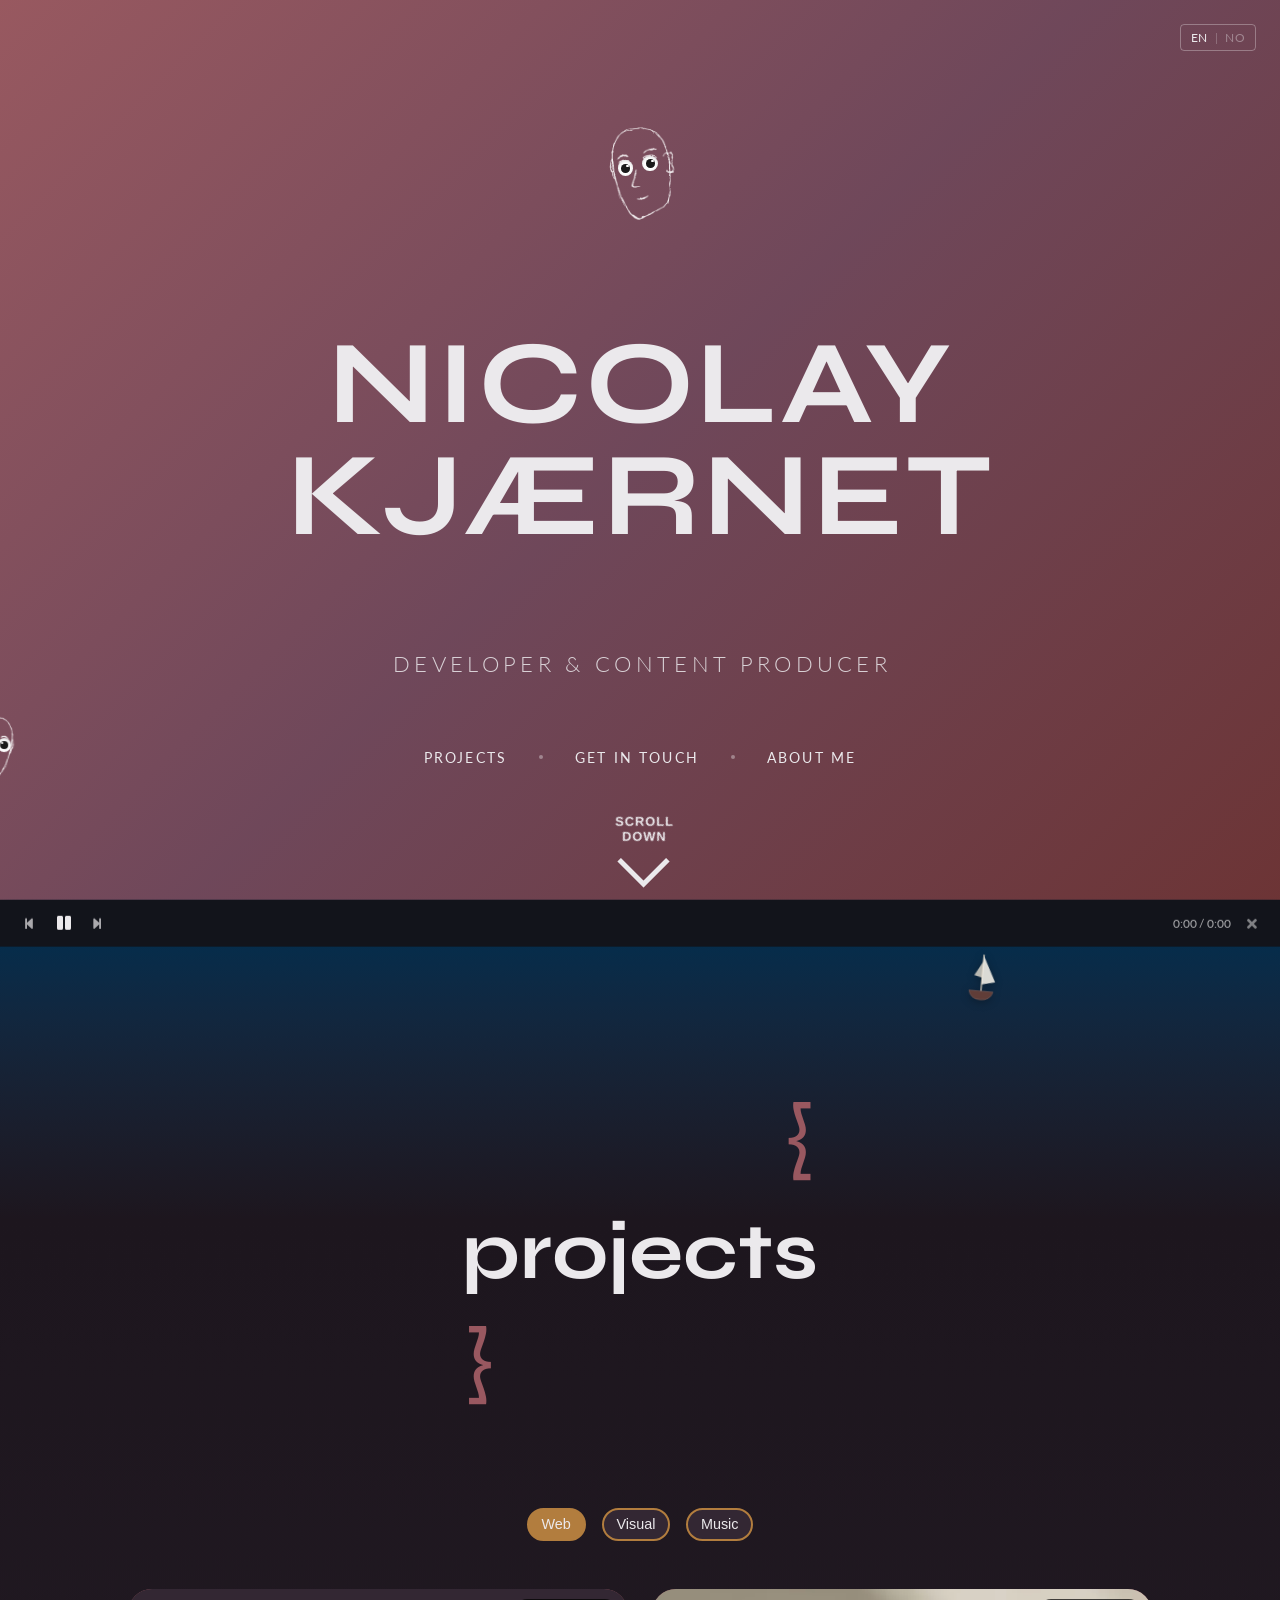
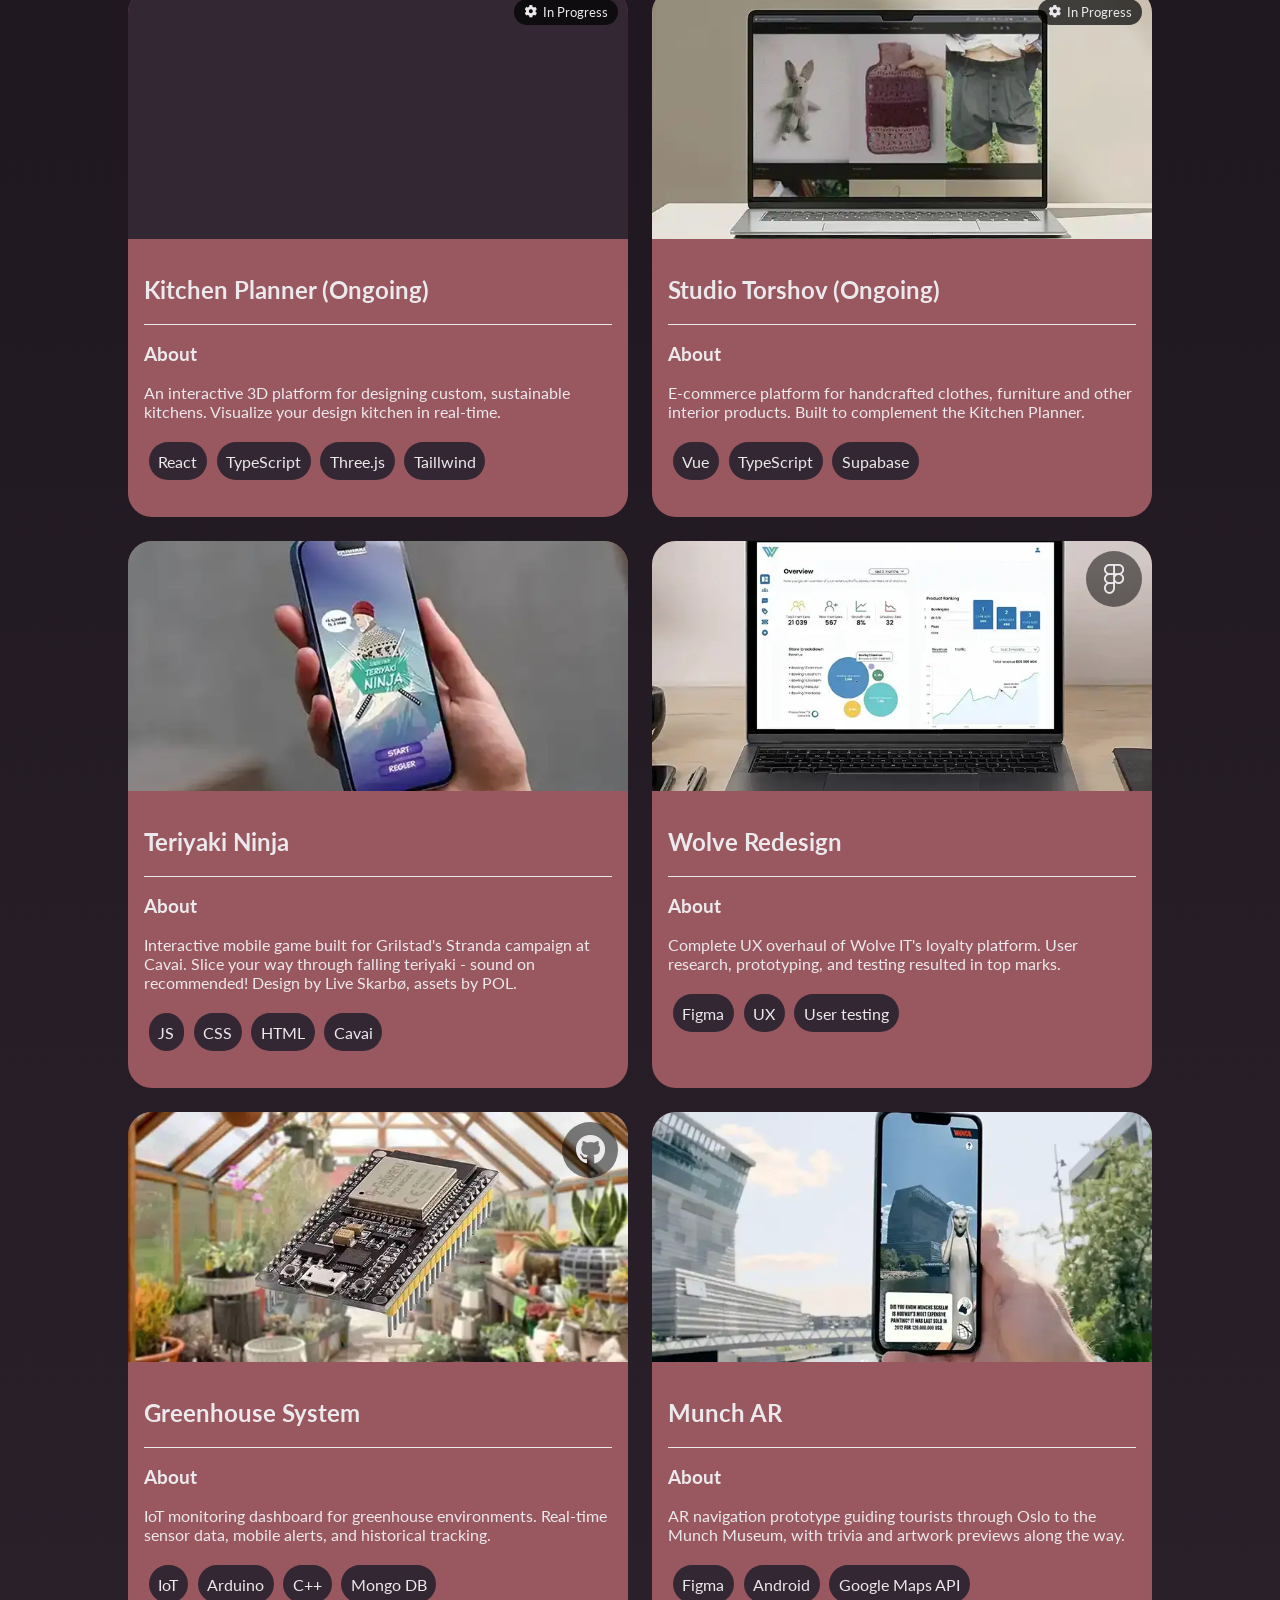
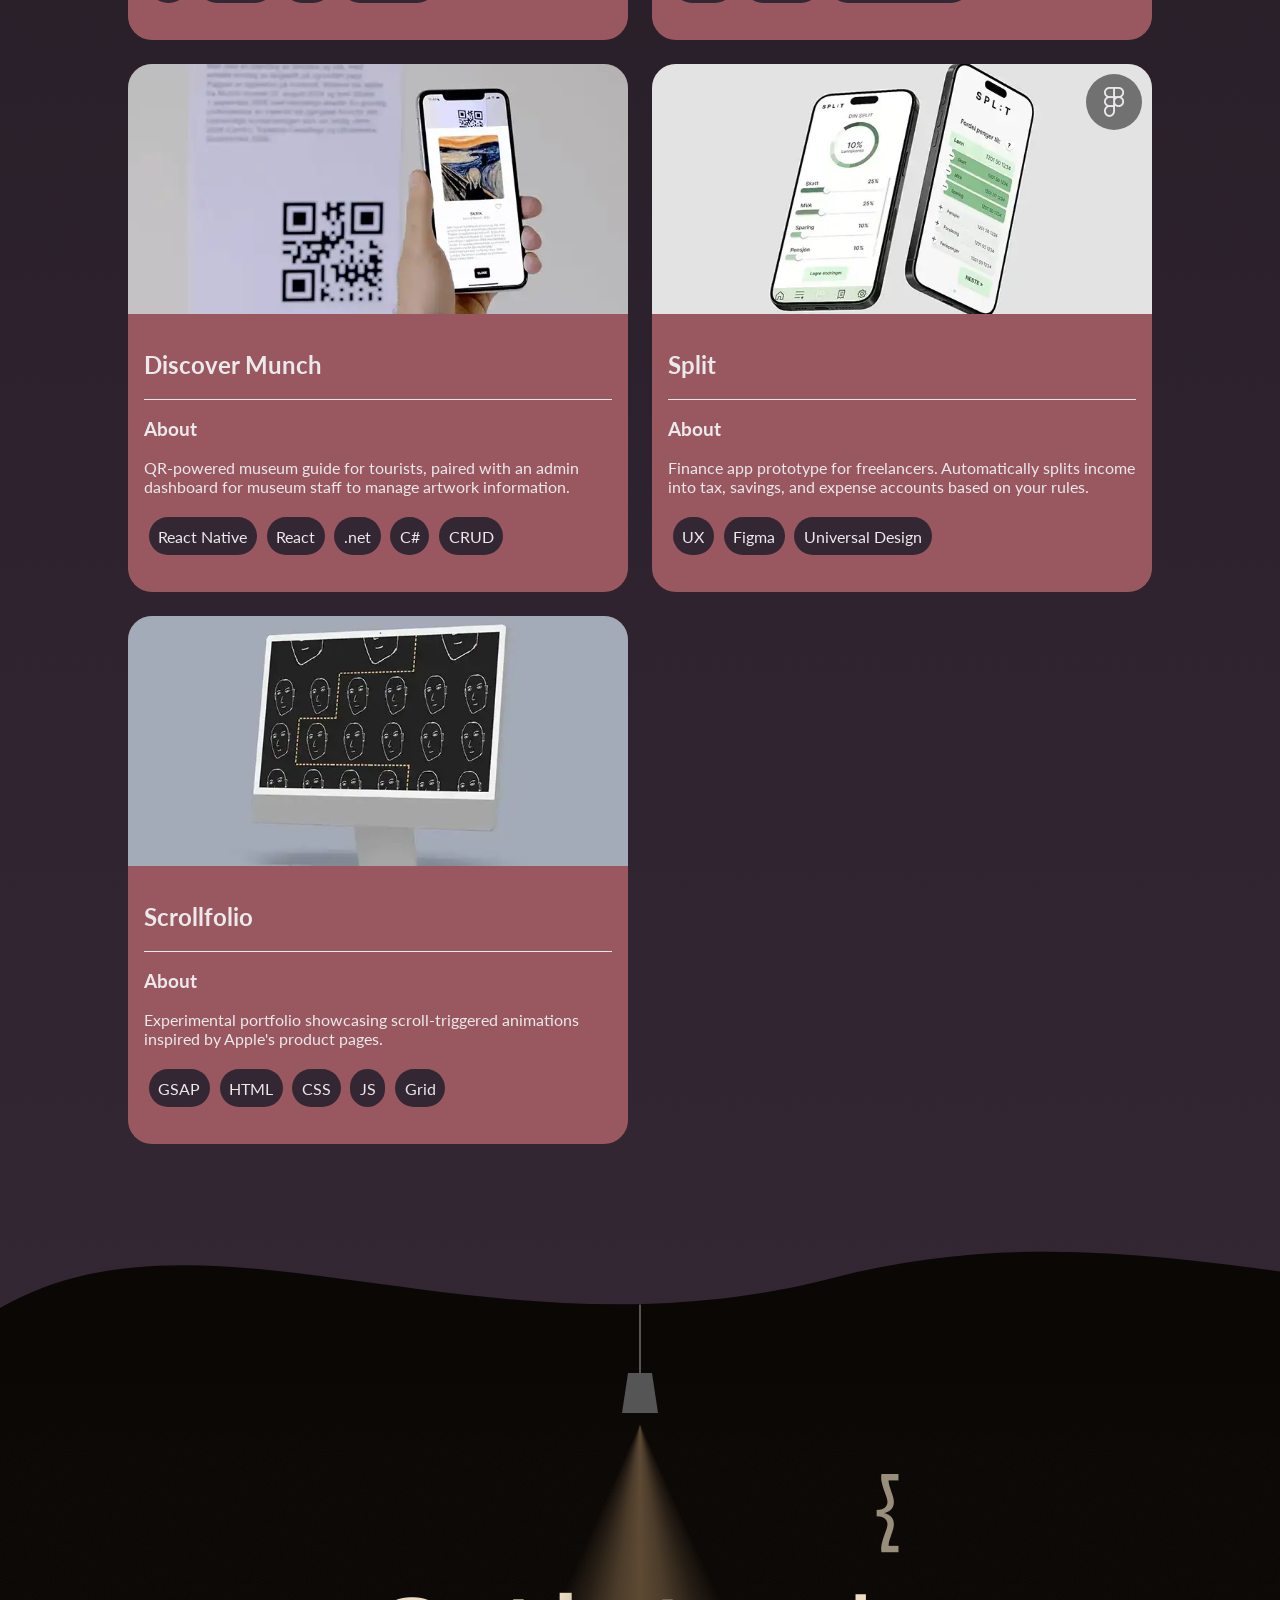
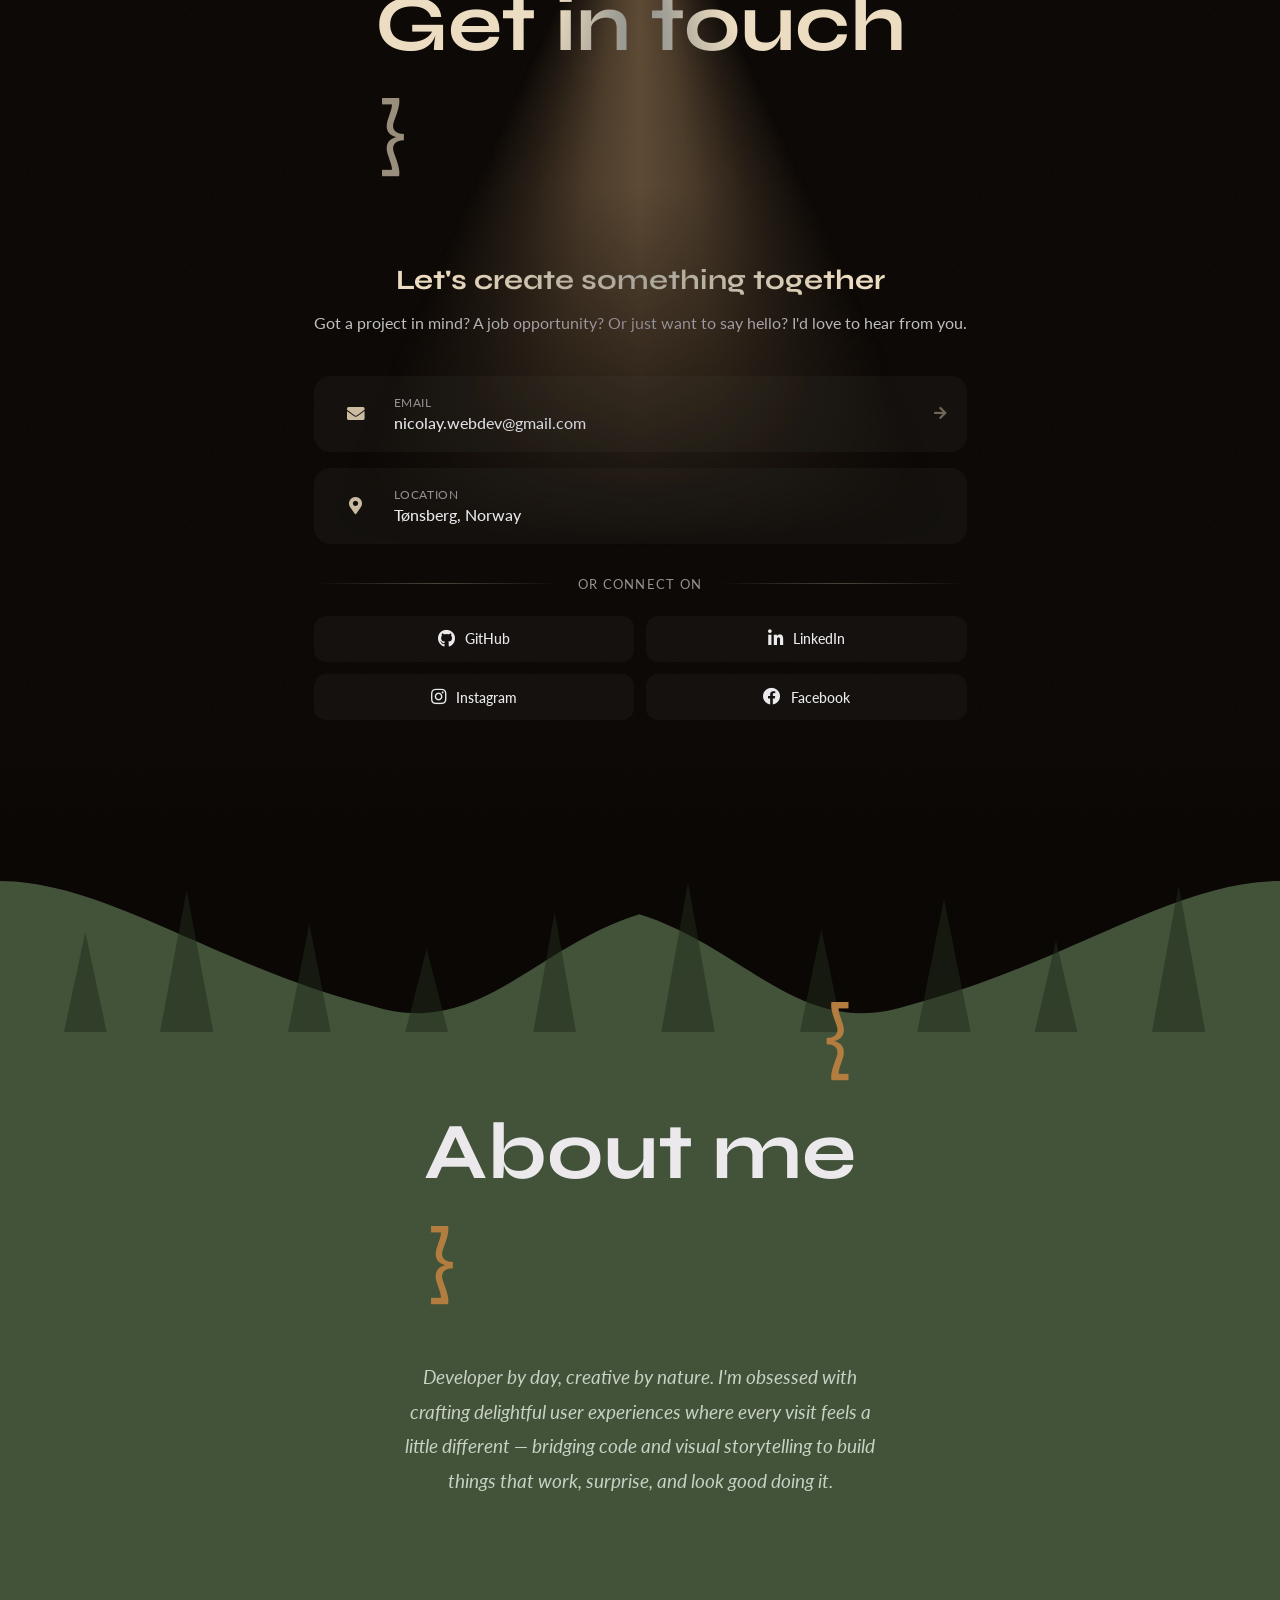
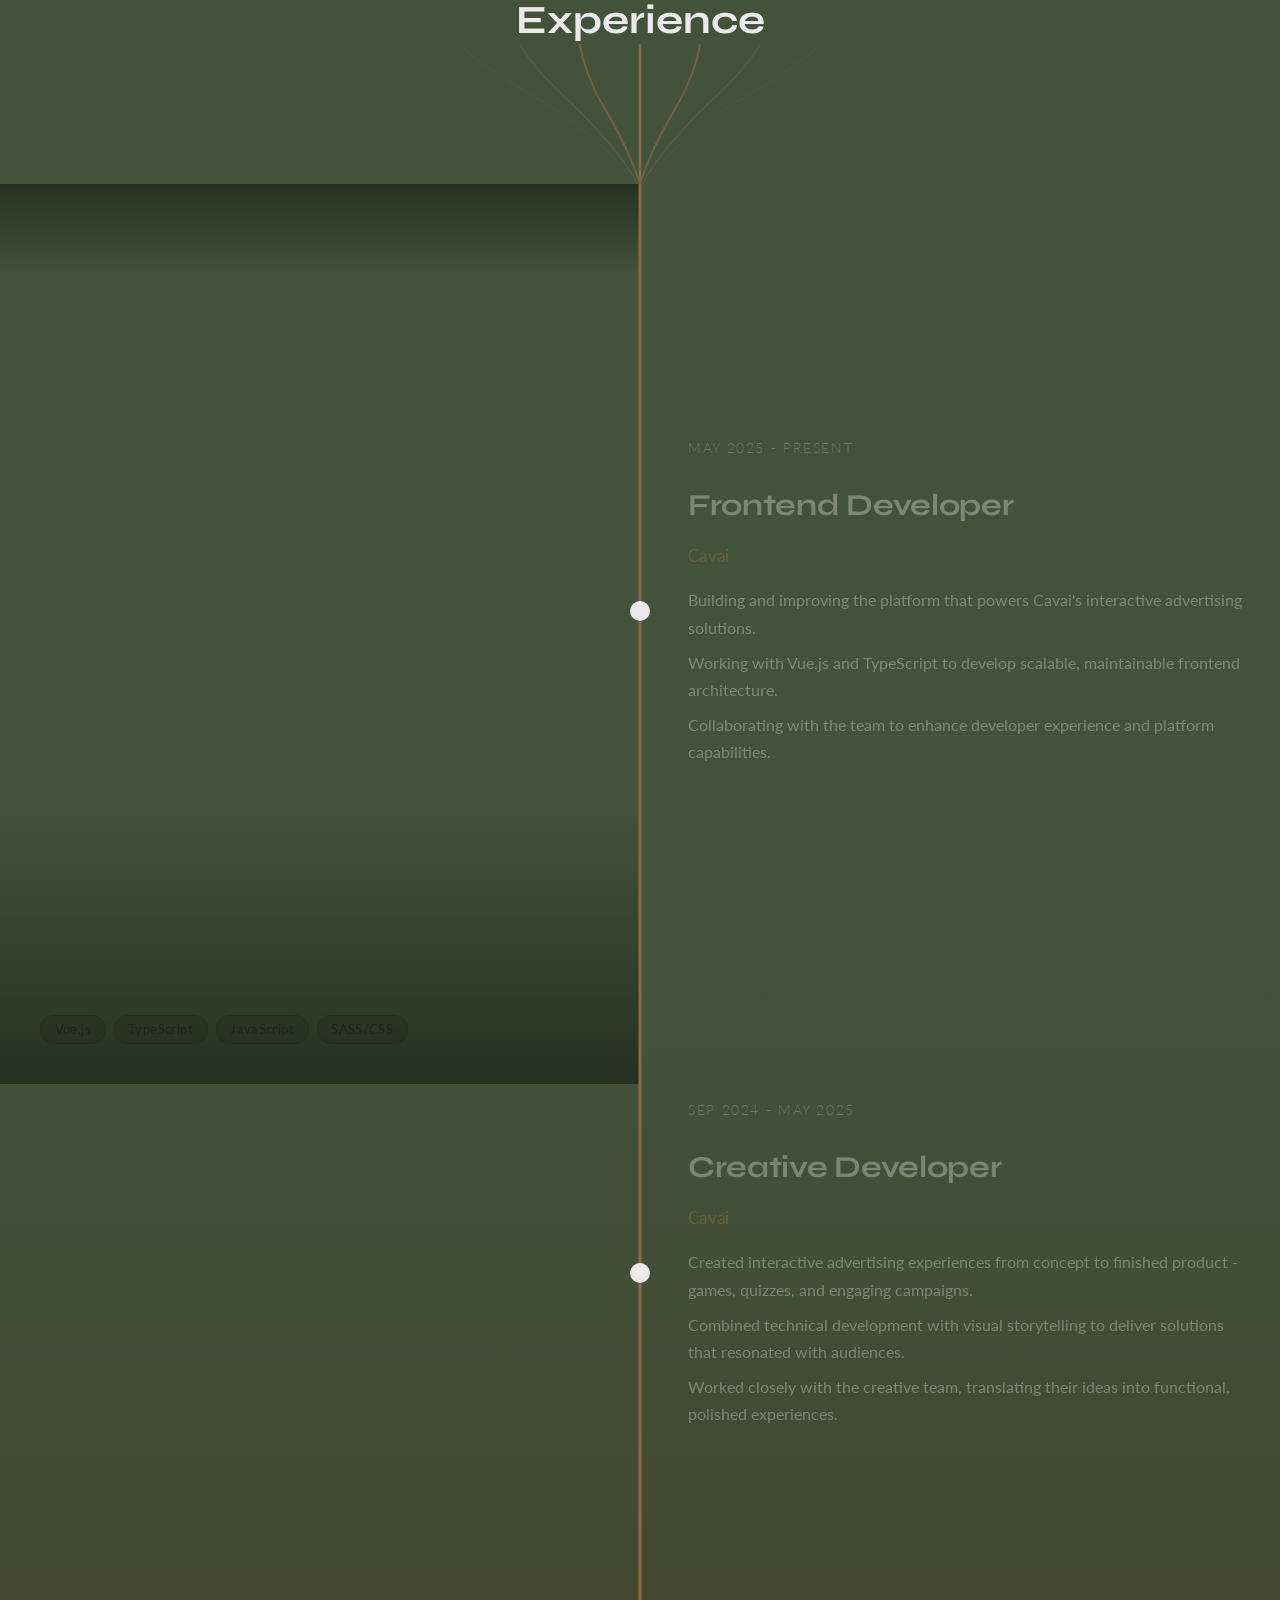
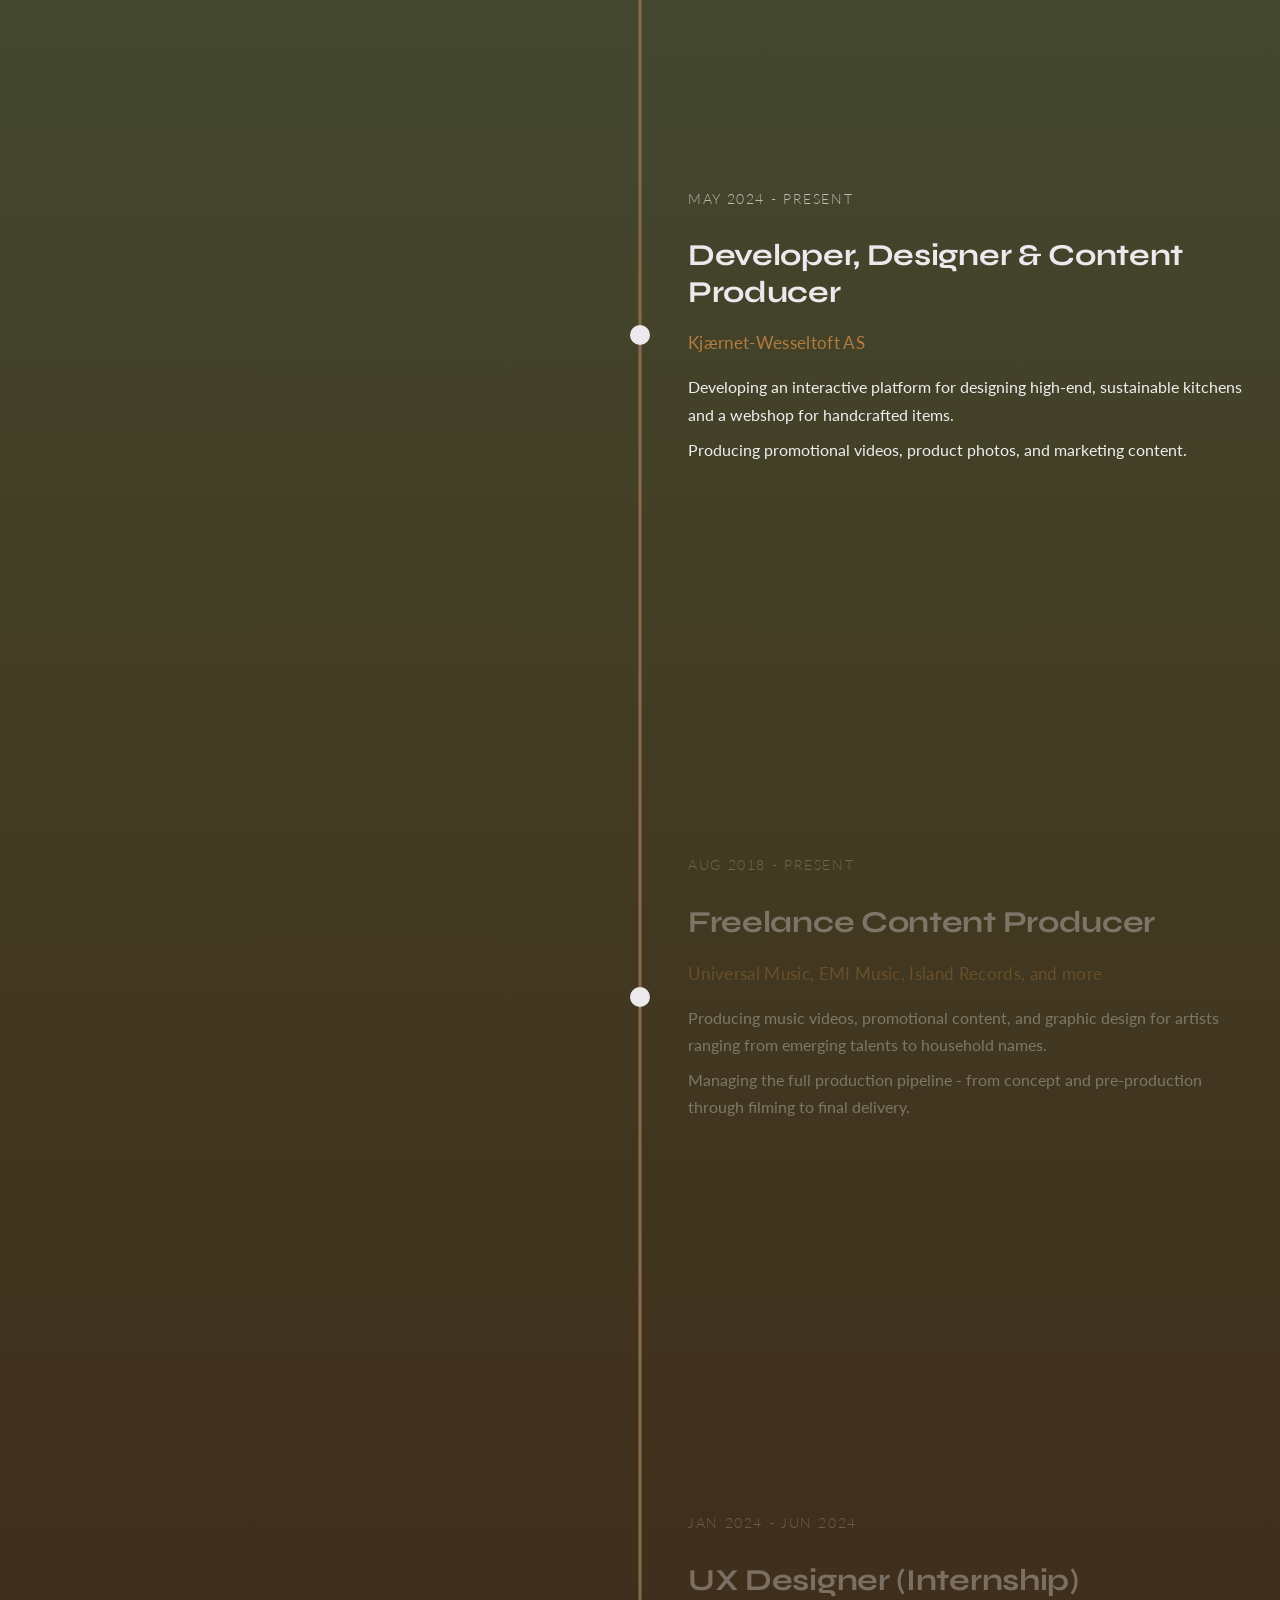
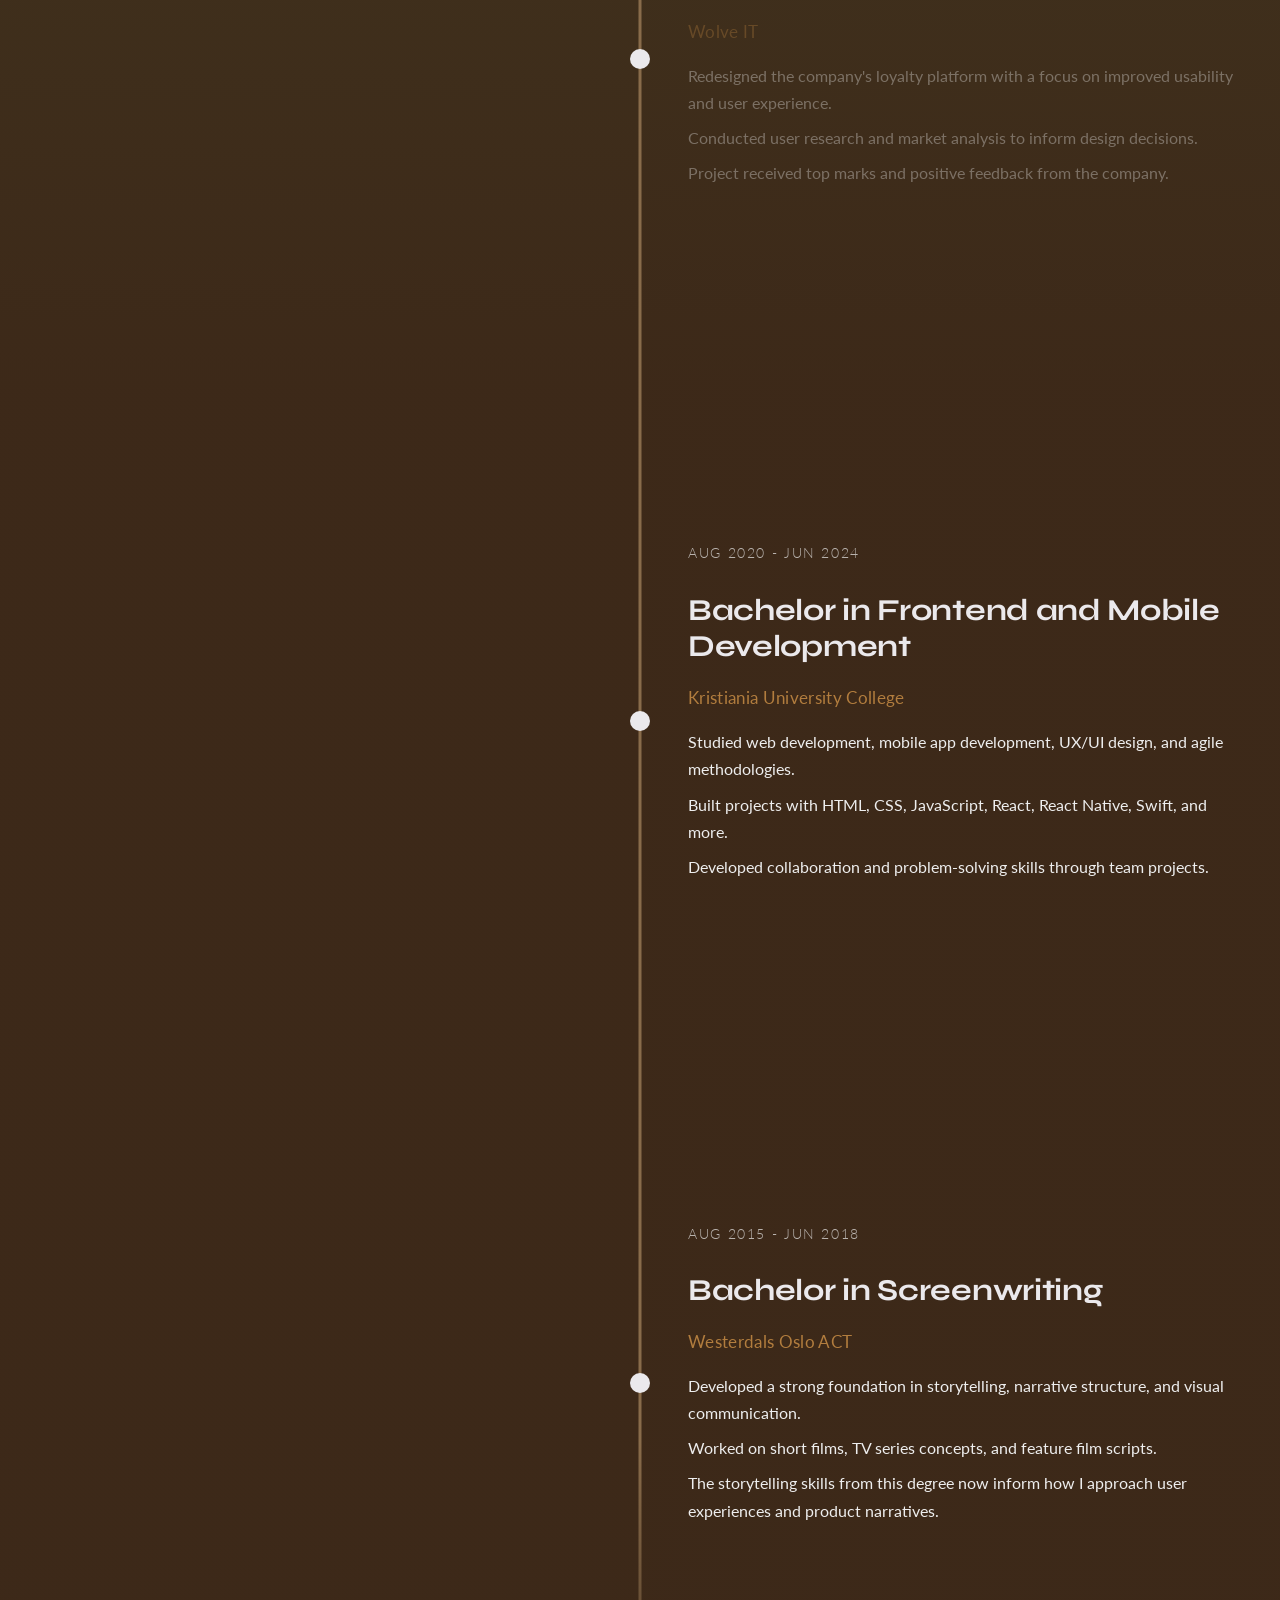
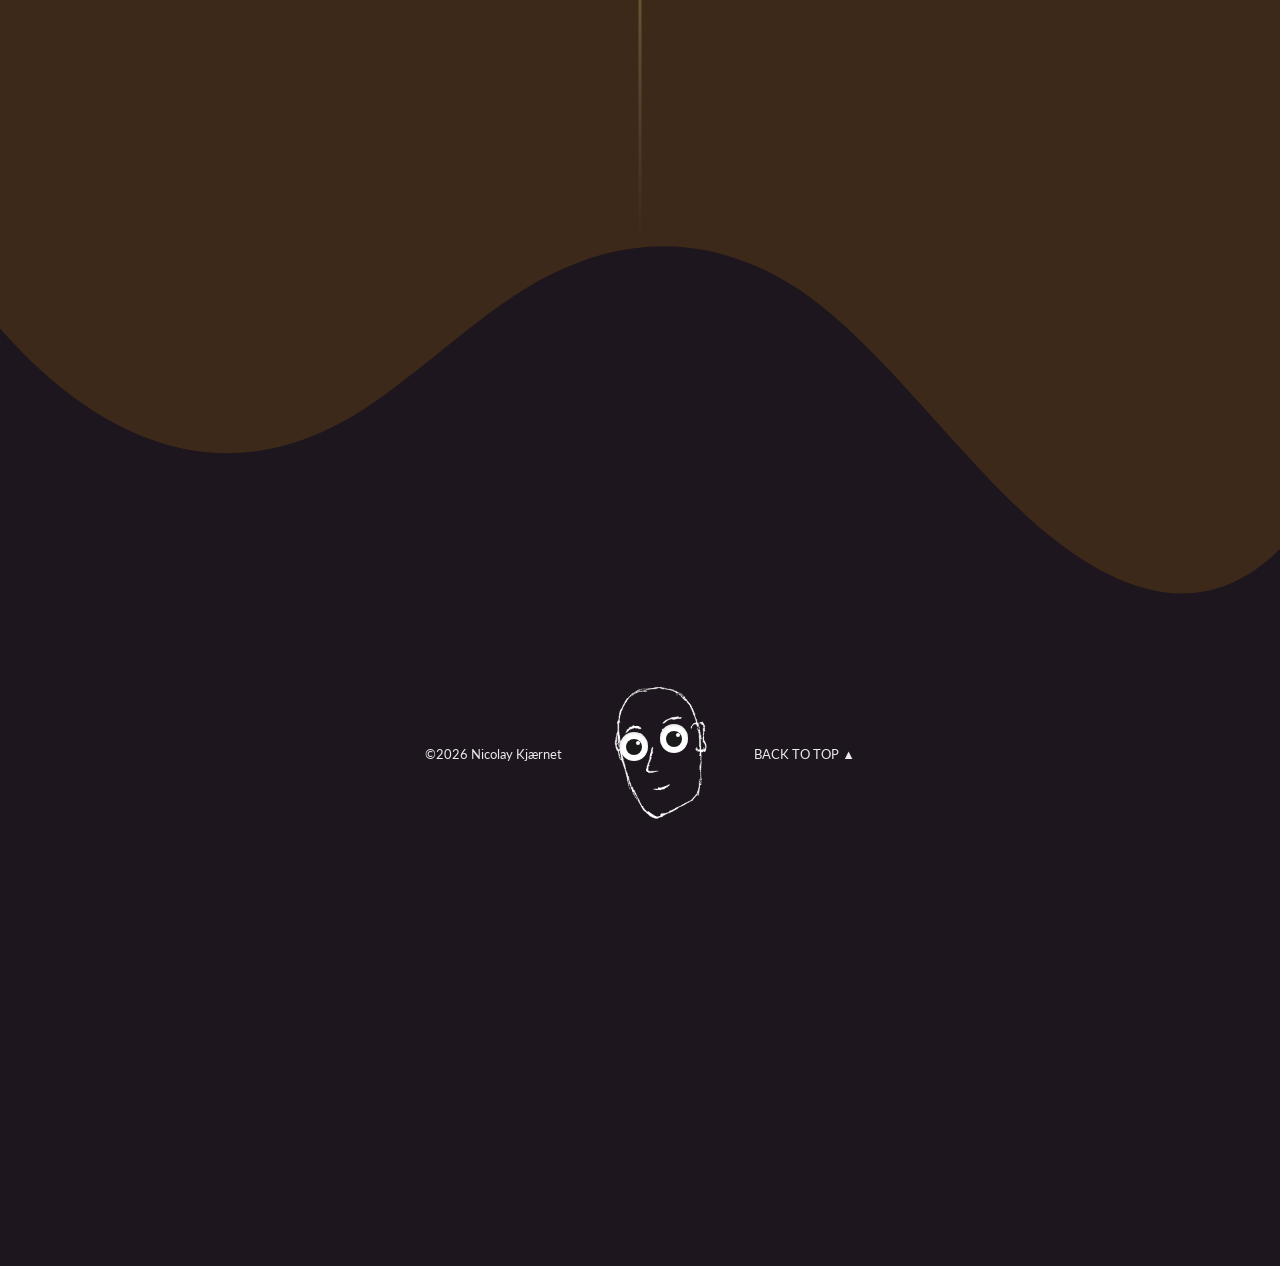
==== index.html @ ca82316f "fix: CSS cleanup — Experience header, circle z-index, scrollytelling fades - Move "Experience" title" ====
<!DOCTYPE html>
<html lang="en">
  <head>
    <meta charset="UTF-8" />
    <meta http-equiv="X-UA-Compatible" content="IE=edge" />
    <meta name="viewport" content="width=device-width, initial-scale=1.0, viewport-fit=cover" />
    <link rel="icon" type="image/webp" href="images/self-portrait.webp" />
    <link rel="preconnect" href="https://cdnjs.cloudflare.com" crossorigin />
    <title>Nicolay Kjærnet</title>
    <link rel="stylesheet" href="/css/fontawesome-minimal.css" />

    <link rel="stylesheet" href="/css/index.css" />
  </head>
  <body>
    <!-- Header -->
    <section class="section-hero">
      <header role="banner" class="header">
        <button class="lang-toggle" data-lang-toggle data-i18n-aria="langToggle.ariaLabel" aria-label="Switch language">
          <span class="lang-toggle__option lang-toggle__option--active" data-lang="en">EN</span>
          <span class="lang-toggle__divider">|</span>
          <span class="lang-toggle__option" data-lang="no">NO</span>
        </button>
        <div class="header__title-section">
          <div class="header__cutout-wrap">
            <img
              class="header__cutout"
              src="/images/footer-gif.gif"
              alt=""
              width="120"
              height="120"
              loading="eager"
            />
            <span class="header__cutout-caption"></span>
          </div>
          <h1 class="header__title">NICOLAY KJÆRNET</h1>
          <p class="header__paragraph" data-i18n="header.subtitle">Developer & Content Producer</p>
        </div>
        <div class="nav-section">
          <nav class="nav">
            <ul class="list-container">
              <li class="list-item"><a href="#projects"><span data-i18n="nav.projects">Projects</span></a></li>
              <div class="nav-section__divider-container">
                <hr class="nav-section__divider" />
              </div>
              <li class="list-item"><a href="#contact"><span data-i18n="nav.contact">Get in touch</span></a></li>
              <div class="nav-section__divider-container">
                <hr class="nav-section__divider" />
              </div>
              <li class="list-item"><a href="#about"><span data-i18n="nav.about">About me</span></a></li>
            </ul>
          </nav>
          <div
            tabindex="0"
            role="button"
            aria-label="Scroll down to projects section"
            id="scroll-arrow"
            data-i18n-aria="scroll.ariaLabel"
          >
            <p data-i18n="scroll.down">Scroll down</p>
          </div>
        </div>
      </header>
    </section>

    <!-- Projects -->
    <section class="section-projects">
      <div id="projects" class="projects__title-section title-section">
        <div class="title-element-container">
          <p class="title-element title-element-1">{</p>
        </div>
        <div class="title-element-container">
          <h2 class="title-element title-element-2" data-i18n="projects.title">projects</h2>
        </div>
        <div class="title-element-container">
          <p class="title-element title-element-3">}</p>
        </div>
      </div>

      <div class="filter-box" aria-labelledby="filter-heading">
        <h2 id="filter-heading" class="visually-hidden" data-i18n="projects.filterHeading">Filter projects</h2>

        <label class="visually-hidden" for="project-filter" data-i18n="projects.filterLabel">Filter projects</label>

        <select id="project-filter" class="filter-dropdown">
          <option value="web" data-i18n="filter.web">Web</option>
          <option value="visual" data-i18n="filter.visual">Visual</option>
          <option value="music" data-i18n="filter.music">Music</option>
        </select>

        <ul class="filter-list">
          <li>
            <button class="filter-item active" data-filter="web" aria-pressed="true" data-i18n="filter.web">Web</button>
          </li>
          <li>
            <button class="filter-item" data-filter="visual" aria-pressed="false" data-i18n="filter.visual">Visual</button>
          </li>
          <li>
            <button class="filter-item" data-filter="music" aria-pressed="false" data-i18n="filter.music">Music</button>
          </li>
        </ul>
      </div>

      <div class="project-section"></div>
      <!-- Sailboat (positioned at wave line) -->
      <svg class="wave-boat" viewBox="0 0 60 80" xmlns="http://www.w3.org/2000/svg" aria-hidden="true">
        <!-- Mast -->
        <line x1="30" y1="10" x2="30" y2="65" stroke="oklch(80% 0.02 80)" stroke-width="2"/>
        <!-- Sail -->
        <path d="M30,12 L30,55 L50,50 Z" fill="oklch(95% 0.01 80)" opacity="0.9"/>
        <!-- Small rear sail -->
        <path d="M30,20 L30,45 L18,42 Z" fill="oklch(90% 0.02 80)" opacity="0.8"/>
        <!-- Hull -->
        <path d="M12,65 Q15,78 30,78 Q45,78 48,65 Z" fill="oklch(40% 0.05 30)" stroke="oklch(50% 0.04 30)" stroke-width="1"/>
      </svg>
      <div class="wave-top">
        <svg
          data-name="Layer 1"
          xmlns="http://www.w3.org/2000/svg"
          viewBox="0 0 1200 120"
          preserveAspectRatio="none"
        >
          <path
            d="M321.39,56.44c58-10.79,114.16-30.13,172-41.86,82.39-16.72,168.19-17.73,250.45-.39C823.78,31,906.67,72,985.66,92.83c70.05,18.48,146.53,26.09,214.34,3V0H0V27.35A600.21,600.21,0,0,0,321.39,56.44Z"
            class="shape-fill"
          ></path>
        </svg>
      </div>
    </section>

    <section class="section-contact">
      <div class="wave-bottom">
        <svg
          data-name="Layer 1"
          xmlns="http://www.w3.org/2000/svg"
          viewBox="0 0 1200 120"
          preserveAspectRatio="none"
        >
          <path
            d="M0,80 C150,0 350,120 600,60 C850,0 1050,120 1200,40 L1200,120 L0,120 Z"
            class="shape-fill"
          ></path>
        </svg>
      </div>
      <div class="grain-overlay" aria-hidden="true"></div>
      <div class="lamp-cord" aria-hidden="true"></div>
      <div id="contact" class="title-section" aria-labelledby="contact-heading">
        <div class="title-element-container">
          <p class="title-element title-element-1">{</p>
        </div>
        <div class="title-element-container">
          <h2 class="title-element title-element-2" data-i18n="contact.title">Get in touch</h2>
        </div>
        <div class="title-element-container">
          <p class="title-element title-element-3">}</p>
        </div>
      </div>

      <div class="contact-content">
        <div class="contact-card">
          <div class="contact-card__glow"></div>

          <div class="contact-header">
            <h3 class="contact-header__title" data-i18n="contact.heading">Let's create something together</h3>
            <p class="contact-header__subtitle" data-i18n="contact.subtitle">
              Got a project in mind? A job opportunity? Or just want to say hello? I'd love to hear from you.
            </p>
          </div>

          <div class="contact-details">
            <a href="mailto:nicolay.webdev@gmail.com" class="contact-item">
              <div class="contact-item__icon">
                <i class="fas fa-envelope"></i>
              </div>
              <div class="contact-item__content">
                <span class="contact-item__label" data-i18n="contact.email">Email</span>
                <span class="contact-item__value">nicolay.webdev@gmail.com</span>
              </div>
              <i class="fas fa-arrow-right contact-item__arrow"></i>
            </a>

            <div class="contact-item contact-item--static">
              <div class="contact-item__icon">
                <i class="fas fa-map-marker-alt"></i>
              </div>
              <div class="contact-item__content">
                <span class="contact-item__label" data-i18n="contact.location">Location</span>
                <span class="contact-item__value" data-i18n="contact.locationValue">Tønsberg, Norway</span>
              </div>
            </div>
          </div>

          <div class="contact-divider">
            <span data-i18n="contact.divider">or connect on</span>
          </div>

          <div class="social-links-grid">
            <a href="https://github.com/NicolayKjarnet" class="social-link" aria-label="GitHub">
              <i class="fab fa-github"></i>
              <span>GitHub</span>
            </a>
            <a
              href="https://www.linkedin.com/in/nicolaykjaernet/"
              class="social-link"
              aria-label="LinkedIn"
            >
              <i class="fab fa-linkedin"></i>
              <span>LinkedIn</span>
            </a>
            <a
              href="https://www.instagram.com/nicolaykjaernet/"
              class="social-link"
              aria-label="Instagram"
            >
              <i class="fab fa-instagram"></i>
              <span>Instagram</span>
            </a>
            <a
              href="https://www.facebook.com/profile.php?id=100002866518273"
              class="social-link"
              aria-label="Facebook"
            >
              <i class="fab fa-facebook"></i>
              <span>Facebook</span>
            </a>
          </div>
        </div>
      </div>
    </section>

    <!-- About -->
    <section class="section-about" aria-labelledby="about-heading">
      <div class="wave-about-top">
        <svg
          data-name="Layer 1"
          xmlns="http://www.w3.org/2000/svg"
          viewBox="0 0 1200 120"
          preserveAspectRatio="none"
        >
          <path
            d="M0,90 C100,90 200,40 350,15 C450,-5 500,50 600,70 C700,50 750,-5 850,15 C1000,40 1100,90 1200,90 V120 H0 Z"
            class="shape-fill"
          ></path>
        </svg>
      </div>
      <!-- Forest treeline silhouette -->
      <div class="forest-treeline" aria-hidden="true">
        <svg viewBox="0 0 1200 120" xmlns="http://www.w3.org/2000/svg" preserveAspectRatio="none">
          <path d="M60,120 L80,60 L100,120Z M65,120 L80,72 L95,120Z" />
          <path d="M150,120 L175,35 L200,120Z M158,120 L175,52 L192,120Z" />
          <path d="M270,120 L290,55 L310,120Z M276,120 L290,67 L304,120Z" />
          <path d="M380,120 L400,70 L420,120Z M386,120 L400,80 L414,120Z" />
          <path d="M500,120 L520,48 L540,120Z M506,120 L520,60 L534,120Z" />
          <path d="M620,120 L645,30 L670,120Z M628,120 L645,48 L662,120Z" />
          <path d="M750,120 L770,58 L790,120Z M756,120 L770,70 L784,120Z" />
          <path d="M860,120 L885,40 L910,120Z M868,120 L885,55 L902,120Z" />
          <path d="M970,120 L990,65 L1010,120Z M976,120 L990,76 L1004,120Z" />
          <path d="M1080,120 L1105,32 L1130,120Z M1088,120 L1105,50 L1122,120Z" />
        </svg>
      </div>
      <!-- Falling leaves -->
      <div class="falling-leaves" aria-hidden="true">
        <svg class="leaf leaf--1" viewBox="0 0 24 24" xmlns="http://www.w3.org/2000/svg"><path d="M17,8C8,10 5.9,16.17 3.82,21.34L5.71,22L6.66,19.7C7.14,19.87 7.64,20 8,20C19,20 22,3 22,3C21,5 14,5.25 9,6.25C4,7.25 2,11.5 2,13.5C2,15.5 3.75,17.25 3.75,17.25C7,8 17,8 17,8Z"/></svg>
        <svg class="leaf leaf--2" viewBox="0 0 24 24" xmlns="http://www.w3.org/2000/svg"><path d="M17,8C8,10 5.9,16.17 3.82,21.34L5.71,22L6.66,19.7C7.14,19.87 7.64,20 8,20C19,20 22,3 22,3C21,5 14,5.25 9,6.25C4,7.25 2,11.5 2,13.5C2,15.5 3.75,17.25 3.75,17.25C7,8 17,8 17,8Z"/></svg>
        <svg class="leaf leaf--3" viewBox="0 0 24 24" xmlns="http://www.w3.org/2000/svg"><path d="M17,8C8,10 5.9,16.17 3.82,21.34L5.71,22L6.66,19.7C7.14,19.87 7.64,20 8,20C19,20 22,3 22,3C21,5 14,5.25 9,6.25C4,7.25 2,11.5 2,13.5C2,15.5 3.75,17.25 3.75,17.25C7,8 17,8 17,8Z"/></svg>
        <svg class="leaf leaf--4" viewBox="0 0 24 24" xmlns="http://www.w3.org/2000/svg"><path d="M17,8C8,10 5.9,16.17 3.82,21.34L5.71,22L6.66,19.7C7.14,19.87 7.64,20 8,20C19,20 22,3 22,3C21,5 14,5.25 9,6.25C4,7.25 2,11.5 2,13.5C2,15.5 3.75,17.25 3.75,17.25C7,8 17,8 17,8Z"/></svg>
      </div>
      <div id="about" class="title-section">
        <div class="title-element-container">
          <p class="title-element title-element-1">{</p>
        </div>
        <div class="title-element-container">
          <h2 class="title-element title-element-2" data-i18n="about.title">About me</h2>
        </div>
        <div class="title-element-container">
          <p class="title-element title-element-3">}</p>
        </div>
      </div>
      <p class="about-intro" data-i18n="about.intro">
        Developer by day, creative by nature. I'm obsessed with crafting delightful user experiences where every visit feels a little different — bridging code and visual storytelling to build things that work, surprise, and look good doing it.
      </p>
      <h2 class="timeline-title" data-i18n="timeline.title">Experience</h2>
      <!-- Roots: wide at top, funneling down to single point at bottom -->
      <svg class="forest-roots" viewBox="0 0 500 140" xmlns="http://www.w3.org/2000/svg" aria-hidden="true">
        <!-- Main taproot — straight down the centre -->
        <path d="M250,0 C250,30 250,80 250,140" stroke="oklch(55% 0.06 70)" stroke-width="2.5" fill="none"/>
        <!-- Primary roots — start wide, curve inward to bottom centre -->
        <path d="M310,0 C308,15 300,40 285,65 C270,90 258,115 250,140" stroke="oklch(52% 0.05 75)" stroke-width="2" fill="none" opacity="0.85"/>
        <path d="M190,0 C192,15 200,40 215,65 C230,90 242,115 250,140" stroke="oklch(52% 0.05 75)" stroke-width="2" fill="none" opacity="0.85"/>
        <!-- Secondary roots — wider start -->
        <path d="M370,0 C365,12 345,35 320,58 C295,82 268,112 252,140" stroke="oklch(48% 0.04 80)" stroke-width="1.5" fill="none" opacity="0.65"/>
        <path d="M130,0 C135,12 155,35 180,58 C205,82 232,112 248,140" stroke="oklch(48% 0.04 80)" stroke-width="1.5" fill="none" opacity="0.65"/>
        <!-- Outer roots — widest spread -->
        <path d="M430,0 C422,10 395,30 360,50 C320,72 280,105 254,140" stroke="oklch(45% 0.03 85)" stroke-width="1.2" fill="none" opacity="0.45"/>
        <path d="M70,0 C78,10 105,30 140,50 C180,72 220,105 246,140" stroke="oklch(45% 0.03 85)" stroke-width="1.2" fill="none" opacity="0.45"/>
        <!-- Finest tendrils — edge to edge -->
        <path d="M480,0 C470,8 430,25 385,42 C335,62 290,95 256,140" stroke="oklch(42% 0.03 85)" stroke-width="0.8" fill="none" opacity="0.3"/>
        <path d="M20,0 C30,8 70,25 115,42 C165,62 210,95 244,140" stroke="oklch(42% 0.03 85)" stroke-width="0.8" fill="none" opacity="0.3"/>
      </svg>
      <div class="about-content">
        <div class="profile-card">
          <!-- Mobile: static profile -->
          <div class="profile-header__hero">
            <div class="profile-image">
              <div class="profile-image__ring"></div>
              <img
                loading="lazy"
                decoding="async"
                width="120"
                height="120"
                src="/images/profile-pic-no-bg.webp"
                alt="Nicolay Kjærnet"
              />
            </div>
          </div>
          <div class="skill-tags" aria-label="Skills" data-i18n-aria="about.skillsLabel">
            <span>Vue.js</span> <span>TypeScript</span> <span>JavaScript</span> <span>HTML</span>
            <span>CSS</span> <span>React</span> <span>UX/UI</span> <span>Figma</span>
            <span data-i18n="skills.videoProduction">Video Production</span>
          </div>
          <!-- Desktop: scrollytelling display (populated by JS) -->
          <div class="scrollytelling-display"></div>
          <!-- Bio -->
          <div class="bio-container">
            <p class="bio-intro" data-i18n="about.bio">
              I'm a Frontend Developer at Cavai, where I build and improve the platform powering our
              interactive advertising solutions. I started as a Creative Developer in September
              2024, creating games, quizzes and interactive campaigns from concept to code - a role
              where my background in visual storytelling enriched every technical solution. Now I
              work with Vue and TypeScript, developing the tools that bring these creatives to life.
            </p>
            <div class="traits-grid">
              <div class="trait-item">
                <div class="trait-item__icon"><i class="fas fa-film"></i></div>
                <p data-i18n="about.trait1">
                  7+ years as a content producer in the music industry, working with artists from
                  emerging talents to household names.
                </p>
              </div>
              <div class="trait-item">
                <div class="trait-item__icon"><i class="fas fa-couch"></i></div>
                <p data-i18n="about.trait2">
                  Co-founder of Kjærnet-Wesseltoft, an interior design consultancy where I'm
                  currently building an interactive kitchen design platform and a webshop.
                </p>
              </div>
              <div class="trait-item">
                <div class="trait-item__icon"><i class="fas fa-code"></i></div>
                <p data-i18n="about.trait3">
                  I thrive on optimizing workflows and creating efficient solutions that actually
                  work.
                </p>
              </div>
              <div class="trait-item">
                <div class="trait-item__icon"><i class="fas fa-music"></i></div>
                <p data-i18n="about.trait4">
                  Bass player and visual designer for the band trueandtrue since 2023. Stepped back
                  from playing in 2025, but still handle all design and visual elements.
                </p>
              </div>
            </div>
          </div>
        </div>
        <div class="timeline-content"></div>
      </div>
    </section>

    <!-- Footer -->
    <section id="footer-section">
      <div class="wave-footer-top">
        <svg
          data-name="Layer 1"
          xmlns="http://www.w3.org/2000/svg"
          viewBox="0 0 1200 120"
          preserveAspectRatio="none"
        >
          <defs>
            <linearGradient id="wave3-split" x1="0" y1="0" x2="1" y2="0">
              <stop offset="50%" stop-color="oklch(30% 0.04 60)" />
              <stop offset="50%" stop-color="oklch(30% 0.04 60)" />
            </linearGradient>
          </defs>
          <path
            d="M321.39,56.44c58-10.79,114.16-30.13,172-41.86,82.39-16.72,168.19-17.73,250.45-.39C823.78,31,906.67,72,985.66,92.83c70.05,18.48,146.53,26.09,214.34,3V0H0V27.35A600.21,600.21,0,0,0,321.39,56.44Z"
            class="shape-fill"
          ></path>
        </svg>
      </div>
      <footer class="footer">
        <div class="footer__container">
          <a
            class="footer__link footer__link--copyright"
            href="https://github.com/NicolayKjarnet"
            target="_blank"
            data-i18n="footer.copyright"
            >©2026 Nicolay Kjærnet</a
          >
          <div class="footer__img-container">
            <img
              loading="lazy"
              decoding="async"
              width="250px"
              height="250px"
              class="footer__img"
              src="/images/footer-gif.gif"
              alt="Footer GIF"
              data-i18n-alt="footer.altText"
            />
            <figcaption class="footer__caption" data-i18n="footer.caption">Hi there!</figcaption>
          </div>
          <a class="footer__link footer__link--back-to-top" href="#projects" data-i18n="footer.backToTop">BACK TO TOP ▲</a>
        </div>
      </footer>
    </section>

    <script defer src="https://cdnjs.cloudflare.com/ajax/libs/gsap/3.9.1/gsap.min.js"></script>
    <script defer src="https://cdnjs.cloudflare.com/ajax/libs/gsap/3.9.1/ScrollTrigger.min.js"></script>
    <script src="./scripts/parallax.js" defer></script>
    <script type="module" src="/scripts/index.js?v=20260305"></script>
  </body>
</html>
---- css/index.css ----
/* ============================================
   BASE & GLOBAL STYLES
   ============================================ */

@import url('https://fonts.googleapis.com/css2?family=Lato:wght@300;400;700&family=Syne:wght@700;800;900&display=swap');

@property --gradient-color-1 { syntax: "<color>"; inherits: true; initial-value: oklch(53.7% 0.084 13); }
@property --gradient-color-2 { syntax: "<color>"; inherits: true; initial-value: oklch(45% 0.06 350); }
@property --gradient-color-3 { syntax: "<color>"; inherits: true; initial-value: oklch(40% 0.08 20); }

:root {
  /* Colors */
  --clr-orange: oklab(63.078% 0.03758 0.09611);
  --clr-white: oklab(93.642% 0.00319 -0.00332);
  --clr-white-2: oklab(94.912% 0 -0.00011);
  --clr-white-3: oklab(95.119% -0.01071 0.04177);
  --clr-red: #995860;
  --clr-red: oklab(53.721% 0.0841 0.01853);
  --clr-green: oklab(67.138% -0.02042 0.00441);
  --clr-dark: oklab(21.232% 0.01482 -0.01155);
  --clr-dark-2: oklab(29.14% 0.02272 -0.01521);

  /* Spacing & Radius */
  --border-radius-small: 0.5rem;
  --border-radius-normal: 1.5rem;

  /* Timeline */
  --timeline-line-w: 3px;
  --timeline-circle-size: 20px;

  /* Font sizes */
  --title-font-size: 5rem;

  /* Gradient animation on :root so both header and wave inherit the same animated values */
  animation: heroGradient 8s ease infinite;
}

html,
body {
  overflow-x: clip;
  width: 100%;
  position: relative;
}

body {
  margin: 0;
  font-family: 'Lato', sans-serif;
  color: var(--clr-white);
  background-color: var(--clr-dark);
}

a {
  color: var(--clr-white);
  text-underline-offset: var(--offset, 0.2em);
  text-decoration: none;
  transition: 0.5s ease-in-out;

  &:focus {
    outline: none;
  }

  &:focus-visible {
    outline: 3px solid var(--clr-orange);
    outline-offset: 3px;
  }
}

/* WebKit browsers */
::-webkit-scrollbar {
  width: 12px;
}

::-webkit-scrollbar-track {
  background: var(--clr-dark);
}

::-webkit-scrollbar-thumb {
  background-color: color-mix(
    in srgb,
    var(--clr-orange) 70%,
    white 30%
  );
  border-radius: 999px;
  border: 3px solid var(--clr-dark);
}


::-webkit-scrollbar-thumb:hover {
  background-color: color-mix(
    in srgb,
    var(--clr-orange) 85%,
    white 15%
  );
}


/* Firefox */
html {
  scrollbar-width: thin;
  scrollbar-color:
    color-mix(in srgb, var(--clr-orange) 70%, white 30%)
    var(--clr-dark);
}




/* Section base */
section {
  position: relative;
  display: flex;
  flex-direction: column;
  align-items: center;
  justify-content: center;
  min-height: 50rem;
  padding: 7rem 20vw;
}

.section-hero {
  background: linear-gradient(
    135deg,
    var(--gradient-color-1) 0%,
    var(--gradient-color-2) 50%,
    var(--gradient-color-3) 100%
  );
  background-attachment: fixed;
  padding: 0;
  min-height: 100dvh;
}

.section-contact {
  --clr-spotlight: oklch(88% 0.04 80);
  background-color: oklch(13% 0.008 60);
  padding-top: 3rem;
  min-height: auto;
}

.section-contact > .grain-overlay {
  position: absolute;
  inset: 0;
  background: url("data:image/svg+xml,%3Csvg viewBox='0 0 256 256' xmlns='http://www.w3.org/2000/svg'%3E%3Cfilter id='n'%3E%3CfeTurbulence type='fractalNoise' baseFrequency='0.7' numOctaves='4' stitchTiles='stitch'/%3E%3C/filter%3E%3Crect width='256' height='256' filter='url(%23n)' opacity='0.5'/%3E%3C/svg%3E");
  background-size: 256px 256px;
  mix-blend-mode: soft-light;
  pointer-events: none;
  z-index: 0;
  mask-image: linear-gradient(to bottom, transparent 0%, black 8%, black 92%, transparent 100%);
  -webkit-mask-image: linear-gradient(to bottom, transparent 0%, black 8%, black 92%, transparent 100%);
}

/* Lamp cord — div inside .section-contact, extends above into .section-projects area.
   No explicit z-index → z-index: auto (layer 0), so it paints
   BEHIND .wave-bottom (z-index: 2) and BEHIND .wave-about-top (auto, later DOM). */
.section-contact > .lamp-cord {
  position: absolute;
  z-index: 4;
  clip-path: inset(12rem 0 0 0);
  top: -16rem;
  left: calc(50% - 1px);
  width: 2px;
  height: 16.3rem;
  background: #555;
  pointer-events: none;
  transform-origin: 50% 0%;
  animation: lamp-swing 6s ease-in-out infinite;
}

/* Lamp shade — ::before on .section-contact, z-index: 2 so it paints
   IN FRONT of .wave-bottom (same z-index, later DOM order). */
.section-contact::before {
  content: '';
  position: absolute;
  top: -0.2rem;
  left: calc(50% - 1.5rem);
  width: 3rem;
  height: 3.5rem;
  background: url("data:image/svg+xml,%3Csvg xmlns='http://www.w3.org/2000/svg' viewBox='0 0 48 40'%3E%3Cpolygon points='12,0 36,0 42,40 6,40' fill='%23555'/%3E%3C/svg%3E") no-repeat center / contain;
  z-index: 5;
  pointer-events: none;
  transform-origin: 50% -15.8rem;
  animation: lamp-swing 6s ease-in-out infinite;
}

@keyframes lamp-swing {
  0%, 100% { transform: rotate(0deg); }
  25% { transform: rotate(2deg); }
  75% { transform: rotate(-2deg); }
}

@keyframes light-swing {
  0%, 100% { transform: rotate(0deg); }
  25% { transform: translateX(-0.56rem) rotate(5deg); }
  75% { transform: translateX(0.56rem) rotate(-5deg); }
}

/* Spotlight cone — sways with lamp but amplified */
.section-contact::after {
  content: '';
  position: absolute;
  top: 3.5rem;
  left: -50%;
  width: 200%;
  height: 85%;
  background: conic-gradient(
    from 0deg at 50% 0%,
    transparent 0deg,
    transparent 155deg,
    oklch(75% 0.08 70 / 0.15) 163deg,
    oklch(75% 0.08 70 / 0.35) 172deg,
    oklch(75% 0.08 70 / 0.45) 180deg,
    oklch(75% 0.08 70 / 0.35) 188deg,
    oklch(75% 0.08 70 / 0.15) 197deg,
    transparent 205deg,
    transparent 360deg
  );
  mask: linear-gradient(to bottom, black 0%, black 40%, transparent 80%);
  -webkit-mask: linear-gradient(to bottom, black 0%, black 40%, transparent 80%);
  pointer-events: none;
  z-index: 6;
  mix-blend-mode: difference;
  transform-origin: 50% 0%;
  animation: light-swing 6s ease-in-out infinite;
}

/* Hide the glow div — grain is now on section background */
.section-contact .contact-card__glow {
  display: none;
}

.section-contact > * {
  position: relative;
  z-index: 4;
}

.section-contact > .wave-bottom {
  position: absolute;
  bottom: 100%;
  z-index: 3;
}

.section-contact > .title-section {
  margin-top: 2rem;
}

.section-about {
  --clr-about: oklch(42% 0.045 135);
  --clr-about-light: oklch(90% 0.02 100);
  --clr-earth: oklch(30% 0.04 60);
  background: linear-gradient(
    to bottom,
    var(--clr-about) 0%,
    var(--clr-about) 30%,
    oklch(35% 0.04 90) 55%,
    var(--clr-earth) 75%,
    var(--clr-earth) 100%
  );
}

.section-projects {
  background:
    linear-gradient(to bottom, oklch(30% 0.08 245) 0%, var(--clr-dark) 320px, var(--clr-dark-2) 100%),
    linear-gradient(135deg, var(--clr-dark) 0%, var(--clr-dark-2) 100%);
  padding: 7rem 10vw 14rem;
  transition: background 0.6s ease;
  z-index: 2;
}

/* Dark section content above lamp cord (z-index: 3) */
.section-projects > .projects__title-section,
.section-projects > .filter-box,
.section-projects > .project-section {
  position: relative;
  z-index: 5;
}

.section-projects--music {
  background:
    linear-gradient(to bottom, oklch(30% 0.08 245) 0%, oklch(21% 0.03 280) 320px, oklch(28% 0.04 300) 100%),
    linear-gradient(135deg, oklch(21% 0.03 280) 0%, oklch(28% 0.04 300) 100%);
}

.section-projects--visual {
  background:
    linear-gradient(to bottom, oklch(30% 0.08 245) 0%, oklch(15% 0.03 220) 320px, oklch(20% 0.04 200) 100%),
    linear-gradient(135deg, oklch(15% 0.03 220) 0%, oklch(20% 0.04 200) 100%);
}

.section-projects--visual::after {
  content: '';
  position: absolute;
  inset: 0;
  pointer-events: none;
  z-index: 1;
  opacity: 0.35;
  mix-blend-mode: overlay;
  background-repeat: repeat;
  background-size: 256px 256px;
  background-image: url("data:image/svg+xml,%3Csvg viewBox='0 0 256 256' xmlns='http://www.w3.org/2000/svg'%3E%3Cfilter id='n'%3E%3CfeTurbulence type='fractalNoise' baseFrequency='0.8' numOctaves='4' stitchTiles='stitch'/%3E%3C/filter%3E%3Crect width='256' height='256' filter='url(%23n)'/%3E%3C/svg%3E");
}


.section-projects h2,
.section-projects h3,
.section-projects p {
  color: var(--clr-white);
}

/* Dividers */
.divider {
  background-color: var(--clr-white);
  height: 0.1px;
  border: none;
}

/* Utility */
.hidden {
  display: none;
}

/* ============================================
   HEADER
   ============================================ */

.header {
  display: flex;
  flex-direction: column;
  justify-content: center;
  align-items: center;
  text-align: center;
}

.header__title {
  font-family: 'Syne', sans-serif;
  font-size: clamp(3.5rem, 8vw + 1rem, 9rem);
  word-spacing: 100vw;
  line-height: 0.95;
  letter-spacing: 0.02em;
  text-indent: 0.02em;
  font-weight: 700;
}

.header__paragraph {
  font-weight: 300;
  letter-spacing: 0.2em;
  text-indent: 0.2em;
  text-transform: uppercase;
  font-size: clamp(0.875rem, 1.5vw + 0.5rem, 1.35rem);
  opacity: 0.85;
}

.header__cutout-wrap {
  position: relative;
  width: 7rem;
  height: 7rem;
  margin: 0 auto 1rem;
  user-select: none;
  -webkit-user-select: none;
}

.header__cutout {
  width: 7rem;
  height: auto;
  border-radius: 50%;
  opacity: 0.9;
  filter: invert(1);
  will-change: transform;
}

.header__cutout-caption {
  position: absolute;
  left: 50%;
  top: 100%;
  transform: translateX(-50%);
  white-space: nowrap;
  color: transparent;
  font-size: 0;
  font-weight: 900;
  pointer-events: none;
}

.header__cutout-caption.footer__caption--visible {
  color: var(--clr-white);
  font-size: 0.7rem;
  margin-top: 0.3rem;
}

.header__title-section {
  margin: 0 0 2rem 0;
}

/* Navigation */
.nav {
  width: auto;
  max-width: 40rem;
}

.list-container {
  list-style: none;
  padding: 0;
  display: flex;
  justify-content: center;
  gap: 2rem;
  flex-wrap: wrap;
}

.list-item > a {
  transition: 0.3s ease-in-out;
  text-decoration: none oklch(80% 0.04 80) 0.12rem;
  text-transform: uppercase;
  letter-spacing: 0.15em;
  font-size: 0.9rem;

  &:focus {
    outline: none;
  }

  &:focus-visible {
    outline: 3px solid var(--clr-orange);
    outline-offset: 3px;
  }
}

.list-item a:hover {
  color: var(--clr-white);
  text-decoration: underline wavy oklch(80% 0.04 80) 0.12rem;
  text-underline-offset: 0.3rem;
}

.list-item:hover {
  cursor: pointer;
}

.nav-section__divider {
  border: 0;
  height: 4px;
  width: 4px;
  border-radius: 50%;
  background-color: var(--clr-white);
  opacity: 0.4;
}

/* Scroll Arrow */
#scroll-arrow {
  position: fixed;
  z-index: 1;
  width: 2rem;
  height: 2rem;
  transform: rotate(315deg);
  border-left: 5px solid var(--clr-white);
  border-bottom: 5px solid var(--clr-white);
  left: 50%;
  bottom: 20px;
  margin-left: -15px;
  animation: bounce 2s infinite;
  opacity: 0;
  transition: opacity 0.3s ease-in-out;

  &:focus {
    outline: none;
  }

  &:focus-visible {
    outline: 3px solid var(--clr-orange);
    outline-offset: 3px;
  }
}

#scroll-arrow p {
  position: absolute;
  text-align: center;
  top: -100%;
  left: 25%;
  transform: rotate(45deg);
  font-size: 0.8rem;
  text-transform: uppercase;
  letter-spacing: 1px;
  font-weight: bold;
  font-family: Poppins, sans-serif;
}

#scroll-arrow:hover,
#scroll-arrow p:hover {
  cursor: pointer;
}

#scroll-arrow.show {
  opacity: 1;
}

#scroll-arrow.hide {
  opacity: 0;
  pointer-events: none;
}

@keyframes bounce {
  0%,
  20%,
  50%,
  80%,
  100% {
    transform: translateY(0) rotate(315deg);
  }
  40% {
    transform: translateY(-20px) rotate(315deg);
  }
  60% {
    transform: translateY(-10px) rotate(315deg);
  }
}

@keyframes heroGradient {
  0%, 100% {
    --gradient-color-1: oklch(53.7% 0.084 13);
    --gradient-color-2: oklch(45% 0.06 350);
    --gradient-color-3: oklch(40% 0.08 20);
  }
  33% {
    --gradient-color-1: oklch(48% 0.07 355);
    --gradient-color-2: oklch(53.7% 0.084 13);
    --gradient-color-3: oklch(42% 0.065 5);
  }
  66% {
    --gradient-color-1: oklch(42% 0.065 5);
    --gradient-color-2: oklch(48% 0.07 355);
    --gradient-color-3: oklch(53.7% 0.084 13);
  }
}

/* ============================================
   SECTION TITLES
   ============================================ */

.title-section {
  margin: 5rem 0;
}

.title-element-container {
  display: flex;
  justify-content: center;
}

.title-element-container:has(.title-element-1) {
  justify-content: flex-end;
}

.title-element-container:has(.title-element-3) {
  justify-content: flex-start;
}

.title-element {
  font-family: 'Syne', sans-serif;
  font-size: var(--title-font-size);
  margin: 0;
}

.title-element-container .title-element-1 {
  color: var(--clr-red);
  animation: curly-right 5s ease-in-out infinite;
  transition: color 0.6s ease;
}

.title-element-container .title-element-2 {
  color: var(--clr-white);
  margin-block: 1rem;
  text-align: center;
}

.title-element-container .title-element-3 {
  color: var(--clr-red);
  animation: curly-left 5s ease-in-out infinite;
  transition: color 0.6s ease;
}

.section-projects--visual .title-element-container .title-element-1,
.section-projects--visual .title-element-container .title-element-3 {
  color: oklch(65% 0.08 200);
}

.section-projects--music .title-element-container .title-element-1,
.section-projects--music .title-element-container .title-element-3 {
  color: oklch(60% 0.08 300);
}

.section-contact .title-element-container .title-element-1,
.section-contact .title-element-container .title-element-3 {
  color: oklch(65% 0.03 80);
}

.section-about .title-element-container .title-element-1,
.section-about .title-element-container .title-element-3 {
  color: oklch(62% 0.06 135);
}

.section-contact .title-element-container .title-element-2 {
  color: oklch(90% 0.04 80);
}

/* Title Animations */
@keyframes curly-right {
  0%,
  100% {
    transform: translateX(0);
  }
  50% {
    transform: translateX(3rem);
  }
}

@keyframes curly-left {
  0%,
  100% {
    transform: translateX(0);
  }
  50% {
    transform: translateX(-3rem);
  }
}

@keyframes slide-in {
  0% {
    transform: scale(0.9);
  }
  100% {
    transform: scale(1);
  }
}

.animate {
  animation: slide-in 2s ease-in-out;
}

/* ============================================
   PROJECTS SECTION
   ============================================ */

/* Filter */
.filter-box {
  margin: 0 auto 2rem;
  text-align: center;
  max-width: fit-content;
}


.filter-list {
  list-style: none;
  padding: 0;
  display: none;
  justify-content: center;
  gap: 1rem;
  flex-wrap: wrap;
}

.filter-item {
  background-color: var(--clr-dark-2);
  border: 2px solid var(--clr-orange);
  color: var(--clr-white);
  border-radius: 1.5rem;
  font-size: 0.9rem;
  padding: 0.4rem 0.8rem;
  cursor: pointer;
  transition: 0.3s ease-in-out;

  &:focus {
    outline: none;
  }
}

.filter-item:hover,
.filter-item.active {
  background-color: var(--clr-orange);
}

.filter-item[aria-pressed='true'] {
  background-color: var(--clr-orange);
}

.filter-item:focus-visible {
  outline: 3px solid var(--clr-orange);
  outline-offset: 3px;
}

.filter-dropdown {
  appearance: none;
  -webkit-appearance: none;
  -moz-appearance: none;
  background-color: var(--clr-dark-2);
  border: 2px solid var(--clr-orange);
  border-radius: 0.5rem;
  color: var(--clr-white);
  cursor: pointer;
  font-size: 1rem;
  padding: 0.5rem 2rem 0.5rem 1rem;
  width: 100%;
  max-width: 200px;
  transition: all 0.3s ease;
}

.filter-dropdown:focus {
  outline: none;
  box-shadow: 0 0 0 2px var(--clr-orange);
}

.filter-dropdown option {
  background-color: var(--clr-dark-2);
  color: var(--clr-white);
}

/* Project Grid */
.project-section {
  display: grid;
  grid-template-columns: repeat(auto-fit, minmax(min(100%, 340px), 1fr));
  align-items: stretch;
  align-content: start;
  justify-content: center;
  gap: 1.5rem;
  width: 100%;
  min-height: 100dvh;
}

/* Project Cards */
.project-section__article {
  position: relative;
  overflow: hidden;
  border-radius: 1.5rem;
  background-color: var(--clr-red);
  will-change: transform;
  transform: translateZ(0);
  contain: layout paint;
  transition: transform 0.3s ease, box-shadow 0.3s ease;
  outline: none;
}

.project-section__article:hover {
  box-shadow: 0 0.5rem 1rem rgba(0, 0, 0, 0.15);
}

.project-section__article:focus-visible {
  box-shadow: 0 0 0 3px var(--clr-orange), 0 0.5rem 1rem rgba(0, 0, 0, 0.25);
}

.project-section__article--visual,
.project-section__article--music {
  height: fit-content;
}

.project-section__article--visual {
  background-color: oklch(30% 0.04 210);
}

.project-section__article--music {
  background-color: #6b4a4e;
}


/* Project Image Container */
.project-section__img-container {
  position: relative;
  overflow: hidden;
  aspect-ratio: 2 / 1;
}

.project-section__img {
  width: 100%;
  height: 100%;
  object-fit: cover;
  transition: transform 0.3s ease;
}

video.project-section__img {
  background-color: var(--clr-dark-2);
}

.project-section__about {
  padding: 1rem;
}

.project-section__project-title {
  color: var(--clr-white);
  transition: 0.3s ease-in-out;
  text-decoration: underline none var(--clr-orange) 0.12rem;
}

/* Techniques Tags */
.noteworthy-techniques > ul {
  list-style: none;
  padding: 0;
  display: flex;
  flex-wrap: wrap;
}

.noteworthy-techniques > ul > li {
  background-color: var(--clr-dark-2);
  color: var(--clr-white);
  padding: 0.6rem;
  margin: 0.3rem;
  border-radius: 20px;
  transition: 0.3s ease-in-out;
}

/* Ongoing Indicator */
.ongoing-indicator {
  position: absolute;
  top: 10px;
  right: 10px;
  background-color: rgba(0, 0, 0, 0.7);
  color: var(--clr-white);
  padding: 5px 10px;
  border-radius: 15px;
  font-size: 0.8rem;
  display: flex;
  align-items: center;
}

.ongoing-indicator .fa-cog {
  margin-right: 0.4rem;
}

/* Read More Overlay */
.read-more-overlay {
  position: absolute;
  inset: 0;
  background-color: rgba(0, 0, 0, 0.5);
  display: flex;
  justify-content: center;
  align-items: center;
  opacity: 0;
  transition: opacity 0.3s ease;
}

.read-more-overlay span {
  color: white;
  font-weight: bold;
  font-size: 1.2rem;
}

/* Icon Clickout Link */
.icon-clickout-link {
  position: absolute;
  top: 10px;
  right: 10px;
  z-index: 10;
  color: var(--clr-white);
  background-color: rgba(0, 0, 0, 0.5);
  border-radius: 50%;
  padding: 8px;
  width: 40px;
  aspect-ratio: 1;
  display: flex;
  justify-content: center;
  align-items: center;
  transition: background-color 0.3s ease;
}

.icon-clickout-link:hover {
  background-color: rgba(0, 0, 0, 0.8);
}

.icon-clickout-link i {
  font-size: 30px;
}

/* Project Buttons */
.project-btn {
  border: 1px solid var(--clr-orange);
  background-color: transparent;
  color: var(--clr-white);
  padding: 0.5rem 1rem;
  border-radius: 0.5rem;
  font-size: 1rem;
  transition: 0.2s ease-in-out;
  margin-right: 1rem;
}

.project-btn:active {
  transform: scale(0.9);
}

.project-btn:hover {
  background-color: var(--clr-orange);
  cursor: pointer;
}

/* Project Card Hover States */
.project-section__article:hover .read-more-overlay {
  opacity: 1;
}

.project-section__article:hover {
  cursor: pointer;
}

.project-section__article:hover .project-section__img {
  transform: scale(1.1);
}

.project-section__article:hover .noteworthy-techniques > ul > li {
  background-color: var(--clr-dark);
}

/* ============================================
   CONTACT SECTION
   ============================================ */

.contact-content {
  width: 100%;
  display: flex;
  justify-content: center;
}

.contact-header {
  text-align: center;
  margin-bottom: 2.5rem;
  position: relative;
  z-index: 1;
}

.contact-header__title {
  font-family: 'Syne', sans-serif;
  font-size: 1.75rem;
  font-weight: 700;
  color: oklch(90% 0.04 80);
  margin: 0 0 0.75rem 0;
  line-height: 1.2;
}

.contact-header__subtitle {
  font-size: 1rem;
  color: var(--clr-white-2);
  opacity: 0.8;
  line-height: 1.6;
  margin: 0;
}

/* Contact Details */
.contact-details {
  display: flex;
  flex-direction: column;
  gap: 1rem;
  margin-bottom: 2rem;
  position: relative;
  z-index: 1;
}

.contact-card {
  position: relative;
  overflow: hidden;
}

/* .contact-card__glow repurposed as grain overlay — see .section-contact section */

.contact-item {
  display: flex;
  align-items: center;
  gap: 1rem;
  padding: 1rem 1.25rem;
  background: oklch(18% 0.008 60);
  border-radius: 1rem;
  text-decoration: none;
  transition: all 0.3s cubic-bezier(0.4, 0, 0.2, 1);
}

.contact-item:not(.contact-item--static):hover {
  background: oklch(22% 0.01 60);
  transform: translateX(4px);
}

.contact-item:not(.contact-item--static):hover .contact-item__arrow {
  transform: translateX(4px);
  opacity: 1;
}

.contact-item:not(.contact-item--static):hover .contact-item__icon {
  background: oklch(85% 0.04 80);
  color: oklch(13% 0.008 60);
}

.contact-item__icon {
  width: 44px;
  height: 44px;
  display: flex;
  align-items: center;
  justify-content: center;
  background: oklch(18% 0.008 60);
  border-radius: 0.75rem;
  color: oklch(80% 0.04 80);
  font-size: 1.1rem;
  transition: all 0.3s ease;
  flex-shrink: 0;
}

.contact-item__content {
  display: flex;
  flex-direction: column;
  flex: 1;
}

.contact-item__label {
  font-size: 0.75rem;
  text-transform: uppercase;
  letter-spacing: 0.05em;
  color: var(--clr-white-2);
  opacity: 0.6;
  margin-bottom: 0.15rem;
}

.contact-item__value {
  font-size: 1rem;
  color: var(--clr-white);
  font-weight: 500;
}

.contact-item__arrow {
  color: oklch(80% 0.04 80);
  opacity: 0.5;
  transition: all 0.3s ease;
  font-size: 0.9rem;
}

/* Contact Divider */
.contact-divider {
  display: flex;
  align-items: center;
  gap: 1rem;
  margin-bottom: 1.5rem;
  position: relative;
  z-index: 1;
}

.contact-divider::before,
.contact-divider::after {
  content: '';
  flex: 1;
  height: 1px;
  background: linear-gradient(90deg, transparent, oklch(70% 0.03 80 / 0.4), transparent);
}

.contact-divider span {
  font-size: 0.8rem;
  color: var(--clr-white-2);
  opacity: 0.6;
  text-transform: uppercase;
  letter-spacing: 0.1em;
}

/* Social Links Grid */
.social-links-grid {
  display: grid;
  grid-template-columns: repeat(2, 1fr);
  gap: 0.75rem;
  position: relative;
  z-index: 1;
}

.social-link {
  display: flex;
  align-items: center;
  justify-content: center;
  gap: 0.6rem;
  padding: 0.9rem 1rem;
  background: oklch(18% 0.008 60);
  border-radius: 0.75rem;
  color: var(--clr-white);
  text-decoration: none;
  font-size: 0.9rem;
  font-weight: 500;
  transition: all 0.3s ease;
}

.social-link i {
  font-size: 1.1rem;
  transition: transform 0.3s ease;
}

.social-link:hover {
  background: oklch(85% 0.04 80);
  color: oklch(13% 0.008 60);
  transform: translateY(-2px);
  box-shadow: 0 8px 20px -8px oklch(85% 0.04 80 / 0.3);
}

.social-link:hover i {
  transform: scale(1.1);
}

/* ============================================
   ABOUT SECTION
   ============================================ */

.about-intro {
  max-width: 560px;
  margin: 0 auto 3rem;
  padding: 0 2rem;
  text-align: center;
  font-size: 1.15rem;
  line-height: 1.8;
  color: oklch(85% 0.02 135);
  font-style: italic;
}

.about-content {
  width: 100%;
  display: flex;
  flex-direction: column;
  align-items: center;
  gap: 2rem;
}

/* Scrollytelling display: desktop only */
.scrollytelling-display {
  display: none;
}

/* Profile Card */
.profile-card {
  display: flex;
  flex-direction: column;
  padding: 3rem;
  margin-bottom: 2rem;
  max-width: 700px;
  width: 100%;
  border-radius: var(--border-radius-normal);
  background-color: var(--clr-dark-2);
  transition: transform 0.4s cubic-bezier(0.175, 0.885, 0.32, 1.275), box-shadow 0.4s ease,
    background-color 0.4s ease;
}

.profile-header__hero {
  display: flex;
  flex-direction: column;
  align-items: center;
  margin-bottom: 2rem;
}

/* Profile Image */
.profile-image {
  position: relative;
  margin-bottom: 1.5rem;
  border-radius: 50%;
  border-top-left-radius: 50%;
  border-top-right-radius: 50%;
  border-bottom-left-radius: 0%;
  border-bottom-right-radius: 0%;
  corner-top-left-shape: squircle;
  corner-top-right-shape: squircle;
  corner-bottom-left-shape: square;
  corner-bottom-right-shape: square;
  background-color: var(--clr-about, var(--clr-orange));
  width: 120px;
  display: flex;
  justify-content: center;
  transition: transform 0.5s ease, filter 0.3s ease-in-out;
  outline: none;
  border: none;
  padding: 0;
  overflow: hidden;
  box-shadow: 0 4px 20px rgba(0, 0, 0, 0.25);

  &:focus {
    outline: none;
  }
}

/* Shine sweep pseudo-element */
.profile-image::after {
  content: '';
  position: absolute;
  inset: 0;
  background: linear-gradient(105deg, transparent 40%, rgba(255,255,255,0.15) 45%, rgba(255,255,255,0.05) 50%, transparent 55%);
  z-index: 2;
  transform: translateX(-100%);
  transition: transform 0.6s ease;
  pointer-events: none;
}

.profile-image__ring,
.profile-image__ring::before,
.profile-image__ring::after {
  display: none;
}

@supports (corner-shape: squircle) {
  .profile-image {
    corner-top-left-shape: squircle;
    corner-top-right-shape: squircle;
    corner-bottom-left-shape: square;
    corner-bottom-right-shape: square;
  }

  .profile-image__ring,
  .profile-image__ring::before,
  .profile-image__ring::after {
    corner-shape: squircle;
    width: 120px;
    border-radius: 50%;
    display: block;
  }
}

.profile-image__ring {
  box-sizing: border-box;
  position: absolute;
  aspect-ratio: 1;
  inset: 0;
  z-index: 3;
  opacity: 0;
  border: 2px dashed var(--clr-about, var(--clr-orange));
  transition: 0.3s ease-in-out;
  animation: ring-rotate 35s linear infinite;
}


.profile-image__ring::after {
  content: '';
  box-sizing: border-box;
  z-index: 1;
  position: absolute;
  inset: 0;
  aspect-ratio: 1;
  border: 2px dashed var(--clr-about, var(--clr-orange));
  transition: 1s ease-in-out;
  animation: ring-rotate 40s linear infinite;
}

.profile-image__ring::before {
  content: '';
  box-sizing: border-box;
  position: absolute;
  inset: 0;
  aspect-ratio: 1;
  border: 2px dashed var(--clr-about, var(--clr-orange));
  transition: 1s ease-in-out;
  animation: ring-rotate 30s linear infinite;
}

@keyframes ring-rotate {
  from {
    transform: rotate(0deg);
  }
  to {
    transform: rotate(360deg);
  }
}

.profile-image img {
  padding-top: 1rem;
  box-sizing: border-box;
  width: 160px;
  height: 100%;
  object-fit: cover;
  transition: transform 0.5s ease, filter 0.5s ease;
  position: relative;
  border-radius: 0%;
  z-index: 1;
}

.profile-card__title {
  font-size: 2.2rem;
  margin: 0 0 0.5rem 0;
  color: var(--clr-white);
}

.profile-card__description {
  font-size: 1.1rem;
  font-weight: 500;
  color: var(--clr-white-3);
  margin: 0;
  opacity: 0.9;
}

/* Skill Tags */
.skill-tags {
  display: flex;
  flex-wrap: wrap;
  justify-content: center;
  gap: 0.6rem;
  margin-bottom: 2rem;
  padding: 0 1rem;
}

.skill-tags span {
  background: rgba(255, 255, 255, 0.12);
  padding: 0.45rem 0.9rem;
  border-radius: 2rem;
  font-size: 0.85rem;
  color: var(--clr-white);
  border: 1px solid rgba(255, 255, 255, 0.1);
  transition: all 0.3s ease;
}

.skill-tags span:hover {
  background: var(--clr-about, var(--clr-orange));
  transform: translateY(-2px);
}

/* Bio Container */
.bio-container {
  text-align: left;
}

.bio-intro,
.bio-outro {
  line-height: 1.7;
  color: var(--clr-white-2);
  margin: 0 0 1.5rem 0;
}

.bio-outro {
  margin-top: 1.5rem;
  margin-bottom: 0;
  padding-top: 1.5rem;
  border-top: 1px solid rgba(255, 255, 255, 0.15);
}

/* Traits Grid */
.traits-grid {
  display: grid;
  grid-template-columns: repeat(2, 1fr);
  gap: 1rem;
}

.trait-item {
  display: flex;
  align-items: flex-start;
  gap: 0.75rem;
  padding: 1rem;
  background: rgba(0, 0, 0, 0.15);
  border-radius: 1rem;
  transition: all 0.3s ease;
}

.trait-item:hover {
  background: rgba(0, 0, 0, 0.25);
  transform: translateX(4px);
}

.trait-item__icon {
  width: 36px;
  height: 36px;
  min-width: 36px;
  display: flex;
  align-items: center;
  justify-content: center;
  background: var(--clr-about, var(--clr-orange));
  border-radius: 0.6rem;
  color: var(--clr-dark);
  font-size: 0.9rem;
  transition: all 0.3s ease;
}

.trait-item:hover .trait-item__icon {
  transform: scale(1.1) rotate(-5deg);
}

.trait-item p {
  margin: 0;
  font-size: 0.9rem;
  line-height: 1.5;
  color: var(--clr-white-2);
}

/* Profile Card Hover States */
.profile-card:hover .profile-image img {
  filter: brightness(1.05);
}

.profile-card:hover .profile-image  {
  transform: perspective(600px) rotateY(-5deg) rotateX(3deg) scale(1.05);
  filter: brightness(1.05);
}

/* Trigger shine sweep on card hover */
.profile-card:hover .profile-image::after {
  transform: translateX(100%);
}

.profile-image:hover .profile-image__ring {
  opacity: 1;
  cursor: pointer;
}

.profile-image:hover {
  opacity: 1;
  /* background-image: url('/images/footer-gif.gif'); */
  background-repeat: no-repeat;
  background-position: center center;
}

.profile-card:hover .profile-image:active {
  transform: scale(0.975);
}

.profile-card:hover {
  background-color: var(--clr-dark-2);
}

/* ============================================
   TIMELINE
   ============================================ */

.timeline-content {
  position: relative;
  margin: 0 auto;
  padding: 0;
}

.timeline-line {
  position: absolute;
  width: var(--timeline-line-w);
  background: linear-gradient(to bottom, oklch(55% 0.06 70) 0%, oklch(70% 0.04 80) 100%);
  top: 160px;
  bottom: 0;
  left: 50%;
  transform: translateX(-50%);
}

.timeline-title {
  font-family: 'Syne', sans-serif;
  text-align: center;
  font-size: 2.5rem;
  color: var(--clr-white);
  margin-bottom: 0;
  position: relative;
  z-index: 2;
}

.timeline-item {
  padding: 10px 3rem 10px 40px;
  position: relative;
  width: 50%;
  box-sizing: border-box;
  margin-bottom: 2rem;
}

.left {
  left: 0;
}
.right {
  left: 50%;
}

/* Timeline Circle */
.timeline-circle {
  position: absolute;
  width: var(--timeline-circle-size);
  height: var(--timeline-circle-size);
  background-color: var(--clr-white);
  border-radius: 50%;
  top: 50%;
  transform: translateY(-50%);
  z-index: 4;
}

.left .timeline-circle {
  right: -20px;
}
.right .timeline-circle {
  left: -20px;
}

/* Timeline Content */
.timeline-year {
  font-size: 0.9rem;
  color: var(--clr-white-2);
  margin-bottom: 5px;
  display: block;
}

.timeline-item-title {
  font-family: 'Syne', sans-serif;
  font-size: 1.5rem;
  font-weight: bold;
  color: var(--clr-white);
  margin-bottom: 5px;
}

.timeline-company {
  font-size: 1.1rem;
  color: var(--clr-white-3);
  margin-bottom: 10px;
}

.timeline-details {
  list-style-type: none;
  padding: 0 2rem 0 0;
}

.timeline-details li {
  font-size: 0.9rem;
  color: var(--clr-white-2);
  margin-bottom: 5px;
}

/* Timeline Media */
.timeline-image,
.timeline-video {
  width: 100%;
  height: auto;
  object-fit: cover;
  border-radius: 10px;
  aspect-ratio: 4/3;
}

.timeline-video {
  background-color: var(--clr-dark-2);
}

/* ============================================
   FOOTER
   ============================================ */

#footer-section {
  height: 10rem;
}

.footer__container {
  display: flex;
  align-items: center;
  justify-content: space-between;
}

.footer__img-container {
  display: flex;
  flex-direction: column;
  justify-content: center;
  align-items: center;
  filter: invert(1);
  cursor: pointer;
  will-change: transform;
  user-select: none;
  -webkit-user-select: none;
}

.footer__img {
  width: 10rem;
  height: 10rem;
  animation: blurry-face 10s ease-in-out infinite;
  transition: filter 0.3s ease-in-out;
}

.footer__caption {
  color: transparent;
  font-size: 0;
  font-weight: 900;
  transition: color 0.2s ease-in-out, font-size 0.2s ease-in-out;
  pointer-events: none;
  min-height: 1.2em;
}

.footer__caption--visible {
  color: black;
  font-size: 0.7rem;
  margin: 0.4rem;
}

.footer__link {
  font-size: 0.8rem;
  text-decoration: none;
  transition: 0.2s ease-in-out;
  position: relative;
  z-index: 2;
  cursor: pointer;
  padding: 0.5rem 1rem;
}

/* ---- Peeking GIF ---- */
.peek-gif {
  position: fixed;
  top: 0;
  left: 0;
  z-index: 900;
  pointer-events: none;
  opacity: 0;
  user-select: none;
  -webkit-user-select: none;
  -webkit-touch-callout: none;
  -webkit-tap-highlight-color: transparent;
}

.peek-gif__img {
  width: 80px;
  height: 80px;
  border-radius: 50%;
  object-fit: cover;
  filter: invert(1);
}

.peek-gif__bubble {
  position: absolute;
  bottom: 105%;
  left: 50%;
  transform: translateX(-50%);
  background: none;
  color: white;
  font-family: 'Lato', sans-serif;
  font-size: 0.8rem;
  font-weight: 700;
  padding: 0;
  white-space: nowrap;
  opacity: 0;
  pointer-events: none;
  transition: opacity 0.2s ease;
  text-shadow: 0 1px 6px rgba(0, 0, 0, 0.7), 0 0 2px rgba(0, 0, 0, 0.5);
}

/* Counter-flip bubble when GIF is mirrored (peeking from left) */
.peek-gif--flipped .peek-gif__bubble {
  transform: translateX(-50%) scaleX(-1);
}

.peek-gif--chatbot {
  pointer-events: auto;
  cursor: pointer;
}

.peek-gif__bubble--chatbot {
  background: oklch(40% 0.12 265);
  padding: 0.45rem 0.8rem;
  border-radius: 1rem;
  text-shadow: none;
  font-weight: 400;
  white-space: nowrap;
  pointer-events: auto;
  cursor: pointer;
}

.peek-gif__bubble--reveal {
  white-space: normal;
  width: min(500px, 92vw);
  text-align: center;
}

.peek-gif__bubble--visible {
  opacity: 1;
}

/* ---- Googly Eyes ---- */
.gif-face {
  position: relative;
  display: inline-block;
}

.gif-eyes {
  position: absolute;
  inset: 0;
  pointer-events: none;
  z-index: 2;
}

.gif-eyes--invert {
  filter: invert(1);
}

.gif-eye {
  position: absolute;
  aspect-ratio: 1;
  background: white;
  border-radius: 50%;
  display: flex;
  align-items: center;
  justify-content: center;
  box-shadow: inset 0 1px 3px rgba(0, 0, 0, 0.15);
  overflow: hidden;
  transition: transform 0.1s ease;
}

.gif-eye__pupil {
  width: 55%;
  height: 55%;
  background: #1a1a1a;
  border-radius: 50%;
  position: relative;
  will-change: transform;
}

.gif-eye__pupil::after {
  content: '';
  position: absolute;
  width: 28%;
  height: 28%;
  background: white;
  border-radius: 50%;
  top: 12%;
  right: 12%;
}

/* Blink: squeeze eyes shut */
.gif-eyes--blink .gif-eye {
  transform: scaleY(0.08);
  transition: transform 0.06s ease-in;
}

/* Footer & header GIF hit state — random animations */
.flee-gif--hit { animation: shake 0.4s ease-in-out !important; }
.flee-gif--hit[data-hit-anim="shake"] { animation: shake 0.4s ease-in-out !important; }
.flee-gif--hit[data-hit-anim="shake-hard"] { animation: shake-hard 0.4s ease-in-out !important; }
.flee-gif--hit[data-hit-anim="spin"] { animation: hit-spin 0.5s ease-in-out !important; }
.flee-gif--hit[data-hit-anim="bounce"] { animation: hit-bounce 0.4s ease-in-out !important; }
.flee-gif--hit[data-hit-anim="wobble"] { animation: hit-wobble 0.5s ease-in-out !important; }
.flee-gif--hit[data-hit-anim="flip"] { animation: hit-flip 0.5s ease-in-out !important; }
.flee-gif--hit[data-hit-anim="jello"] { animation: hit-jello 0.6s ease-in-out !important; }

@keyframes shake {
  0%, 100% { transform: translate(0, 0) rotate(0deg); }
  15% { transform: translate(-4px, 2px) rotate(-5deg); }
  30% { transform: translate(4px, -2px) rotate(5deg); }
  45% { transform: translate(-3px, 1px) rotate(-3deg); }
  60% { transform: translate(3px, -1px) rotate(3deg); }
  75% { transform: translate(-2px, 1px) rotate(-2deg); }
}

@keyframes shake-hard {
  0%, 100% { transform: translate(0, 0) rotate(0deg); }
  10% { transform: translate(-8px, 4px) rotate(-10deg); }
  30% { transform: translate(8px, -4px) rotate(10deg); }
  50% { transform: translate(-6px, 2px) rotate(-6deg); }
  70% { transform: translate(6px, -2px) rotate(6deg); }
  90% { transform: translate(-3px, 1px) rotate(-3deg); }
}

@keyframes hit-spin {
  0% { transform: rotate(0deg); }
  100% { transform: rotate(360deg); }
}

@keyframes hit-bounce {
  0%, 100% { transform: translateY(0); }
  30% { transform: translateY(-15px); }
  60% { transform: translateY(5px); }
  80% { transform: translateY(-3px); }
}

@keyframes hit-wobble {
  0%, 100% { transform: rotate(0deg) scale(1); }
  20% { transform: rotate(-12deg) scale(0.9); }
  40% { transform: rotate(10deg) scale(1.1); }
  60% { transform: rotate(-6deg) scale(0.95); }
  80% { transform: rotate(4deg) scale(1.02); }
}

@keyframes hit-flip {
  0% { transform: perspective(200px) rotateY(0deg); }
  100% { transform: perspective(200px) rotateY(360deg); }
}

@keyframes hit-jello {
  0%, 100% { transform: skewX(0deg) skewY(0deg); }
  15% { transform: skewX(-10deg) skewY(-5deg); }
  30% { transform: skewX(8deg) skewY(4deg); }
  45% { transform: skewX(-5deg) skewY(-3deg); }
  60% { transform: skewX(3deg) skewY(2deg); }
  75% { transform: skewX(-1deg) skewY(-1deg); }
}

/* ---- Minigame ---- */

/* Backdrop dims the page during game with spotlight on GIF */
.gif-game-backdrop {
  --spot-x: 50%;
  --spot-y: 50%;
  --spot-r: 150px;
  position: fixed;
  inset: 0;
  background: rgba(0, 0, 0, 0.45);
  z-index: 9999;
  opacity: 0;
  pointer-events: none;
  transition: opacity 0.4s ease;
  mask-image: radial-gradient(
    circle var(--spot-r) at var(--spot-x) var(--spot-y),
    transparent 60%,
    black 100%
  );
  -webkit-mask-image: radial-gradient(
    circle var(--spot-r) at var(--spot-x) var(--spot-y),
    transparent 60%,
    black 100%
  );
}

.gif-game-backdrop--active {
  opacity: 1;
  pointer-events: none;
}

/* Fun cursor — on GIF containers, when near, and during game */
.footer__img-container,
.header__cutout-wrap {
  cursor: url('/images/hammer-cursor-lg.svg') 19 3, pointer;
}
body.gif-cursor-near {
  cursor: url('/images/hammer-cursor-lg.svg') 19 3, pointer;
}
body.gif-game-playing,
body.gif-game-playing * {
  cursor: url('/images/hammer-cursor-lg.svg') 19 3, pointer !important;
  user-select: none !important;
  -webkit-user-select: none !important;
}

/* Hide real cursor during hammer strike so only the animated one shows */
body.gif-cursor-striking,
body.gif-cursor-striking * {
  cursor: none !important;
}

/* Hammer strike effect on click — replaces cursor momentarily */
.gif-hammer-strike {
  position: fixed;
  width: 48px;
  height: 48px;
  pointer-events: none;
  z-index: 10003;
  margin-left: -19px;
  margin-top: -3px;
  background: url('/images/hammer-cursor-lg.svg') no-repeat center / contain;
  animation: hammer-swing 0.3s ease-out forwards;
}

@keyframes hammer-swing {
  0% { transform: rotate(-25deg) scale(1.1); transform-origin: 13px 2px; }
  35% { transform: rotate(20deg) scale(1); transform-origin: 13px 2px; }
  70% { transform: rotate(-5deg) scale(1); transform-origin: 13px 2px; opacity: 1; }
  100% { transform: rotate(0deg) scale(1); opacity: 0; }
}

.gif-game {
  position: fixed;
  top: 0;
  left: 50%;
  transform: translateX(-50%) translateY(-100%);
  z-index: 10000;
  transition: transform 0.3s cubic-bezier(0.34, 1.56, 0.64, 1), visibility 0s linear 0.3s;
  pointer-events: none;
  visibility: hidden;
}

.gif-game--active {
  transform: translateX(-50%) translateY(0);
  pointer-events: auto;
  visibility: visible;
  transition: transform 0.3s cubic-bezier(0.34, 1.56, 0.64, 1), visibility 0s;
}

.gif-game--paused {
  transform: translateX(-50%) translateY(-100%);
  visibility: hidden;
  transition: transform 0.3s cubic-bezier(0.34, 1.56, 0.64, 1), visibility 0s linear 0.3s;
}

.gif-game__hud {
  display: flex;
  align-items: center;
  gap: 1rem;
  background: rgba(0, 0, 0, 0.88);
  backdrop-filter: blur(12px);
  padding: 0.7rem 1.5rem;
  border-radius: 0 0 1rem 1rem;
  color: white;
  font-family: Poppins, sans-serif;
  box-shadow: 0 4px 20px rgba(0, 0, 0, 0.3);
  cursor: pointer;
}

.gif-game__timer-section {
  display: flex;
  align-items: baseline;
  min-width: 3ch;
}

.gif-game__timer-num {
  font-family: 'Syne', sans-serif;
  font-size: 1.6rem;
  font-weight: 900;
}

.gif-game__timer-s {
  font-size: 0.8rem;
  opacity: 0.5;
}

.gif-game__progress {
  width: 100px;
  height: 5px;
  background: rgba(255, 255, 255, 0.15);
  border-radius: 3px;
  overflow: hidden;
}

.gif-game__progress-fill {
  height: 100%;
  background: var(--clr-green);
  border-radius: 3px;
  transition: background-color 0.5s ease;
}

.gif-game__score-section {
  display: flex;
  align-items: baseline;
  gap: 0.3rem;
  border-left: 1px solid rgba(255, 255, 255, 0.15);
  padding-left: 1rem;
}

.gif-game__score-icon {
  font-size: 0.9rem;
  margin-right: 0.1rem;
}

.gif-game__score-num {
  font-family: 'Syne', sans-serif;
  font-size: 1.6rem;
  font-weight: 900;
  color: var(--clr-green);
}

.gif-game__score-label {
  font-size: 0.8rem;
  opacity: 0.5;
}

.gif-game__close {
  background: none;
  border: none;
  color: rgba(255, 255, 255, 0.4);
  font-size: 1.4rem;
  line-height: 1;
  cursor: pointer;
  padding: 0 0 0 0.8rem;
  margin-left: 0.2rem;
  border-left: 1px solid rgba(255, 255, 255, 0.15);
  transition: color 0.15s;
}

.gif-game__close:hover {
  color: rgba(255, 255, 255, 0.9);
}

/* "+1" popup — fixed position, appears over the GIF head */
.gif-game__hit-pop {
  position: fixed;
  font-family: 'Syne', sans-serif;
  font-size: 1.4rem;
  font-weight: 900;
  color: var(--clr-green);
  animation: hit-pop 0.6s ease-out forwards;
  pointer-events: none;
  z-index: 10002;
  transform: translateX(-50%);
  text-shadow: 0 1px 4px rgba(0, 0, 0, 0.4);
}

@keyframes hit-pop {
  0% { opacity: 1; transform: translateX(-50%) translateY(0) scale(1); }
  100% { opacity: 0; transform: translateX(-50%) translateY(-30px) scale(1.3); }
}

/* Game comment popup — appears over the GIF with random offset */
.gif-game__comment {
  position: fixed;
  font-size: 0.8rem;
  font-weight: 800;
  color: var(--clr-orange);
  animation: comment-float 0.8s ease-out forwards;
  pointer-events: none;
  z-index: 10002;
  transform: translateX(-50%);
  white-space: nowrap;
  text-shadow: 0 1px 4px rgba(0, 0, 0, 0.5);
}

@keyframes comment-float {
  0% { opacity: 1; transform: translateX(-50%) translateY(0) scale(1); }
  100% { opacity: 0; transform: translateX(-50%) translateY(10px) scale(0.9); }
}

/* "GO!" flash */
.gif-game__go {
  position: fixed;
  top: 50%;
  left: 50%;
  transform: translate(-50%, -50%) scale(0.5);
  font-family: 'Syne', sans-serif;
  font-size: 5rem;
  font-weight: 900;
  color: white;
  text-shadow: 0 2px 30px rgba(0, 0, 0, 0.5);
  animation: go-flash 0.65s ease-out forwards;
  z-index: 10001;
  pointer-events: none;
}

@keyframes go-flash {
  0% { opacity: 0; transform: translate(-50%, -50%) scale(0.5); }
  25% { opacity: 1; transform: translate(-50%, -50%) scale(1.2); }
  100% { opacity: 0; transform: translate(-50%, -50%) scale(1.6); }
}

/* Results overlay */
.gif-game-results {
  position: fixed;
  inset: 0;
  display: flex;
  align-items: center;
  justify-content: center;
  background: rgba(0, 0, 0, 0.6);
  backdrop-filter: blur(4px);
  z-index: 10001;
  opacity: 0;
  pointer-events: none;
  transition: opacity 0.3s ease;
}

.gif-game-results--visible {
  opacity: 1;
  pointer-events: auto;
}

.gif-game-results__card {
  background: var(--clr-dark-2);
  border-radius: 1.5rem;
  padding: 2.5rem 3rem;
  text-align: center;
  color: white;
  min-width: 260px;
  box-shadow: 0 20px 60px rgba(0, 0, 0, 0.4);
  animation: results-pop 0.35s cubic-bezier(0.34, 1.56, 0.64, 1);
}

@keyframes results-pop {
  from { transform: scale(0.8); opacity: 0; }
  to { transform: scale(1); opacity: 1; }
}

.gif-game-results__title {
  font-size: 1.1rem;
  margin: 0 0 0.5rem;
  opacity: 0.6;
}

.gif-game-results__score {
  font-size: 3rem;
  font-weight: 900;
  margin: 0 0 0.3rem;
  font-family: 'Syne', sans-serif;
}

.gif-game-results__record {
  font-size: 1.1rem;
  color: gold;
  min-height: 1.5em;
  margin: 0;
}

.gif-game-results__best {
  font-size: 0.85rem;
  opacity: 0.5;
  margin: 0 0 1.5rem;
}

.gif-game-results__actions {
  display: flex;
  gap: 0.7rem;
  justify-content: center;
}

.gif-game-results__btn {
  padding: 0.55rem 1.4rem;
  border-radius: 0.5rem;
  border: none;
  cursor: pointer;
  font-size: 0.85rem;
  font-weight: 700;
  transition: transform 0.1s ease;
}

.gif-game-results__btn:hover {
  transform: scale(1.05);
}

.gif-game-results__btn--play {
  background: var(--clr-green);
  color: white;
}

.gif-game-results__btn--close {
  background: transparent;
  color: white;
  opacity: 0.5;
  border: 1px solid rgba(255, 255, 255, 0.2);
}

.gif-game-results__btn--close:hover {
  opacity: 1;
}

.footer__link:hover {
  text-underline-offset: 0.4rem;
  text-decoration: underline wavy var(--clr-green);
}

@keyframes blurry-face {
  0%,
  100% {
    transform: scale(1);
  }
  50% {
    transform: scale(1.2);
  }
}

@keyframes wave-drift {
  0%, 100% {
    -webkit-mask-position: 0% 0;
    mask-position: 0% 0;
  }
  50% {
    -webkit-mask-position: -15% 0;
    mask-position: -15% 0;
  }
}

/* ============================================
   SVG DECORATIONS (Waves & Curves)
   ============================================ */

.wave-top,
.wave-about-top,
.wave-footer-top {
  position: absolute;
  top: -1px;
  left: 0;
  width: 100%;
  overflow: hidden;
  line-height: 0;
}

.wave-top svg {
  position: relative;
  display: block;
  width: calc(123% + 1.3px);
  height: 237px;
}

.wave-top .shape-fill {
  fill: var(--clr-red);
}

.section-projects > .wave-top {
  background: linear-gradient(
    135deg,
    var(--gradient-color-1) 0%,
    var(--gradient-color-2) 50%,
    var(--gradient-color-3) 100%
  );
  background-attachment: fixed;
  -webkit-mask-image: url("data:image/svg+xml,%3Csvg xmlns='http://www.w3.org/2000/svg' viewBox='0 0 1200 120' preserveAspectRatio='none'%3E%3Cpath fill='white' d='M321.39,56.44c58-10.79,114.16-30.13,172-41.86,82.39-16.72,168.19-17.73,250.45-.39C823.78,31,906.67,72,985.66,92.83c70.05,18.48,146.53,26.09,214.34,3V0H0V27.35A600.21,600.21,0,0,0,321.39,56.44Z'/%3E%3C/svg%3E");
  -webkit-mask-size: calc(123% + 1.3px) 100%;
  -webkit-mask-repeat: no-repeat;
  mask-image: url("data:image/svg+xml,%3Csvg xmlns='http://www.w3.org/2000/svg' viewBox='0 0 1200 120' preserveAspectRatio='none'%3E%3Cpath fill='white' d='M321.39,56.44c58-10.79,114.16-30.13,172-41.86,82.39-16.72,168.19-17.73,250.45-.39C823.78,31,906.67,72,985.66,92.83c70.05,18.48,146.53,26.09,214.34,3V0H0V27.35A600.21,600.21,0,0,0,321.39,56.44Z'/%3E%3C/svg%3E");
  mask-size: calc(123% + 1.3px) 100%;
  mask-repeat: no-repeat;
  z-index: 5;
  pointer-events: none;
}

.section-projects > .wave-top svg {
  visibility: hidden;
}

/* Sailboat on wave — positioned in .section-projects, sits at the wave line */
.wave-boat {
  position: absolute;
  width: 40px;
  height: 54px;
  left: 75%;
  top: 0;
  z-index: 10;
  transform-origin: center bottom;
  filter: drop-shadow(0 2px 4px oklch(0% 0 0 / 0.3));
  pointer-events: none;
}

.wave-bottom {
  position: absolute;
  bottom: 100%;
  left: 0;
  width: 100%;
  overflow: hidden;
  line-height: 0;
  z-index: 0;
}

.wave-bottom svg {
  position: relative;
  display: block;
  width: calc(130% + 1.3px);
  height: 180px;
}

.wave-bottom .shape-fill {
  fill: oklch(13% 0.008 60);
}


.wave-about-top {
  transform: rotate(180deg);
}

.wave-about-top svg {
  position: relative;
  display: block;
  width: calc(100% + 1.3px);
  height: 200px;
}

.wave-about-top .shape-fill {
  fill: oklch(13% 0.008 60);
}

/* Forest treeline at about section wave boundary */
.forest-treeline {
  position: absolute;
  top: 0;
  left: 0;
  width: 100%;
  height: 200px;
  z-index: 1;
  pointer-events: none;
}

.forest-treeline svg {
  position: absolute;
  bottom: 0;
  left: 0;
  width: 100%;
  height: 100%;
}

.forest-treeline path {
  fill: oklch(28% 0.035 135);
  opacity: 0.5;
}

/* Falling leaves */
.falling-leaves {
  position: absolute;
  inset: 0;
  pointer-events: none;
  z-index: 1;
  overflow: hidden;
}

.leaf {
  position: absolute;
  width: 24px;
  aspect-ratio: 1;
  fill: oklch(65% 0.13 120);
  opacity: 0.6;
  animation: leafFall linear infinite;
}

.leaf--1 { left: 15%; top: -20px; animation-duration: 12s; animation-delay: 0s; }
.leaf--2 { left: 45%; top: -20px; animation-duration: 16s; animation-delay: 4s; width: 14px; height: 14px; fill: oklch(60% 0.11 85); }
.leaf--3 { left: 72%; top: -20px; animation-duration: 14s; animation-delay: 7s; width: 16px; height: 16px; fill: oklch(58% 0.12 100); }
.leaf--4 { left: 88%; top: -20px; animation-duration: 18s; animation-delay: 2s; width: 12px; height: 12px; fill: oklch(52% 0.1 60); }

@keyframes leafFall {
  0%   { transform: translateY(-20px) rotate(0deg); opacity: 0; }
  5%   { opacity: 0.6; }
  100% { transform: translateY(calc(100vh + 40px)) rotate(720deg); opacity: 0; }
}

/* Roots growing from forest into timeline */
.forest-roots {
  position: relative;
  z-index: 2;
  width: min(600px, 90vw);
  height: 140px;
  margin: 0 auto;
  display: block;
}


.wave-footer-top svg {
  position: relative;
  display: block;
  width: calc(100% + 1.3px);
  height: 384px;
}

.wave-footer-top .shape-fill {
  fill: var(--clr-earth, oklch(30% 0.04 60));
}

/* ============================================
   ACCESSIBILITY
   ============================================ */

.skip-link {
  position: absolute;
  top: -40px;
  left: 0;
  background: #000;
  color: white;
  padding: 8px;
  z-index: 100;
  transition: top 0.3s;
}

.skip-link:focus {
  top: 0;
}

.visually-hidden {
  position: absolute;
  width: 1px;
  height: 1px;
  margin: -1px;
  padding: 0;
  overflow: hidden;
  clip: rect(0, 0, 0, 0);
  white-space: nowrap;
  border: 0;
}

a:focus-visible,
button:focus-visible,
[tabindex='0']:focus-visible {
  outline: 3px solid var(--clr-orange);
  outline-offset: 2px;
}

.footer__img-container:focus-visible {
  outline: 3px solid var(--clr-orange);
  outline-offset: 2px;
}

/* Language Toggle */
.lang-toggle {
  position: absolute;
  top: 1.5rem;
  right: 1.5rem;
  background: none;
  border: 1px solid rgba(255, 255, 255, 0.3);
  border-radius: 0.25rem;
  padding: 0.3rem 0.6rem;
  color: var(--clr-white);
  font-family: inherit;
  font-size: 0.75rem;
  letter-spacing: 0.05em;
  cursor: pointer;
  z-index: 10;
  transition: border-color 0.3s ease;
}

.lang-toggle:hover {
  border-color: rgba(255, 255, 255, 0.6);
}

.lang-toggle__option {
  opacity: 0.4;
  transition: opacity 0.3s ease;
}

.lang-toggle__option--active {
  opacity: 1;
}

.lang-toggle__divider {
  margin: 0 0.2rem;
  opacity: 0.3;
}

@media (prefers-reduced-motion: reduce) {
  *,
  *::before,
  *::after {
    animation-duration: 0.01ms !important;
    transition-duration: 0.01ms !important;
  }
}

/* ============================================
   MUSIC CARDS
   ============================================ */


.music-card {
  display: flex;
  flex-direction: column;
}

.music-card__cover {
  position: relative;
  aspect-ratio: 1;
  overflow: hidden;
}

.music-card__img {
  width: 100%;
  height: 100%;
  object-fit: cover;
  transition: transform 0.3s ease, opacity 0.3s ease;
}

.music-card__img--fading {
  opacity: 0;
}

.music-card__canvas {
  position: absolute;
  inset: 0;
  width: 100%;
  height: 100%;
  object-fit: cover;
  z-index: 1;
  opacity: 0;
  transition: opacity 0.4s ease;
}

.music-card__canvas--active {
  opacity: 1;
}

.music-card__img--fallback {
  position: relative;
  z-index: 0;
}

.music-card__play {
  position: absolute;
  inset: 0;
  display: flex;
  align-items: center;
  justify-content: center;
  background: rgba(0, 0, 0, 0.4);
  border: none;
  color: var(--clr-white);
  font-size: 2.5rem;
  cursor: pointer;
  opacity: 0;
  transition: opacity 0.3s ease;
}

.music-card__play:hover,
.music-card:hover .music-card__play {
  opacity: 1;
}

.music-card__play.playing {
  opacity: 1;
}

.music-card__play.playing i::before {
  content: '\f04c'; /* fa-pause */
}

.music-card__info {
  padding: 1rem;
}

.music-card__title {
  color: var(--clr-white);
  font-size: 1.1rem;
  margin: 0 0 0.25rem;
}

.music-card__artist {
  color: var(--clr-white-2);
  opacity: 0.7;
  font-size: 0.9rem;
  margin: 0 0 0.15rem;
}

.music-card__meta {
  color: var(--clr-orange);
  font-size: 0.8rem;
  margin: 0 0 0.5rem;
  letter-spacing: 0.02em;
}

.music-card__description {
  color: var(--clr-white-2);
  font-size: 0.9rem;
  margin: 0 0 0.75rem;
  line-height: 1.5;
}

.music-card__links {
  display: flex;
  gap: 0.75rem;
  margin-top: 0.5rem;
}

.music-card__link {
  display: inline-flex;
  align-items: center;
  justify-content: center;
  color: var(--clr-light);
  font-size: 1.25rem;
  text-decoration: none;
  opacity: 0.7;
  transition: opacity 0.2s ease, color 0.2s ease;
}

.music-card__link:hover {
  opacity: 1;
  color: var(--clr-orange);
}

/* Tracklist (albums/EPs) */
.music-card__tracklist {
  list-style: none;
  padding: 0;
  margin: 0.75rem 0;
  border-top: 1px solid rgba(255, 255, 255, 0.1);
  max-height: 30vh;
  overflow-y: auto;
}

.music-card__track {
  display: flex;
  align-items: center;
  gap: 0.6rem;
  padding: 0.5rem 0.25rem;
  border-bottom: 1px solid rgba(255, 255, 255, 0.06);
  color: var(--clr-white-2);
  font-size: 0.9rem;
  position: relative;
}

.music-card__track--playable {
  cursor: pointer;
}

.music-card__track--playable:hover {
  color: var(--clr-white);
}

.music-card__track-num {
  width: 1.2rem;
  text-align: right;
  font-size: 0.8rem;
  opacity: 0.5;
  flex-shrink: 0;
}

.music-card__track--playable:hover .music-card__track-num {
  opacity: 0;
}

.music-card__track-play {
  background: none;
  border: none;
  color: var(--clr-orange);
  cursor: pointer;
  font-size: 0.7rem;
  padding: 0;
  width: 0;
  overflow: hidden;
  transition: width 0.2s ease, opacity 0.2s ease;
  opacity: 0;
  flex-shrink: 0;
}

.music-card__track-play-spacer {
  width: 0;
  flex-shrink: 0;
}

.music-card__track--playable:hover .music-card__track-play,
.music-card__track-play.playing {
  width: 0.9rem;
  opacity: 1;
}

.music-card__track-play.playing i::before {
  content: '\f04c'; /* fa-pause */
}

.music-card__track-title {
  flex: 1;
  min-width: 0;
  overflow: hidden;
  text-overflow: ellipsis;
  white-space: nowrap;
}

.music-card__track-duration {
  font-size: 0.8rem;
  opacity: 0.5;
  flex-shrink: 0;
}

/* Track progress bar */
.music-card__track-progress {
  position: absolute;
  bottom: 0;
  left: 0;
  right: 0;
  height: 3px;
  background: rgba(255, 255, 255, 0.08);
  opacity: 0;
  transition: opacity 0.2s ease;
  cursor: pointer;
}

.music-card__track--active .music-card__track-progress {
  opacity: 1;
}

.music-card__track-progress-fill {
  height: 100%;
  width: 0%;
  background: var(--clr-orange);
  transition: width 0.1s linear;
}

/* Seek timestamp tooltip — speech bubble like Qobuz */
.seek-tooltip {
  position: fixed;
  background: var(--clr-dark-2);
  color: var(--clr-white);
  font-size: 0.75rem;
  font-weight: 700;
  font-family: 'Lato', sans-serif;
  padding: 0.3rem 0.6rem;
  border-radius: 0.5rem;
  pointer-events: none;
  z-index: 10010;
  transform: translateX(-50%);
  white-space: nowrap;
  opacity: 0;
  transition: opacity 0.15s ease;
  box-shadow: 0 2px 8px rgba(0, 0, 0, 0.4);
}

.seek-tooltip--visible {
  opacity: 1;
}

.seek-tooltip::after {
  content: '';
  position: absolute;
  top: 100%;
  left: 50%;
  transform: translateX(-50%);
  border: 5px solid transparent;
  border-top-color: var(--clr-dark-2);
}

/* Active track highlight */
.music-card__track--active {
  color: var(--clr-white) !important;
  background: rgba(255, 255, 255, 0.05);
  border-radius: 4px;
}

.music-card__track--active .music-card__track-num {
  opacity: 0;
}

.music-card__track--active .music-card__track-play {
  width: 0.9rem;
  opacity: 1;
}

/* ============================================
   VISUAL CARDS
   ============================================ */

.visual-card__image {
  position: relative;
  overflow: hidden;
  cursor: pointer;
  aspect-ratio: 1;
}

.visual-card__image img {
  width: 100%;
  height: 100%;
  object-fit: cover;
  transition: transform 0.3s ease;
}

.visual-card__image:hover img {
  transform: scale(1.05);
}

.visual-card__expand {
  position: absolute;
  inset: 0;
  display: flex;
  align-items: center;
  justify-content: center;
  background: rgba(0, 0, 0, 0.3);
  color: var(--clr-white);
  font-size: 1.5rem;
  opacity: 0;
  transition: opacity 0.3s ease;
}

.visual-card__image:hover .visual-card__expand {
  opacity: 1;
}

.visual-card__video {
  position: relative;
  aspect-ratio: 16/9;
  overflow: hidden;
}

.visual-card__video iframe,
.visual-card__video video {
  width: 100%;
  height: 100%;
  object-fit: cover;
}

.visual-card__poster {
  width: 100%;
  height: 100%;
  object-fit: cover;
  cursor: pointer;
}

.visual-card__play-overlay {
  position: absolute;
  inset: 0;
  display: flex;
  align-items: center;
  justify-content: center;
  background: rgba(0, 0, 0, 0.35);
  border: none;
  color: var(--clr-white);
  font-size: 3rem;
  cursor: pointer;
  transition: background 0.2s ease;
}

.visual-card__play-overlay:hover {
  background: rgba(0, 0, 0, 0.5);
}

.visual-card__yt-link {
  position: absolute;
  bottom: 0.5rem;
  right: 0.5rem;
  color: var(--clr-white);
  font-size: 1.4rem;
  opacity: 0.6;
  transition: opacity 0.2s ease, color 0.2s ease;
  z-index: 2;
}

.visual-card__yt-link:hover {
  opacity: 1;
  color: #ff0000;
}

.visual-card__info {
  padding: 1rem;
}

.visual-card__title {
  color: var(--clr-white);
  font-size: 1.1rem;
  margin: 0 0 0.15rem;
}

.visual-card__meta {
  color: var(--clr-orange);
  font-size: 0.8rem;
  margin: 0 0 0.5rem;
  letter-spacing: 0.02em;
}

.visual-card__description {
  color: var(--clr-white-2);
  font-size: 0.9rem;
  margin: 0;
  line-height: 1.5;
}

.visual-card__tags {
  display: flex;
  flex-wrap: wrap;
  gap: 0.4rem;
  margin-top: 0.6rem;
}

.visual-card__tag {
  font-size: 0.7rem;
  padding: 0.2rem 0.5rem;
  border-radius: 1rem;
  background: rgba(255, 255, 255, 0.1);
  color: var(--clr-white-2);
  letter-spacing: 0.02em;
}

/* ============================================
   MINI PLAYER (sticky bottom bar)
   ============================================ */

.mini-player {
  position: fixed;
  bottom: env(safe-area-inset-bottom, 0px);
  left: 0;
  right: 0;
  z-index: 999;
  background: rgba(20, 20, 25, 0.95);
  backdrop-filter: blur(12px);
  -webkit-backdrop-filter: blur(12px);
  padding: 0.6rem 1.2rem;
  display: flex;
  align-items: center;
  gap: 0.75rem;
  transform: translateY(calc(100% + env(safe-area-inset-bottom, 0px)));
  transition: transform 0.3s ease;
}

.mini-player--visible {
  transform: translateY(0);
}

.mini-player__prev,
.mini-player__next,
.mini-player__btn {
  background: none;
  border: none;
  color: var(--clr-white);
  cursor: pointer;
  padding: 0.3rem;
  flex-shrink: 0;
}

.mini-player__btn {
  font-size: 1rem;
}

.mini-player__prev,
.mini-player__next {
  font-size: 0.75rem;
  opacity: 0.7;
  transition: opacity 0.15s ease;
}

.mini-player__prev:hover,
.mini-player__next:hover {
  opacity: 1;
}

.mini-player__info {
  display: flex;
  flex-direction: column;
  min-width: 0;
  flex: 1;
}

.mini-player__title {
  color: var(--clr-white);
  font-size: 0.85rem;
  font-weight: 700;
  white-space: nowrap;
  overflow: hidden;
  text-overflow: ellipsis;
}

.mini-player__artist {
  color: var(--clr-white-2);
  font-size: 0.75rem;
  opacity: 0.7;
}

.mini-player__time {
  font-size: 0.75rem;
  color: var(--clr-white-2);
  opacity: 0.7;
  flex-shrink: 0;
  display: flex;
  gap: 0.15rem;
}

.mini-player__progress {
  position: absolute;
  top: -12px;
  left: 0;
  right: 0;
  height: 3px;
  padding: 12px 0;
  background: transparent;
  background-clip: content-box;
  cursor: pointer;
}

.mini-player__progress:hover {
  background-color: rgba(255, 255, 255, 0.1);
  background-clip: content-box;
}

.mini-player__progress-fill {
  height: 100%;
  width: 0%;
  background: var(--clr-orange);
  transition: width 0.1s linear;
}

.mini-player__close {
  background: none;
  border: none;
  color: var(--clr-white-2);
  font-size: 0.9rem;
  cursor: pointer;
  padding: 0.25rem;
  opacity: 0.5;
  transition: opacity 0.2s ease;
  flex-shrink: 0;
}

.mini-player__close:hover {
  opacity: 1;
}

/* ============================================
   LIGHTBOX
   ============================================ */

.lightbox {
  position: fixed;
  inset: 0;
  z-index: 1000;
  background: rgba(0, 0, 0, 0.9);
  display: flex;
  align-items: center;
  justify-content: center;
  opacity: 0;
  pointer-events: none;
  transition: opacity 0.3s ease;
}

.lightbox--open {
  opacity: 1;
  pointer-events: auto;
}

.lightbox__img {
  max-width: 90vw;
  max-height: 90vh;
  object-fit: contain;
  border-radius: 0.5rem;
}

.lightbox__close {
  position: absolute;
  top: 1rem;
  right: 1.5rem;
  background: none;
  border: none;
  color: var(--clr-white);
  font-size: 2.5rem;
  cursor: pointer;
  z-index: 1001;
  transition: opacity 0.3s ease;
}

.lightbox__close:hover {
  opacity: 0.7;
}

/* ============================================
   RESPONSIVE / MEDIA QUERIES
   ============================================ */

/* Mobile base */
@media (max-width: 580px) {
  .header__title-section {
    margin: 0 0 1.5rem 0;
  }

  .header__cutout-wrap {
    width: 5rem;
    height: 5rem;
  }

  .header__cutout {
    width: 5rem;
  }

  .list-container {
    flex-direction: column;
    gap: 0.75rem;
    align-items: center;
  }

  .nav-section__divider-container {
    display: none;
  }

  /* Disable gradient animation on mobile — static color matches wave perfectly */
  :root {
    animation: none;
  }

  .section-hero {
    background: var(--gradient-color-1);
    background-attachment: scroll;
  }

  .profile-image__ring {
    display: none;
  }
}

/* Small screens */
@media (max-width: 400px) {
  .contact-item {
    padding: 0.875rem 1rem;
  }

  .contact-item__icon {
    width: 40px;
    height: 40px;
  }
}

/* Tablets & down */
@media (max-width: 768px) {
  :root {
    --title-font-size: clamp(2.5rem, 10vw, 4rem);
  }

  @keyframes curly-right {
    0%, 100% { transform: translateX(0); }
    50% { transform: translateX(1rem); }
  }

  @keyframes curly-left {
    0%, 100% { transform: translateX(0); }
    50% { transform: translateX(-1rem); }
  }

  section {
    padding: 3rem 1rem;
  }

  .section-contact > .lamp-cord {
    display: none;
  }

  /* Swipeable project cards */
  .project-section {
    display: flex;
    justify-content: flex-start;
    overflow-x: auto;
    scroll-snap-type: x mandatory;
    -webkit-overflow-scrolling: touch;
    gap: 1rem;
    min-height: auto;
    padding-bottom: 1rem;
    scrollbar-width: none;
  }

  .project-section::-webkit-scrollbar {
    display: none;
  }

  .project-section__article {
    flex: 0 0 85vw;
    scroll-snap-align: start;
  }

  .title-section {
    margin: 2rem 0;
  }

  .section-projects {
    padding: 3rem 1rem;
  }

  /* Filter - show dropdown */
  .filter-box {
    position: relative;
    display: inline-block;
  }

  .filter-box::after {
    content: '\25BC';
    color: var(--clr-orange);
    position: absolute;
    right: 1rem;
    top: 50%;
    transform: translateY(-50%);
    pointer-events: none;
  }

  .filter-dropdown {
    display: inline-block;
  }

  /* Profile Card */
  .profile-card {
    padding: 2rem 1.5rem;
  }

  .profile-image {
    background-color: transparent;
    border-radius: 50%;
    width: 130px;
    height: 130px;
    box-shadow: inset 0 4px 12px rgba(0, 0, 0, 0.3), inset 0 1px 3px rgba(0, 0, 0, 0.2);
    overflow: hidden;
  }

  .profile-image__ring {
    display: none;
  }

  .profile-image img {
    width: 100%;
    height: 100%;
    padding-top: 0;
    object-fit: cover;
    object-position: center 18%;
    border-radius: 0;
  }

  .profile-card__title {
    font-size: 1.8rem;
  }

  .traits-grid {
    grid-template-columns: 1fr;
  }

  .skill-tags span {
    font-size: 0.8rem;
    padding: 0.4rem 0.75rem;
  }

  /* Contact */
  .contact-card {
    padding: 2rem 1rem;
    margin: 0 0.5rem;
  }

  .contact-item__value {
    font-size: 0.85rem;
  }

  .contact-header__title {
    font-size: 1.5rem;
  }

  .social-link span {
    display: none;
  }

  .social-link {
    justify-content: center;
    padding: 1rem;
  }

  .social-link i {
    font-size: 1.3rem;
  }

  /* Timeline */
  .timeline-content {
    max-width: 100%;
  }

  .timeline-line {
    left: 25px;
  }

  .timeline-item {
    width: 100%;
    height: clamp(50dvh, 100%, 100dvh);
    padding-left: 50px;
    padding-right: 10px;
    margin-top: 2rem;
  }

  .timeline-circle {
    left: calc(25px - var(--timeline-circle-size) / 2);
  }

  .timeline-image,
  .timeline-video {
    aspect-ratio: 9/10;
  }

  .wave-top svg,
  .wave-bottom svg {
    width: calc(100% + 1.3px);
    height: 40px;
    margin-bottom: -1px;
  }

  /* Mobile: skip gradient+mask on dark wave — background-attachment:fixed breaks on mobile */
  .section-projects > .wave-top {
    background: none;
    -webkit-mask-image: none;
    mask-image: none;
  }

  .section-projects > .wave-top svg {
    visibility: visible;
  }

  .section-projects > .wave-top .shape-fill {
    fill: var(--gradient-color-1);
  }

  .wave-boat {
    width: 34px;
    height: 46px;
    top: 10px;
  }

  .wave-about-top svg {
    height: 40px;
  }

  .forest-treeline {
    height: 60px;
  }

  .leaf { width: 12px; height: 12px; opacity: 0.25; }

  .wave-footer-top svg {
    height: 40px;
  }

  /* Footer */
  #footer-section {
    height: auto;
  }

  .footer__container {
    flex-direction: column;
    gap: 1rem;
    text-align: center;
  }

  .footer__link--back-to-top {
    order: -1;
  }
}

/* Tablets & up */
@media (min-width: 581px) {
  .list-container {
    flex-direction: row;
  }
}

/* Desktop - show filter list */
@media (min-width: 769px) {
  .filter-list {
    display: flex;
  }

  .filter-dropdown {
    display: none;
  }

  .filter-box::after {
    display: none;
  }
}

/* Desktop */
@media (min-width: 902px) {
  .header {
    flex-direction: column;
  }
}

/* Wide screens */
@media (min-width: 1600px) {
  .timeline-image,
  .timeline-video {
    aspect-ratio: 16/9;
  }
}

/* ============================================
   ABOUT SECTION: 50/50 PINNED LAYOUT (Desktop)
   ============================================ */
@media (min-width: 1024px) {
  .section-about {
    padding: 10rem 0 0;
    justify-content: flex-start;
  }

  /* Panel background extends through entire section */
  .section-about::before {
    content: '';
    position: absolute;
    top: 0;
    left: 0;
    width: 50%;
    height: 100%;
    background: linear-gradient(
      to bottom,
      var(--clr-about) 0%,
      var(--clr-about) 30%,
      oklch(35% 0.04 90) 55%,
      var(--clr-earth) 75%,
      var(--clr-earth) 100%
    );
    z-index: 1;
  }

  /* Divider line — anchored to about-content, earth-toned like roots */
  .about-content::before {
    content: '';
    position: absolute;
    top: 0;
    left: 50%;
    width: var(--timeline-line-w);
    height: 100%;
    background: linear-gradient(
      180deg,
      oklch(55% 0.06 70) 0%,
      oklch(55% 0.06 70) calc(100% - 400px),
      transparent 100%
    );
    transform: translateX(-50%);
    z-index: 3;
    pointer-events: none;
  }

  /* Wave-2 (top of about): keep original green, sit above ::before */
  .section-about > .wave-about-top {
    z-index: 2;
  }

  .section-about > .forest-treeline {
    z-index: 2;
  }

  /* Wave-3 (top of footer): solid orange — base rule handles it */

  .section-about > .title-section {
    margin-top: 0;
    margin-bottom: 3rem;
    position: relative;
    z-index: 2;
  }

  .section-about .title-element-container .title-element-1,
  .section-about .title-element-container .title-element-3 {
    color: oklch(60% 0.04 135);
    color: var(--clr-orange)
  }

  .section-contact > .title-section {
    margin-top: 3rem;
  }

  .about-intro {
    position: relative;
    z-index: 2;
    max-width: 480px;
    font-size: 1.2rem;
    margin-bottom: 4rem;
  }

  .about-content {
    flex-direction: row;
    align-items: flex-start;
    gap: 0;
    position: relative;
    z-index: 2;
    border-top: none;
    padding-top: 0;
  }

  /* --- Profile panel: scrollytelling display --- */
  .profile-card {
    position: sticky;
    top: 0;
    height: 100dvh;
    flex: 0 0 50%;
    border-radius: 0;
    margin-bottom: 0;
    display: flex;
    flex-direction: column;
    justify-content: center;
    align-items: center;
    padding: 0;
    box-sizing: border-box;
    max-width: none;
    align-self: flex-start;
    overflow: hidden;
    background-color: transparent;
  }

  .profile-card:hover {
    background-color: transparent;
  }

  /* Hide mobile-only elements on desktop */
  .profile-header__hero,
  .skill-tags,
  .bio-container {
    display: none;
  }

  /* --- Scrollytelling display --- */
  .scrollytelling-display {
    display: flex;
    position: relative;
    width: 100%;
    height: 100%;
  }

  .scrollytelling-slide {
    position: absolute;
    inset: 0;
    display: flex;
    flex-direction: column;
    justify-content: center;
    align-items: center;
    opacity: 0;
    transition: opacity 0.6s ease;
    pointer-events: none;
  }

  .scrollytelling-slide.active {
    opacity: 1;
    pointer-events: auto;
  }

  .scrollytelling-media {
    width: 100%;
    height: 100%;
    position: relative;
  }

  /* Top fade: subtle vignette into background */
  .scrollytelling-media::before {
    content: '';
    position: absolute;
    top: 0;
    left: 0;
    right: 0;
    height: 10%;
    background: linear-gradient(
      to bottom,
      rgba(0, 0, 0, 0.4) 0%,
      transparent 100%
    );
    z-index: 1;
    pointer-events: none;
  }

  .scrollytelling-media video,
  .scrollytelling-media img {
    width: 100%;
    height: 100%;
    object-fit: cover;
  }

  .scrollytelling-media .scrollytelling-fallback {
    object-fit: contain;
    background-color: oklch(25% 0.02 80);
    padding: 4rem;
  }

  /* Bottom fade: transparent → dark blend */
  .scrollytelling-media::after {
    content: '';
    position: absolute;
    bottom: 0;
    left: 0;
    right: 0;
    height: 30%;
    background: linear-gradient(
      to bottom,
      transparent 0%,
      rgba(0, 0, 0, 0.4) 100%
    );
    pointer-events: none;
  }

  .scrollytelling-skills {
    position: absolute;
    bottom: 2.5rem;
    left: 2.5rem;
    right: 2.5rem;
    display: flex;
    flex-wrap: wrap;
    gap: 0.5rem;
    z-index: 1;
  }

  .scrollytelling-skills span {
    padding: 0.35rem 0.85rem;
    border-radius: 2rem;
    font-size: 0.8rem;
    font-weight: 500;
    letter-spacing: 0.03em;
    background: rgba(0, 0, 0, 0.06);
    backdrop-filter: blur(8px);
    -webkit-backdrop-filter: blur(8px);
    border: 1px solid rgba(0, 0, 0, 0.1);
    color: oklch(25% 0.01 60);
  }

  /* Hide inline media on desktop (shown in scrollytelling panel instead) */
  .timeline-video,
  .timeline-image {
    display: none;
  }

  /* Active timeline entry highlight — use color fade instead of opacity
     to avoid creating a stacking context (which traps z-index of circles) */
  .timeline-item .timeline-content {
    opacity: 0.35;
    transition: opacity 0.4s ease;
  }

  .timeline-item--active .timeline-content {
    opacity: 1;
  }

  /* --- Timeline side: divider is the line itself --- */
  .about-content > .timeline-content {
    flex: 0 0 50%;
    min-width: 0;
    padding: 7rem 5vw 7rem 0;
  }

  .timeline-title {
    text-align: center;
    margin-bottom: 0;
  }

  .timeline-line {
    display: none;
  }

  .timeline-image,
  .timeline-video {
    max-width: 90%;
  }

  .timeline-item {
    width: 100%;
    padding-left: 3rem;
    padding-right: 0;
    min-height: 70vh;
    display: flex;
    flex-direction: column;
    justify-content: center;
  }

  .timeline-item > .timeline-content {
    margin: 0;
    width: 100%;
  }

  .timeline-item.left,
  .timeline-item.right {
    left: 0;
  }

  /* Typography refinements */
  .timeline-year {
    font-size: 0.85rem;
    text-transform: uppercase;
    letter-spacing: 0.12em;
    font-weight: 300;
    opacity: 0.7;
    margin-bottom: 0.75rem;
  }

  .timeline-item-title {
    font-size: 1.9rem;
    font-weight: 700;
    letter-spacing: -0.01em;
    line-height: 1.2;
    margin-bottom: 0.5rem;
  }

  .timeline-company {
    font-size: 1.05rem;
    font-weight: 400;
    color: var(--clr-orange);
    letter-spacing: 0.02em;
    margin-bottom: 1.25rem;
  }

  .timeline-details li {
    font-size: 1rem;
    line-height: 1.7;
    margin-bottom: 0.5rem;
    color: var(--clr-white-2);
  }

  .timeline-circle {
    left: calc(-1 * var(--timeline-circle-size) / 2);
    right: auto;
    top: 50%;
    transform: translateY(-50%);
  }

  .left .timeline-circle,
  .right .timeline-circle {
    left: calc(-1 * var(--timeline-circle-size) / 2);
    right: auto;
  }

}

/* Anchor positioning: circle tracks content center */
@supports (anchor-name: --a) {
  @media (min-width: 1024px) {
    .timeline-item {
      anchor-scope: --tl-anchor;
    }

    .timeline-item > :first-child {
      anchor-name: --tl-anchor;
    }

    .timeline-circle {
      position-anchor: --tl-anchor;
      top: anchor(center);
      transform: translateY(-50%);
    }
  }
}
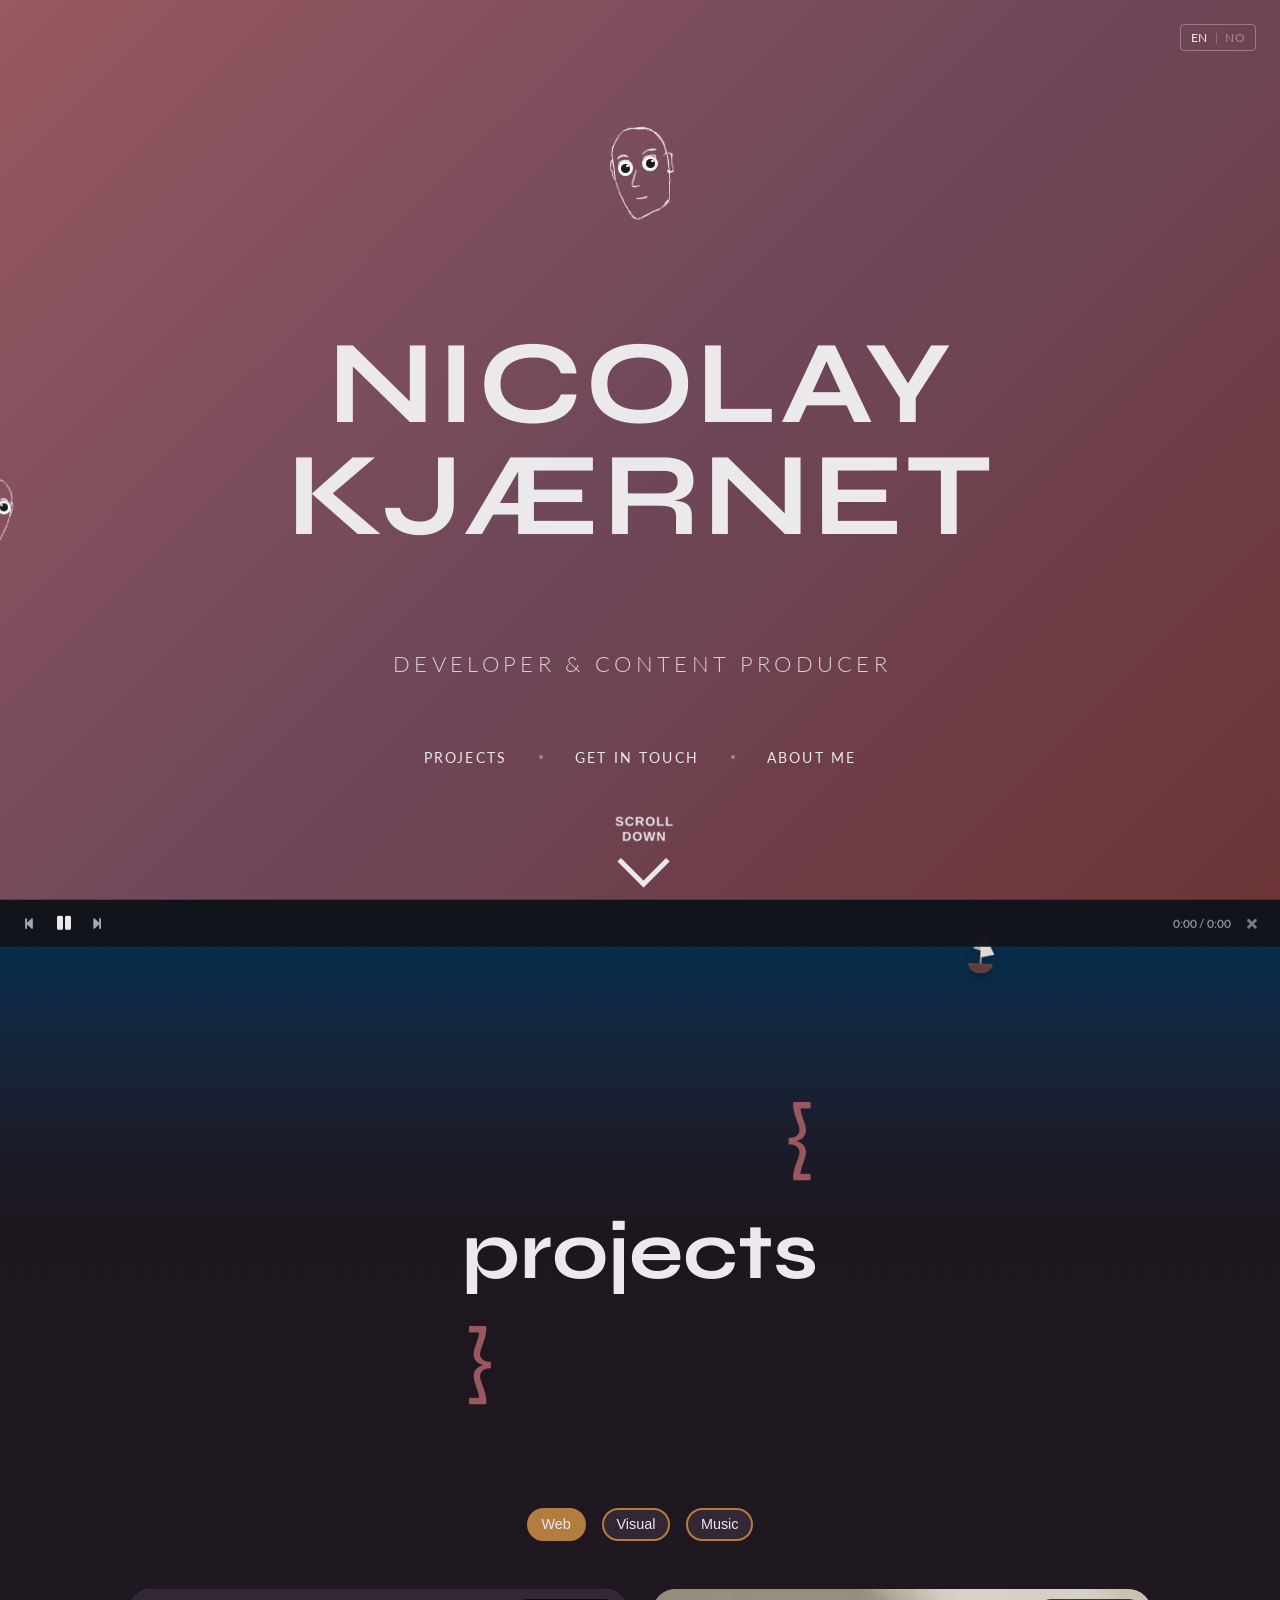
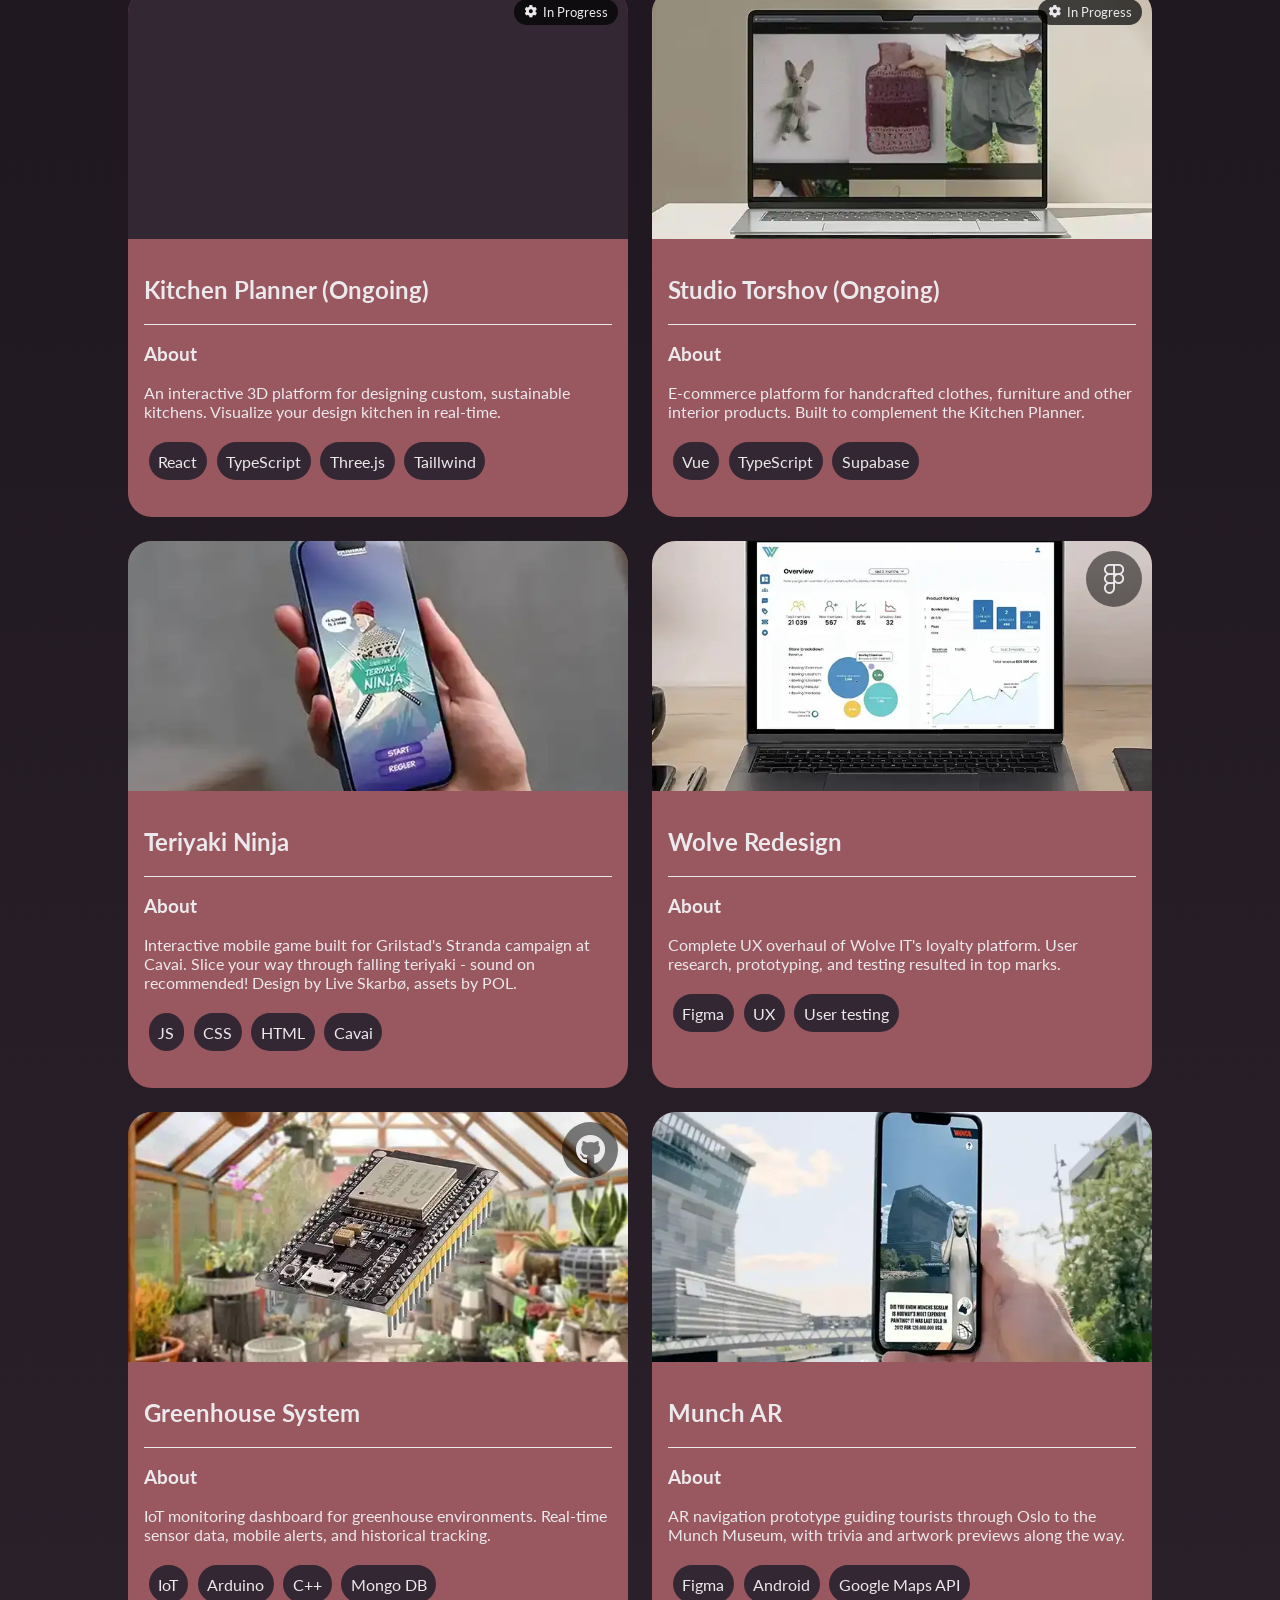
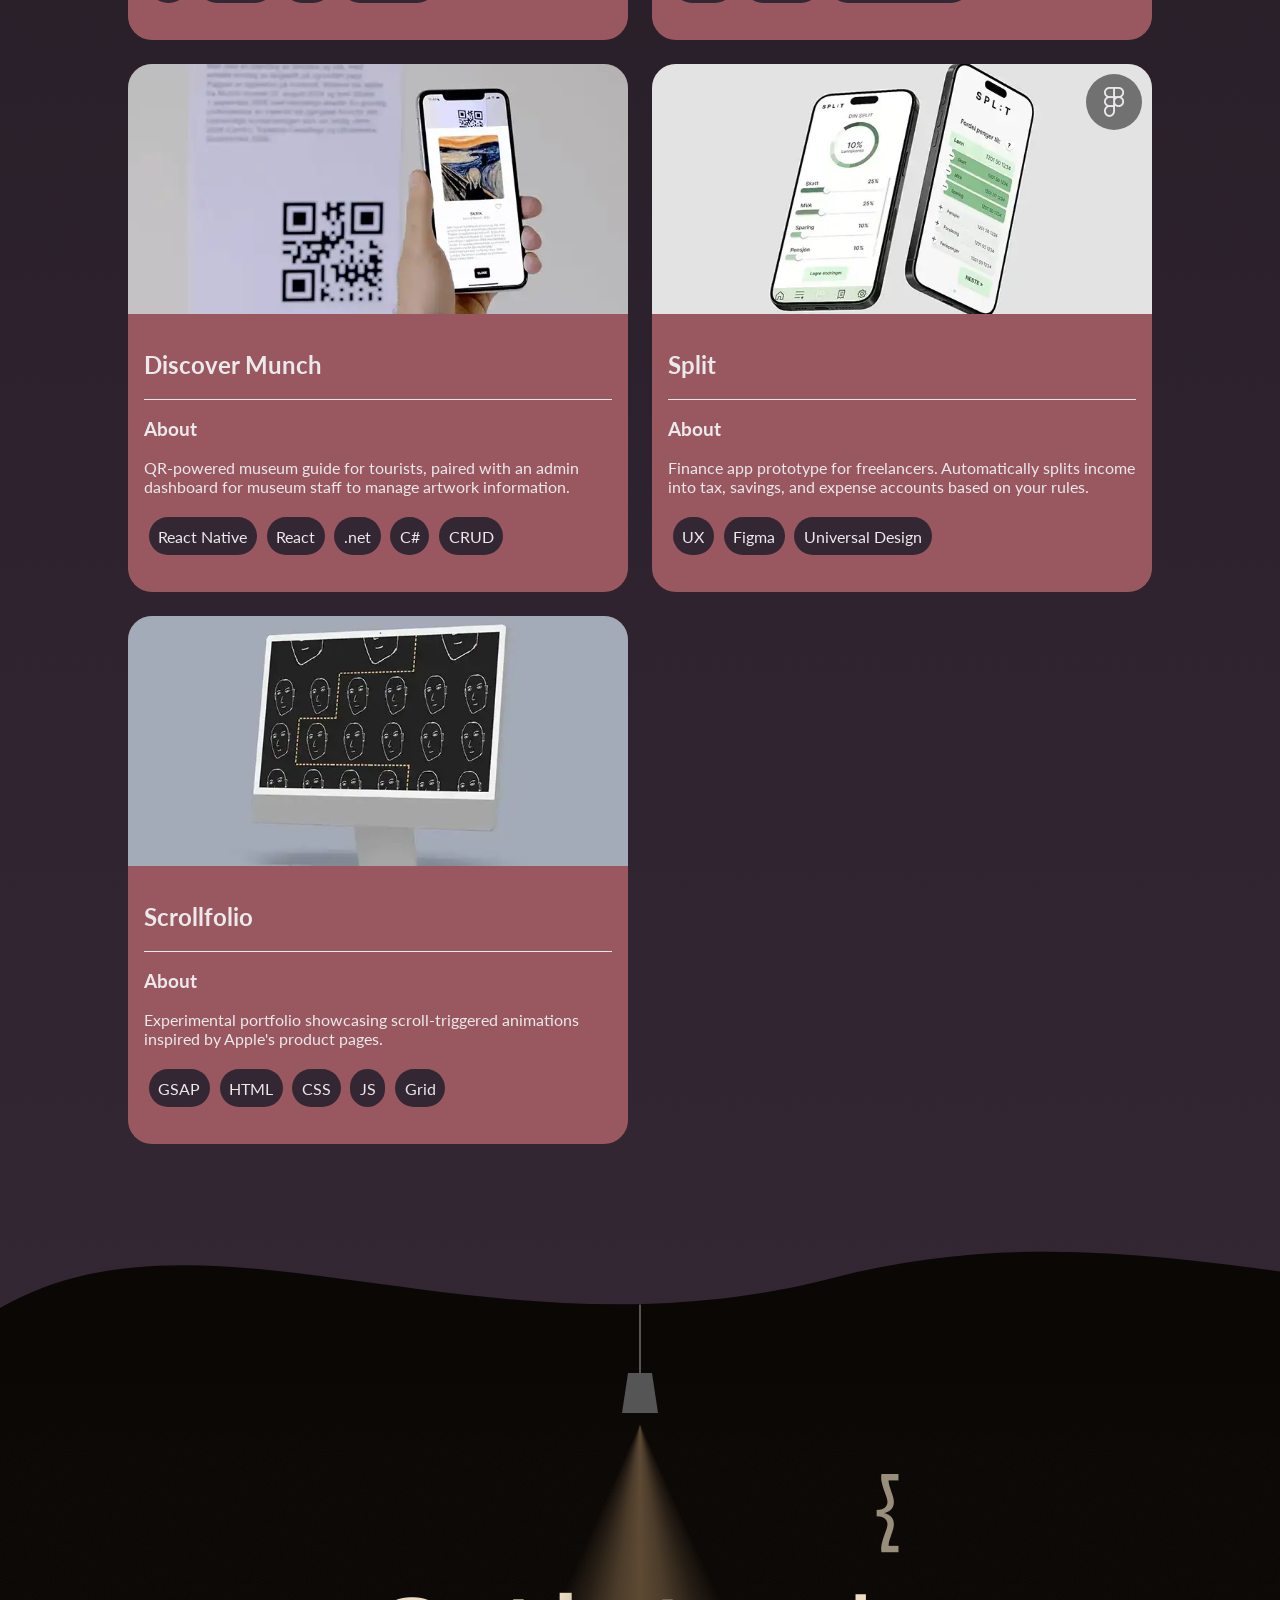
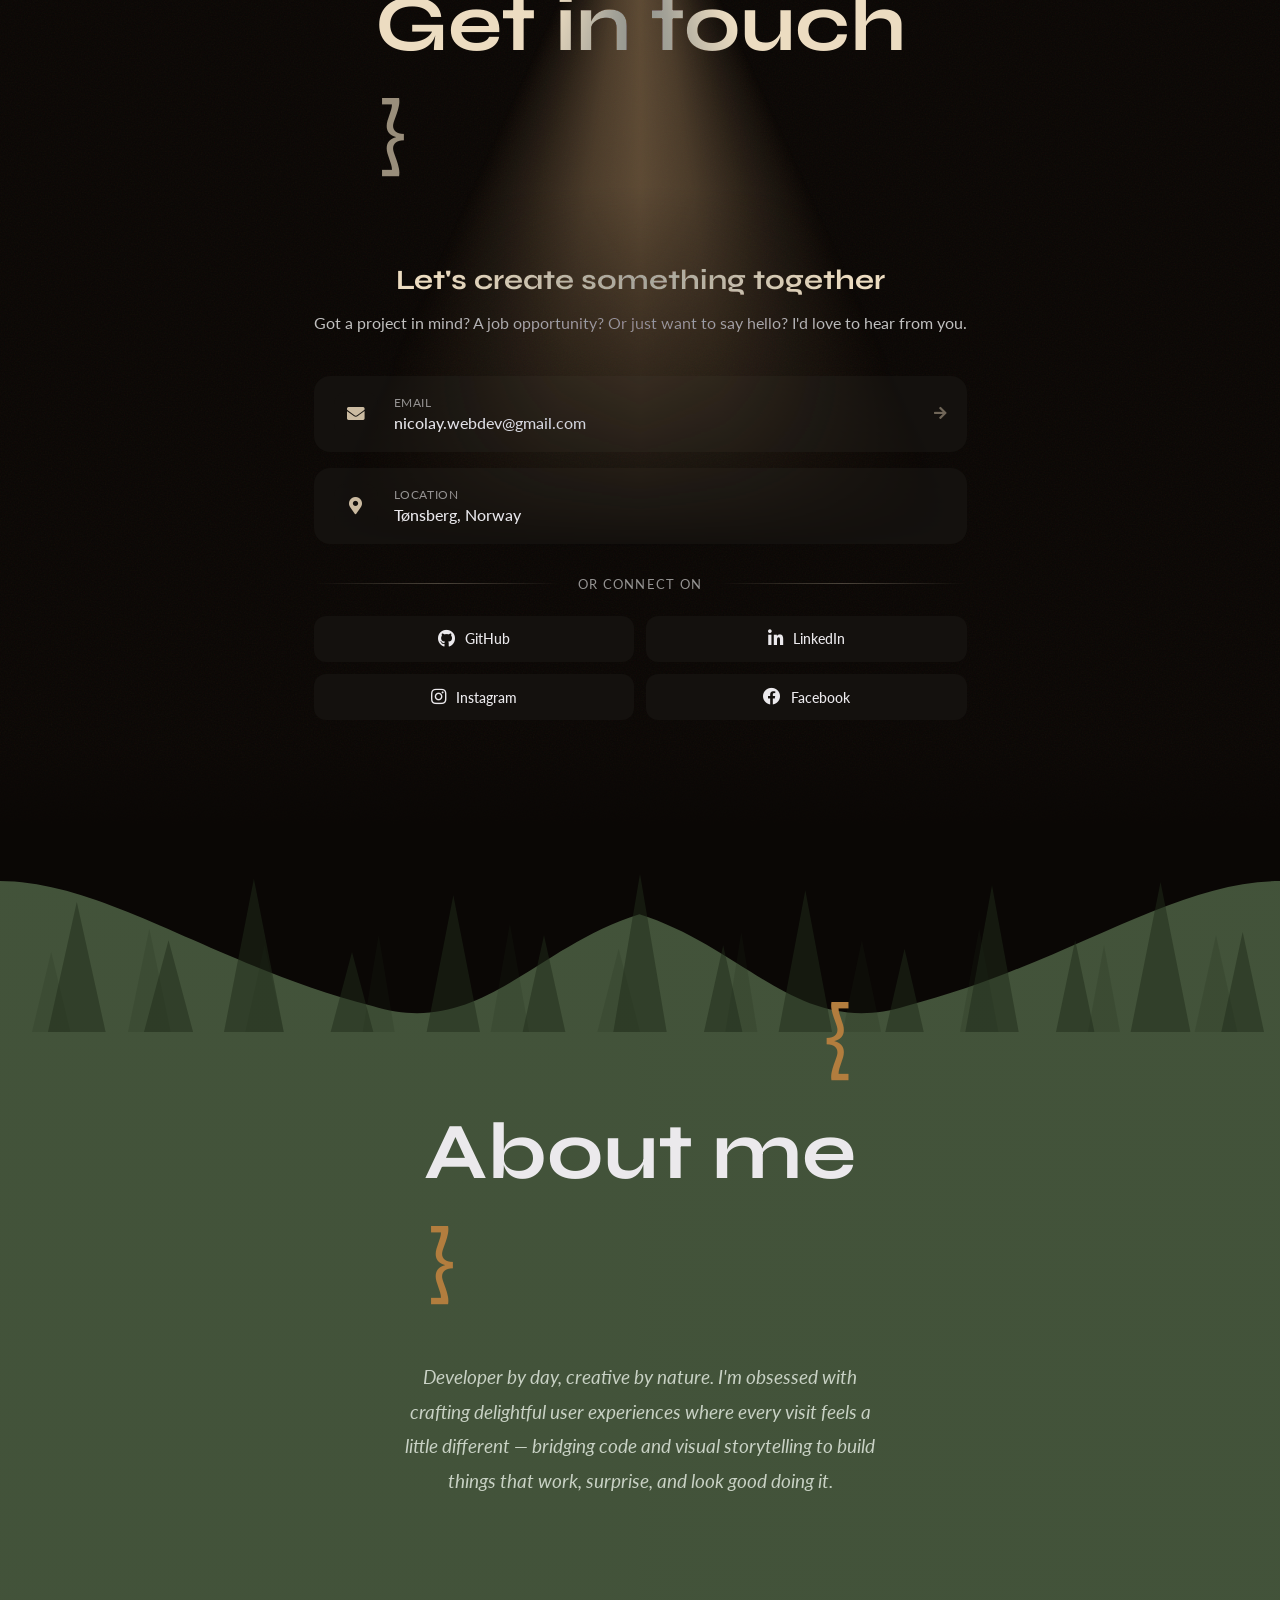
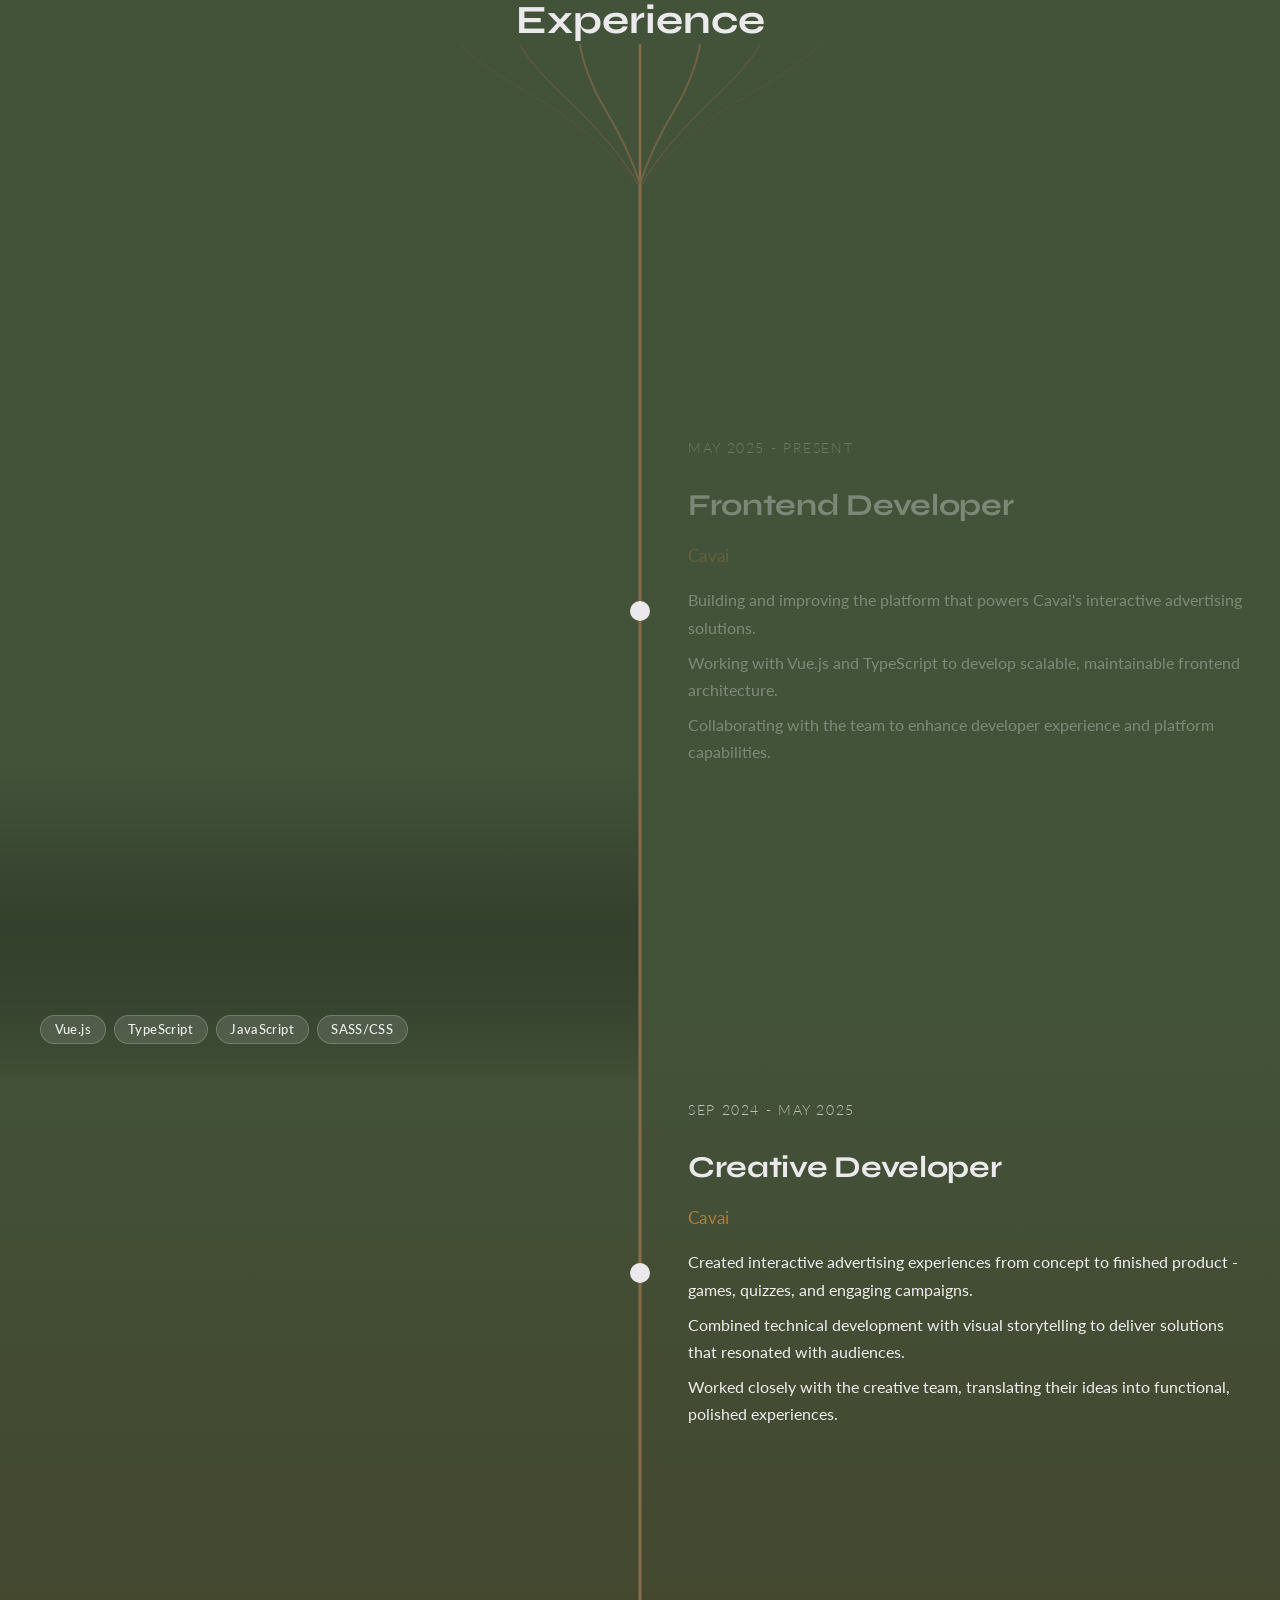
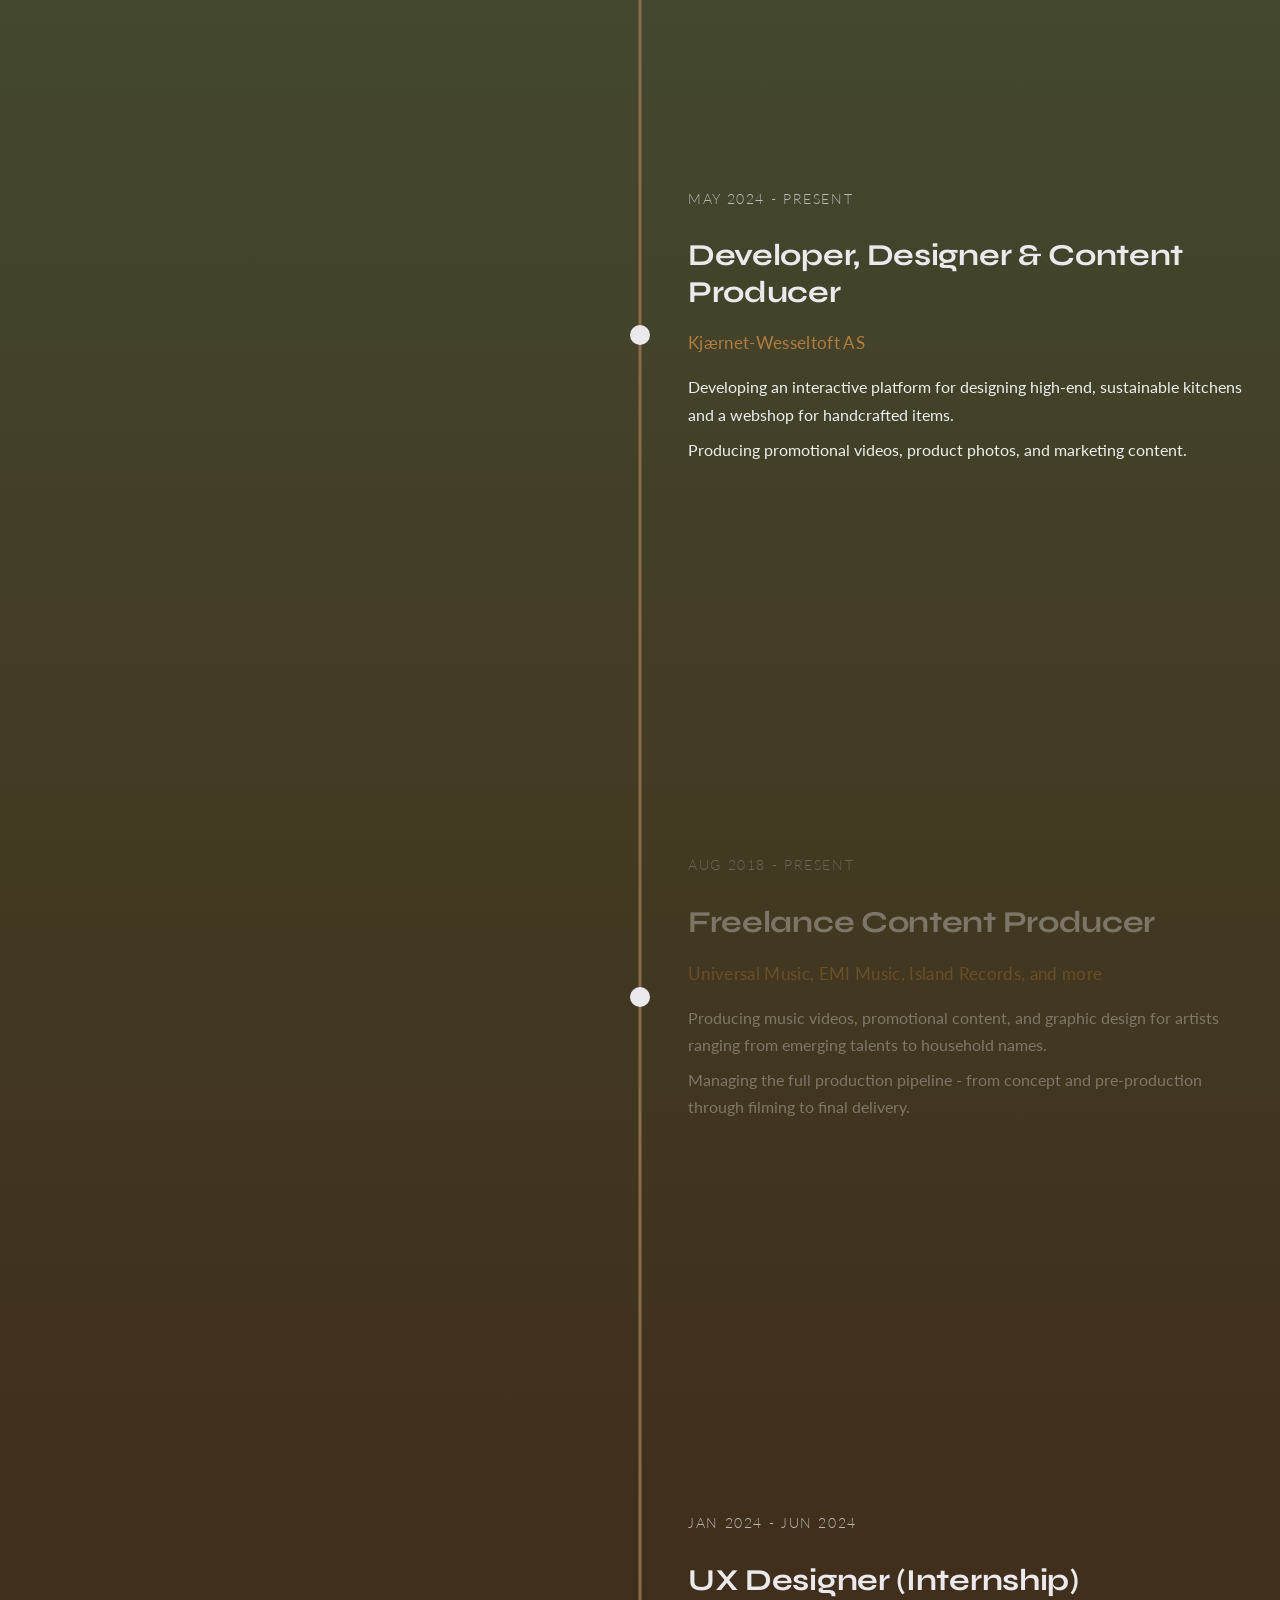
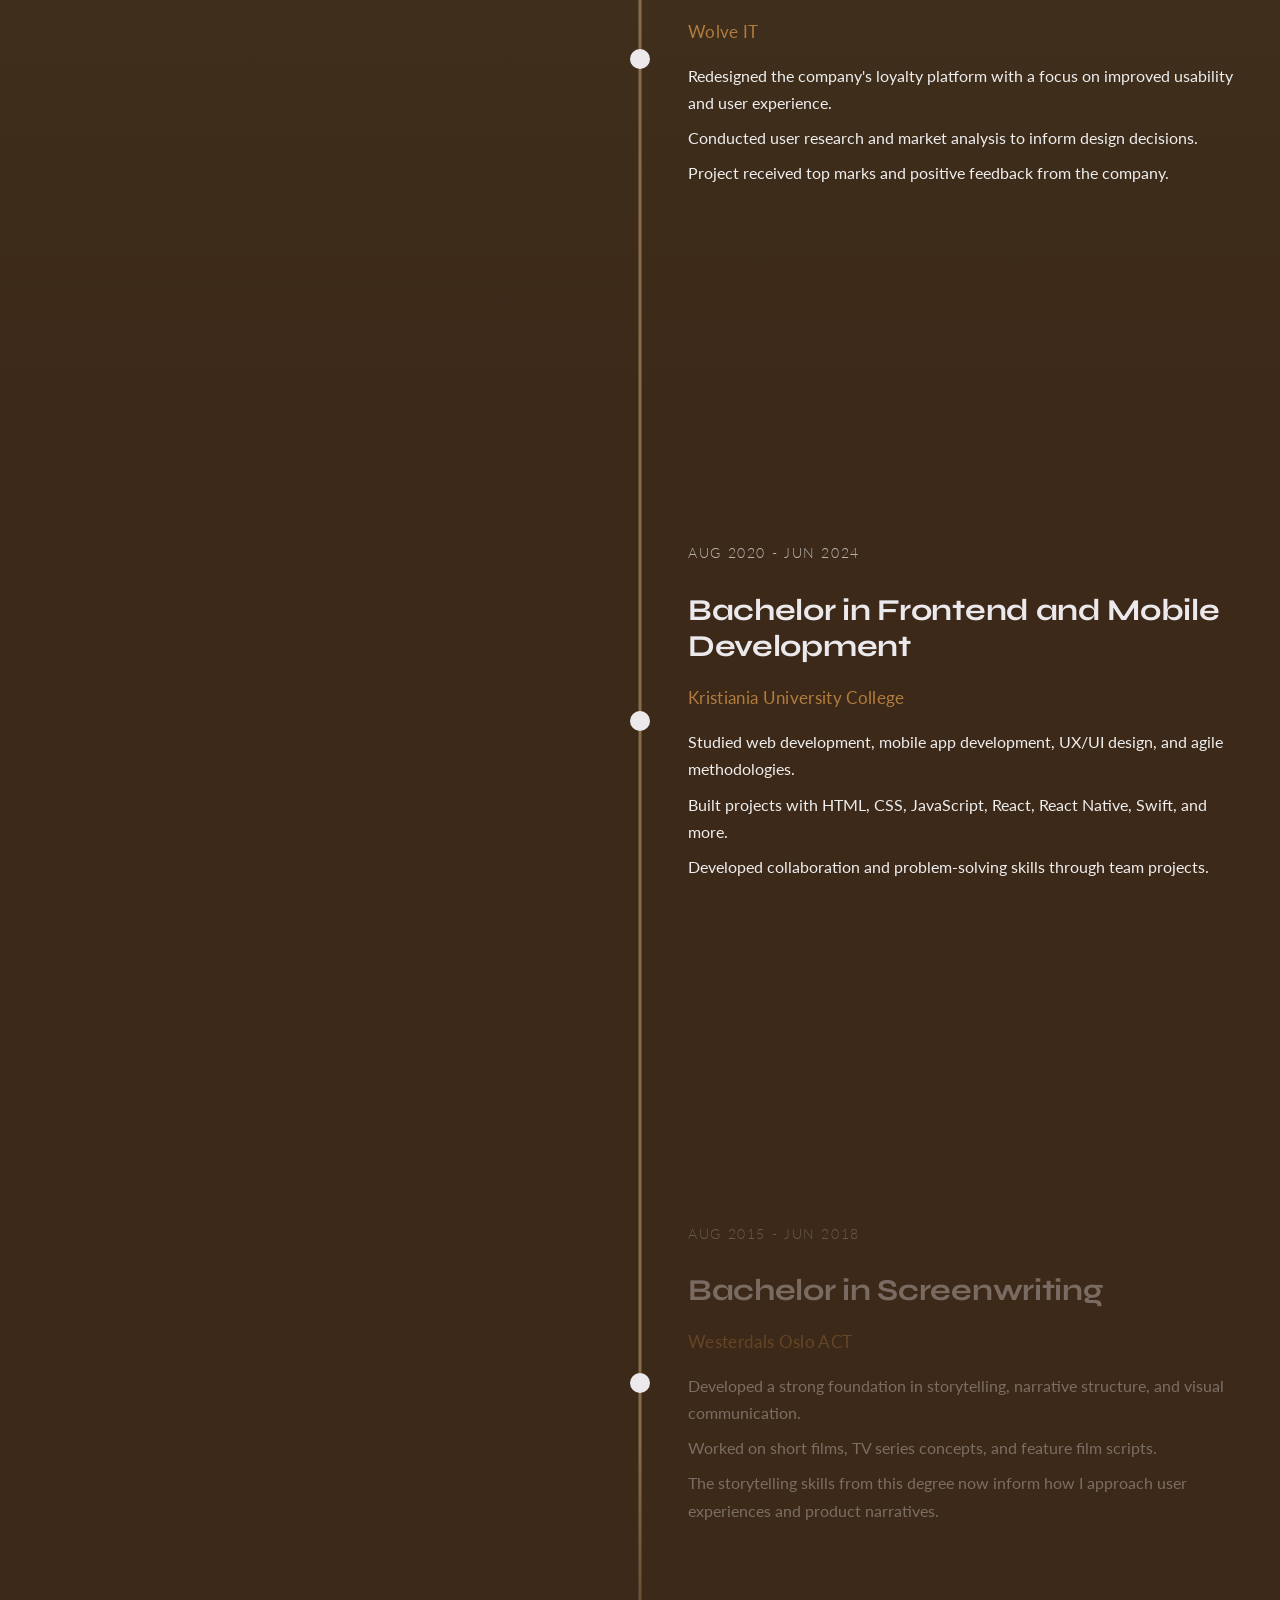
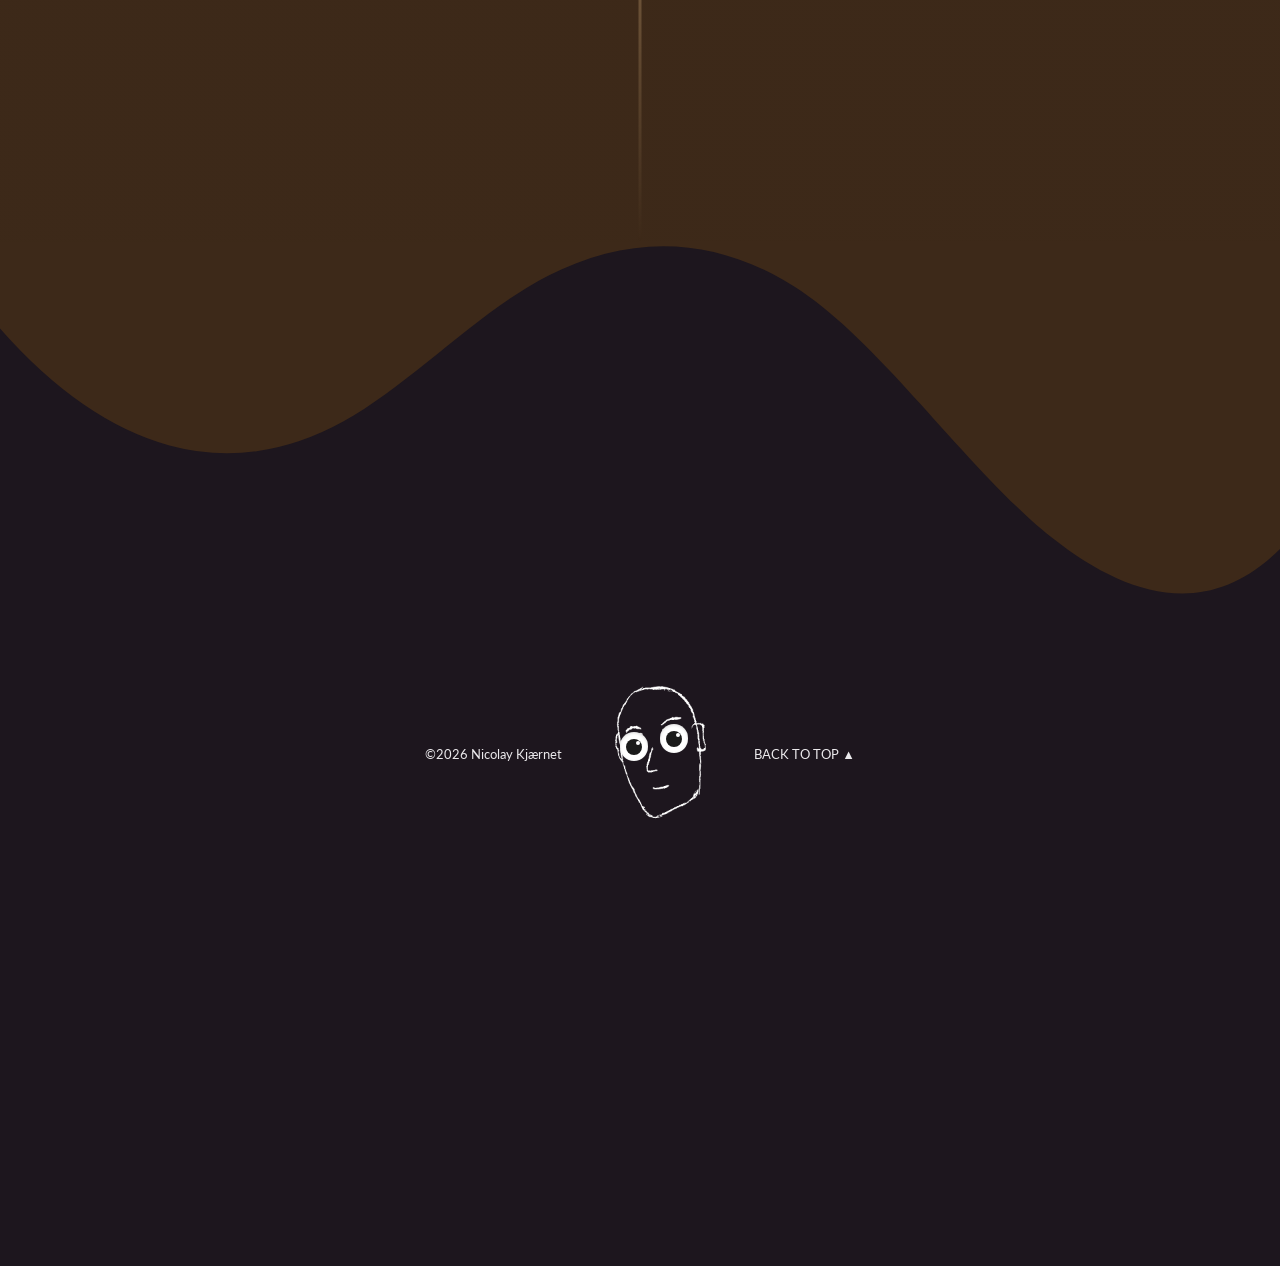
==== commit 734a258c: "feat: natural forest — varied tree sizes, doubled falling leaves - Trees: added back row (smaller, f" ====
--- a/index.html
+++ b/index.html
@@ -245,16 +245,35 @@
       <!-- Forest treeline silhouette -->
       <div class="forest-treeline" aria-hidden="true">
         <svg viewBox="0 0 1200 120" xmlns="http://www.w3.org/2000/svg" preserveAspectRatio="none">
-          <path d="M60,120 L80,60 L100,120Z M65,120 L80,72 L95,120Z" />
-          <path d="M150,120 L175,35 L200,120Z M158,120 L175,52 L192,120Z" />
-          <path d="M270,120 L290,55 L310,120Z M276,120 L290,67 L304,120Z" />
-          <path d="M380,120 L400,70 L420,120Z M386,120 L400,80 L414,120Z" />
-          <path d="M500,120 L520,48 L540,120Z M506,120 L520,60 L534,120Z" />
-          <path d="M620,120 L645,30 L670,120Z M628,120 L645,48 L662,120Z" />
-          <path d="M750,120 L770,58 L790,120Z M756,120 L770,70 L784,120Z" />
-          <path d="M860,120 L885,40 L910,120Z M868,120 L885,55 L902,120Z" />
-          <path d="M970,120 L990,65 L1010,120Z M976,120 L990,76 L1004,120Z" />
-          <path d="M1080,120 L1105,32 L1130,120Z M1088,120 L1105,50 L1122,120Z" />
+          <!-- Back row: smaller, more transparent trees -->
+          <g opacity="0.35">
+            <path d="M30,120 L48,72 L66,120Z" />
+            <path d="M120,120 L140,58 L160,120Z" />
+            <path d="M230,120 L248,68 L266,120Z" />
+            <path d="M340,120 L355,62 L370,120Z" />
+            <path d="M460,120 L478,55 L496,120Z" />
+            <path d="M560,120 L580,70 L600,120Z" />
+            <path d="M680,120 L695,60 L710,120Z" />
+            <path d="M790,120 L808,65 L826,120Z" />
+            <path d="M900,120 L918,58 L936,120Z" />
+            <path d="M1020,120 L1035,68 L1050,120Z" />
+            <path d="M1120,120 L1140,62 L1160,120Z" />
+          </g>
+          <!-- Front row: varied sizes and spacing -->
+          <path d="M45,120 L72,42 L99,120Z M52,120 L72,56 L92,120Z" />
+          <path d="M135,120 L158,65 L181,120Z M141,120 L158,76 L175,120Z" />
+          <path d="M210,120 L238,28 L266,120Z M218,120 L238,46 L258,120Z" />
+          <path d="M310,120 L330,72 L350,120Z M316,120 L330,82 L344,120Z" />
+          <path d="M400,120 L425,38 L450,120Z M408,120 L425,54 L442,120Z" />
+          <path d="M490,120 L510,62 L530,120Z M496,120 L510,74 L524,120Z" />
+          <path d="M575,120 L600,25 L625,120Z M583,120 L600,44 L617,120Z" />
+          <path d="M660,120 L678,68 L696,120Z M665,120 L678,78 L691,120Z" />
+          <path d="M730,120 L755,35 L780,120Z M738,120 L755,52 L772,120Z" />
+          <path d="M830,120 L848,70 L866,120Z M835,120 L848,80 L861,120Z" />
+          <path d="M905,120 L930,32 L955,120Z M913,120 L930,50 L947,120Z" />
+          <path d="M990,120 L1008,65 L1026,120Z M995,120 L1008,76 L1021,120Z" />
+          <path d="M1060,120 L1088,30 L1116,120Z M1068,120 L1088,48 L1108,120Z" />
+          <path d="M1145,120 L1165,60 L1185,120Z M1150,120 L1165,72 L1180,120Z" />
         </svg>
       </div>
       <!-- Falling leaves -->
@@ -263,6 +282,10 @@
         <svg class="leaf leaf--2" viewBox="0 0 24 24" xmlns="http://www.w3.org/2000/svg"><path d="M17,8C8,10 5.9,16.17 3.82,21.34L5.71,22L6.66,19.7C7.14,19.87 7.64,20 8,20C19,20 22,3 22,3C21,5 14,5.25 9,6.25C4,7.25 2,11.5 2,13.5C2,15.5 3.75,17.25 3.75,17.25C7,8 17,8 17,8Z"/></svg>
         <svg class="leaf leaf--3" viewBox="0 0 24 24" xmlns="http://www.w3.org/2000/svg"><path d="M17,8C8,10 5.9,16.17 3.82,21.34L5.71,22L6.66,19.7C7.14,19.87 7.64,20 8,20C19,20 22,3 22,3C21,5 14,5.25 9,6.25C4,7.25 2,11.5 2,13.5C2,15.5 3.75,17.25 3.75,17.25C7,8 17,8 17,8Z"/></svg>
         <svg class="leaf leaf--4" viewBox="0 0 24 24" xmlns="http://www.w3.org/2000/svg"><path d="M17,8C8,10 5.9,16.17 3.82,21.34L5.71,22L6.66,19.7C7.14,19.87 7.64,20 8,20C19,20 22,3 22,3C21,5 14,5.25 9,6.25C4,7.25 2,11.5 2,13.5C2,15.5 3.75,17.25 3.75,17.25C7,8 17,8 17,8Z"/></svg>
+        <svg class="leaf leaf--5" viewBox="0 0 24 24" xmlns="http://www.w3.org/2000/svg"><path d="M17,8C8,10 5.9,16.17 3.82,21.34L5.71,22L6.66,19.7C7.14,19.87 7.64,20 8,20C19,20 22,3 22,3C21,5 14,5.25 9,6.25C4,7.25 2,11.5 2,13.5C2,15.5 3.75,17.25 3.75,17.25C7,8 17,8 17,8Z"/></svg>
+        <svg class="leaf leaf--6" viewBox="0 0 24 24" xmlns="http://www.w3.org/2000/svg"><path d="M17,8C8,10 5.9,16.17 3.82,21.34L5.71,22L6.66,19.7C7.14,19.87 7.64,20 8,20C19,20 22,3 22,3C21,5 14,5.25 9,6.25C4,7.25 2,11.5 2,13.5C2,15.5 3.75,17.25 3.75,17.25C7,8 17,8 17,8Z"/></svg>
+        <svg class="leaf leaf--7" viewBox="0 0 24 24" xmlns="http://www.w3.org/2000/svg"><path d="M17,8C8,10 5.9,16.17 3.82,21.34L5.71,22L6.66,19.7C7.14,19.87 7.64,20 8,20C19,20 22,3 22,3C21,5 14,5.25 9,6.25C4,7.25 2,11.5 2,13.5C2,15.5 3.75,17.25 3.75,17.25C7,8 17,8 17,8Z"/></svg>
+        <svg class="leaf leaf--8" viewBox="0 0 24 24" xmlns="http://www.w3.org/2000/svg"><path d="M17,8C8,10 5.9,16.17 3.82,21.34L5.71,22L6.66,19.7C7.14,19.87 7.64,20 8,20C19,20 22,3 22,3C21,5 14,5.25 9,6.25C4,7.25 2,11.5 2,13.5C2,15.5 3.75,17.25 3.75,17.25C7,8 17,8 17,8Z"/></svg>
       </div>
       <div id="about" class="title-section">
         <div class="title-element-container">
--- a/css/index.css
+++ b/css/index.css
@@ -2258,10 +2258,14 @@
   animation: leafFall linear infinite;
 }
 
-.leaf--1 { left: 15%; top: -20px; animation-duration: 12s; animation-delay: 0s; }
-.leaf--2 { left: 45%; top: -20px; animation-duration: 16s; animation-delay: 4s; width: 14px; height: 14px; fill: oklch(60% 0.11 85); }
-.leaf--3 { left: 72%; top: -20px; animation-duration: 14s; animation-delay: 7s; width: 16px; height: 16px; fill: oklch(58% 0.12 100); }
-.leaf--4 { left: 88%; top: -20px; animation-duration: 18s; animation-delay: 2s; width: 12px; height: 12px; fill: oklch(52% 0.1 60); }
+.leaf--1 { left: 5%;  animation-duration: 14s; animation-delay: 0s; }
+.leaf--2 { left: 18%; animation-duration: 18s; animation-delay: 3s;  width: 16px; height: 16px; fill: oklch(60% 0.11 85); }
+.leaf--3 { left: 32%; animation-duration: 12s; animation-delay: 8s;  width: 20px; height: 20px; fill: oklch(58% 0.12 100); }
+.leaf--4 { left: 42%; animation-duration: 20s; animation-delay: 1s;  width: 12px; height: 12px; fill: oklch(52% 0.1 60); }
+.leaf--5 { left: 55%; animation-duration: 15s; animation-delay: 5s;  width: 18px; height: 18px; fill: oklch(62% 0.12 110); }
+.leaf--6 { left: 68%; animation-duration: 17s; animation-delay: 10s; width: 14px; height: 14px; fill: oklch(55% 0.10 90); }
+.leaf--7 { left: 80%; animation-duration: 13s; animation-delay: 6s;  width: 20px; height: 20px; fill: oklch(58% 0.11 105); }
+.leaf--8 { left: 93%; animation-duration: 19s; animation-delay: 2s;  width: 11px; height: 11px; fill: oklch(50% 0.09 75); }
 
 @keyframes leafFall {
   0%   { transform: translateY(-20px) rotate(0deg); opacity: 0; }
@@ -3437,23 +3441,8 @@
     width: 100%;
     height: 100%;
     position: relative;
-  }
-
-  /* Top fade: subtle vignette into background */
-  .scrollytelling-media::before {
-    content: '';
-    position: absolute;
-    top: 0;
-    left: 0;
-    right: 0;
-    height: 10%;
-    background: linear-gradient(
-      to bottom,
-      rgba(0, 0, 0, 0.4) 0%,
-      transparent 100%
-    );
-    z-index: 1;
-    pointer-events: none;
+    -webkit-mask-image: linear-gradient(to bottom, transparent 0%, black 12%, black 82%, transparent 100%);
+    mask-image: linear-gradient(to bottom, transparent 0%, black 12%, black 82%, transparent 100%);
   }
 
   .scrollytelling-media video,
@@ -3469,19 +3458,20 @@
     padding: 4rem;
   }
 
-  /* Bottom fade: transparent → dark blend */
+  /* Darken bottom area behind skill tags */
   .scrollytelling-media::after {
     content: '';
     position: absolute;
     bottom: 0;
     left: 0;
     right: 0;
-    height: 30%;
+    height: 35%;
     background: linear-gradient(
       to bottom,
       transparent 0%,
-      rgba(0, 0, 0, 0.4) 100%
+      rgba(0, 0, 0, 0.45) 100%
     );
+    z-index: 1;
     pointer-events: none;
   }
 
@@ -3502,11 +3492,11 @@
     font-size: 0.8rem;
     font-weight: 500;
     letter-spacing: 0.03em;
-    background: rgba(0, 0, 0, 0.06);
+    background: rgba(255, 255, 255, 0.12);
     backdrop-filter: blur(8px);
     -webkit-backdrop-filter: blur(8px);
-    border: 1px solid rgba(0, 0, 0, 0.1);
-    color: oklch(25% 0.01 60);
+    border: 1px solid rgba(255, 255, 255, 0.2);
+    color: rgba(255, 255, 255, 0.9);
   }
 
   /* Hide inline media on desktop (shown in scrollytelling panel instead) */
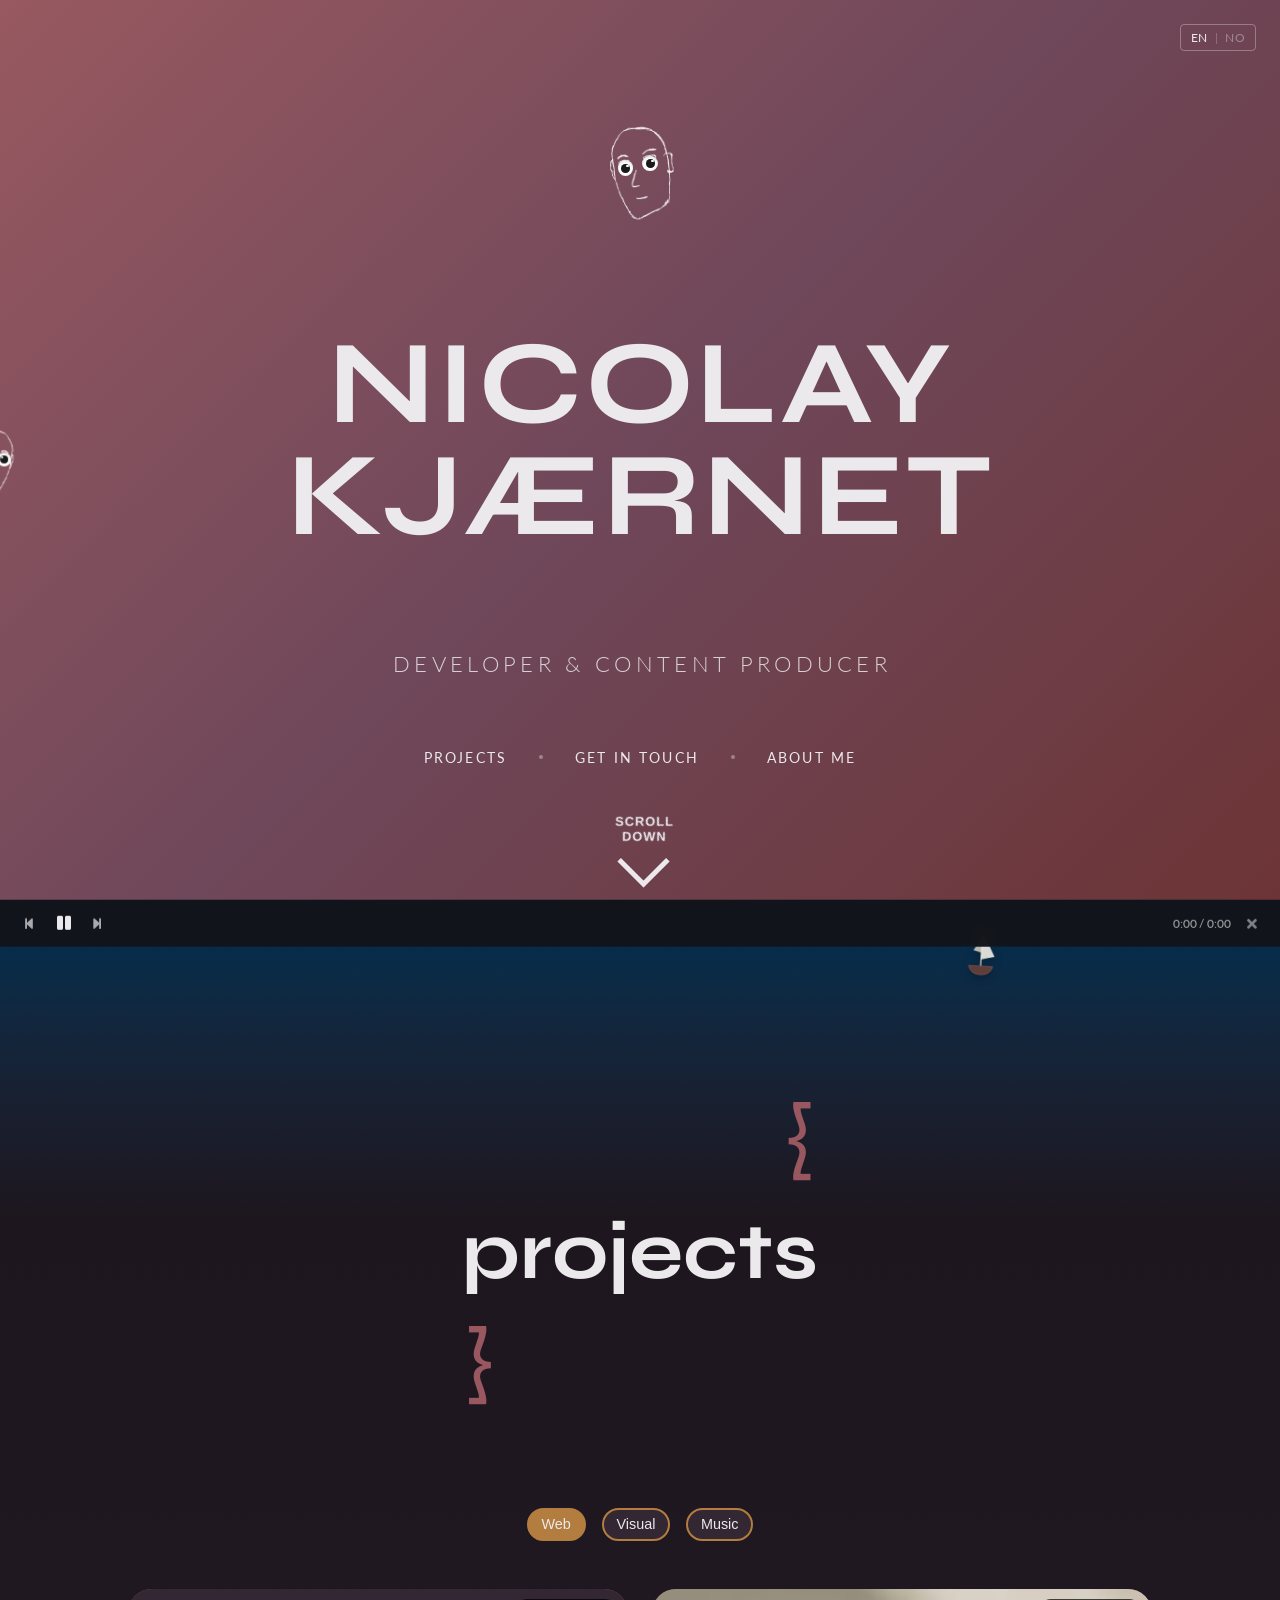
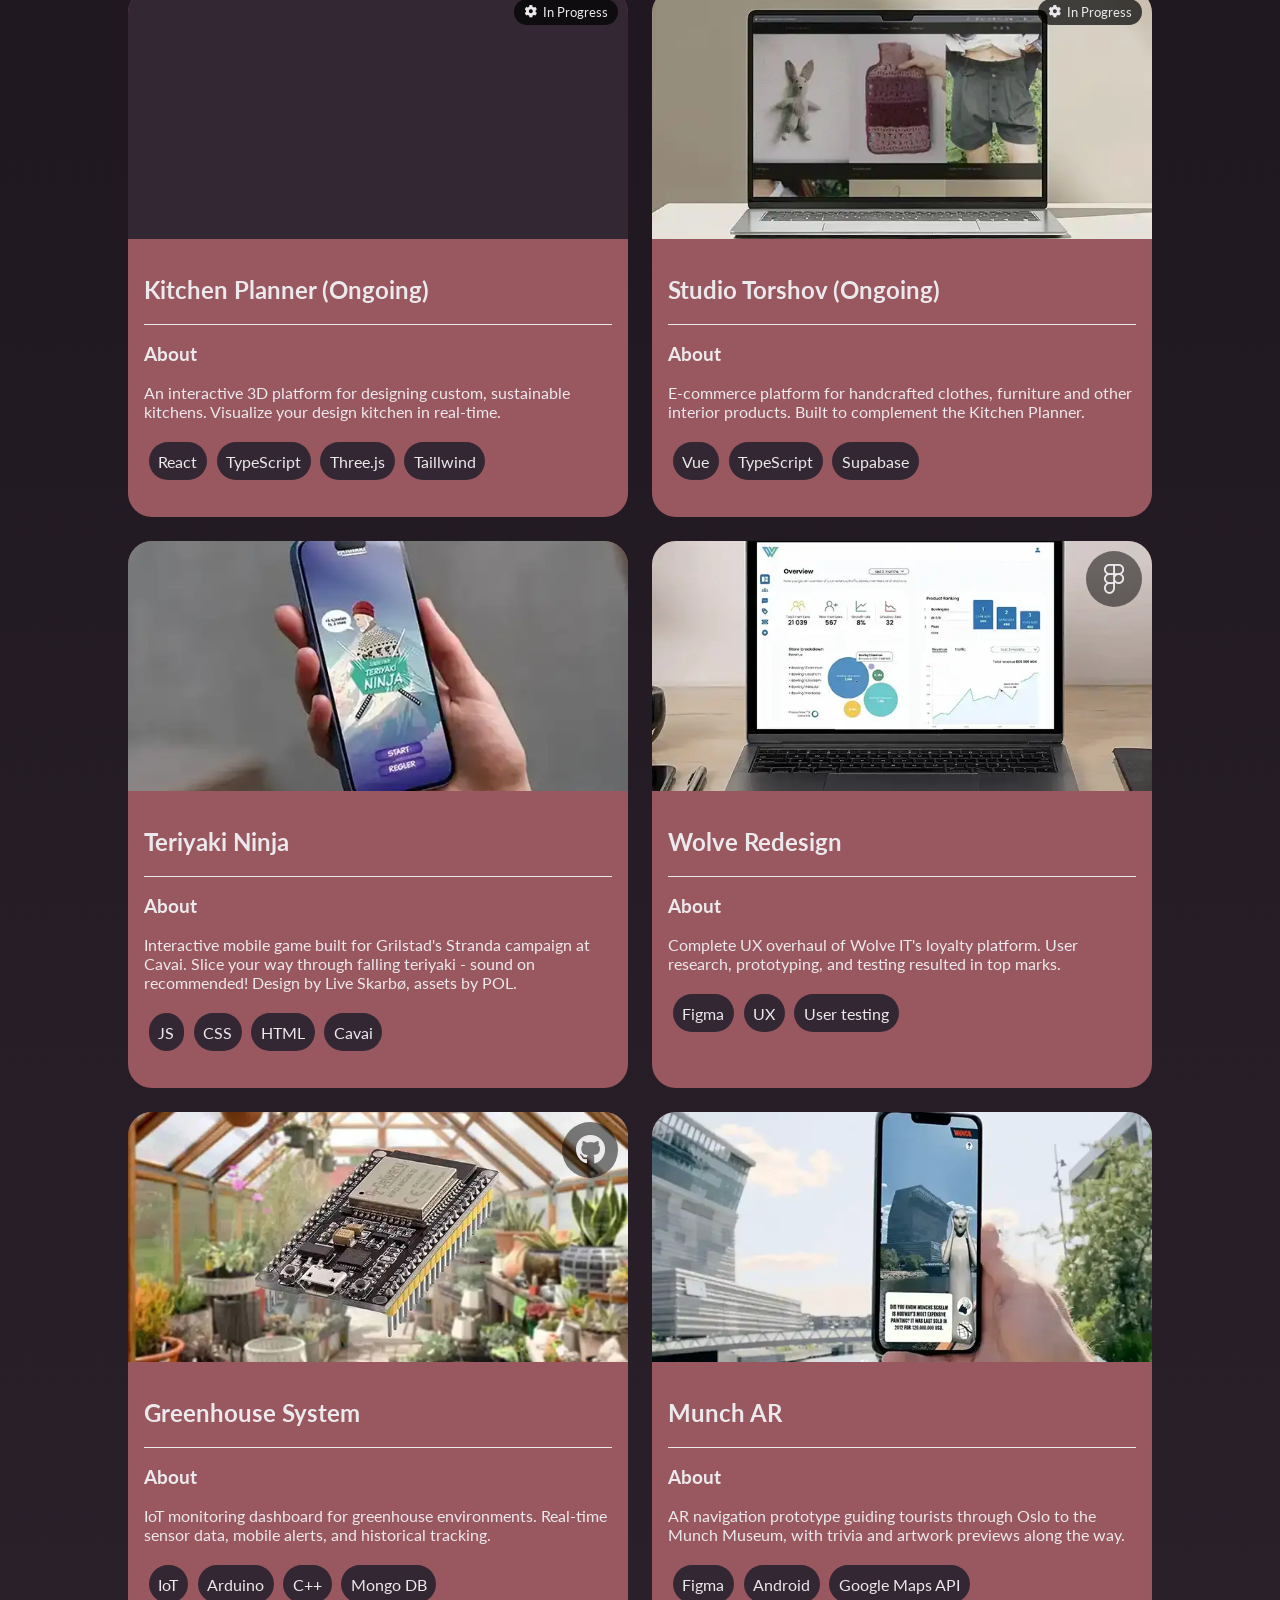
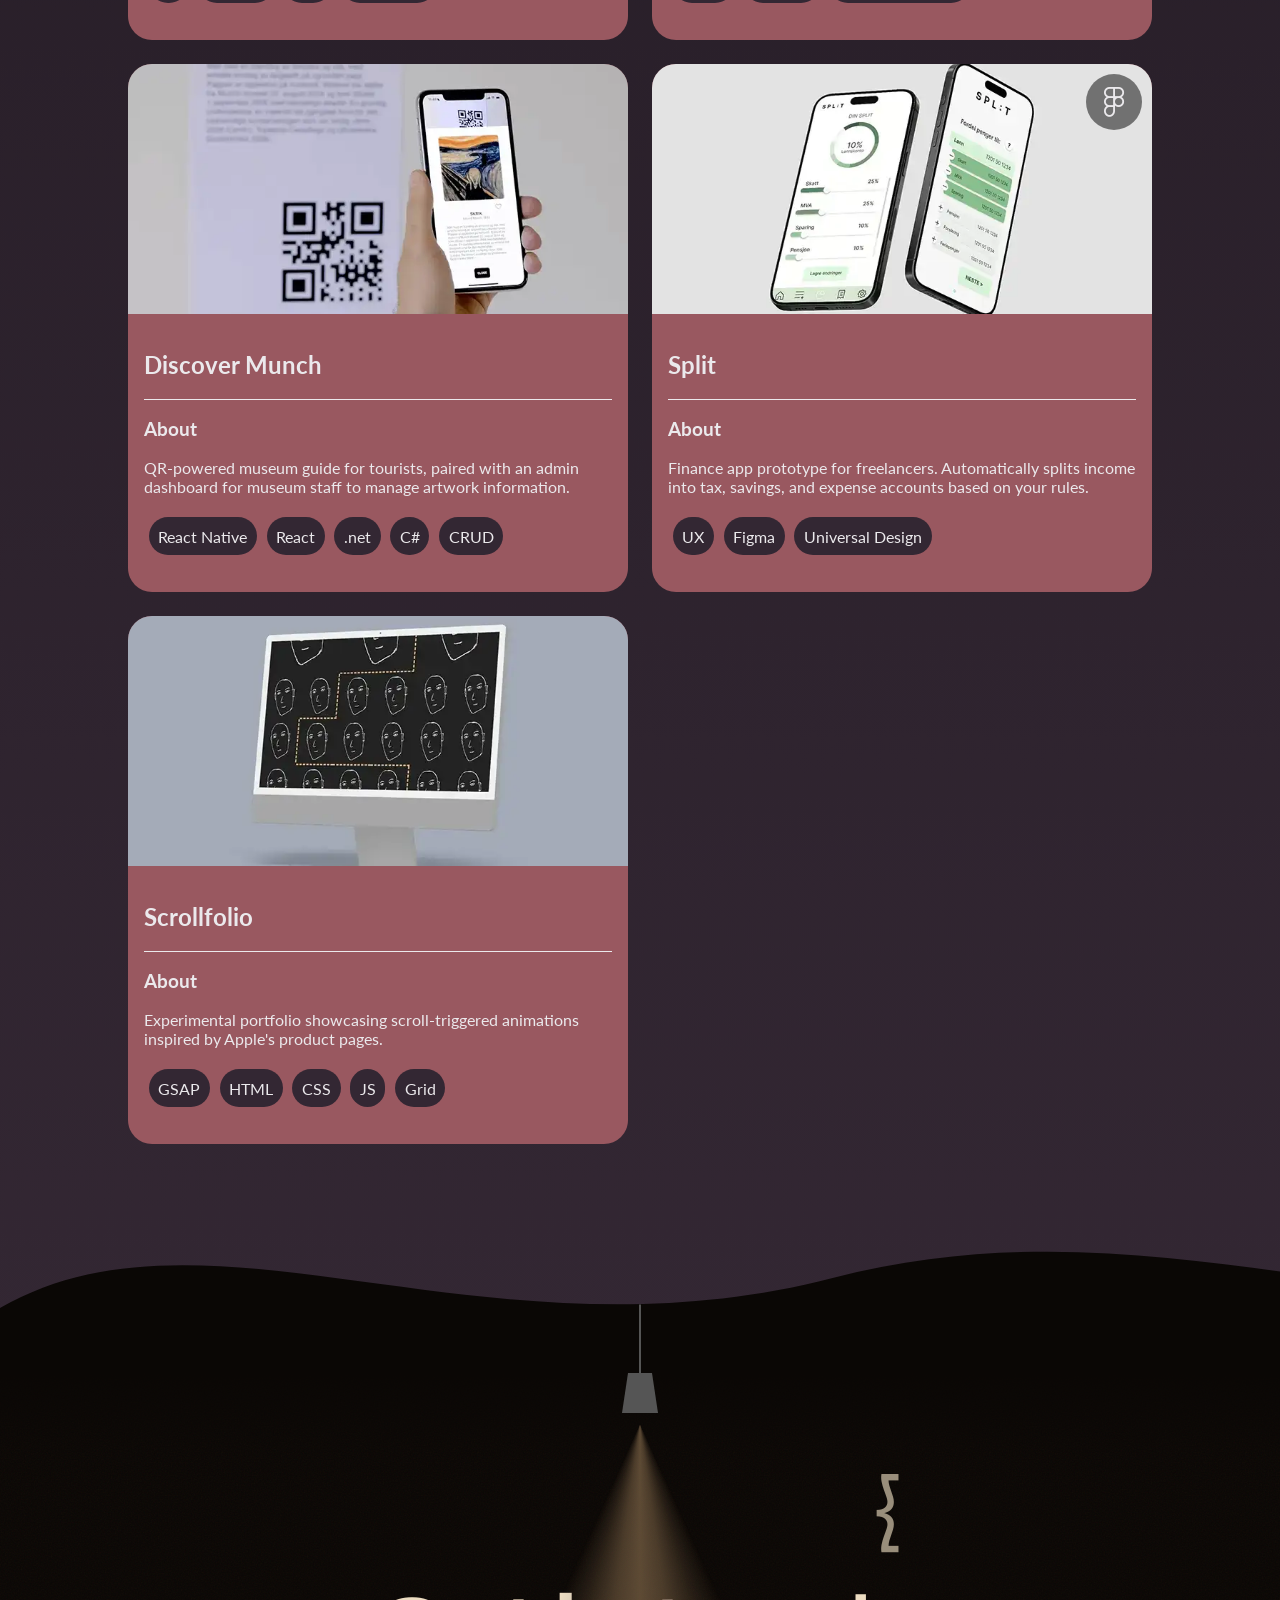
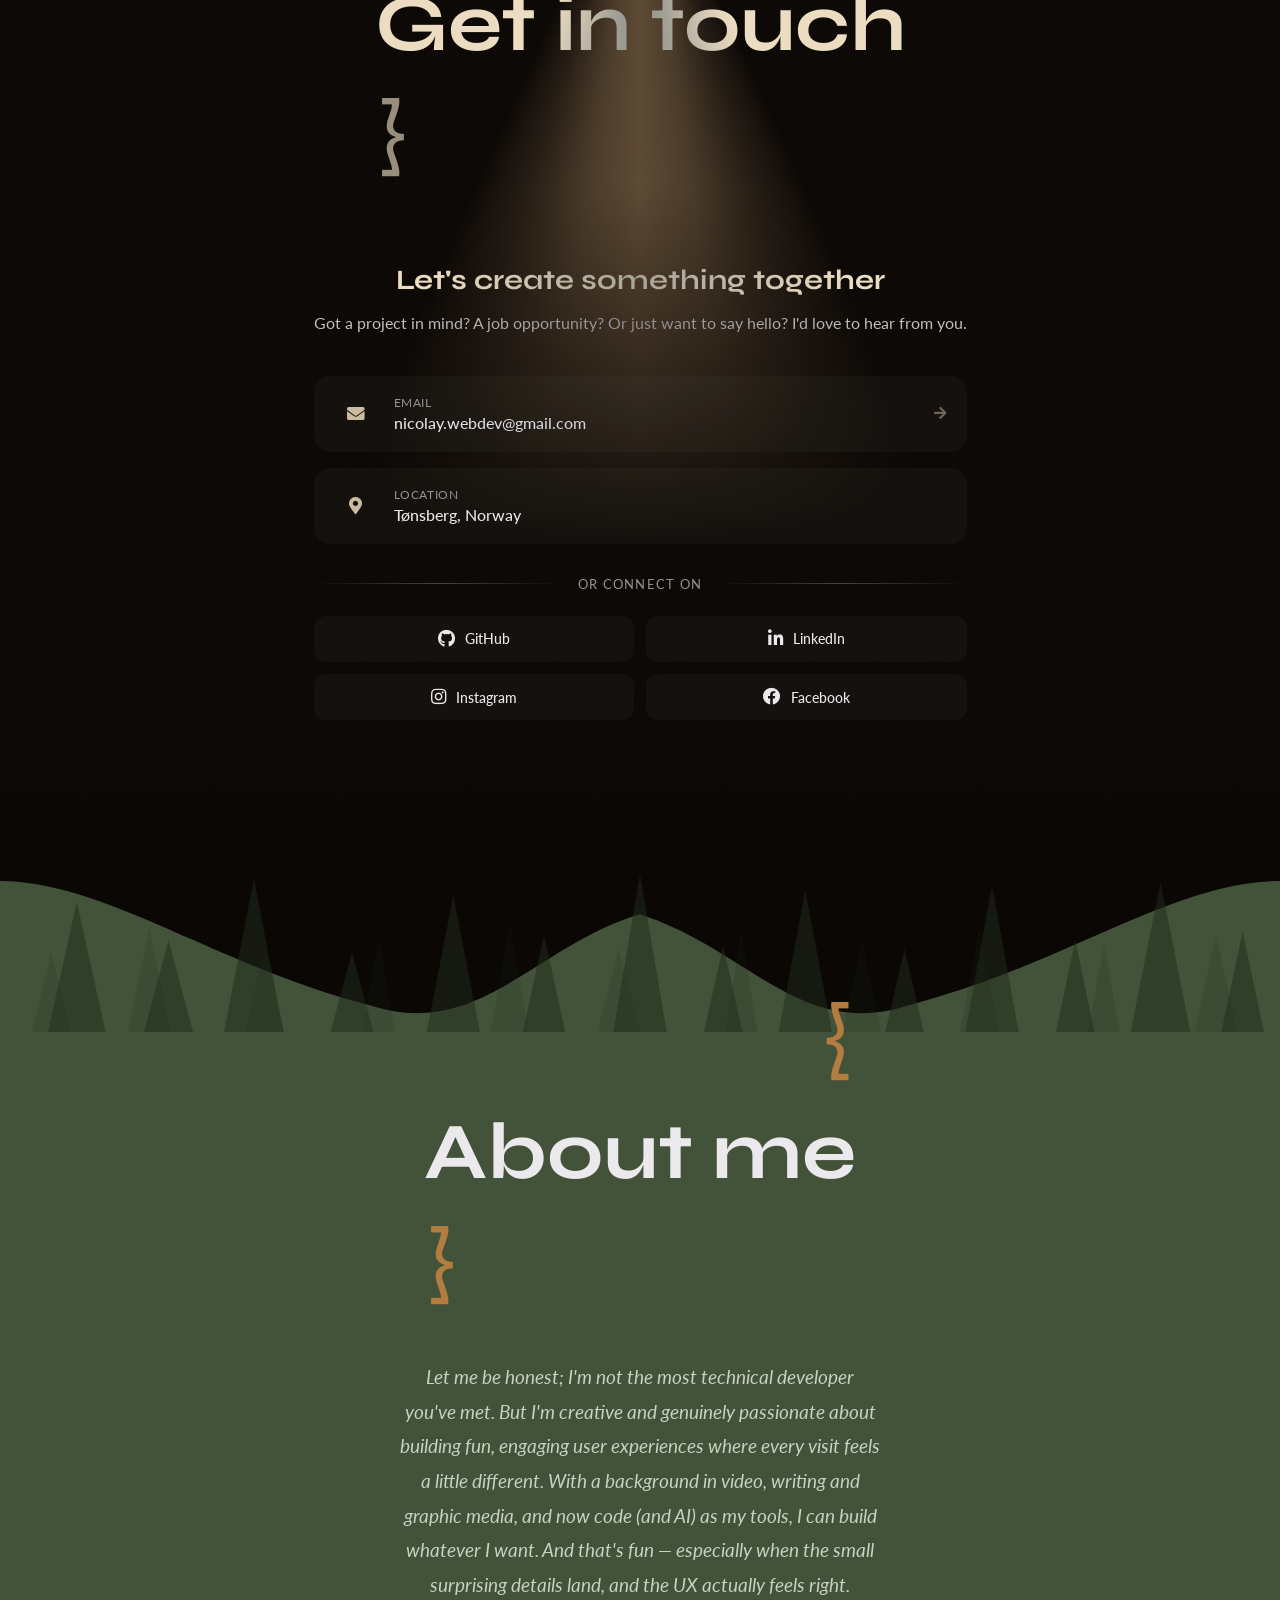
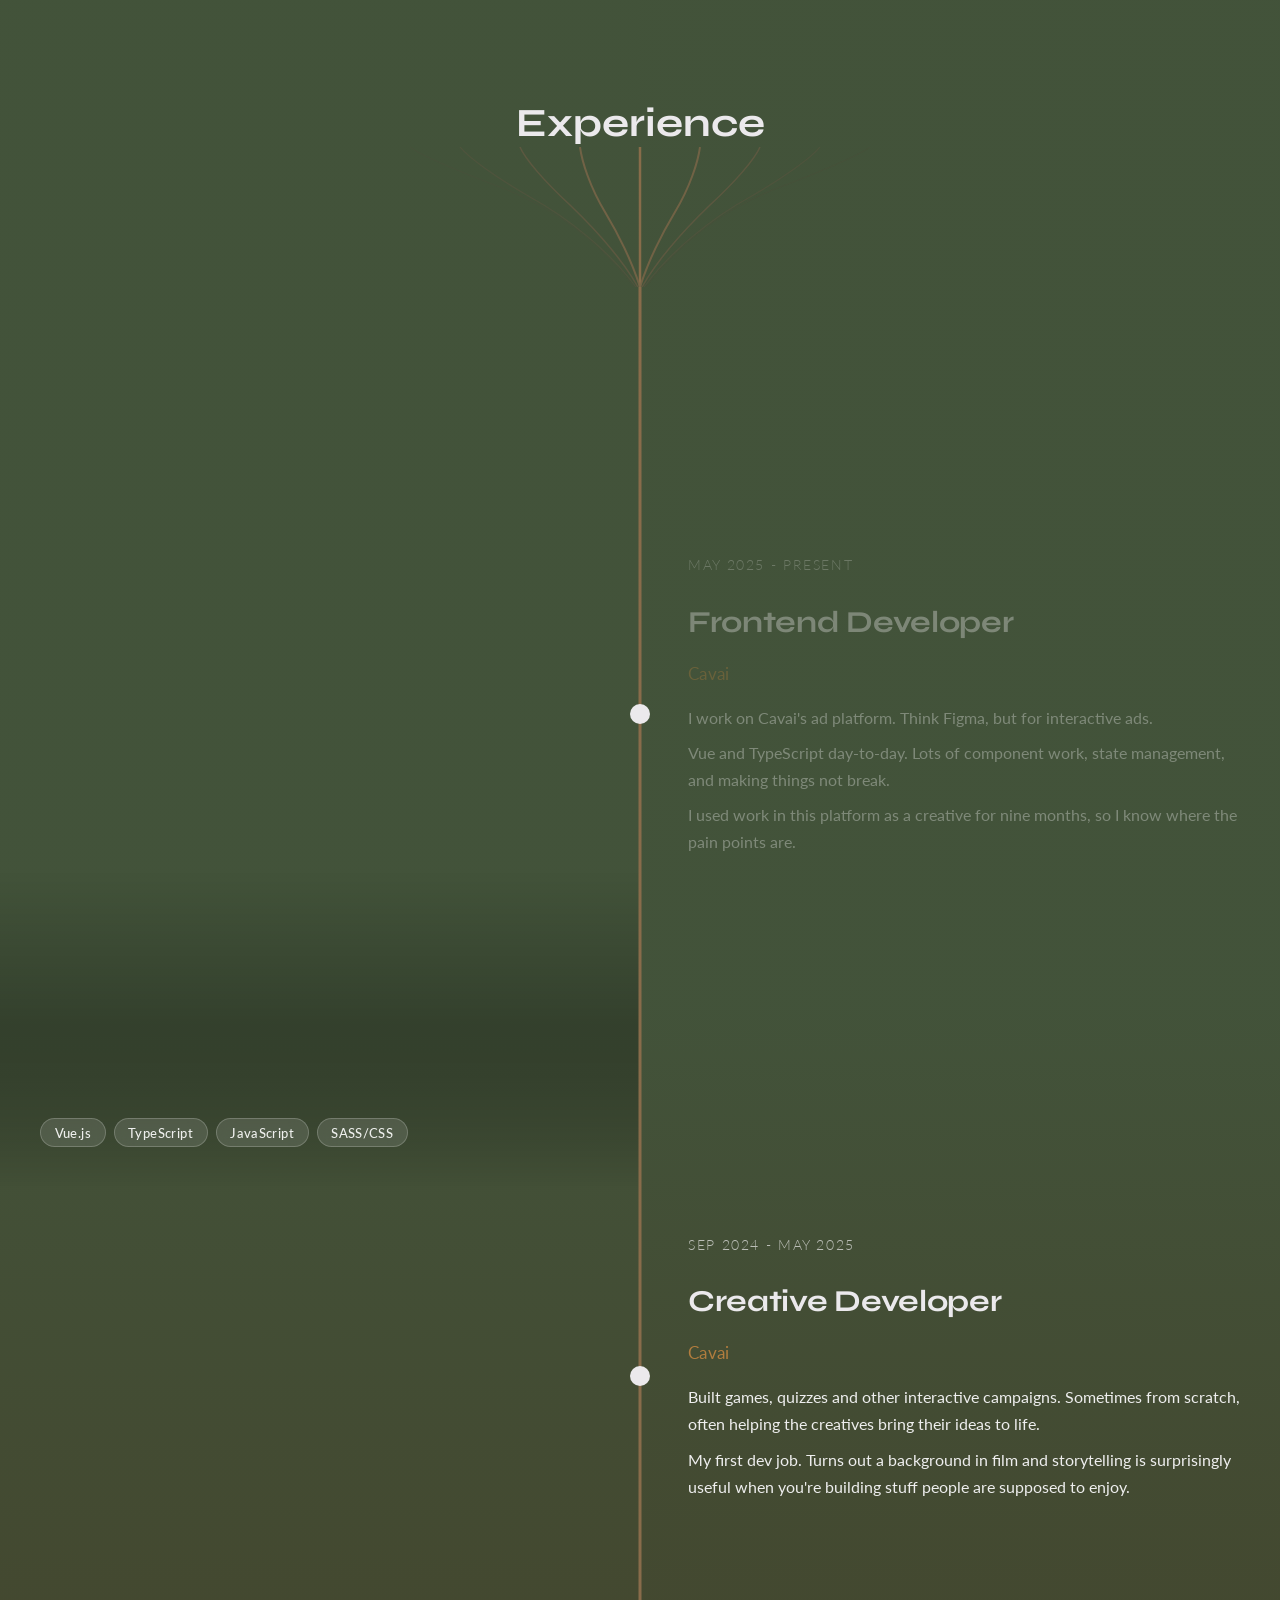
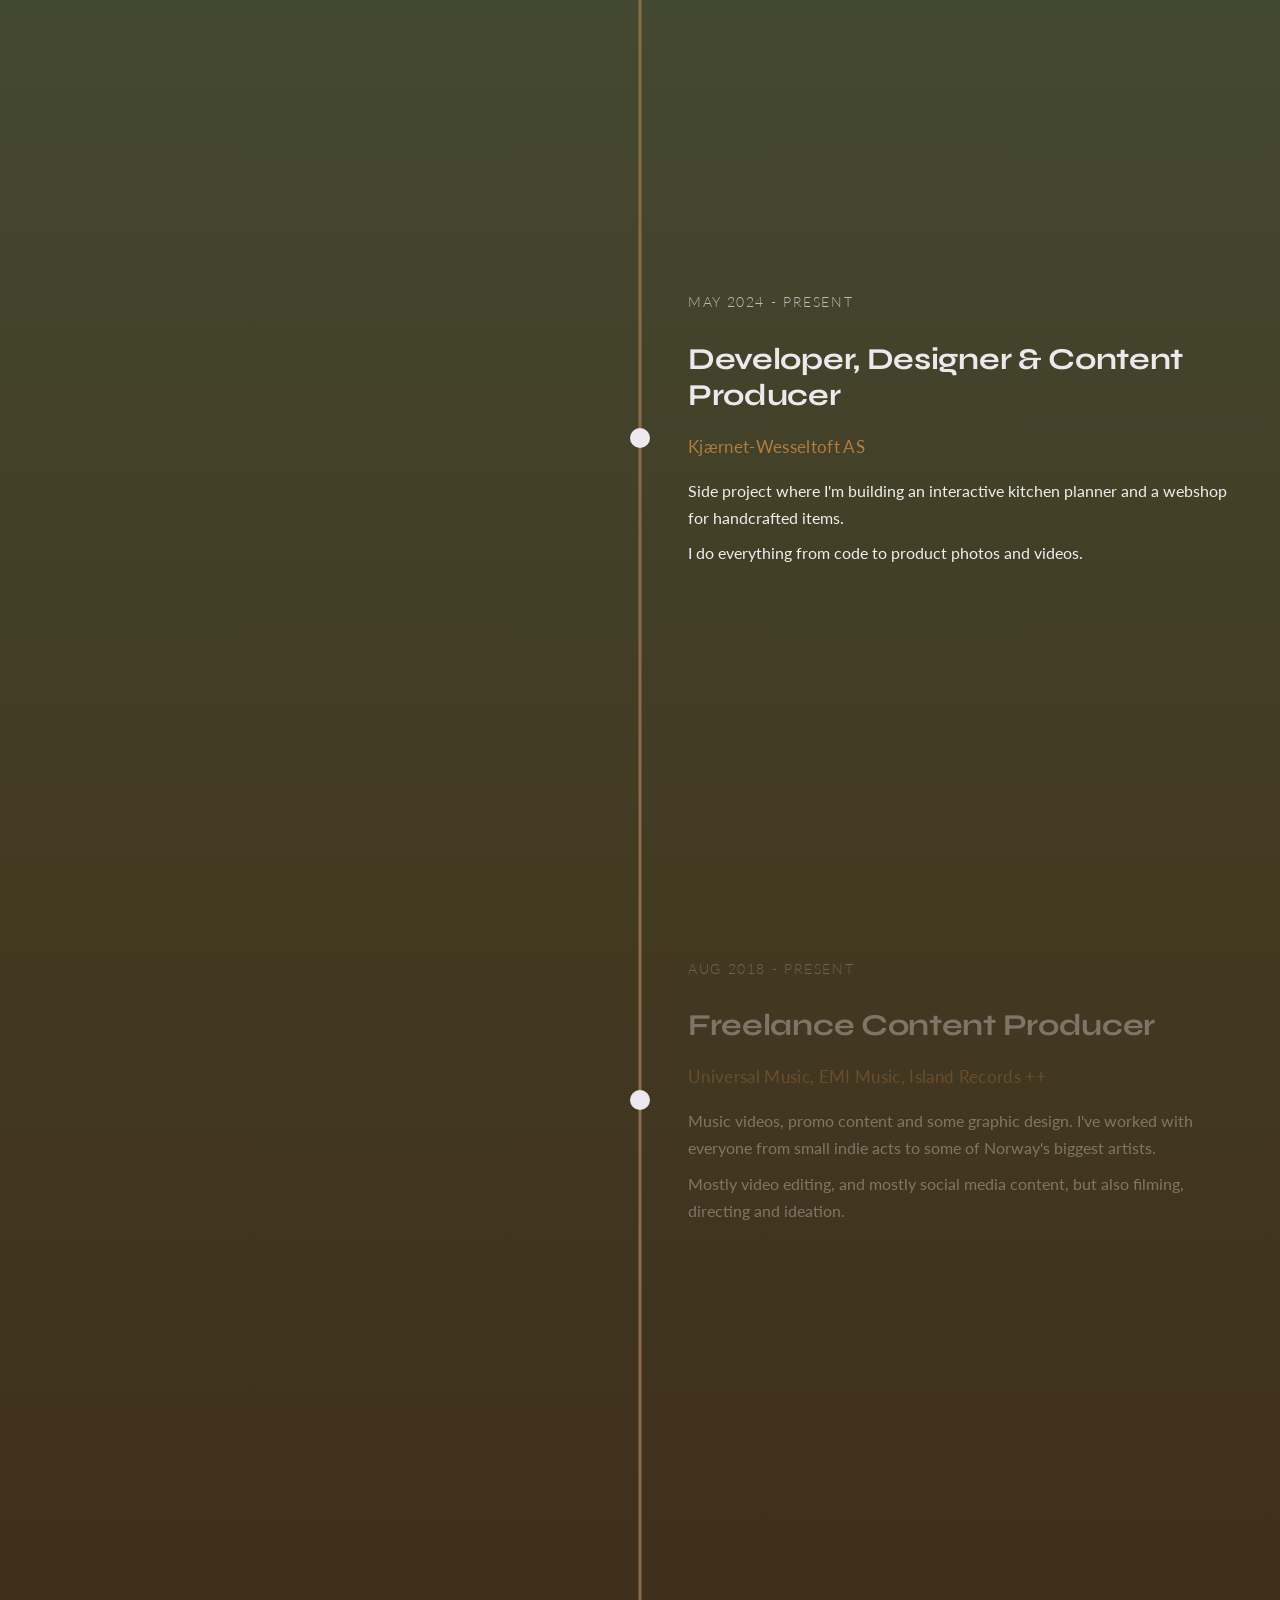
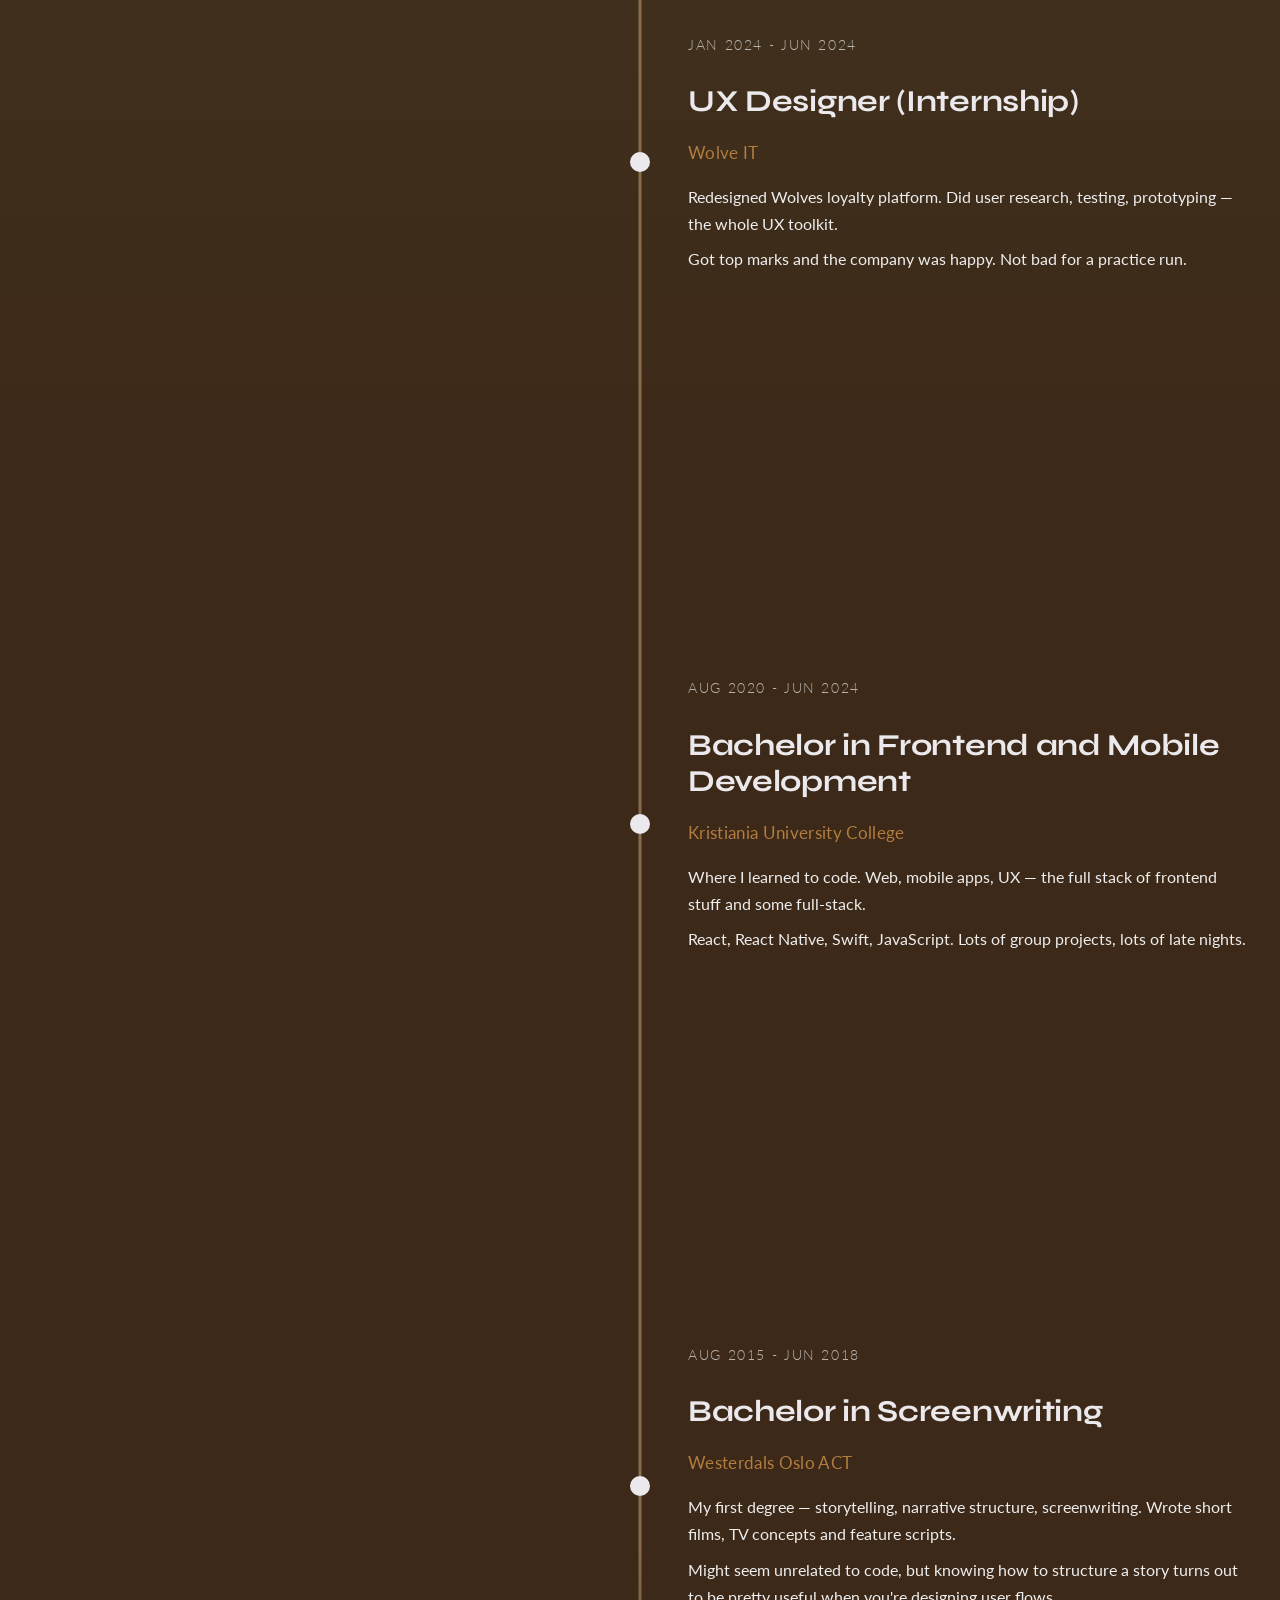
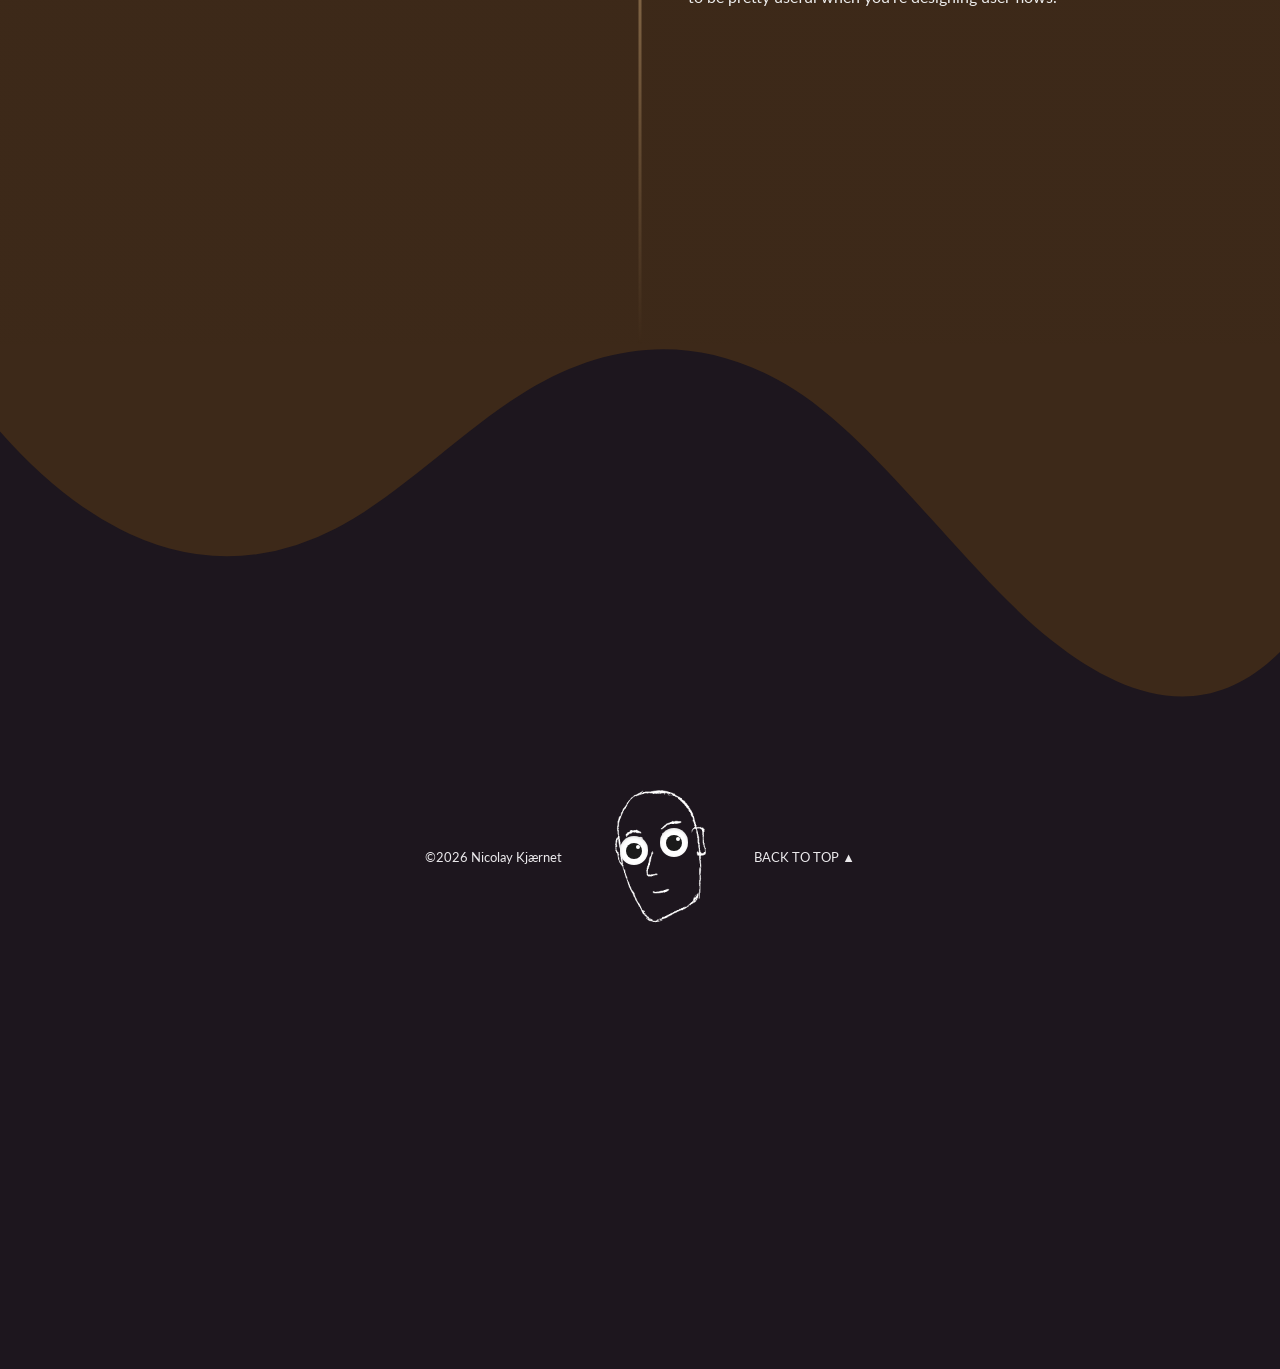
==== commit d49200eb: "Add profile one-liner" ====
--- a/index.html
+++ b/index.html
@@ -334,6 +334,7 @@
                 alt="Nicolay Kjærnet"
               />
             </div>
+            <p class="profile-oneliner" data-i18n="about.oneliner">Frontend @ Cavai · Tønsberg</p>
           </div>
           <div class="skill-tags" aria-label="Skills" data-i18n-aria="about.skillsLabel">
             <span>Vue.js</span> <span>TypeScript</span> <span>JavaScript</span> <span>HTML</span>
--- a/css/index.css
+++ b/css/index.css
@@ -2251,10 +2251,11 @@
 
 .leaf {
   position: absolute;
+  top: -40px;
   width: 24px;
   aspect-ratio: 1;
   fill: oklch(65% 0.13 120);
-  opacity: 0.6;
+  opacity: 0;
   animation: leafFall linear infinite;
 }
 
@@ -2268,8 +2269,9 @@
 .leaf--8 { left: 93%; animation-duration: 19s; animation-delay: 2s;  width: 11px; height: 11px; fill: oklch(50% 0.09 75); }
 
 @keyframes leafFall {
-  0%   { transform: translateY(-20px) rotate(0deg); opacity: 0; }
-  5%   { opacity: 0.6; }
+  0%   { transform: translateY(0) rotate(0deg); opacity: 0; }
+  3%   { opacity: 0; }
+  8%   { opacity: 0.6; }
   100% { transform: translateY(calc(100vh + 40px)) rotate(720deg); opacity: 0; }
 }
 
@@ -3112,6 +3114,7 @@
     height: 130px;
     box-shadow: inset 0 4px 12px rgba(0, 0, 0, 0.3), inset 0 1px 3px rgba(0, 0, 0, 0.2);
     overflow: hidden;
+    align-items: flex-end;
   }
 
   .profile-image__ring {
@@ -3119,12 +3122,20 @@
   }
 
   .profile-image img {
-    width: 100%;
-    height: 100%;
+    width: 80%;
+    height: auto;
     padding-top: 0;
-    object-fit: cover;
-    object-position: center 18%;
+    object-fit: contain;
     border-radius: 0;
+    margin-top: auto;
+  }
+
+  .profile-oneliner {
+    font-size: 0.85rem;
+    color: var(--clr-white-3);
+    letter-spacing: 0.05em;
+    margin: 0.5rem 0 0;
+    text-align: center;
   }
 
   .profile-card__title {
@@ -3229,7 +3240,29 @@
     height: 60px;
   }
 
-  .leaf { width: 12px; height: 12px; opacity: 0.25; }
+  .leaf { width: 12px; height: 12px; opacity: 0.25; top: -30px; }
+
+  .forest-roots,
+  .timeline-title {
+    display: none;
+  }
+
+  /* Drop the card — content flows directly on forest background */
+  .profile-card {
+    background-color: transparent;
+    padding: 1.5rem;
+    border-radius: 0;
+    margin-bottom: 0;
+  }
+
+  .profile-card:hover {
+    background-color: transparent;
+  }
+
+  /* Hide verbose bio on mobile — intro + timeline is enough */
+  .bio-container {
+    display: none;
+  }
 
   .wave-footer-top svg {
     height: 40px;
@@ -3407,6 +3440,7 @@
 
   /* Hide mobile-only elements on desktop */
   .profile-header__hero,
+  .profile-oneliner,
   .skill-tags,
   .bio-container {
     display: none;
@@ -3454,8 +3488,18 @@
 
   .scrollytelling-media .scrollytelling-fallback {
     object-fit: contain;
-    background-color: oklch(25% 0.02 80);
+    background-color: transparent;
     padding: 4rem;
+    max-width: 55%;
+    max-height: 55%;
+    margin: auto;
+    border-radius: 2rem;
+    animation: gentleFloat 6s ease-in-out infinite;
+  }
+
+  @keyframes gentleFloat {
+    0%, 100% { transform: translateY(0); }
+    50% { transform: translateY(-12px); }
   }
 
   /* Darken bottom area behind skill tags */
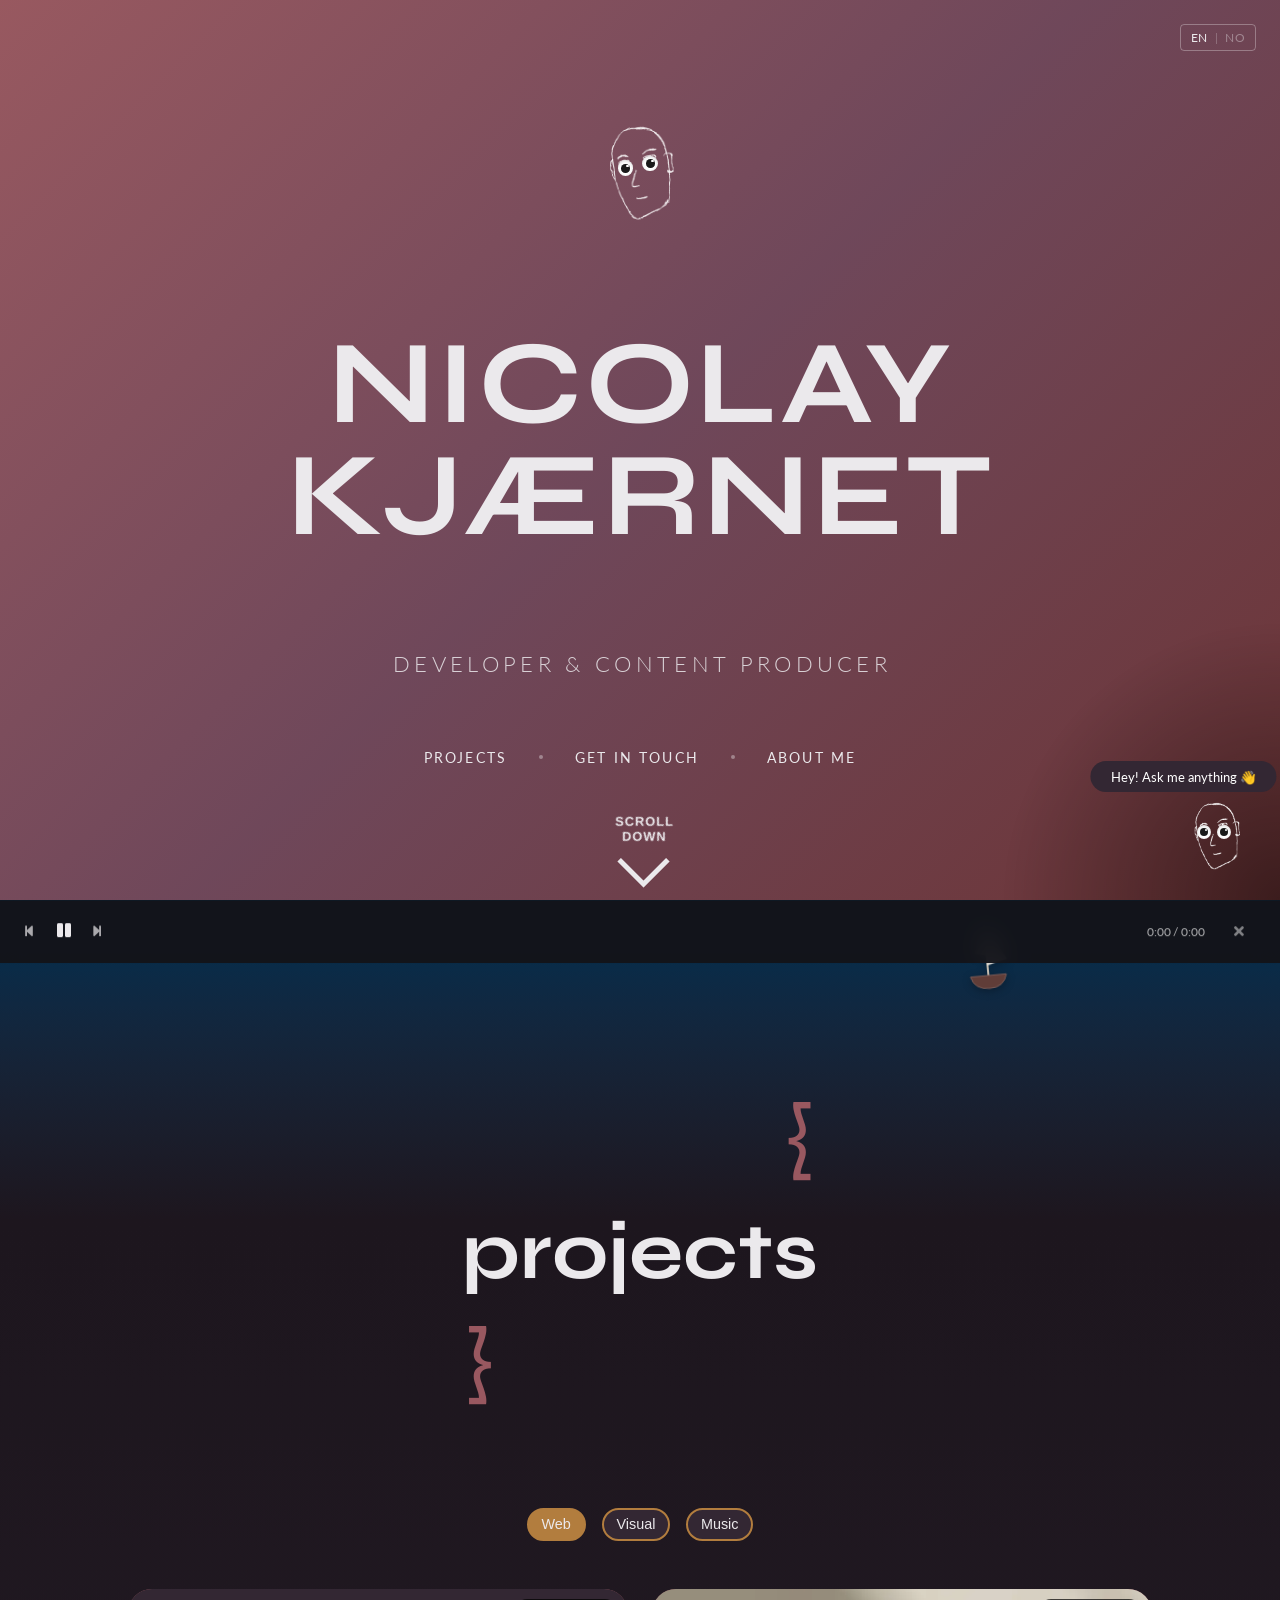
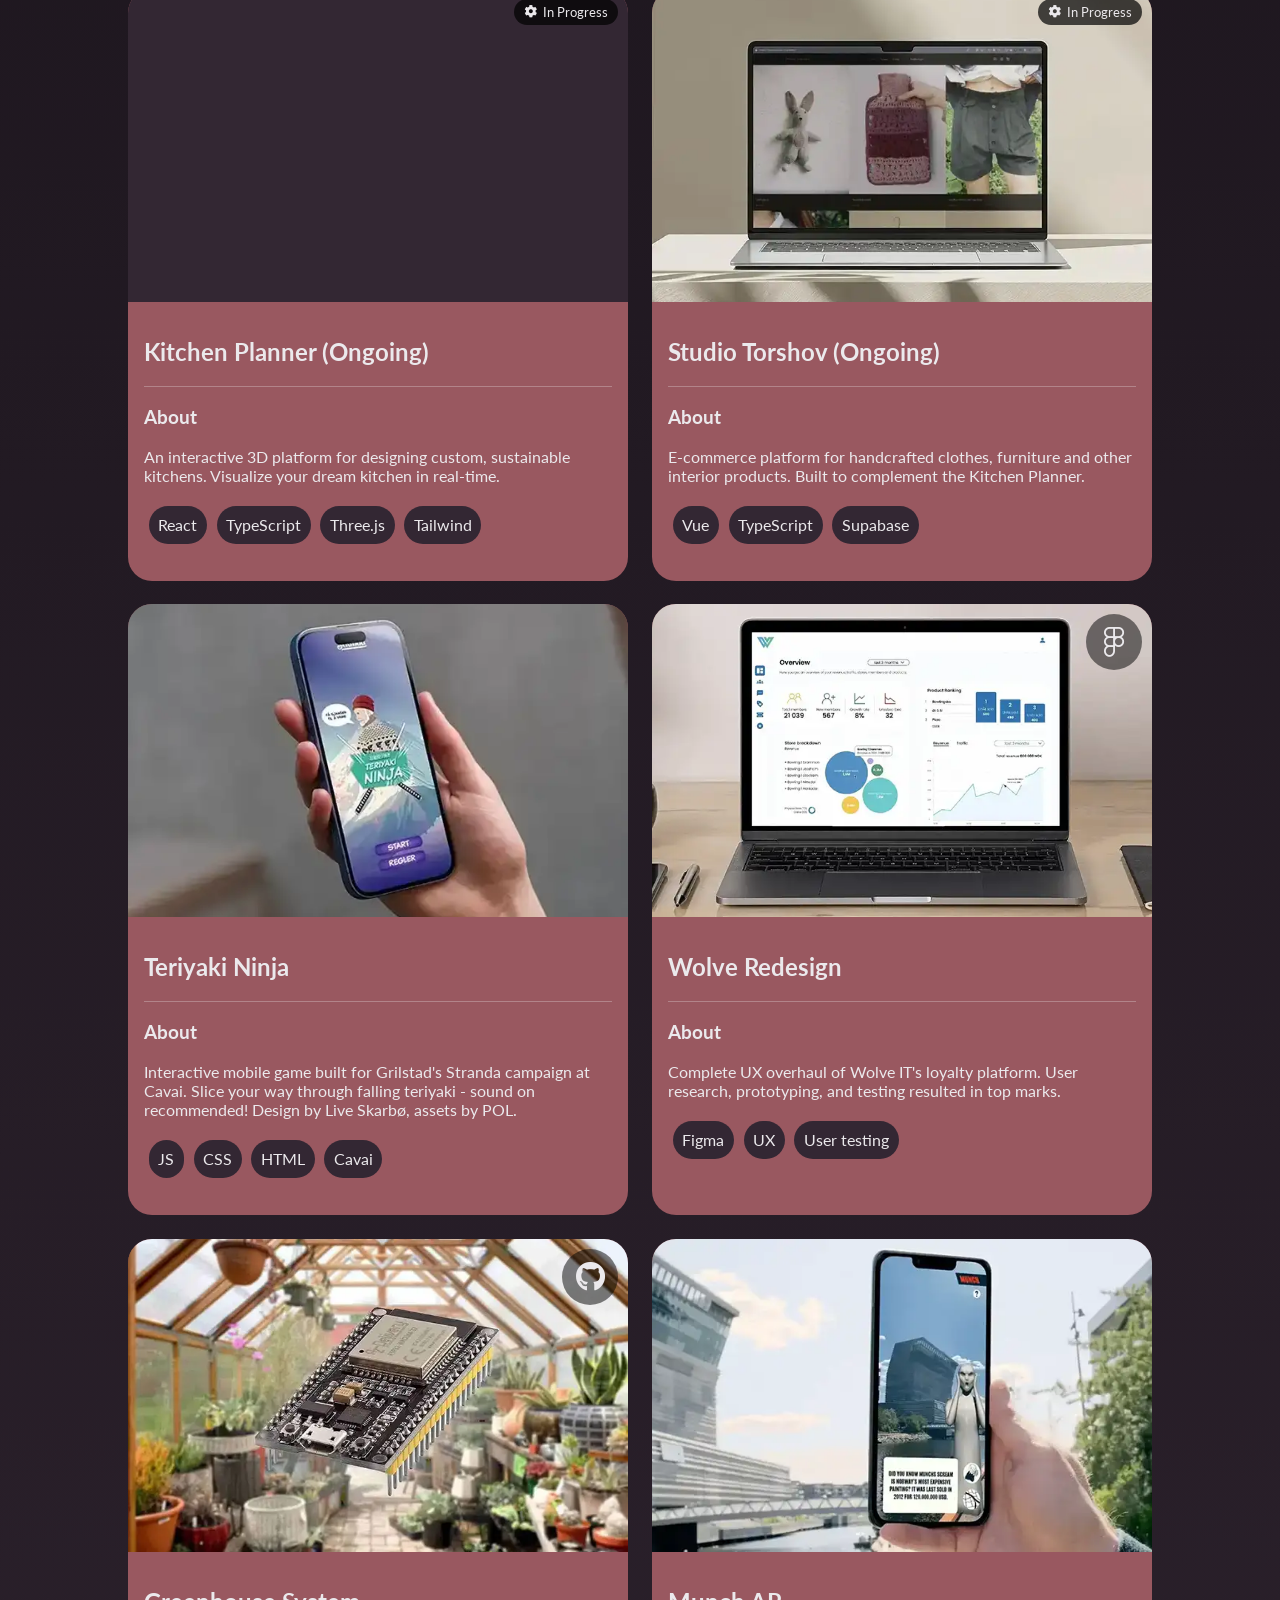
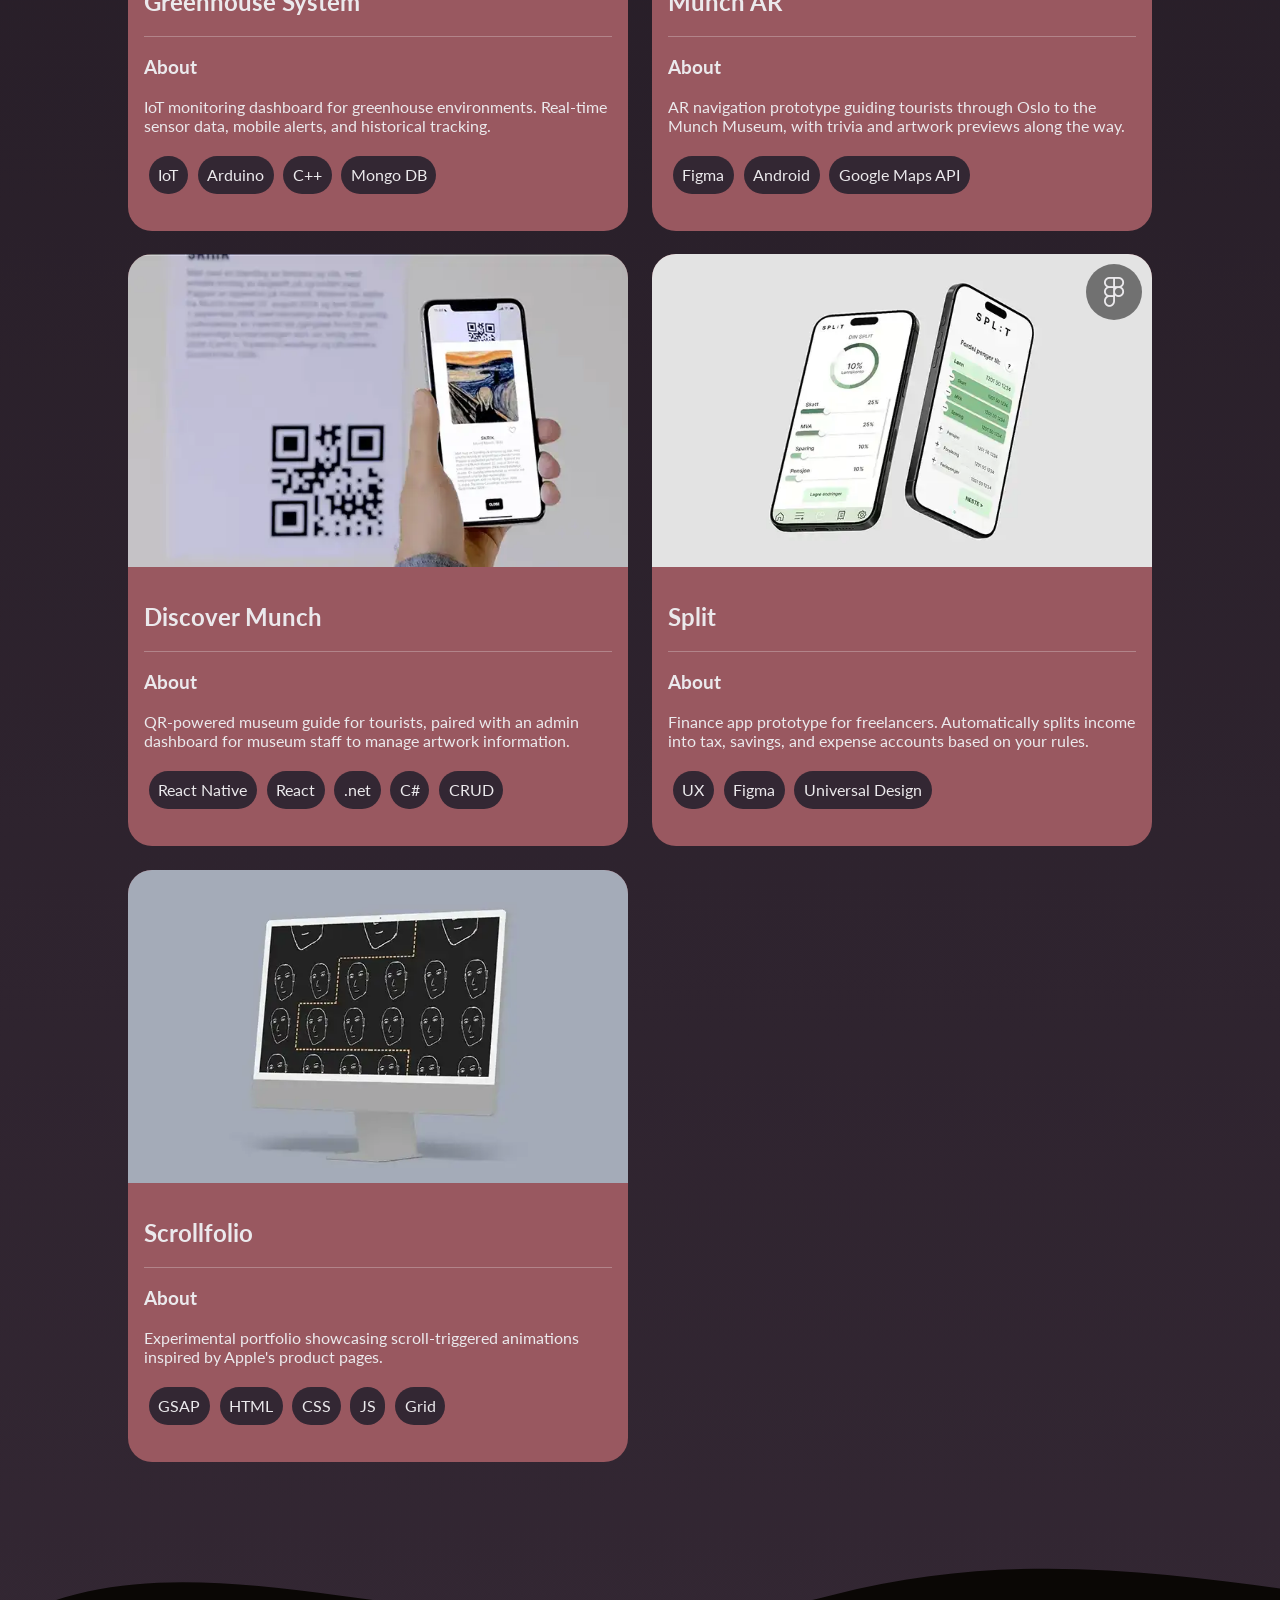
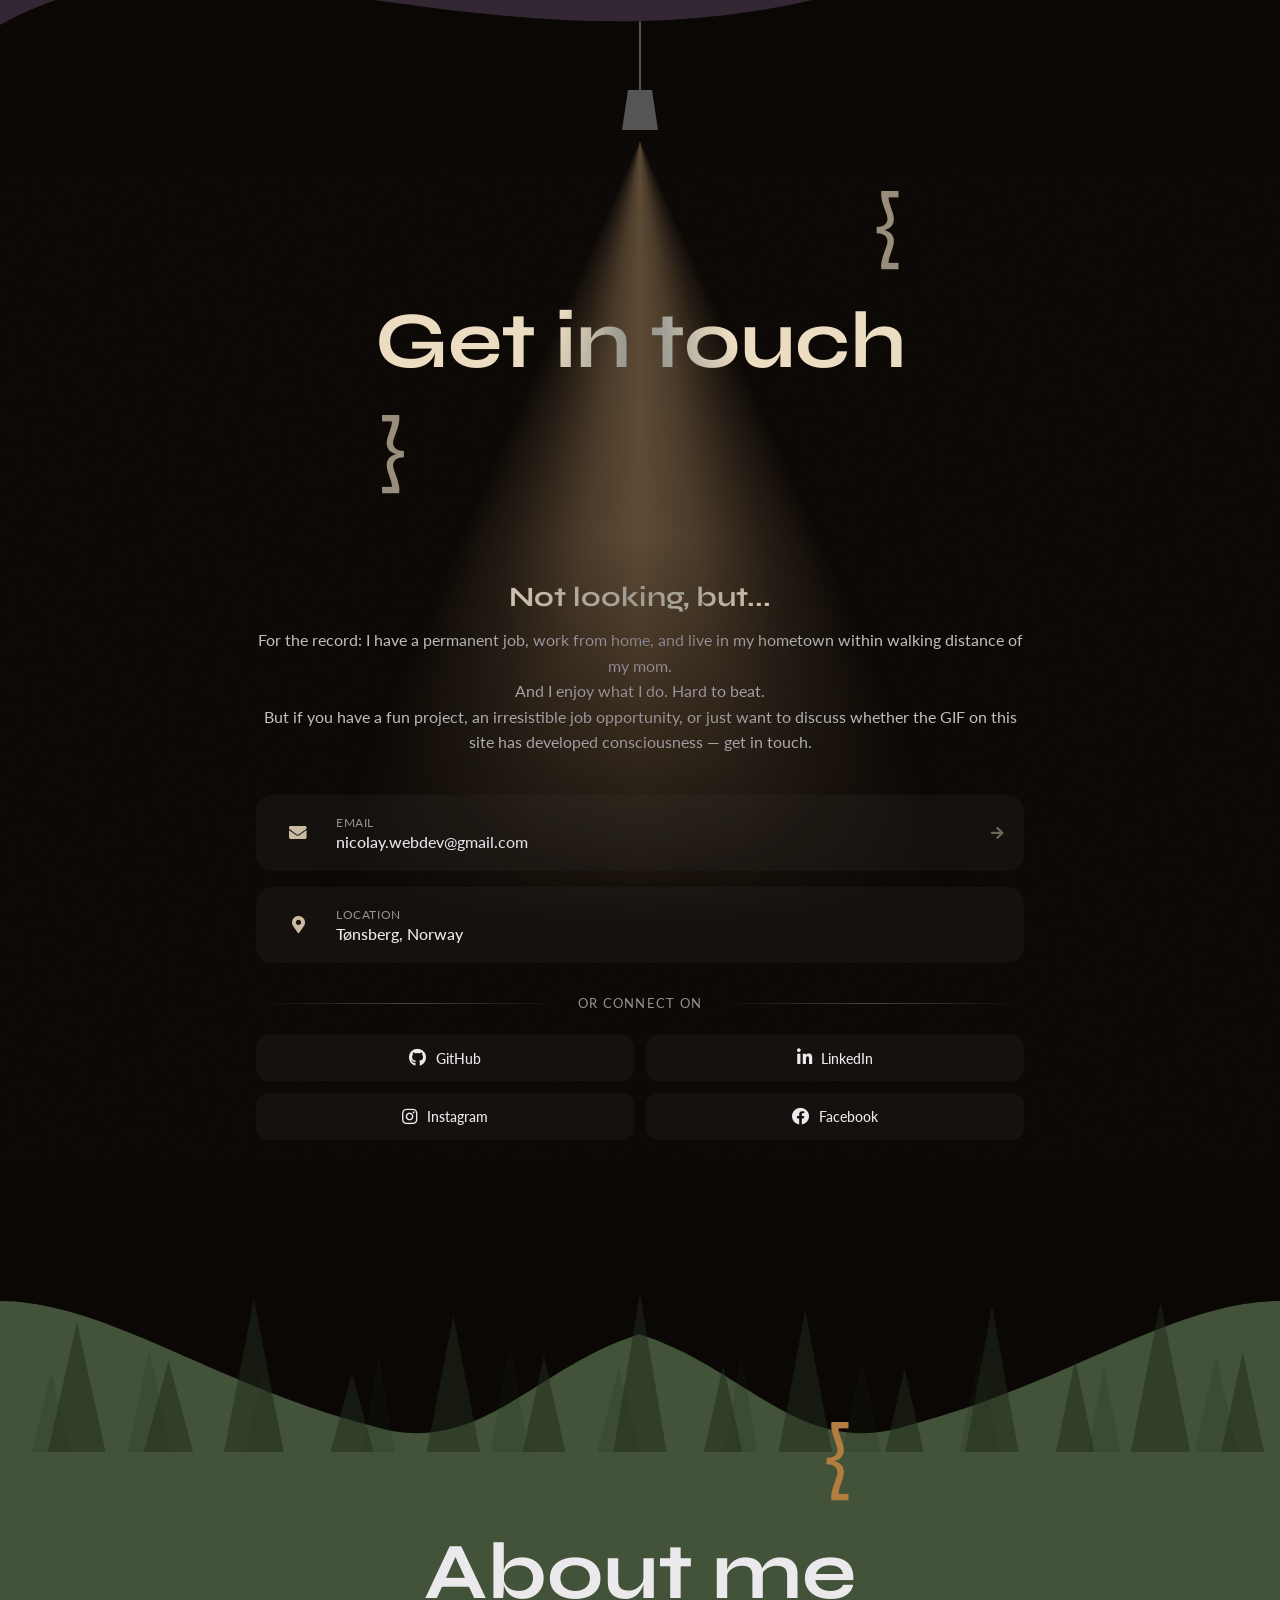
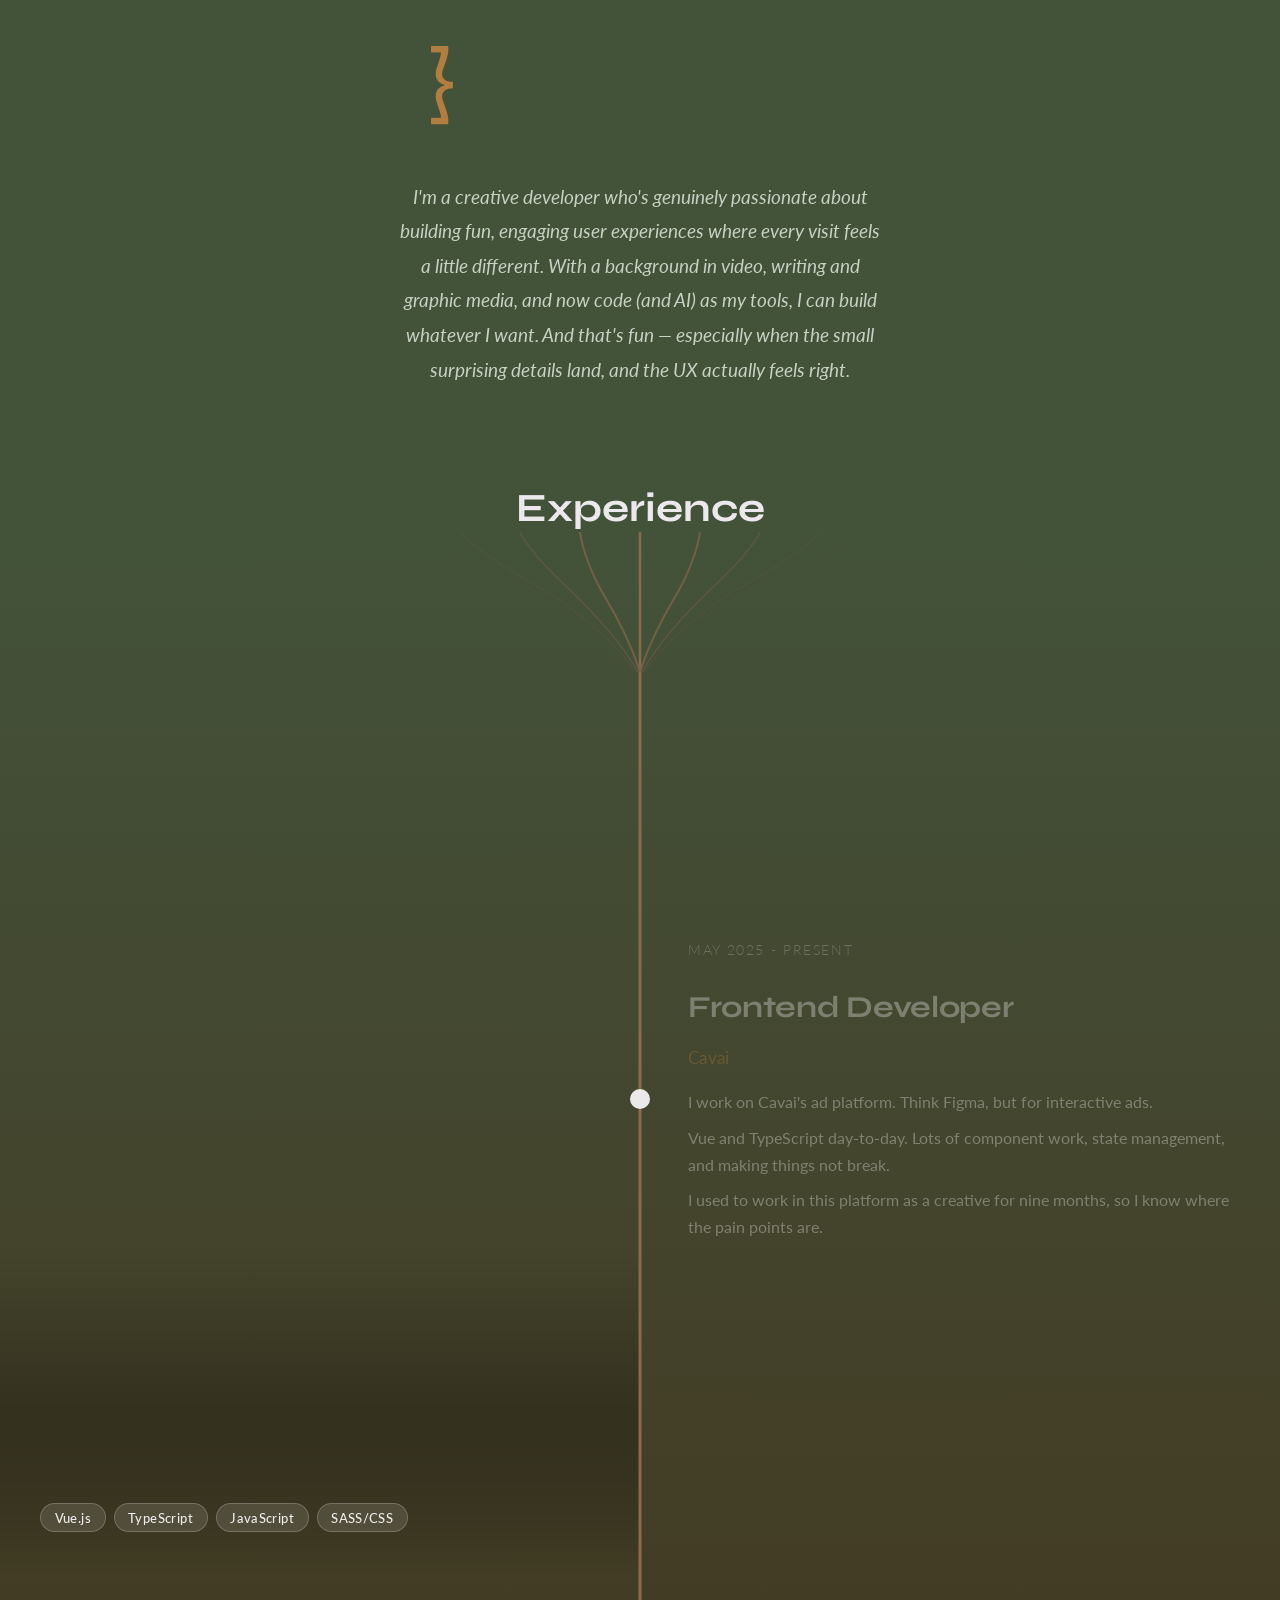
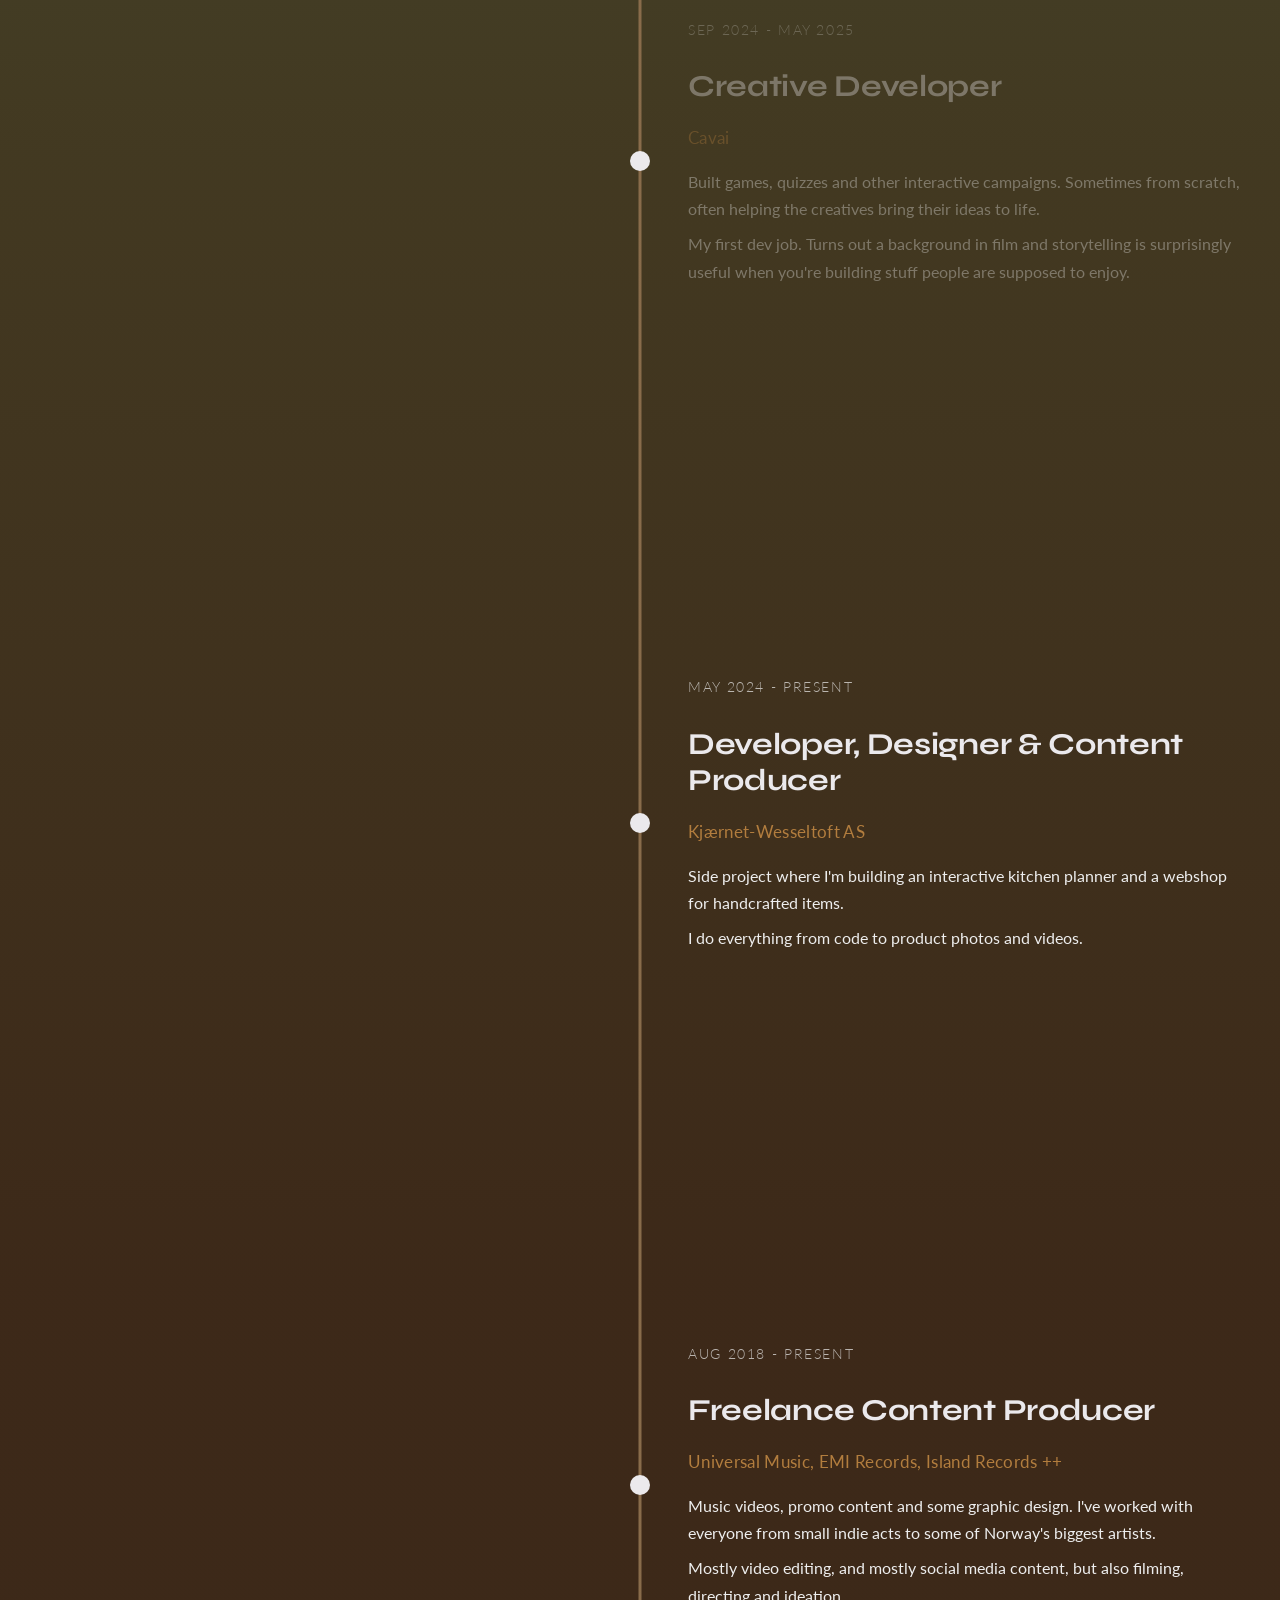
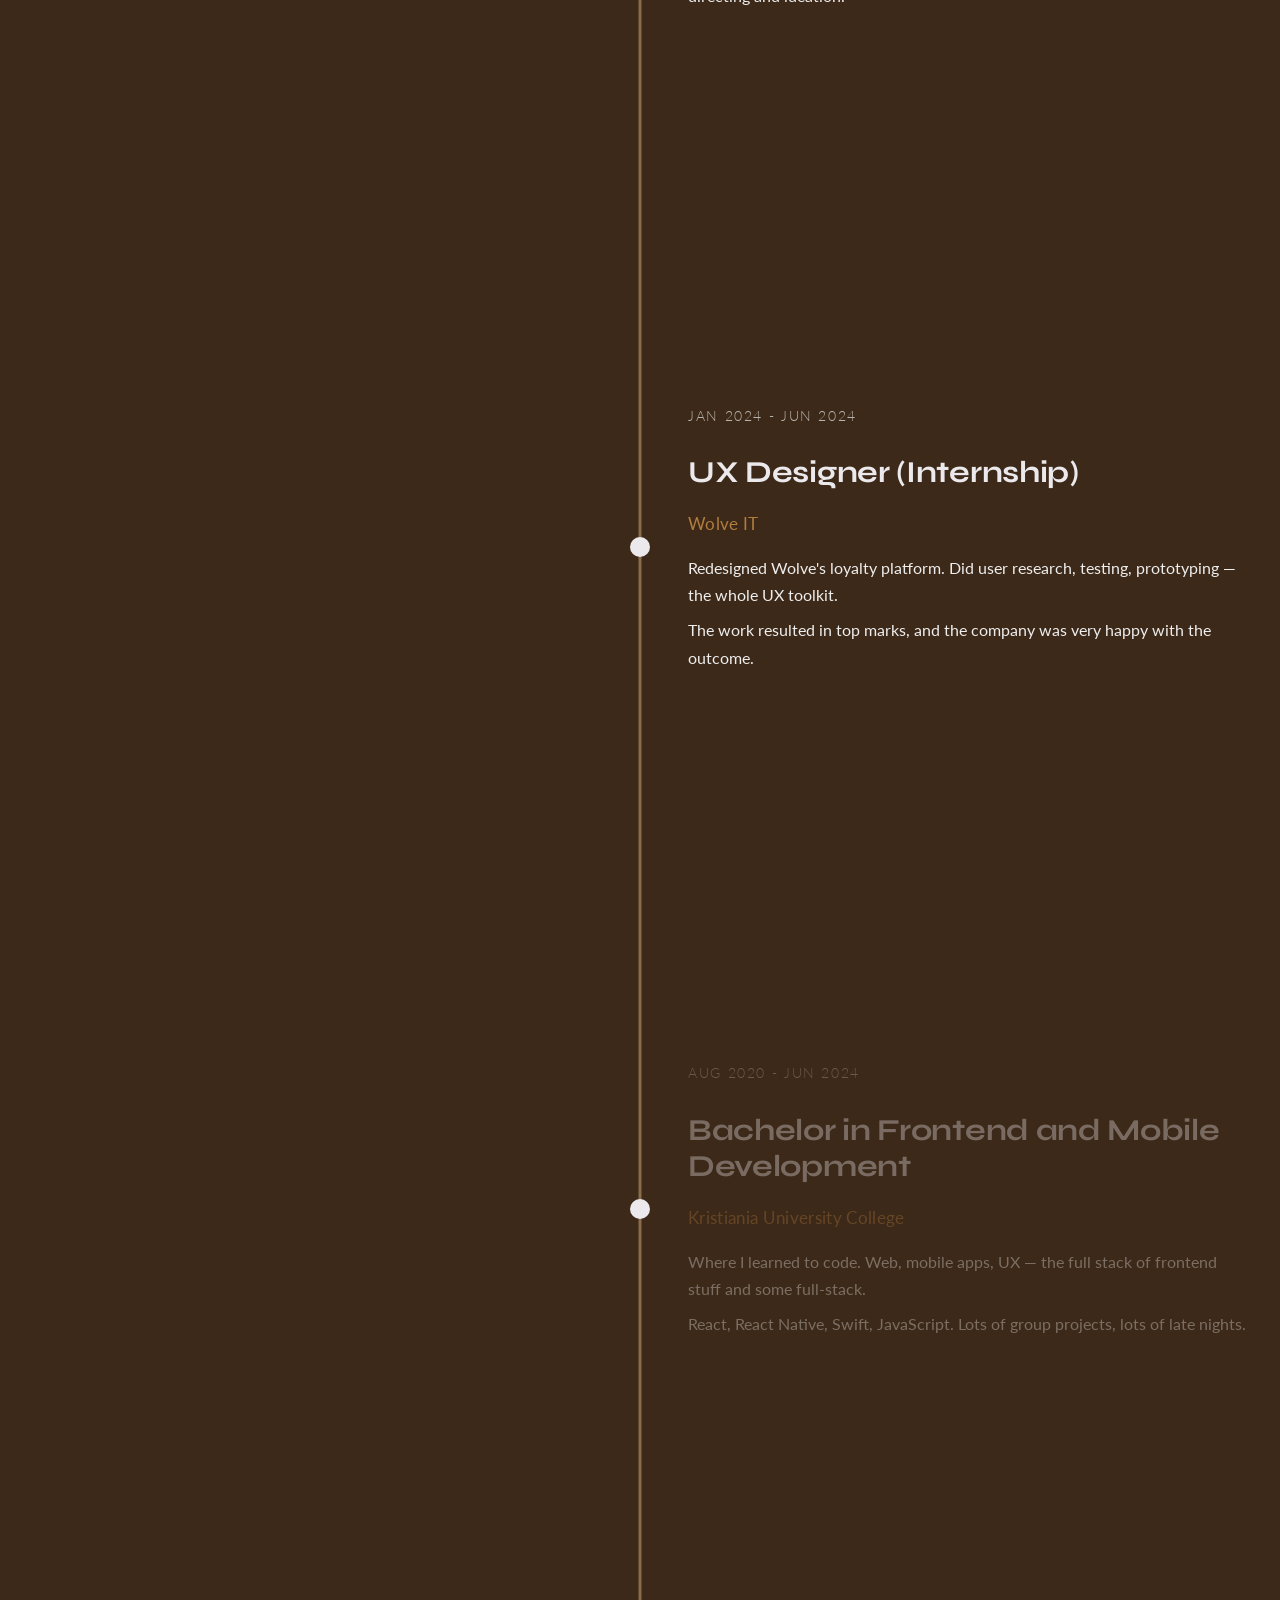
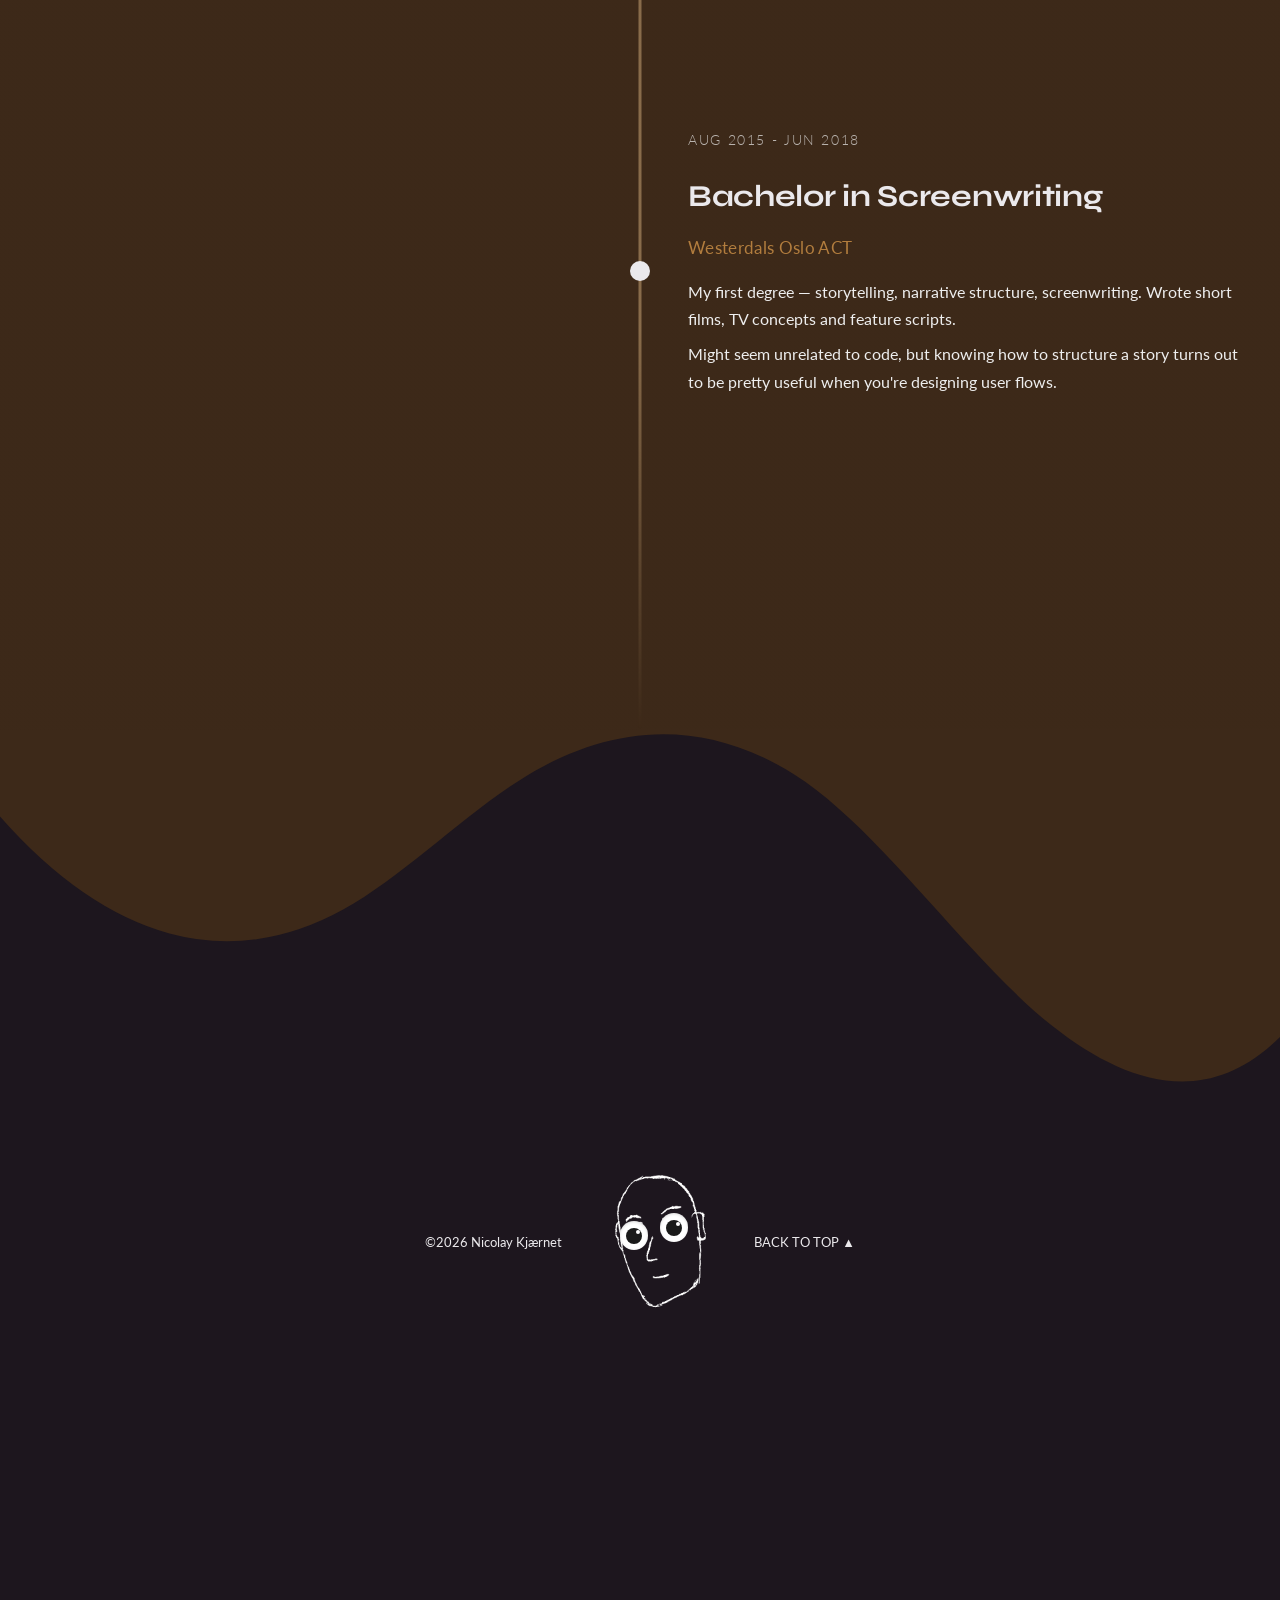
==== commit 3f0ed850: "feat: update contact section copy and speed up bot monologue Replace contact heading/subtitle with a" ====
--- a/index.html
+++ b/index.html
@@ -161,7 +161,7 @@
 
           <div class="contact-header">
             <h3 class="contact-header__title" data-i18n="contact.heading">Let's create something together</h3>
-            <p class="contact-header__subtitle" data-i18n="contact.subtitle">
+            <p class="contact-header__subtitle" data-i18n-html="contact.subtitle">
               Got a project in mind? A job opportunity? Or just want to say hello? I'd love to hear from you.
             </p>
           </div>
--- a/css/index.css
+++ b/css/index.css
@@ -248,9 +248,9 @@
   background: linear-gradient(
     to bottom,
     var(--clr-about) 0%,
-    var(--clr-about) 30%,
-    oklch(35% 0.04 90) 55%,
-    var(--clr-earth) 75%,
+    var(--clr-about) 15%,
+    oklch(35% 0.04 90) 35%,
+    var(--clr-earth) 55%,
     var(--clr-earth) 100%
   );
 }
@@ -307,7 +307,8 @@
 /* Dividers */
 .divider {
   background-color: var(--clr-white);
-  height: 0.1px;
+  height: 1px;
+  opacity: 0.3;
   border: none;
 }
 
@@ -755,7 +756,7 @@
 .project-section__img-container {
   position: relative;
   overflow: hidden;
-  aspect-ratio: 2 / 1;
+  aspect-ratio: 16 / 10;
 }
 
 .project-section__img {
@@ -879,21 +880,31 @@
   cursor: pointer;
 }
 
-/* Project Card Hover States */
-.project-section__article:hover .read-more-overlay {
-  opacity: 1;
-}
-
-.project-section__article:hover {
-  cursor: pointer;
-}
-
-.project-section__article:hover .project-section__img {
-  transform: scale(1.1);
-}
-
-.project-section__article:hover .noteworthy-techniques > ul > li {
-  background-color: var(--clr-dark);
+/* Project Card Hover States — desktop only */
+@media (hover: hover) {
+  .project-section__article:hover .read-more-overlay {
+    opacity: 1;
+  }
+
+  .project-section__article:hover {
+    cursor: pointer;
+  }
+
+  .project-section__article:hover .project-section__img {
+    transform: scale(1.05);
+  }
+
+  .project-section__article:hover .noteworthy-techniques > ul > li {
+    background-color: var(--clr-dark);
+  }
+}
+
+/* Mobile: always show read-more overlay subtly */
+@media (hover: none) {
+  .read-more-overlay {
+    opacity: 1;
+    background-color: rgba(0, 0, 0, 0.3);
+  }
 }
 
 /* ============================================
@@ -1134,42 +1145,33 @@
 .profile-image {
   position: relative;
   margin-bottom: 1.5rem;
-  border-radius: 50%;
-  border-top-left-radius: 50%;
-  border-top-right-radius: 50%;
-  border-bottom-left-radius: 0%;
-  border-bottom-right-radius: 0%;
-  corner-top-left-shape: squircle;
-  corner-top-right-shape: squircle;
-  corner-bottom-left-shape: square;
-  corner-bottom-right-shape: square;
-  background-color: var(--clr-about, var(--clr-orange));
   width: 120px;
+  aspect-ratio: 3 / 4;
   display: flex;
   justify-content: center;
+  align-items: flex-end;
   transition: transform 0.5s ease, filter 0.3s ease-in-out;
   outline: none;
   border: none;
   padding: 0;
-  overflow: hidden;
-  box-shadow: 0 4px 20px rgba(0, 0, 0, 0.25);
 
   &:focus {
     outline: none;
   }
 }
 
-/* Shine sweep pseudo-element */
-.profile-image::after {
+/* Colored rectangle behind image */
+.profile-image::before {
   content: '';
   position: absolute;
-  inset: 0;
-  background: linear-gradient(105deg, transparent 40%, rgba(255,255,255,0.15) 45%, rgba(255,255,255,0.05) 50%, transparent 55%);
-  z-index: 2;
-  transform: translateX(-100%);
-  transition: transform 0.6s ease;
-  pointer-events: none;
-}
+  bottom: 0;
+  left: -10px;
+  right: -10px;
+  height: 78%;
+  background-color: oklch(52% 0.06 60);
+  box-shadow: 0 4px 20px rgba(0, 0, 0, 0.25);
+}
+
 
 .profile-image__ring,
 .profile-image__ring::before,
@@ -1177,78 +1179,13 @@
   display: none;
 }
 
-@supports (corner-shape: squircle) {
-  .profile-image {
-    corner-top-left-shape: squircle;
-    corner-top-right-shape: squircle;
-    corner-bottom-left-shape: square;
-    corner-bottom-right-shape: square;
-  }
-
-  .profile-image__ring,
-  .profile-image__ring::before,
-  .profile-image__ring::after {
-    corner-shape: squircle;
-    width: 120px;
-    border-radius: 50%;
-    display: block;
-  }
-}
-
-.profile-image__ring {
-  box-sizing: border-box;
-  position: absolute;
-  aspect-ratio: 1;
-  inset: 0;
-  z-index: 3;
-  opacity: 0;
-  border: 2px dashed var(--clr-about, var(--clr-orange));
-  transition: 0.3s ease-in-out;
-  animation: ring-rotate 35s linear infinite;
-}
-
-
-.profile-image__ring::after {
-  content: '';
-  box-sizing: border-box;
-  z-index: 1;
-  position: absolute;
-  inset: 0;
-  aspect-ratio: 1;
-  border: 2px dashed var(--clr-about, var(--clr-orange));
-  transition: 1s ease-in-out;
-  animation: ring-rotate 40s linear infinite;
-}
-
-.profile-image__ring::before {
-  content: '';
-  box-sizing: border-box;
-  position: absolute;
-  inset: 0;
-  aspect-ratio: 1;
-  border: 2px dashed var(--clr-about, var(--clr-orange));
-  transition: 1s ease-in-out;
-  animation: ring-rotate 30s linear infinite;
-}
-
-@keyframes ring-rotate {
-  from {
-    transform: rotate(0deg);
-  }
-  to {
-    transform: rotate(360deg);
-  }
-}
-
 .profile-image img {
-  padding-top: 1rem;
-  box-sizing: border-box;
-  width: 160px;
+  width: 100%;
   height: 100%;
-  object-fit: cover;
+  object-fit: contain;
+  object-position: bottom center;
   transition: transform 0.5s ease, filter 0.5s ease;
   position: relative;
-  border-radius: 0%;
   z-index: 1;
 }
 
@@ -1367,10 +1304,6 @@
   filter: brightness(1.05);
 }
 
-/* Trigger shine sweep on card hover */
-.profile-card:hover .profile-image::after {
-  transform: translateX(100%);
-}
 
 .profile-image:hover .profile-image__ring {
   opacity: 1;
@@ -1606,29 +1539,301 @@
   transform: translateX(-50%) scaleX(-1);
 }
 
-.peek-gif--chatbot {
+
+/* Chatbot reveal window */
+.chatbot-reveal {
+  position: fixed;
+  bottom: 1.5rem;
+  right: 1.5rem;
+  width: min(360px, calc(100vw - 3rem));
+  max-height: 70vh;
+  background: var(--clr-dark);
+  border-radius: 1rem;
+  box-shadow: 0 8px 40px rgba(0, 0, 0, 0.5);
+  z-index: 1001;
+  overflow: hidden;
+  transform: translateY(20px) scale(0.95);
+  opacity: 0;
+  pointer-events: none;
+  transition: transform 0.35s cubic-bezier(0.34, 1.56, 0.64, 1), opacity 0.25s ease;
+}
+
+.chatbot-reveal--visible {
+  transform: translateY(0) scale(1);
+  opacity: 1;
+  pointer-events: auto;
+}
+
+.chatbot-reveal__header {
+  display: flex;
+  align-items: center;
+  justify-content: space-between;
+  padding: 0.75rem 1rem;
+  background: var(--clr-dark-2);
+  color: var(--clr-white);
+}
+
+.chatbot-reveal__title {
+  font-family: 'Lato', sans-serif;
+  font-weight: 700;
+  font-size: 0.95rem;
+}
+
+.chatbot-reveal__close {
+  background: none;
+  border: none;
+  color: white;
+  font-size: 1.4rem;
+  cursor: pointer;
+  padding: 0;
+  min-width: 44px;
+  min-height: 44px;
+  display: flex;
+  align-items: center;
+  justify-content: center;
+  opacity: 0.7;
+  transition: opacity 0.15s ease;
+}
+
+.chatbot-reveal__close:hover {
+  opacity: 1;
+}
+
+.chatbot-reveal__close--locked {
+  opacity: 0.2;
+  cursor: not-allowed;
+}
+
+.chatbot-reveal__body {
+  padding: 1rem;
+  display: flex;
+  flex-direction: column;
+  align-items: flex-start;
+  gap: 0.6rem;
+  max-height: 60vh;
+  overflow-y: auto;
+}
+
+.chatbot-reveal__row {
+  display: none;
+  align-items: flex-start;
+  gap: 0.5rem;
+  opacity: 0;
+  transform: translateY(6px);
+  transition: opacity 0.3s ease, transform 0.3s ease;
+  max-width: 85%;
+}
+
+.chatbot-reveal__row.chatbot-reveal__msg--visible {
+  display: flex;
+  opacity: 1;
+  transform: translateY(0);
+}
+
+.chatbot-reveal__avatar {
+  width: 28px;
+  height: 28px;
+  border-radius: 50%;
+  object-fit: cover;
+  filter: invert(1);
+  flex-shrink: 0;
+}
+
+.chatbot-reveal__typing {
+  background: rgba(255, 255, 255, 0.1);
+  border-radius: 1rem;
+  padding: 0.6rem 1rem;
+  display: flex;
+  align-items: center;
+  gap: 0.3rem;
+}
+
+.chatbot-reveal__dot {
+  width: 6px;
+  height: 6px;
+  background: rgba(255, 255, 255, 0.5);
+  border-radius: 50%;
+  animation: chatbot-dot-bounce 1.2s ease-in-out infinite;
+}
+
+.chatbot-reveal__dot:nth-child(2) { animation-delay: 0.15s; }
+.chatbot-reveal__dot:nth-child(3) { animation-delay: 0.3s; }
+
+@keyframes chatbot-dot-bounce {
+  0%, 60%, 100% { transform: translateY(0); opacity: 0.4; }
+  30% { transform: translateY(-4px); opacity: 1; }
+}
+
+.chatbot-reveal__text {
+  color: white;
+  font-family: 'Lato', sans-serif;
+  font-size: 0.9rem;
+  text-align: left;
+  line-height: 1.5;
+  margin: 0;
+  background: rgba(255, 255, 255, 0.1);
+  padding: 0.6rem 0.9rem;
+  border-radius: 0 1rem 1rem 1rem;
+}
+
+.chatbot-reveal__gif {
+  flex: 1;
+  min-width: 0;
+  border-radius: 0 1rem 1rem 1rem;
+}
+
+@keyframes chatbot-msg-in {
+  from { opacity: 0; transform: translateY(6px); }
+  to { opacity: 1; transform: translateY(0); }
+}
+
+.chatbot-reveal__offline {
+  color: rgba(255, 255, 255, 0.35);
+  font-family: 'Lato', sans-serif;
+  font-size: 0.8rem;
+  font-style: italic;
+  text-align: center;
+  width: 100%;
+  margin: 1rem 0 0;
+  animation: chatbot-msg-in 0.5s ease both;
+}
+
+.chatbot-reveal__link {
+  display: inline-block;
+  margin-top: 0.4rem;
+  color: var(--clr-orange, #e8a44a);
+  font-family: 'Lato', sans-serif;
+  font-size: 0.85rem;
+  text-decoration: none;
+  opacity: 0.9;
+  transition: opacity 0.15s ease;
+}
+
+.chatbot-reveal__link:hover {
+  opacity: 1;
+  text-decoration: underline;
+}
+
+
+/* Choice buttons */
+.chatbot-reveal__choices {
+  align-self: stretch;
+  display: flex;
+  flex-direction: column;
+  gap: 0.4rem;
+  margin-top: 0.3rem;
+  animation: chatbot-msg-in 0.3s ease both;
+}
+
+.chatbot-reveal__choice {
+  background: transparent;
+  border: 1px solid var(--clr-orange);
+  color: var(--clr-orange);
+  font-family: 'Lato', sans-serif;
+  font-size: 0.85rem;
+  padding: 0.5rem 0.9rem;
+  border-radius: 1rem;
+  cursor: pointer;
+  text-align: left;
+  transition: background 0.15s ease, color 0.15s ease;
+}
+
+.chatbot-reveal__choice:hover {
+  background: var(--clr-orange);
+  color: var(--clr-dark);
+}
+
+.chatbot-reveal__choice--selected {
+  background: var(--clr-dark-2);
+  border-color: var(--clr-dark-2);
+  color: var(--clr-white);
+  cursor: default;
+  align-self: flex-end;
+  pointer-events: none;
+}
+
+
+.peek-gif__bubble--visible {
+  opacity: 1;
+}
+
+/* ---- Faux Bot (chatbot prank) ---- */
+.faux-bot {
+  position: fixed;
+  top: 0;
+  left: 0;
+  z-index: 900;
+  pointer-events: none;
+  opacity: 0;
+  user-select: none;
+  -webkit-user-select: none;
+  -webkit-touch-callout: none;
+  -webkit-tap-highlight-color: transparent;
+}
+
+.faux-bot__img {
+  width: 80px;
+  height: 80px;
+  border-radius: 50%;
+  object-fit: cover;
+  filter: invert(1);
+}
+
+.faux-bot__bubble {
+  position: absolute;
+  bottom: 105%;
+  left: 50%;
+  transform: translateX(-50%);
+  background: none;
+  color: white;
+  font-family: 'Lato', sans-serif;
+  font-size: 0.8rem;
+  font-weight: 700;
+  padding: 0;
+  white-space: nowrap;
+  opacity: 0;
+  pointer-events: none;
+  transition: opacity 0.2s ease;
+  text-shadow: 0 1px 6px rgba(0, 0, 0, 0.7), 0 0 2px rgba(0, 0, 0, 0.5);
+}
+
+.faux-bot--active {
   pointer-events: auto;
   cursor: pointer;
 }
 
-.peek-gif__bubble--chatbot {
-  background: oklch(40% 0.12 265);
+.faux-bot__bubble--lure {
+  background: var(--clr-dark-2);
   padding: 0.45rem 0.8rem;
   border-radius: 1rem;
   text-shadow: none;
   font-weight: 400;
-  white-space: nowrap;
+  white-space: normal;
+  width: 10rem;
+  text-align: center;
   pointer-events: auto;
   cursor: pointer;
 }
 
-.peek-gif__bubble--reveal {
-  white-space: normal;
-  width: min(500px, 92vw);
-  text-align: center;
-}
-
-.peek-gif__bubble--visible {
+.faux-bot__bubble--visible {
+  opacity: 1;
+}
+
+/* Subtle gradient behind faux-bot lure in bottom-right corner */
+.faux-bot__bg {
+  position: fixed;
+  bottom: 0;
+  right: 0;
+  width: 280px;
+  height: 280px;
+  background: radial-gradient(ellipse at bottom right, rgba(0, 0, 0, 0.45) 0%, transparent 70%);
+  pointer-events: none;
+  opacity: 0;
+  z-index: 899;
+  transition: opacity 0.5s ease;
+}
+
+.faux-bot__bg--visible {
   opacity: 1;
 }
 
@@ -1979,10 +2184,11 @@
   left: 50%;
   transform: translate(-50%, -50%) scale(0.5);
   font-family: 'Syne', sans-serif;
-  font-size: 5rem;
+  font-size: clamp(3rem, 12vw, 5rem);
   font-weight: 900;
   color: white;
   text-shadow: 0 2px 30px rgba(0, 0, 0, 0.5);
+  white-space: nowrap;
   animation: go-flash 0.65s ease-out forwards;
   z-index: 10001;
   pointer-events: none;
@@ -2169,8 +2375,8 @@
 /* Sailboat on wave — positioned in .section-projects, sits at the wave line */
 .wave-boat {
   position: absolute;
-  width: 40px;
-  height: 54px;
+  width: 60px;
+  height: 84px;
   left: 75%;
   top: 0;
   z-index: 10;
@@ -2727,6 +2933,7 @@
   height: 100%;
   object-fit: cover;
   cursor: pointer;
+  display: block;
 }
 
 .visual-card__play-overlay {
@@ -2765,6 +2972,9 @@
 
 .visual-card__info {
   padding: 1rem;
+  min-height: 9rem;
+  display: flex;
+  flex-direction: column;
 }
 
 .visual-card__title {
@@ -2917,6 +3127,11 @@
   font-size: 0.9rem;
   cursor: pointer;
   padding: 0.25rem;
+  min-width: 44px;
+  min-height: 44px;
+  display: flex;
+  align-items: center;
+  justify-content: center;
   opacity: 0.5;
   transition: opacity 0.2s ease;
   flex-shrink: 0;
@@ -2972,6 +3187,107 @@
   opacity: 0.7;
 }
 
+/* ---- Video Cinema Modal ---- */
+.video-modal {
+  position: fixed;
+  inset: 0;
+  z-index: 1000;
+  pointer-events: none;
+  display: none;
+}
+
+.video-modal--open {
+  display: block;
+  pointer-events: auto;
+}
+
+.video-modal__backdrop {
+  position: absolute;
+  inset: 0;
+  background: rgba(0, 0, 0, 0.92);
+  opacity: 0;
+}
+
+.video-modal__wrap {
+  position: fixed;
+  border-radius: 1rem;
+  overflow: hidden;
+  z-index: 1001;
+  background: black;
+  box-shadow: 0 8px 60px rgba(0, 0, 0, 0.6), 0 2px 20px rgba(0, 0, 0, 0.4);
+}
+
+.video-modal__video {
+  width: 100%;
+  height: 100%;
+  display: block;
+}
+
+.video-modal__close {
+  position: fixed;
+  top: 1rem;
+  right: 1.5rem;
+  background: none;
+  border: none;
+  color: var(--clr-white);
+  font-size: 2.5rem;
+  cursor: pointer;
+  z-index: 1002;
+  opacity: 0;
+  transition: color 0.2s ease;
+}
+
+.video-modal__close:hover {
+  color: rgba(255, 255, 255, 0.7);
+}
+
+.video-modal__prev,
+.video-modal__next {
+  position: fixed;
+  top: 50%;
+  transform: translateY(-50%);
+  background: rgba(255, 255, 255, 0.1);
+  backdrop-filter: blur(8px);
+  -webkit-backdrop-filter: blur(8px);
+  border: 1px solid rgba(255, 255, 255, 0.15);
+  color: var(--clr-white);
+  font-size: 1.2rem;
+  width: 3rem;
+  height: 3rem;
+  border-radius: 50%;
+  cursor: pointer;
+  z-index: 1002;
+  opacity: 0;
+  transition: background 0.2s ease, transform 0.2s ease;
+  display: flex;
+  align-items: center;
+  justify-content: center;
+}
+
+.video-modal__prev { left: 1.2rem; }
+.video-modal__next { right: 1.2rem; }
+
+.video-modal__prev:hover,
+.video-modal__next:hover {
+  background: rgba(255, 255, 255, 0.2);
+  transform: translateY(-50%) scale(1.1);
+}
+
+.video-modal__yt-link {
+  position: fixed;
+  bottom: 1.5rem;
+  right: 1.5rem;
+  color: var(--clr-white);
+  font-size: 1.6rem;
+  z-index: 1002;
+  opacity: 0;
+  transition: color 0.2s ease;
+}
+
+.video-modal__yt-link:hover {
+  color: #ff0000;
+}
+
 /* ============================================
    RESPONSIVE / MEDIA QUERIES
    ============================================ */
@@ -3108,26 +3424,11 @@
   }
 
   .profile-image {
-    background-color: transparent;
-    border-radius: 50%;
     width: 130px;
-    height: 130px;
-    box-shadow: inset 0 4px 12px rgba(0, 0, 0, 0.3), inset 0 1px 3px rgba(0, 0, 0, 0.2);
-    overflow: hidden;
-    align-items: flex-end;
   }
 
   .profile-image__ring {
     display: none;
-  }
-
-  .profile-image img {
-    width: 80%;
-    height: auto;
-    padding-top: 0;
-    object-fit: contain;
-    border-radius: 0;
-    margin-top: auto;
   }
 
   .profile-oneliner {
@@ -3281,6 +3582,28 @@
 
   .footer__link--back-to-top {
     order: -1;
+  }
+
+  /* Video modal — arrows below video on mobile, positioned via JS */
+  .video-modal__prev,
+  .video-modal__next {
+    position: fixed;
+    bottom: auto;
+    transform: none;
+    width: 2.8rem;
+    height: 2.8rem;
+  }
+
+  .video-modal__prev { left: calc(50% - 4rem); }
+  .video-modal__next { right: calc(50% - 4rem); }
+
+  .video-modal__prev:hover,
+  .video-modal__next:hover {
+    transform: scale(1.1);
+  }
+
+  .video-modal__yt-link {
+    display: none;
   }
 }
 
@@ -3341,9 +3664,9 @@
     background: linear-gradient(
       to bottom,
       var(--clr-about) 0%,
-      var(--clr-about) 30%,
-      oklch(35% 0.04 90) 55%,
-      var(--clr-earth) 75%,
+      var(--clr-about) 15%,
+      oklch(35% 0.04 90) 35%,
+      var(--clr-earth) 55%,
       var(--clr-earth) 100%
     );
     z-index: 1;
@@ -3486,20 +3809,32 @@
     object-fit: cover;
   }
 
-  .scrollytelling-media .scrollytelling-fallback {
+  .scrollytelling-fallback-wrapper {
+    position: relative;
+    width: 55%;
+    max-height: 65%;
+    aspect-ratio: 3 / 4;
+    display: flex;
+    justify-content: center;
+    align-items: flex-end;
+  }
+
+  .scrollytelling-fallback-rect {
+    position: absolute;
+    bottom: 0;
+    left: -4%;
+    right: -4%;
+    height: 75%;
+    background-color: oklch(52% 0.06 60);
+  }
+
+  .scrollytelling-fallback-wrapper .scrollytelling-fallback {
+    position: relative;
+    z-index: 1;
+    width: 100%;
+    height: 100%;
     object-fit: contain;
-    background-color: transparent;
-    padding: 4rem;
-    max-width: 55%;
-    max-height: 55%;
-    margin: auto;
-    border-radius: 2rem;
-    animation: gentleFloat 6s ease-in-out infinite;
-  }
-
-  @keyframes gentleFloat {
-    0%, 100% { transform: translateY(0); }
-    50% { transform: translateY(-12px); }
+    object-position: bottom center;
   }
 
   /* Darken bottom area behind skill tags */
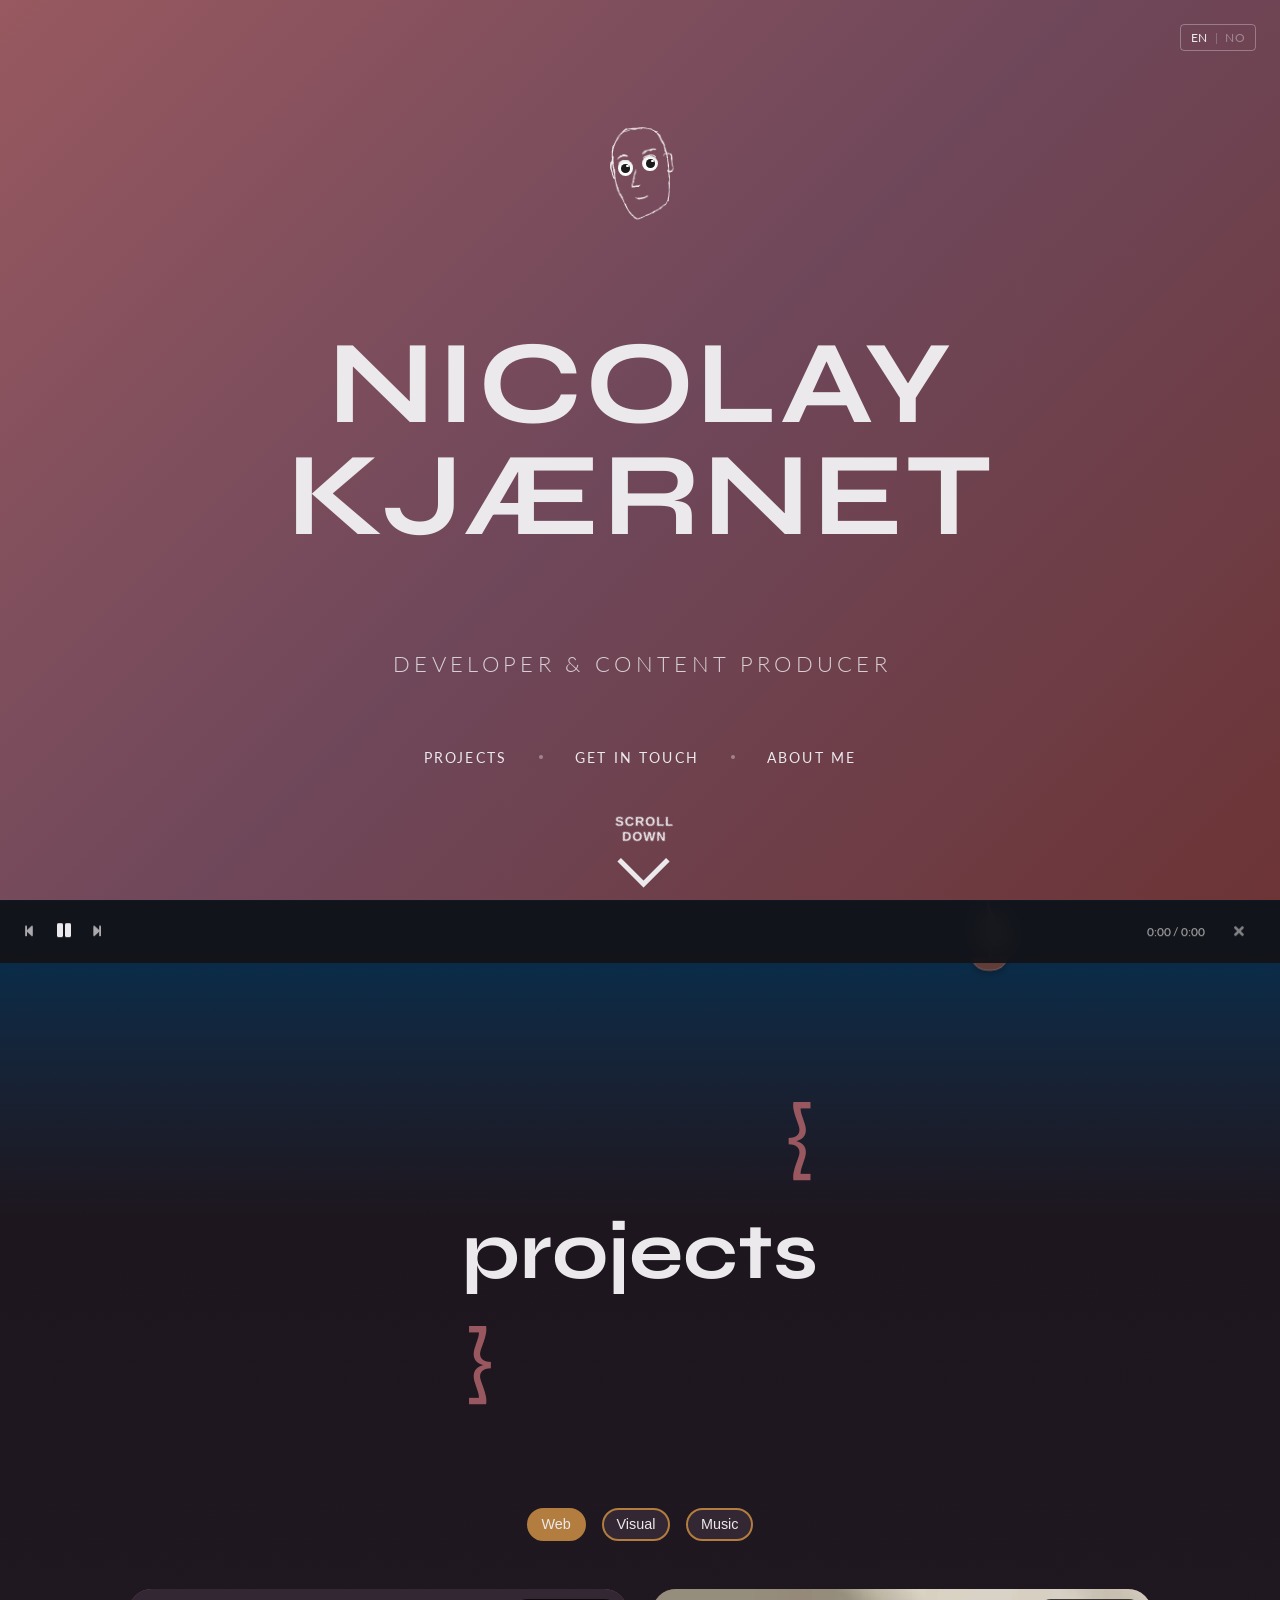
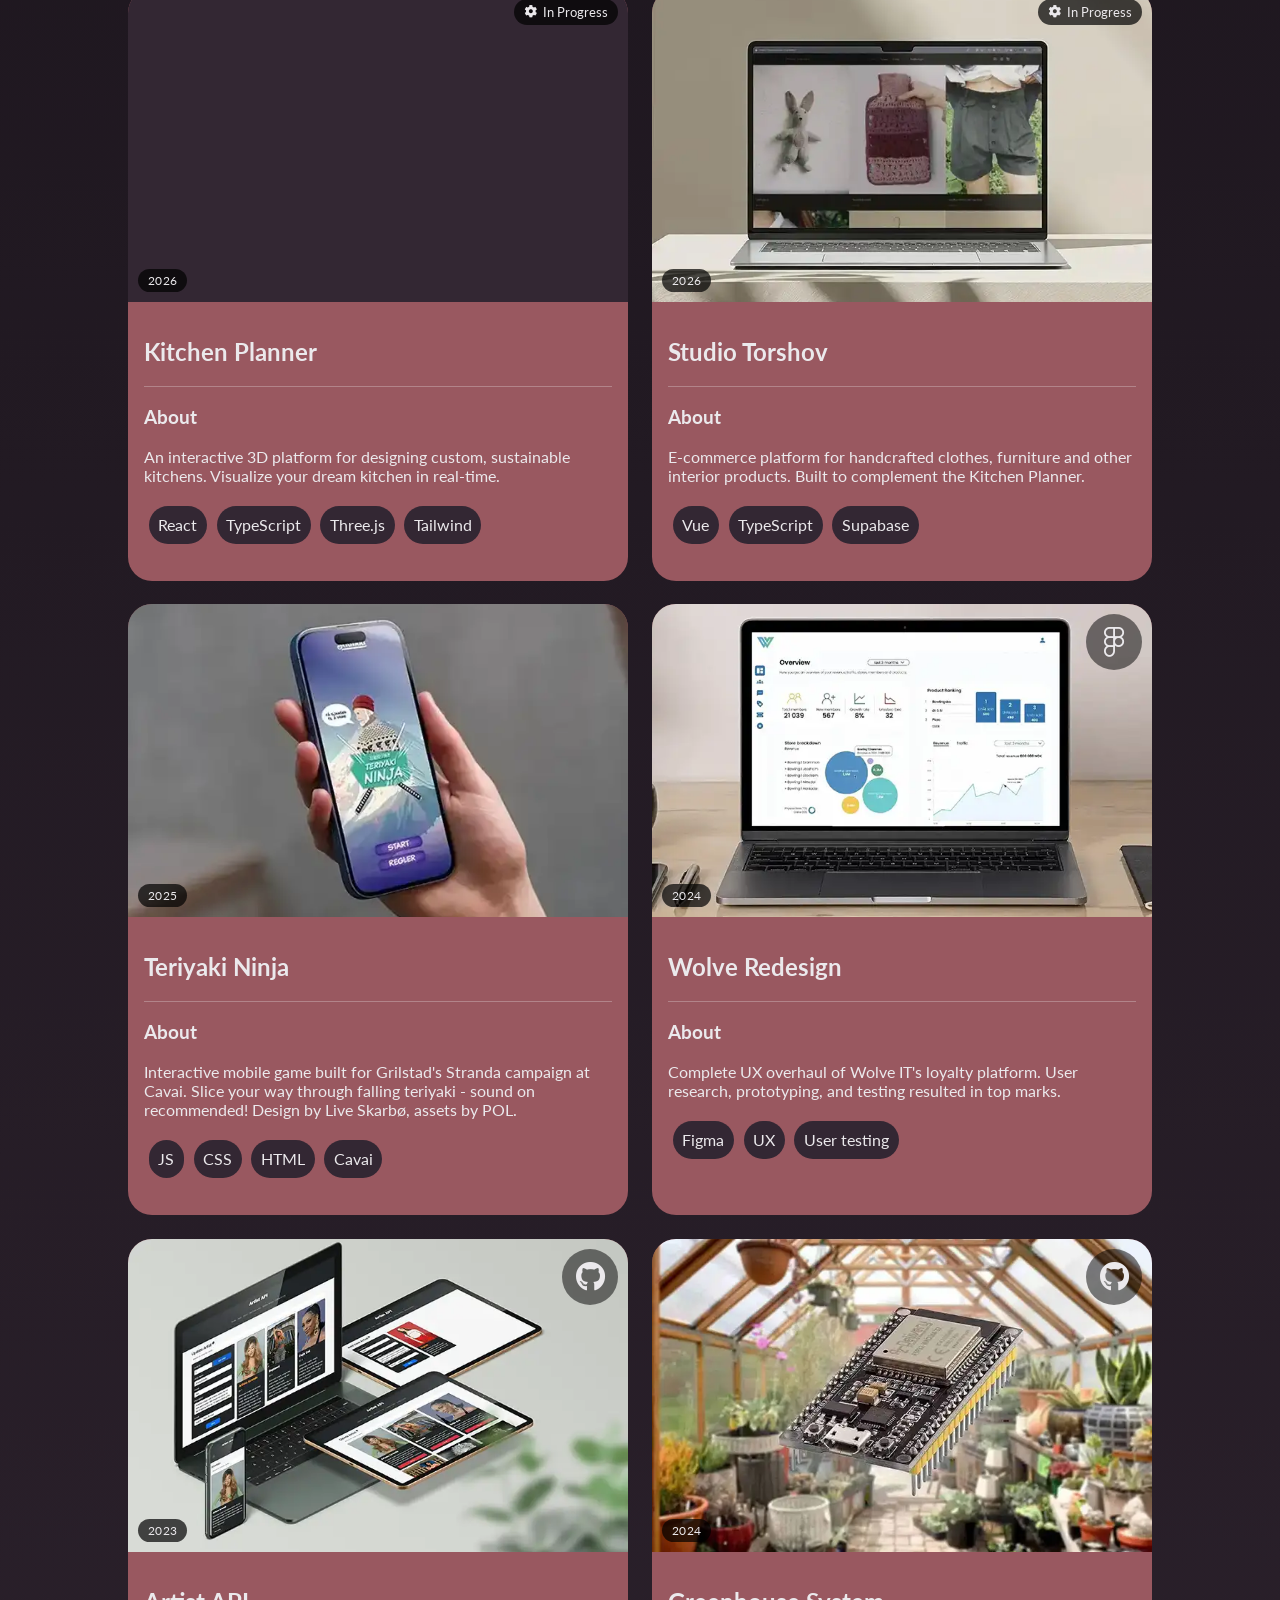
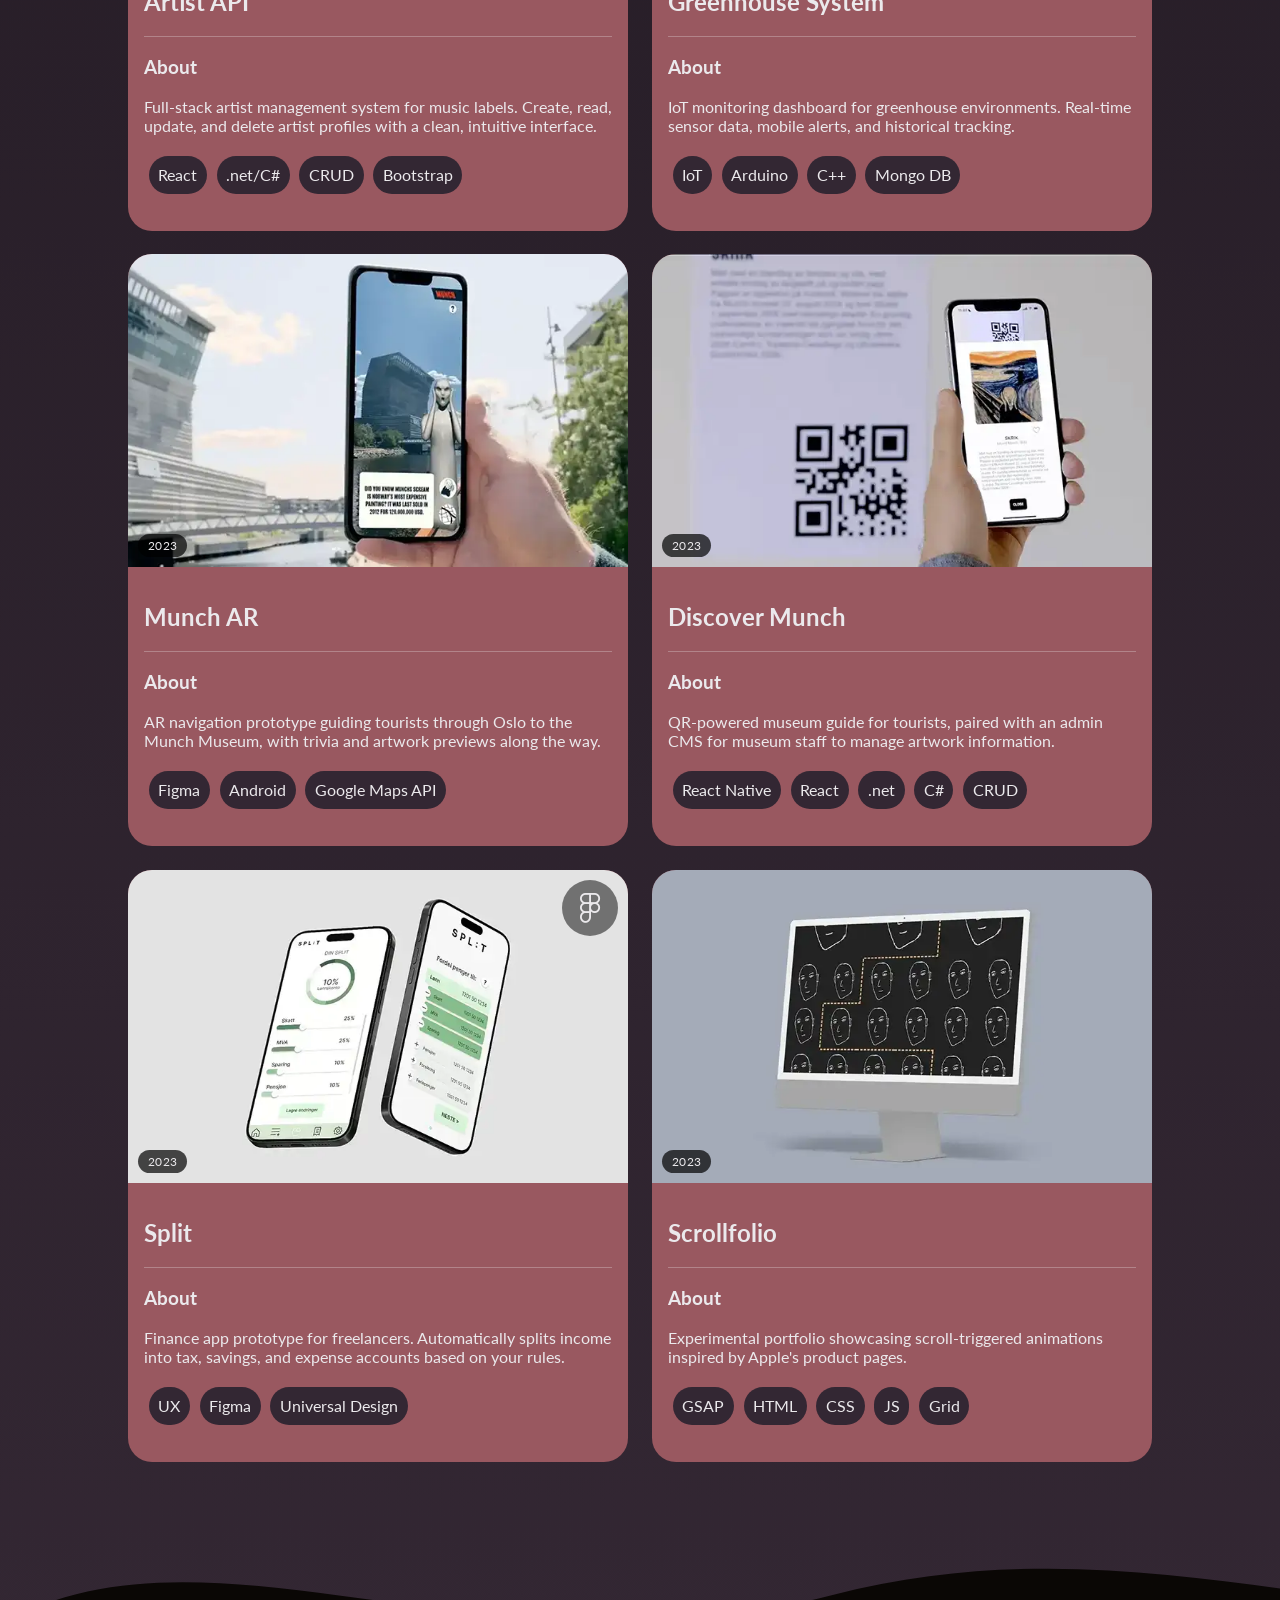
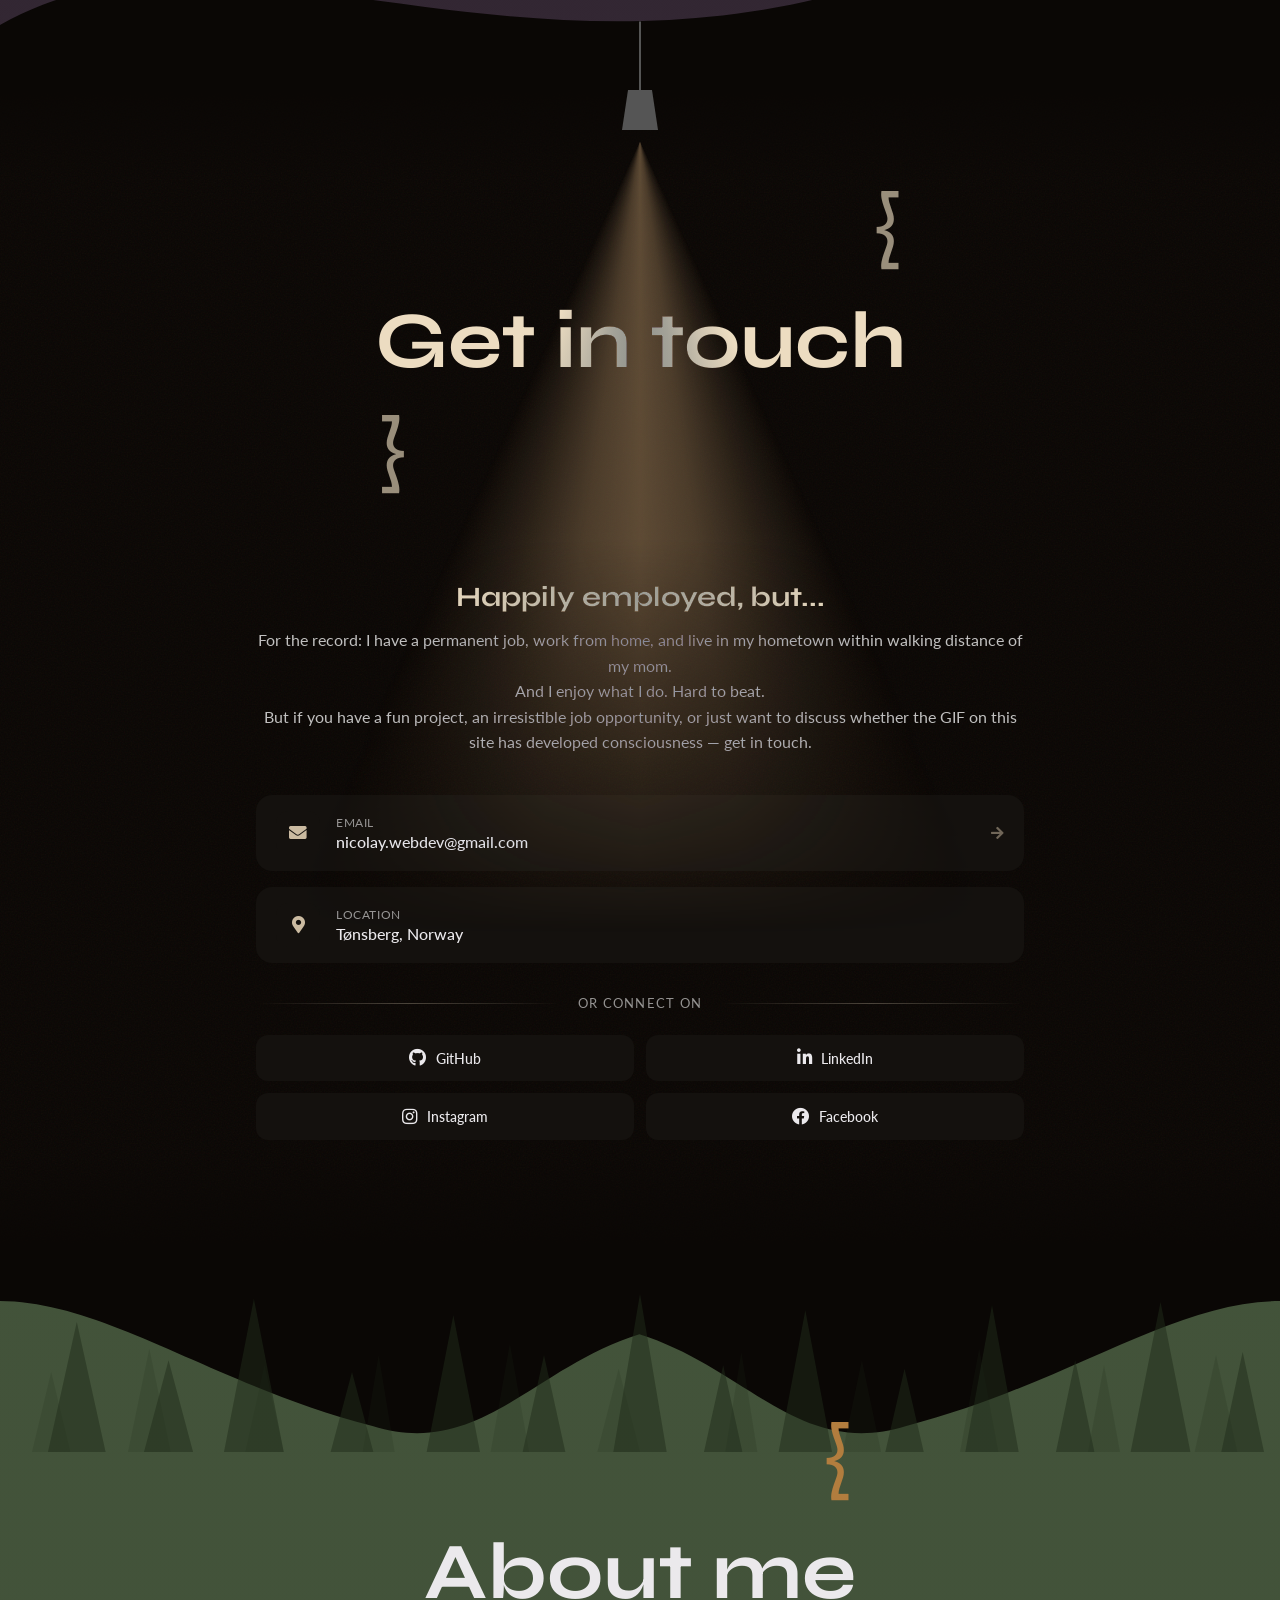
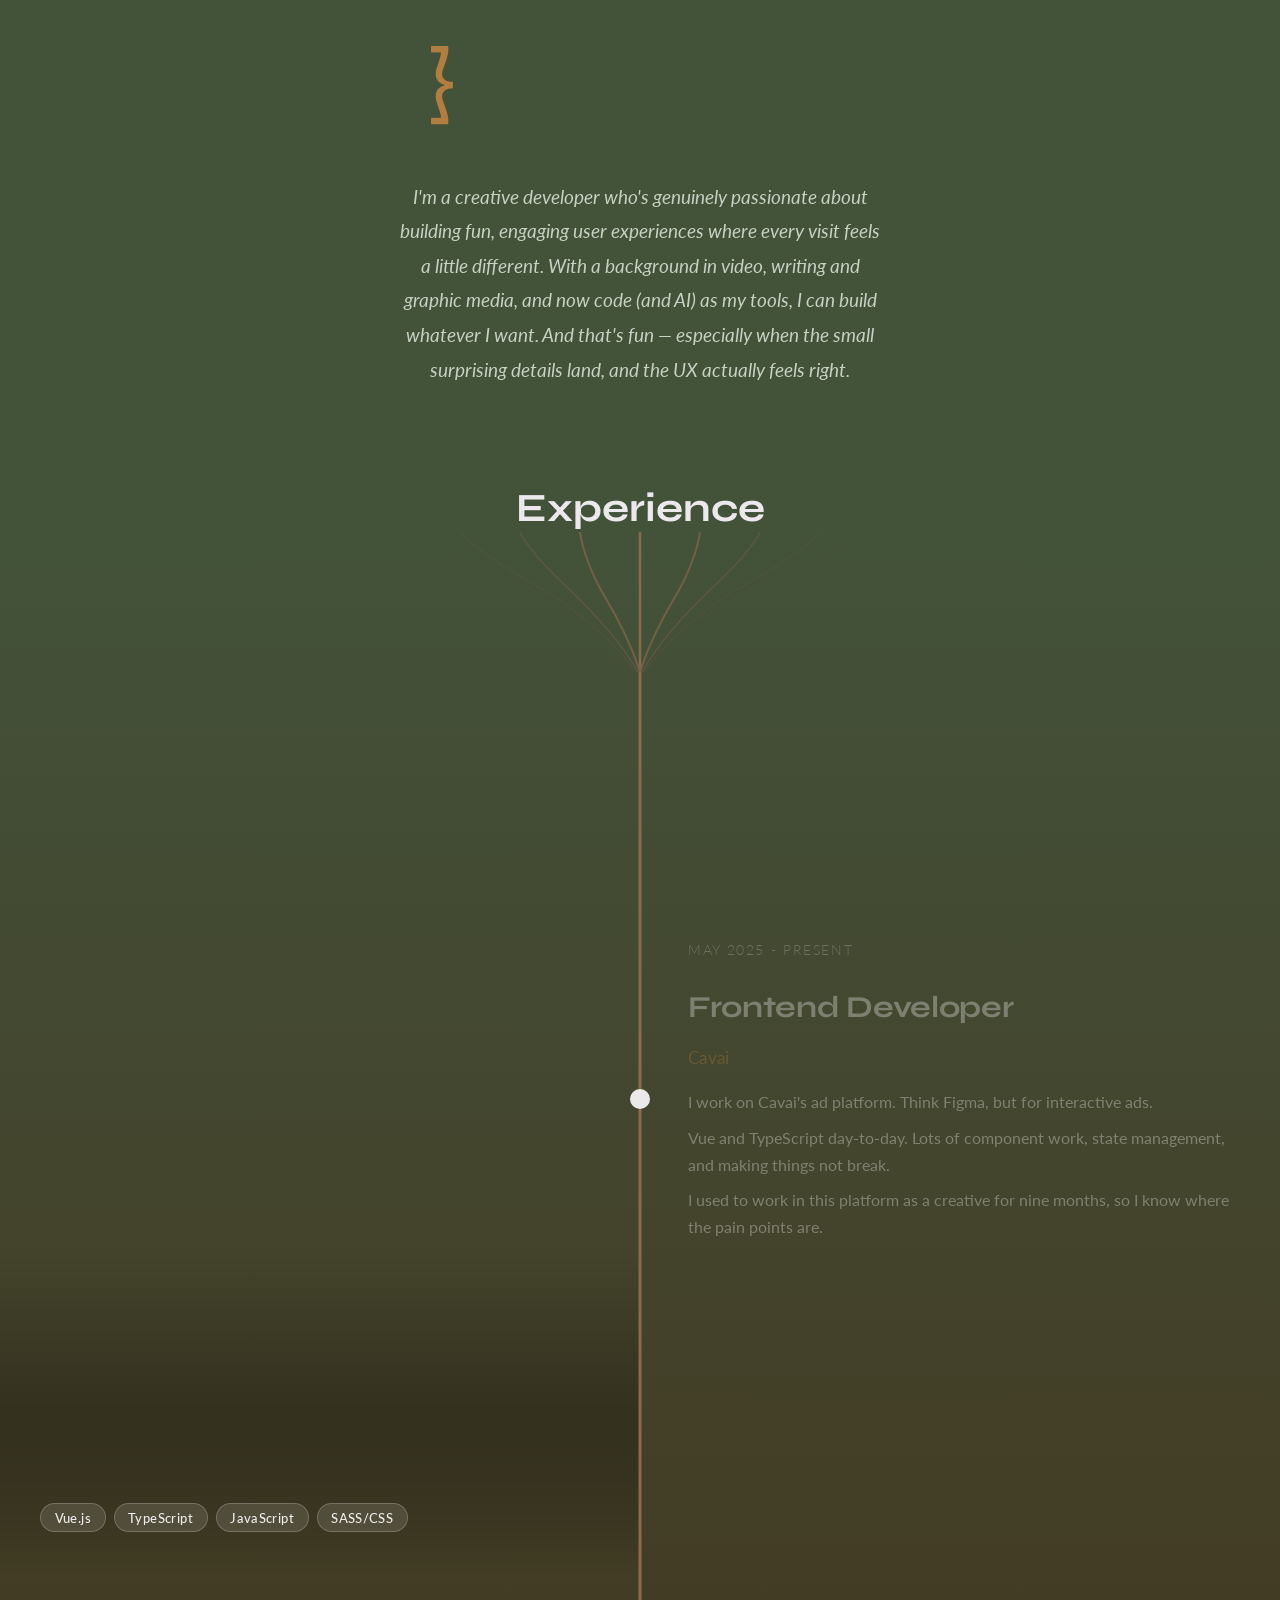
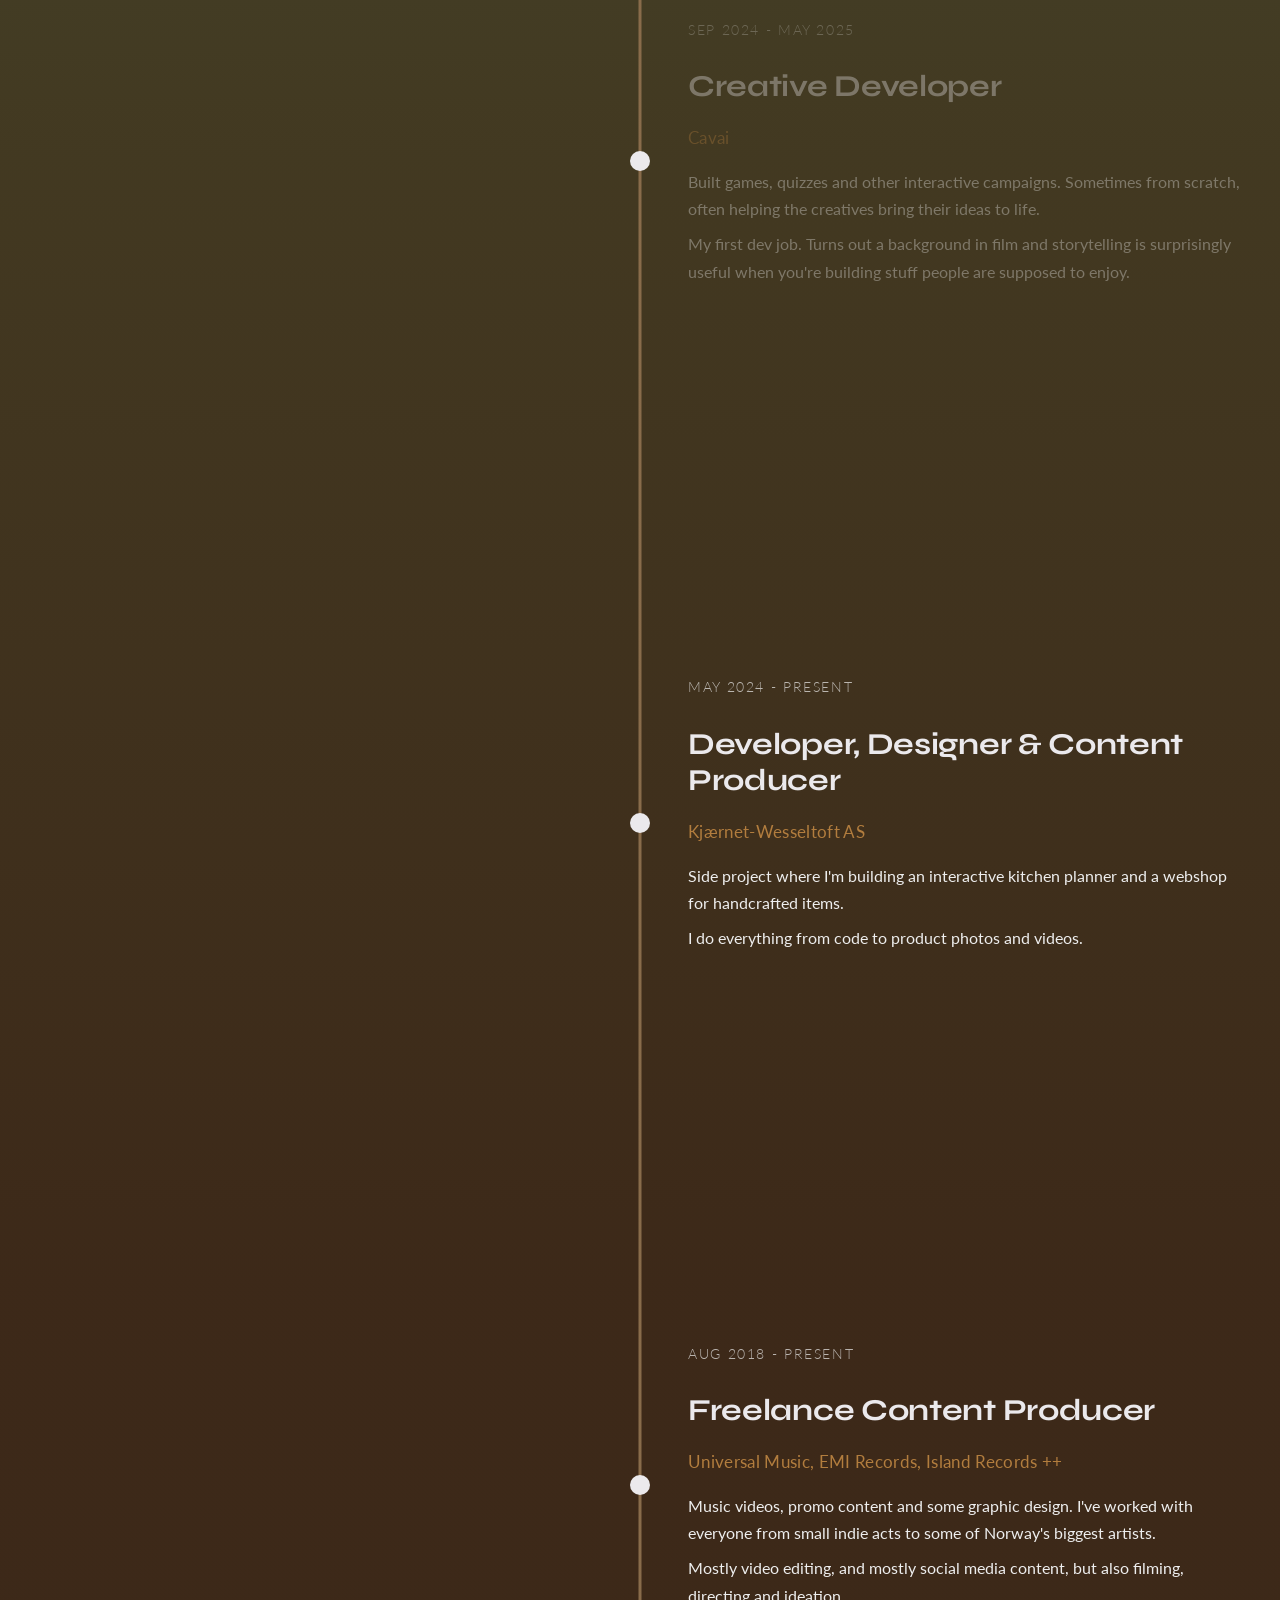
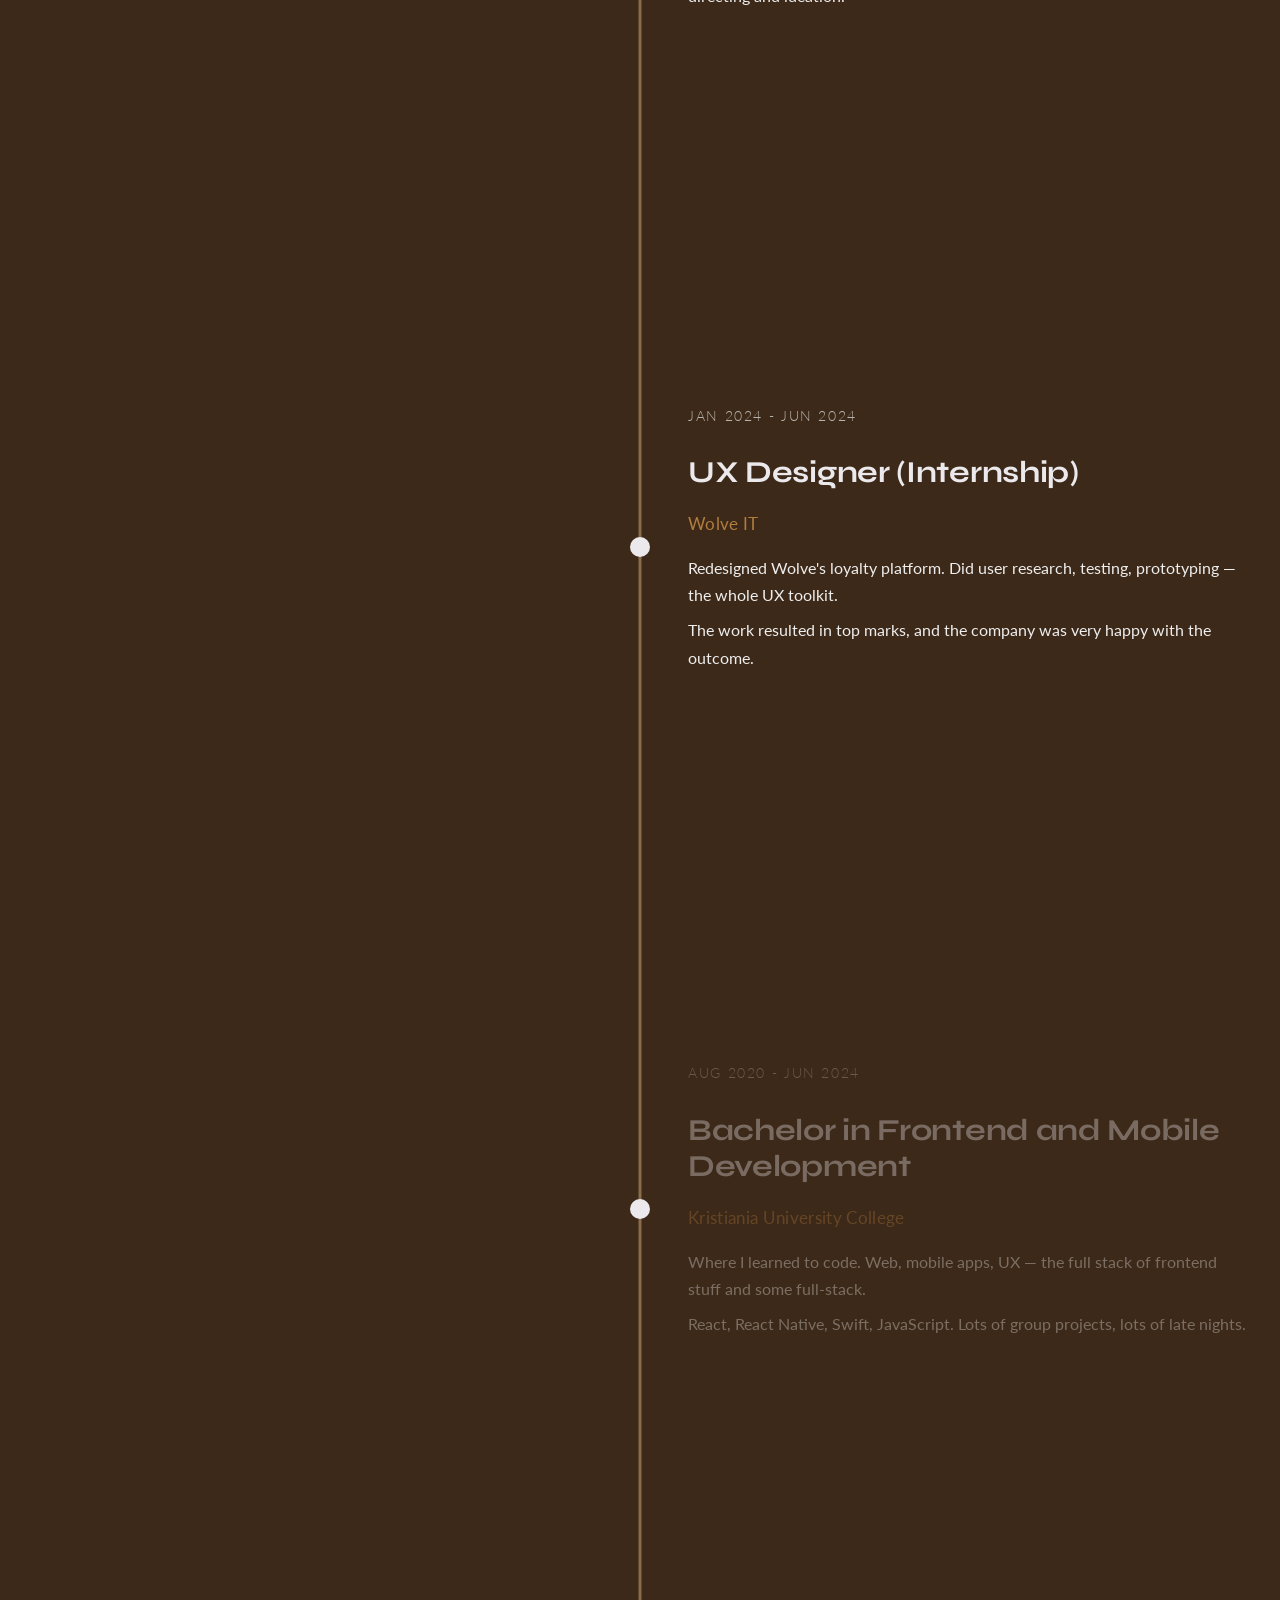
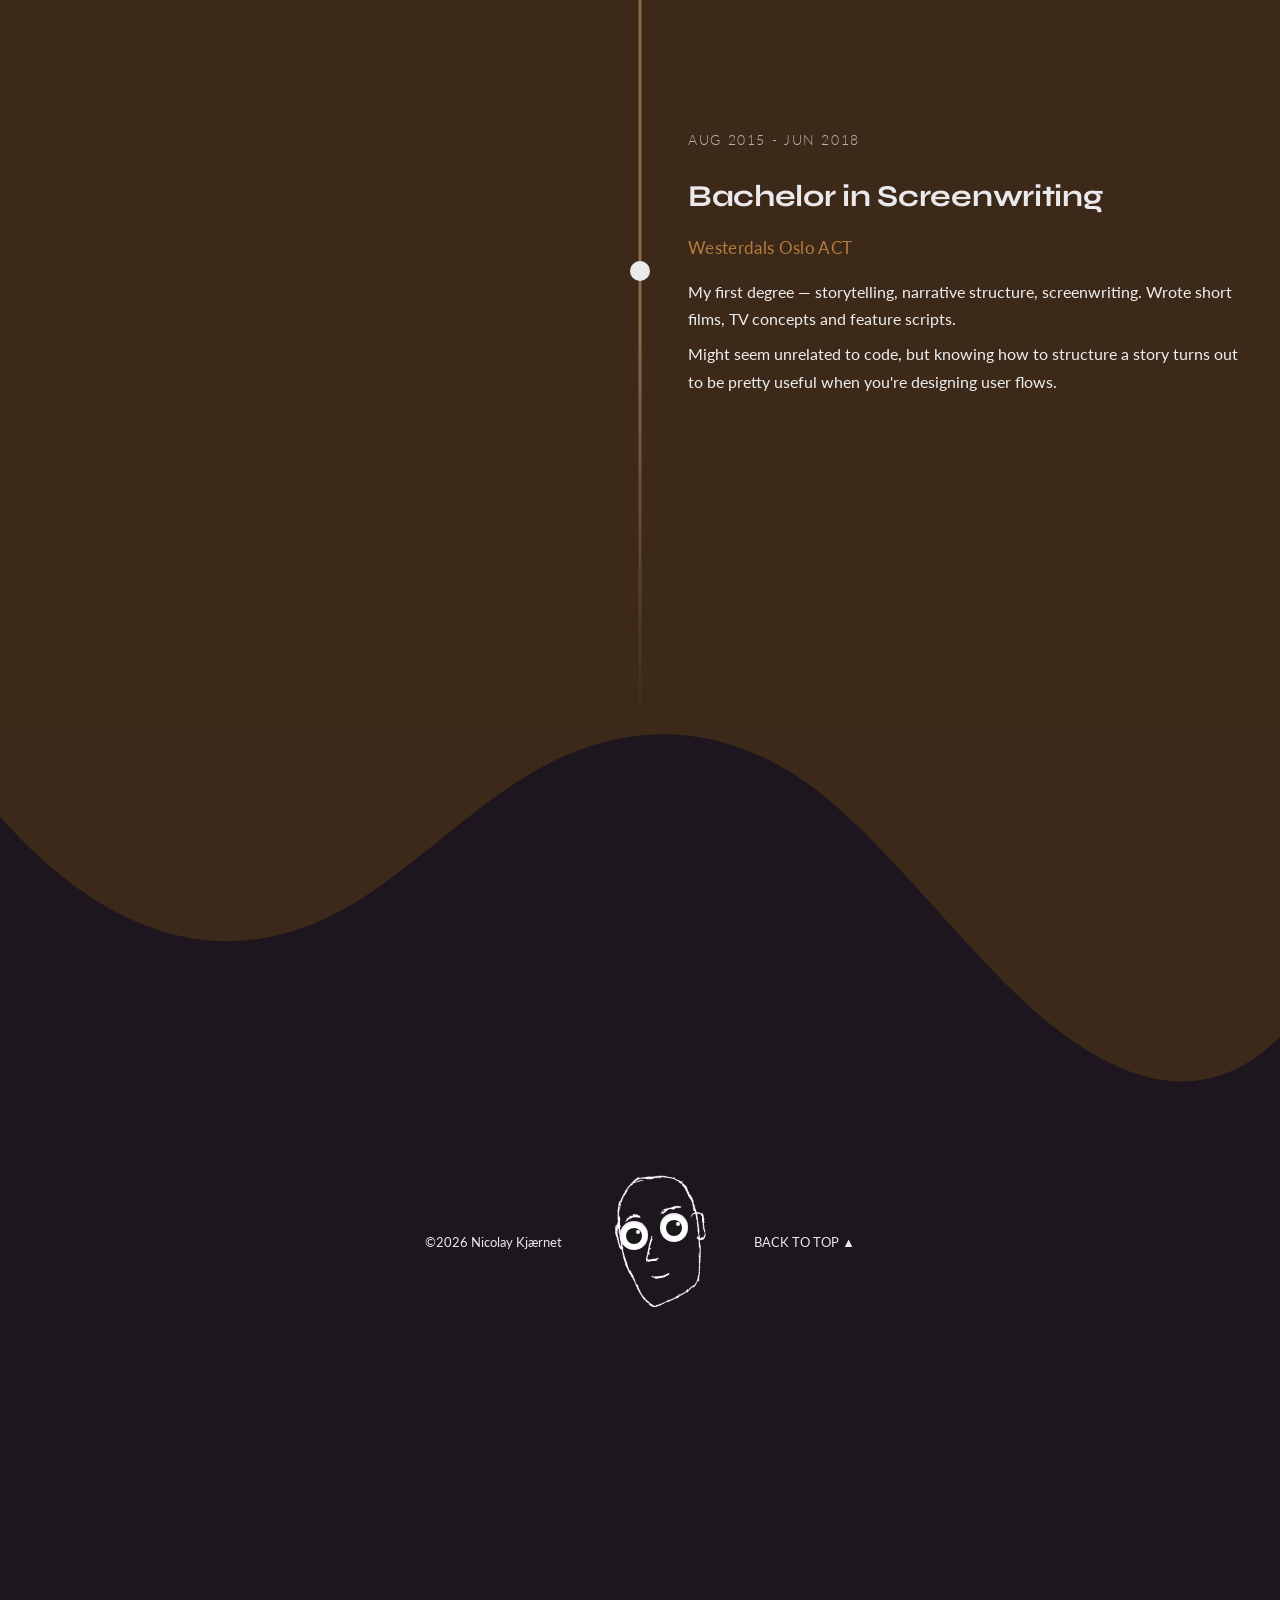
==== commit 8c6a904e: "Add Wikipedia-style table of contents sidebar Sticky left sidebar with section links, scroll-based h" ====
--- a/index.html
+++ b/index.html
@@ -12,6 +12,21 @@
     <link rel="stylesheet" href="/css/index.css" />
   </head>
   <body>
+    <!-- Table of Contents -->
+    <nav class="toc" id="toc" aria-label="Table of contents">
+      <div class="toc__label">CONTENTS</div>
+      <ul class="toc__list">
+        <li><a class="toc__link toc__link--active" href="#projects" data-section="section-projects"><span data-i18n="nav.projects">Projects</span></a></li>
+        <li><a class="toc__link" href="#contact" data-section="section-contact"><span data-i18n="nav.contact">Get in touch</span></a></li>
+        <li><a class="toc__link" href="#about" data-section="section-about"><span data-i18n="about.title">About me</span></a></li>
+      </ul>
+      <div class="toc__divider"></div>
+      <ul class="toc__list toc__list--pages">
+        <li><a class="toc__link toc__link--page" href="/cv.html">CV</a></li>
+        <li><a class="toc__link toc__link--page" href="/journal.html">Journal</a></li>
+      </ul>
+    </nav>
+
     <!-- Header -->
     <section class="section-hero">
       <header role="banner" class="header">
--- a/css/index.css
+++ b/css/index.css
@@ -24,6 +24,15 @@
   --border-radius-small: 0.5rem;
   --border-radius-normal: 1.5rem;
 
+  /* Transitions */
+  --transition-fast: 0.2s ease-in-out;
+  --transition-normal: 0.3s ease-in-out;
+
+  /* White overlays (glass / borders / subtle backgrounds) */
+  --white-a10: rgba(255, 255, 255, 0.1);
+  --white-a15: rgba(255, 255, 255, 0.15);
+  --white-a20: rgba(255, 255, 255, 0.2);
+
   /* Timeline */
   --timeline-line-w: 3px;
   --timeline-circle-size: 20px;
@@ -103,6 +112,101 @@
 }
 
 
+
+
+/* ============================================
+   TABLE OF CONTENTS SIDEBAR
+   ============================================ */
+
+.toc {
+  display: none;
+}
+
+@media (min-width: 1200px) {
+  .toc {
+    display: block;
+    position: fixed;
+    top: 0;
+    left: 0;
+    width: 220px;
+    height: 100vh;
+    z-index: 500;
+    padding: 2rem 1.25rem 2rem 1.5rem;
+    box-sizing: border-box;
+    opacity: 0;
+    transform: translateX(-8px);
+    transition: opacity 0.4s ease, transform 0.4s ease;
+    pointer-events: none;
+  }
+
+  .toc--visible {
+    opacity: 1;
+    transform: translateX(0);
+    pointer-events: auto;
+  }
+
+  .toc__label {
+    font-family: 'Lato', sans-serif;
+    font-size: 0.65rem;
+    font-weight: 700;
+    letter-spacing: 0.14em;
+    color: var(--clr-orange);
+    margin-bottom: 1rem;
+  }
+
+  .toc__list {
+    list-style: none;
+    margin: 0;
+    padding: 0;
+  }
+
+  .toc__link {
+    display: block;
+    position: relative;
+    font-family: 'Lato', sans-serif;
+    font-size: 0.82rem;
+    font-weight: 400;
+    color: rgba(255, 255, 255, 0.45);
+    padding: 0.3rem 0 0.3rem 1rem;
+    line-height: 1.4;
+    text-decoration: none;
+    transition: color 0.2s ease;
+    border-left: 2px solid transparent;
+    margin-left: 2px;
+  }
+
+  .toc__link:hover {
+    color: rgba(255, 255, 255, 0.8);
+    opacity: 1;
+  }
+
+  .toc__link--active {
+    color: var(--clr-white);
+    font-weight: 600;
+    border-left-color: var(--clr-orange);
+  }
+
+  .toc__divider {
+    height: 1px;
+    background: rgba(255, 255, 255, 0.1);
+    margin: 0.75rem 0 0.75rem 1rem;
+  }
+
+  .toc__link--page {
+    font-size: 0.78rem;
+    color: rgba(255, 255, 255, 0.35);
+  }
+
+  .toc__link--page:hover {
+    color: var(--clr-orange);
+  }
+
+  .toc__link--page::after {
+    content: ' \2197';
+    font-size: 0.7em;
+    opacity: 0.6;
+  }
+}
 
 
 /* Section base */
@@ -404,7 +508,7 @@
 }
 
 .list-item > a {
-  transition: 0.3s ease-in-out;
+  transition: var(--transition-normal);
   text-decoration: none oklch(80% 0.04 80) 0.12rem;
   text-transform: uppercase;
   letter-spacing: 0.15em;
@@ -658,7 +762,7 @@
   font-size: 0.9rem;
   padding: 0.4rem 0.8rem;
   cursor: pointer;
-  transition: 0.3s ease-in-out;
+  transition: var(--transition-normal);
 
   &:focus {
     outline: none;
@@ -776,7 +880,7 @@
 
 .project-section__project-title {
   color: var(--clr-white);
-  transition: 0.3s ease-in-out;
+  transition: var(--transition-normal);
   text-decoration: underline none var(--clr-orange) 0.12rem;
 }
 
@@ -794,7 +898,20 @@
   padding: 0.6rem;
   margin: 0.3rem;
   border-radius: 20px;
-  transition: 0.3s ease-in-out;
+  transition: var(--transition-normal);
+}
+
+/* Year Badge */
+.year-badge {
+  position: absolute;
+  bottom: 10px;
+  left: 10px;
+  background-color: rgba(0, 0, 0, 0.7);
+  color: var(--clr-white);
+  padding: 4px 10px;
+  border-radius: 15px;
+  font-size: 0.75rem;
+  letter-spacing: 0.03em;
 }
 
 /* Ongoing Indicator */
@@ -867,7 +984,7 @@
   padding: 0.5rem 1rem;
   border-radius: 0.5rem;
   font-size: 1rem;
-  transition: 0.2s ease-in-out;
+  transition: var(--transition-fast);
   margin-right: 1rem;
 }
 
@@ -1219,7 +1336,7 @@
   border-radius: 2rem;
   font-size: 0.85rem;
   color: var(--clr-white);
-  border: 1px solid rgba(255, 255, 255, 0.1);
+  border: 1px solid var(--white-a10);
   transition: all 0.3s ease;
 }
 
@@ -1244,7 +1361,7 @@
   margin-top: 1.5rem;
   margin-bottom: 0;
   padding-top: 1.5rem;
-  border-top: 1px solid rgba(255, 255, 255, 0.15);
+  border-top: 1px solid var(--white-a15);
 }
 
 /* Traits Grid */
@@ -1487,7 +1604,7 @@
 .footer__link {
   font-size: 0.8rem;
   text-decoration: none;
-  transition: 0.2s ease-in-out;
+  transition: var(--transition-fast);
   position: relative;
   z-index: 2;
   cursor: pointer;
@@ -1547,6 +1664,8 @@
   right: 1.5rem;
   width: min(360px, calc(100vw - 3rem));
   max-height: 70vh;
+  display: flex;
+  flex-direction: column;
   background: var(--clr-dark);
   border-radius: 1rem;
   box-shadow: 0 8px 40px rgba(0, 0, 0, 0.5);
@@ -1556,12 +1675,17 @@
   opacity: 0;
   pointer-events: none;
   transition: transform 0.35s cubic-bezier(0.34, 1.56, 0.64, 1), opacity 0.25s ease;
+  touch-action: manipulation;
 }
 
 .chatbot-reveal--visible {
   transform: translateY(0) scale(1);
   opacity: 1;
   pointer-events: auto;
+}
+
+.chatbot-reveal--above-player {
+  bottom: 4.5rem;
 }
 
 .chatbot-reveal__header {
@@ -1606,12 +1730,15 @@
 
 .chatbot-reveal__body {
   padding: 1rem;
+  padding-bottom: 1.5rem;
   display: flex;
   flex-direction: column;
   align-items: flex-start;
   gap: 0.6rem;
-  max-height: 60vh;
+  flex: 1;
+  min-height: 0;
   overflow-y: auto;
+  overscroll-behavior: contain;
 }
 
 .chatbot-reveal__row {
@@ -1640,7 +1767,7 @@
 }
 
 .chatbot-reveal__typing {
-  background: rgba(255, 255, 255, 0.1);
+  background: var(--white-a10);
   border-radius: 1rem;
   padding: 0.6rem 1rem;
   display: flex;
@@ -1671,7 +1798,7 @@
   text-align: left;
   line-height: 1.5;
   margin: 0;
-  background: rgba(255, 255, 255, 0.1);
+  background: var(--white-a10);
   padding: 0.6rem 0.9rem;
   border-radius: 0 1rem 1rem 1rem;
 }
@@ -2001,6 +2128,10 @@
   -webkit-user-select: none !important;
 }
 
+body.gif-game-playing .gif-game__close {
+  cursor: pointer !important;
+}
+
 /* Hide real cursor during hammer strike so only the animated one shows */
 body.gif-cursor-striking,
 body.gif-cursor-striking * {
@@ -2085,7 +2216,7 @@
 .gif-game__progress {
   width: 100px;
   height: 5px;
-  background: rgba(255, 255, 255, 0.15);
+  background: var(--white-a15);
   border-radius: 3px;
   overflow: hidden;
 }
@@ -2101,7 +2232,7 @@
   display: flex;
   align-items: baseline;
   gap: 0.3rem;
-  border-left: 1px solid rgba(255, 255, 255, 0.15);
+  border-left: 1px solid var(--white-a15);
   padding-left: 1rem;
 }
 
@@ -2131,7 +2262,7 @@
   cursor: pointer;
   padding: 0 0 0 0.8rem;
   margin-left: 0.2rem;
-  border-left: 1px solid rgba(255, 255, 255, 0.15);
+  border-left: 1px solid var(--white-a15);
   transition: color 0.15s;
 }
 
@@ -2291,7 +2422,7 @@
   background: transparent;
   color: white;
   opacity: 0.5;
-  border: 1px solid rgba(255, 255, 255, 0.2);
+  border: 1px solid var(--white-a20);
 }
 
 .gif-game-results__btn--close:hover {
@@ -2724,7 +2855,7 @@
   list-style: none;
   padding: 0;
   margin: 0.75rem 0;
-  border-top: 1px solid rgba(255, 255, 255, 0.1);
+  border-top: 1px solid var(--white-a10);
   max-height: 30vh;
   overflow-y: auto;
 }
@@ -2862,7 +2993,7 @@
 
 /* Active track highlight */
 .music-card__track--active {
-  color: var(--clr-white) !important;
+  color: var(--clr-white);
   background: rgba(255, 255, 255, 0.05);
   border-radius: 4px;
 }
@@ -3008,7 +3139,7 @@
   font-size: 0.7rem;
   padding: 0.2rem 0.5rem;
   border-radius: 1rem;
-  background: rgba(255, 255, 255, 0.1);
+  background: var(--white-a10);
   color: var(--clr-white-2);
   letter-spacing: 0.02em;
 }
@@ -3109,7 +3240,7 @@
 }
 
 .mini-player__progress:hover {
-  background-color: rgba(255, 255, 255, 0.1);
+  background-color: var(--white-a10);
   background-clip: content-box;
 }
 
@@ -3246,10 +3377,10 @@
   position: fixed;
   top: 50%;
   transform: translateY(-50%);
-  background: rgba(255, 255, 255, 0.1);
+  background: var(--white-a10);
   backdrop-filter: blur(8px);
   -webkit-backdrop-filter: blur(8px);
-  border: 1px solid rgba(255, 255, 255, 0.15);
+  border: 1px solid var(--white-a15);
   color: var(--clr-white);
   font-size: 1.2rem;
   width: 3rem;
@@ -3269,7 +3400,7 @@
 
 .video-modal__prev:hover,
 .video-modal__next:hover {
-  background: rgba(255, 255, 255, 0.2);
+  background: var(--white-a20);
   transform: translateY(-50%) scale(1.1);
 }
 
@@ -3604,6 +3735,35 @@
 
   .video-modal__yt-link {
     display: none;
+  }
+
+  /* Chatbot mobile */
+  .chatbot-reveal {
+    bottom: 0.5rem;
+    right: 0.5rem;
+    left: 0.5rem;
+    width: auto;
+    max-height: calc(100vh - 1rem);
+    max-height: calc(100dvh - 1rem);
+  }
+  .chatbot-reveal__body {
+    -webkit-overflow-scrolling: touch;
+  }
+  .chatbot-reveal--above-player {
+    bottom: 4rem;
+  }
+
+  /* Mini player mobile */
+  .mini-player {
+    left: 2%;
+    right: 2%;
+    border-radius: 0.75rem;
+  }
+  .mini-player__progress {
+    border-radius: 0.75rem 0.75rem 0 0;
+  }
+  .mini-player__progress-fill {
+    border-radius: 0.75rem 0 0 0;
   }
 }
 
@@ -3874,7 +4034,7 @@
     background: rgba(255, 255, 255, 0.12);
     backdrop-filter: blur(8px);
     -webkit-backdrop-filter: blur(8px);
-    border: 1px solid rgba(255, 255, 255, 0.2);
+    border: 1px solid var(--white-a20);
     color: rgba(255, 255, 255, 0.9);
   }
 
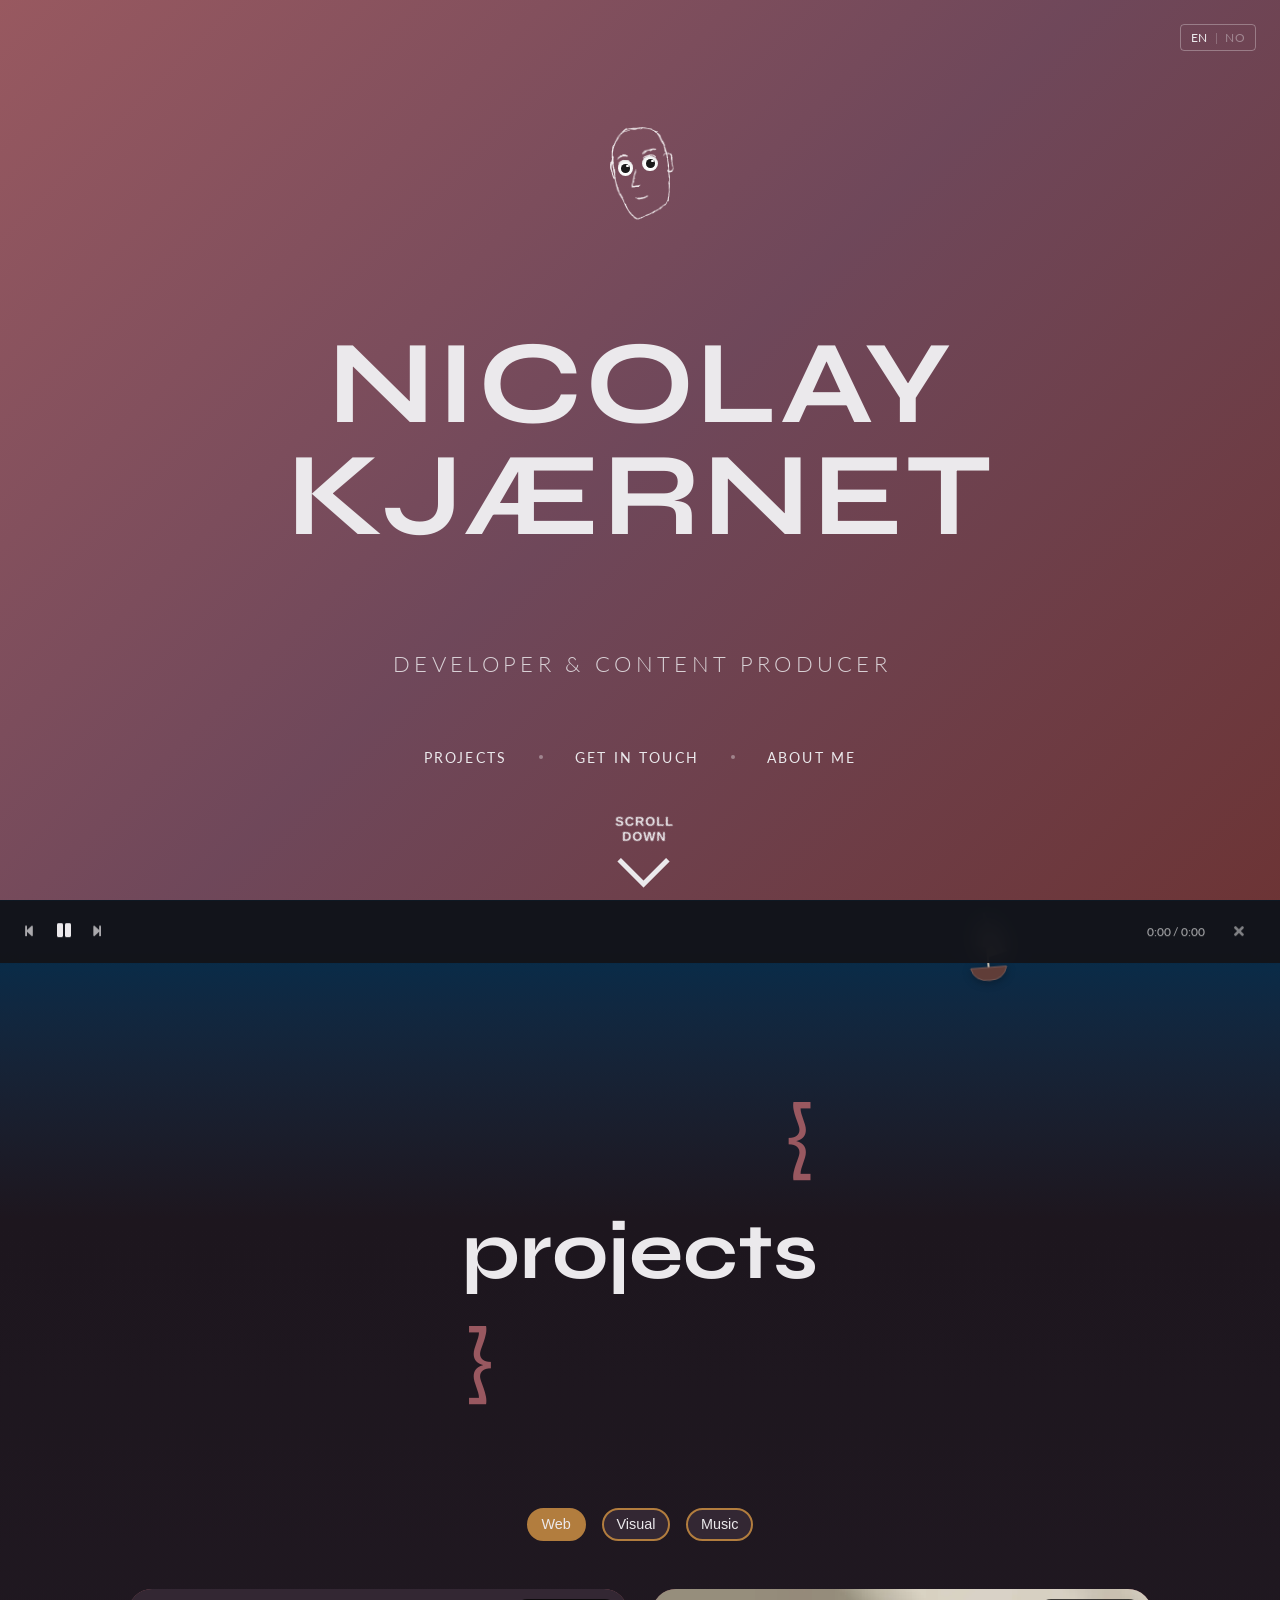
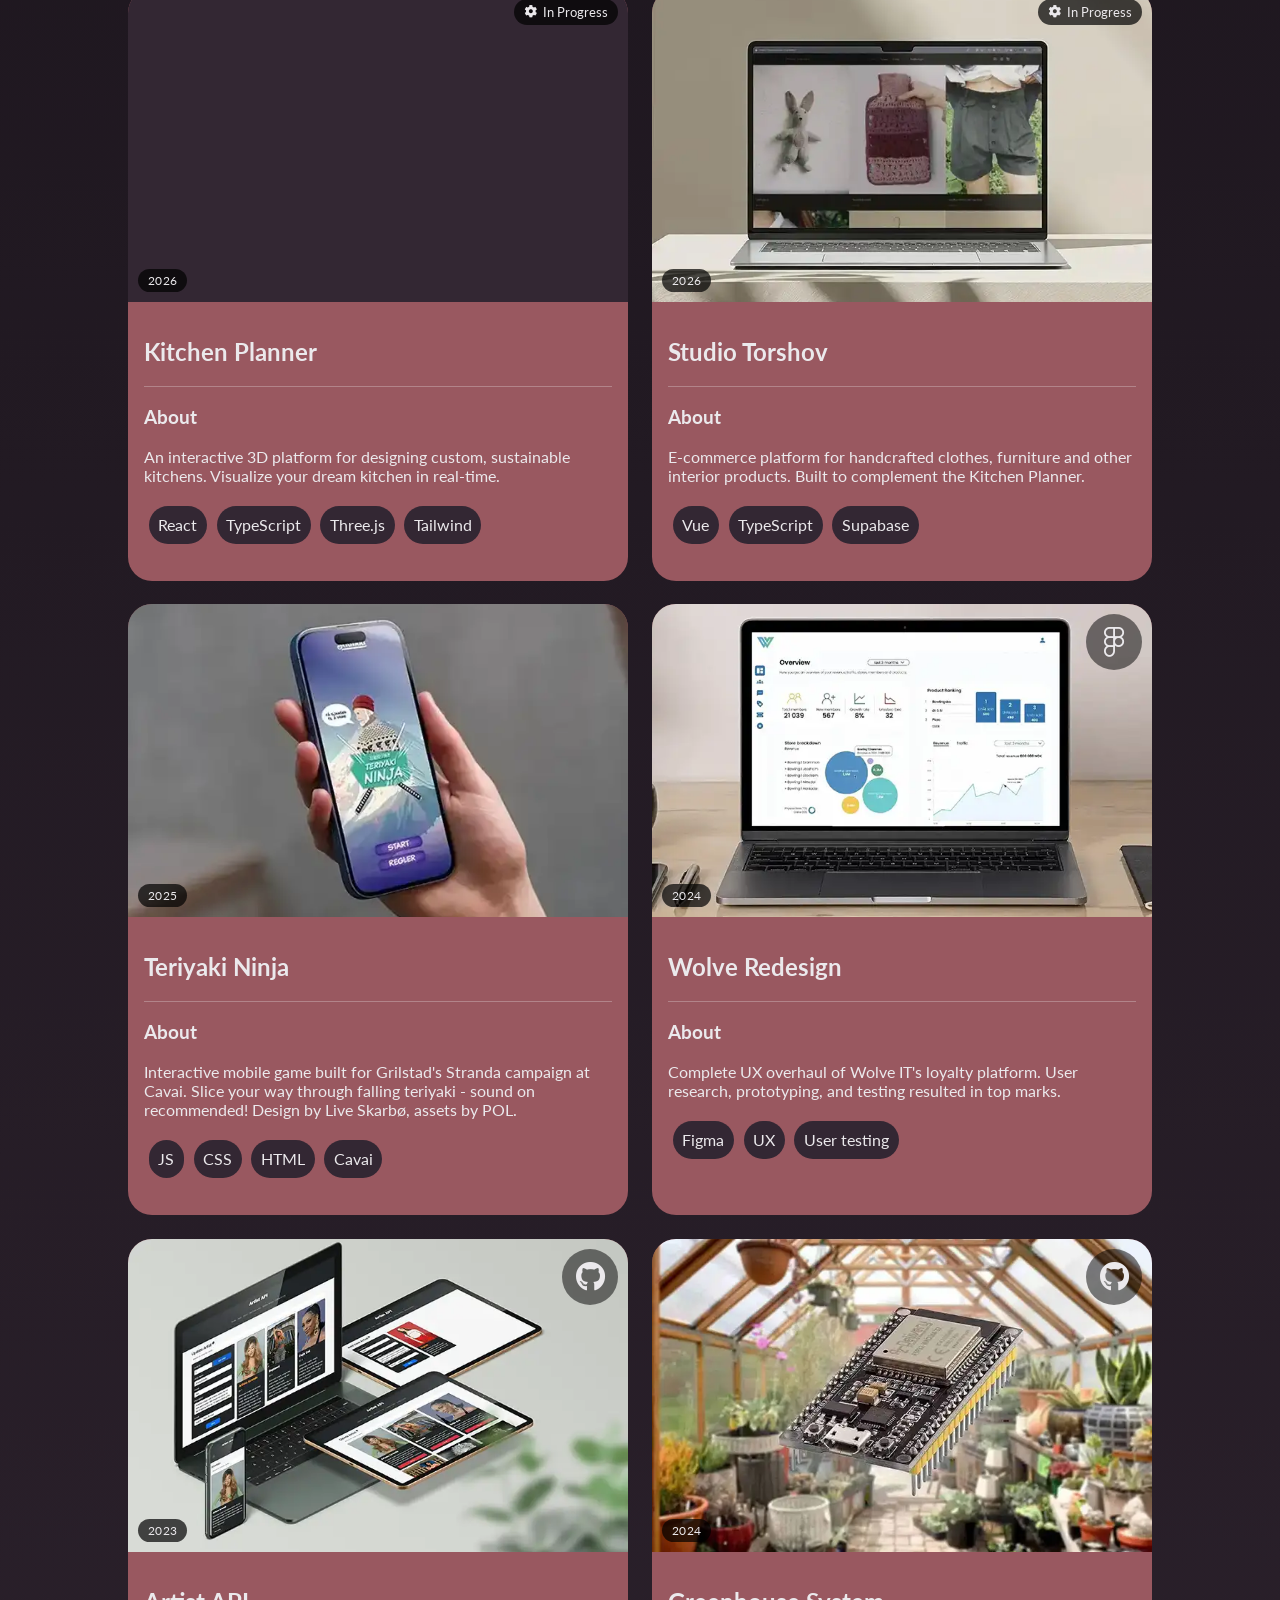
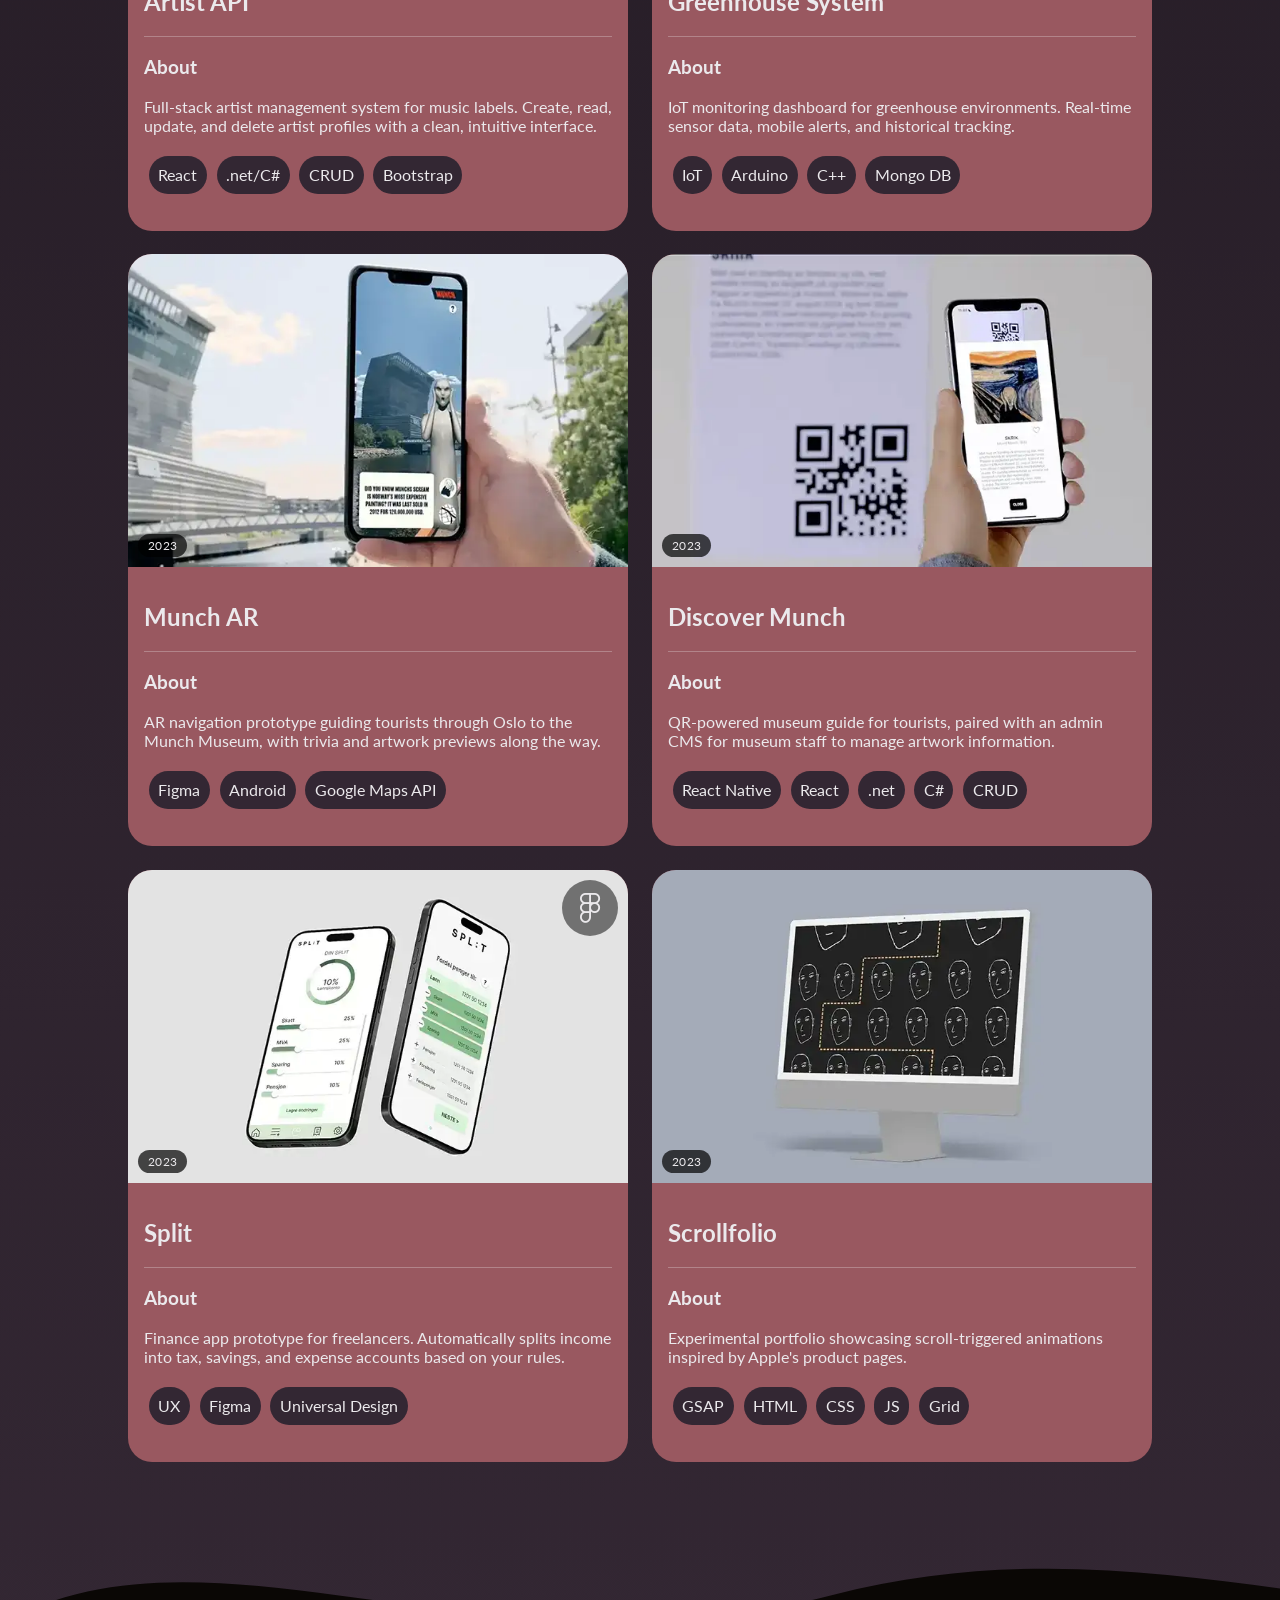
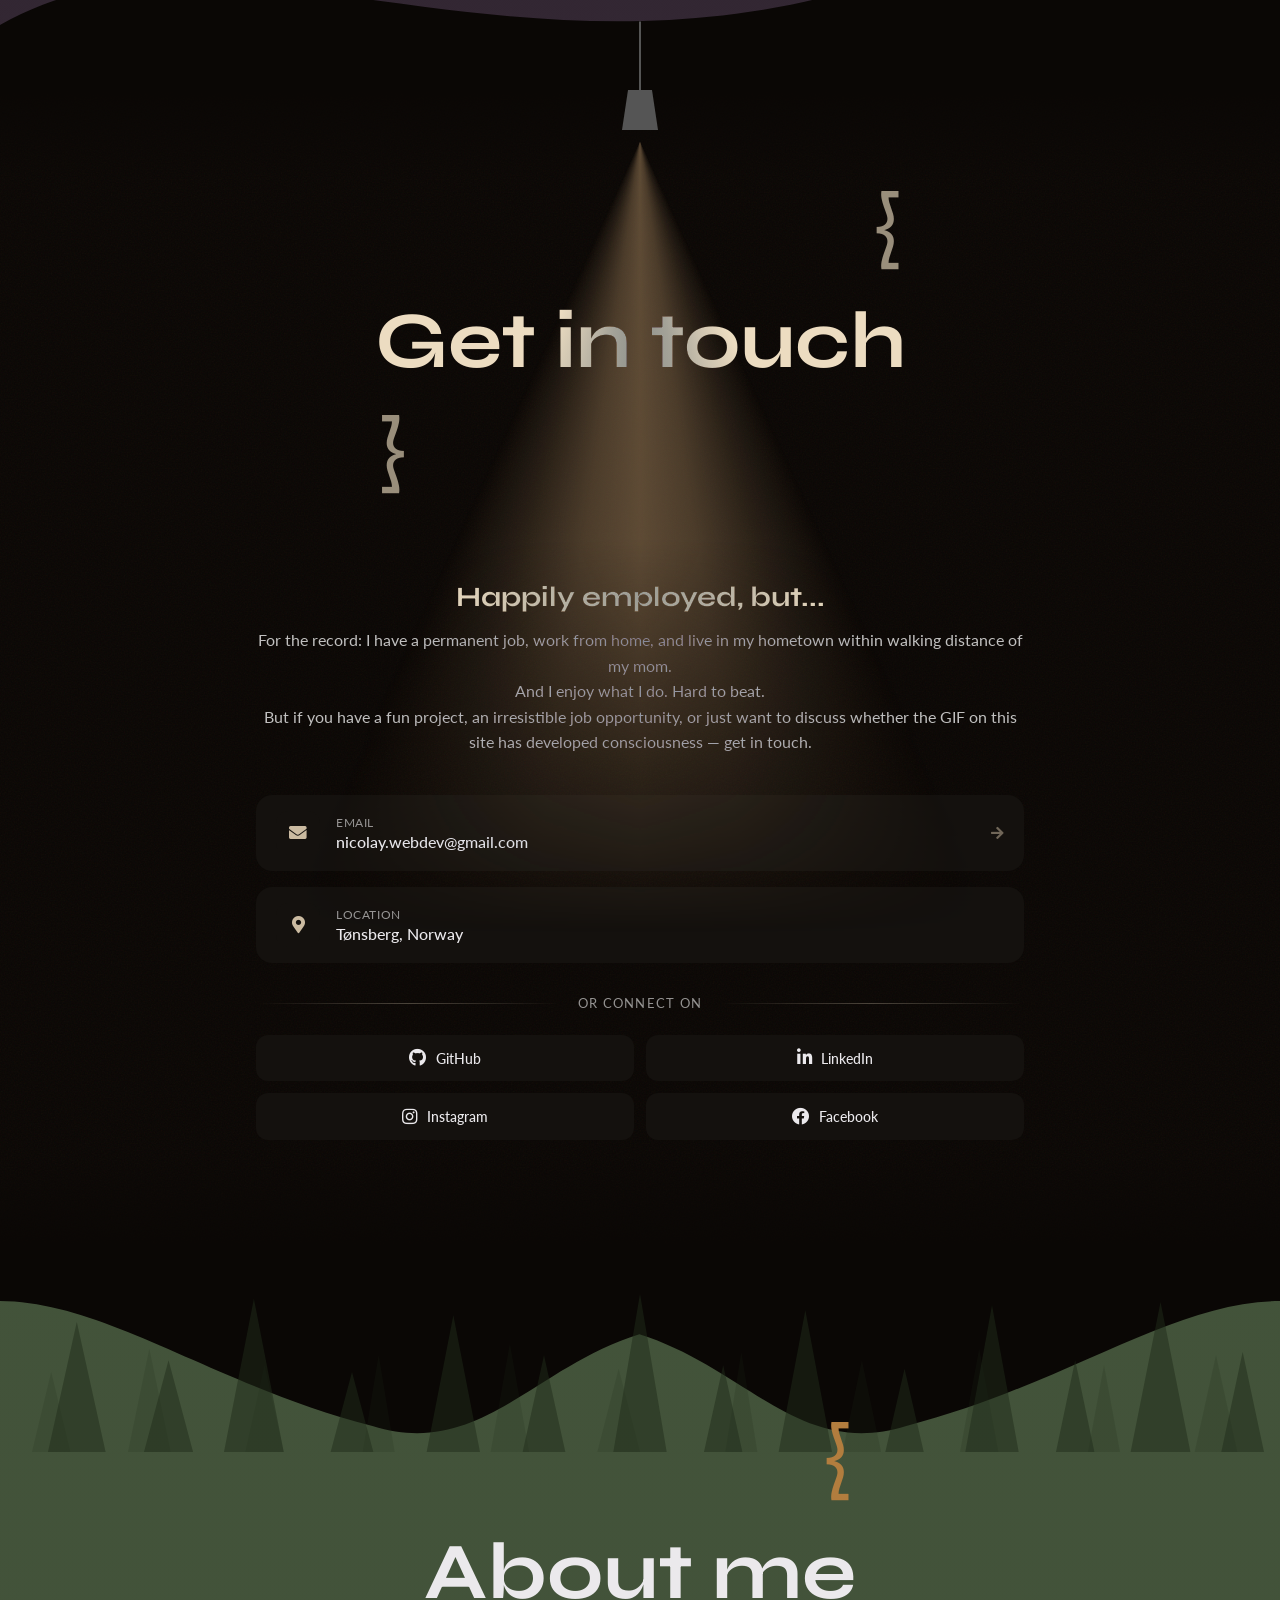
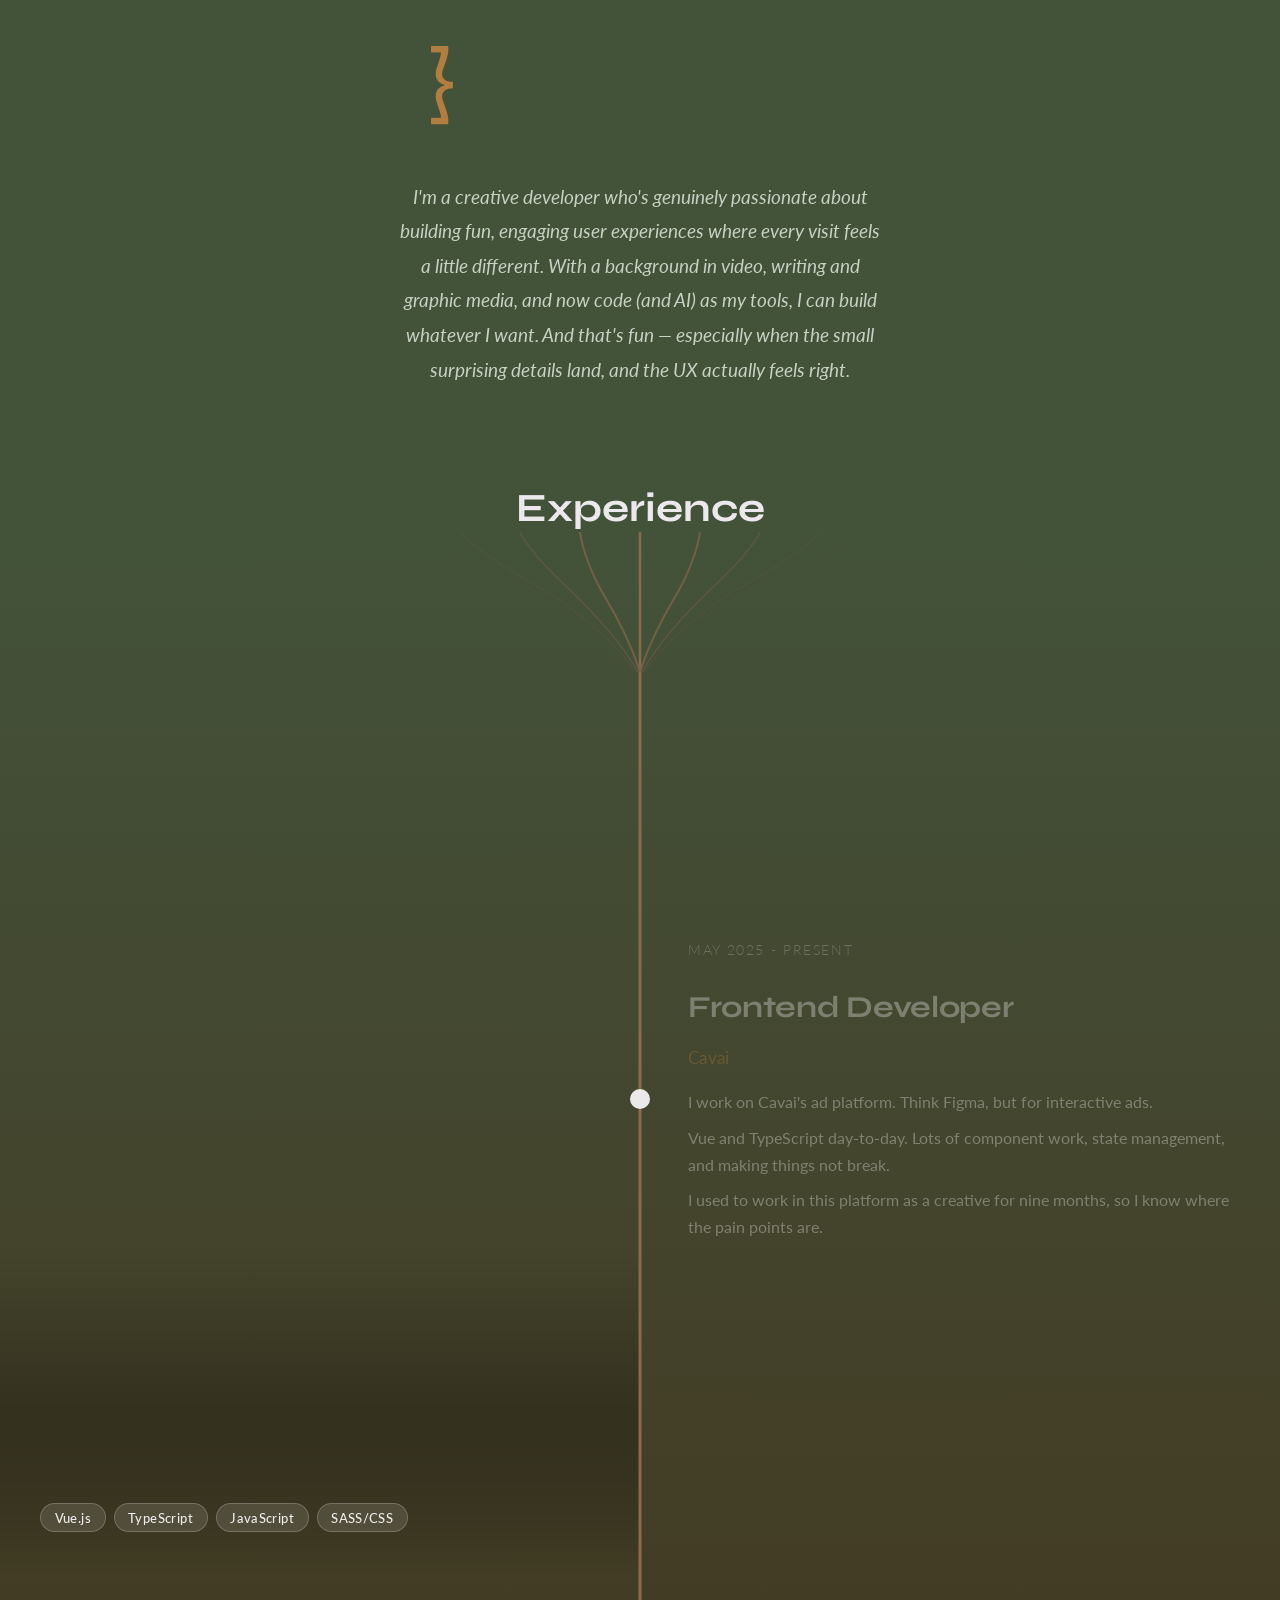
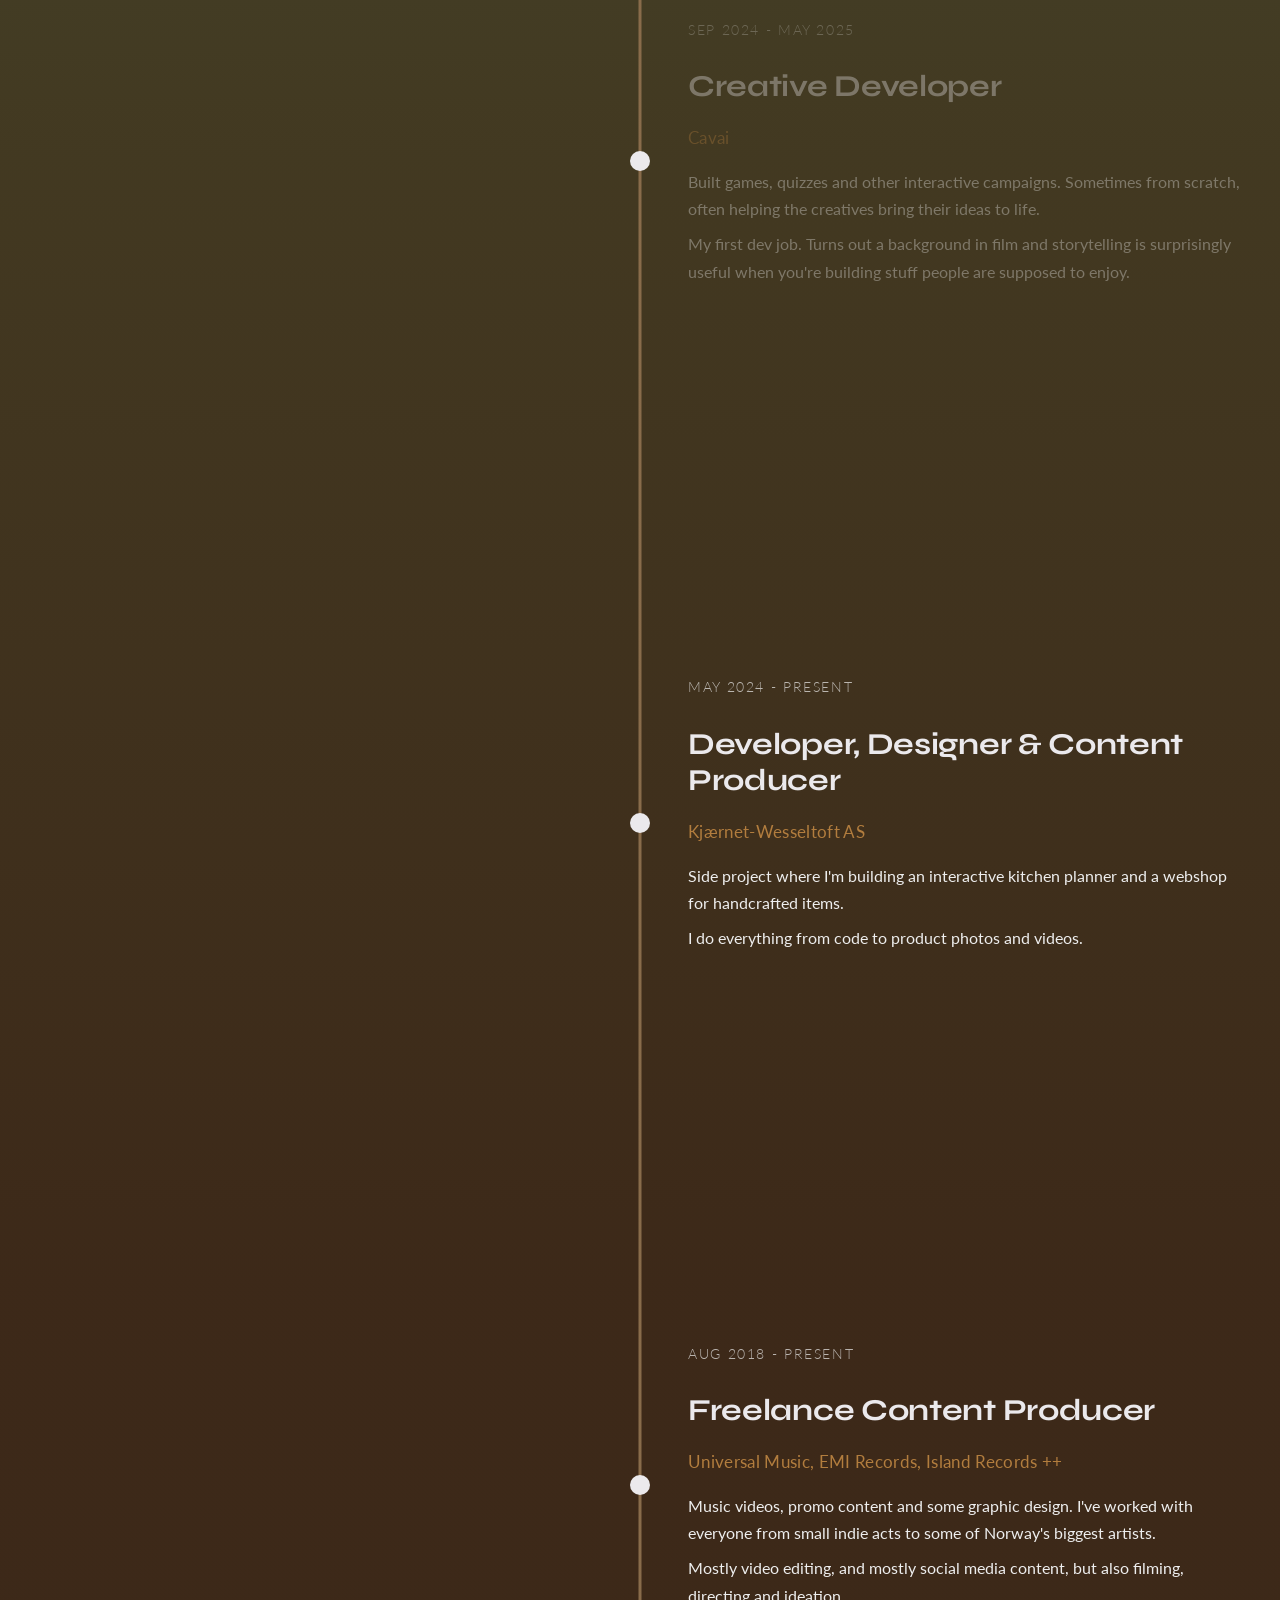
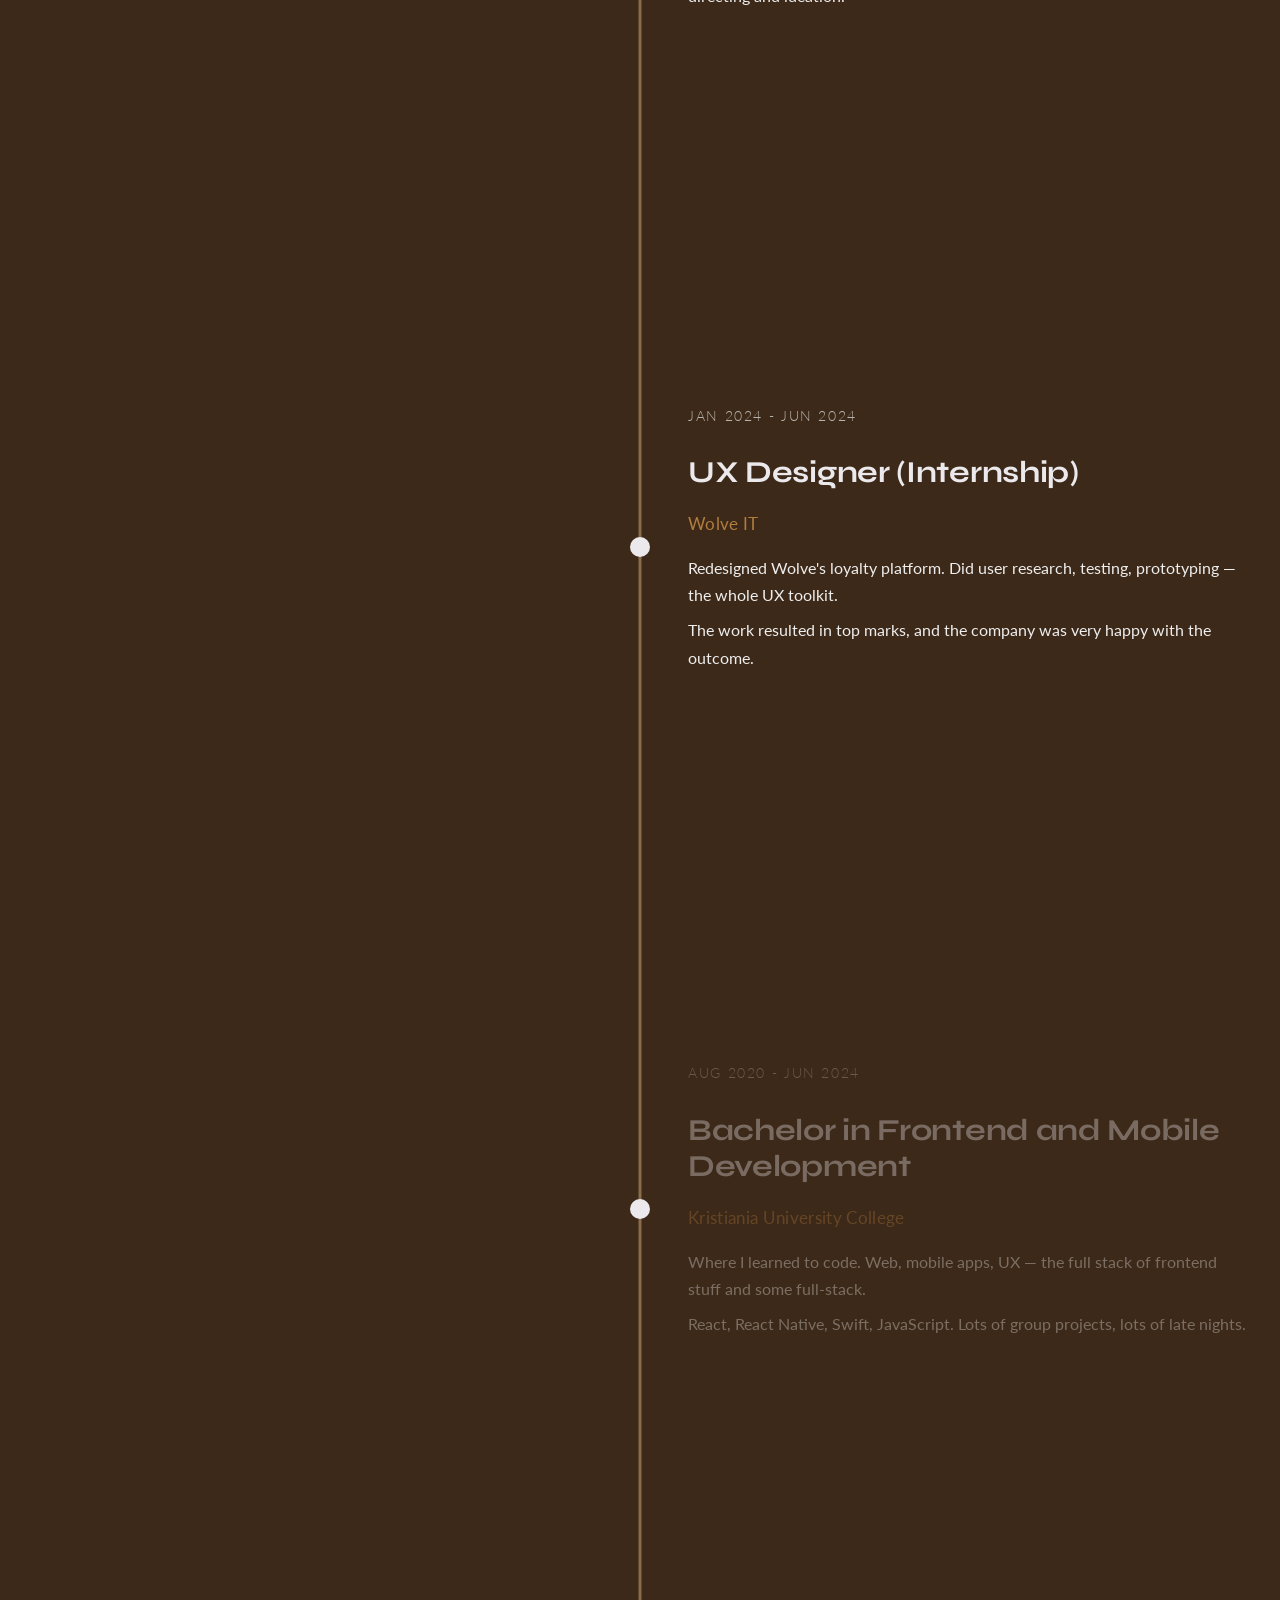
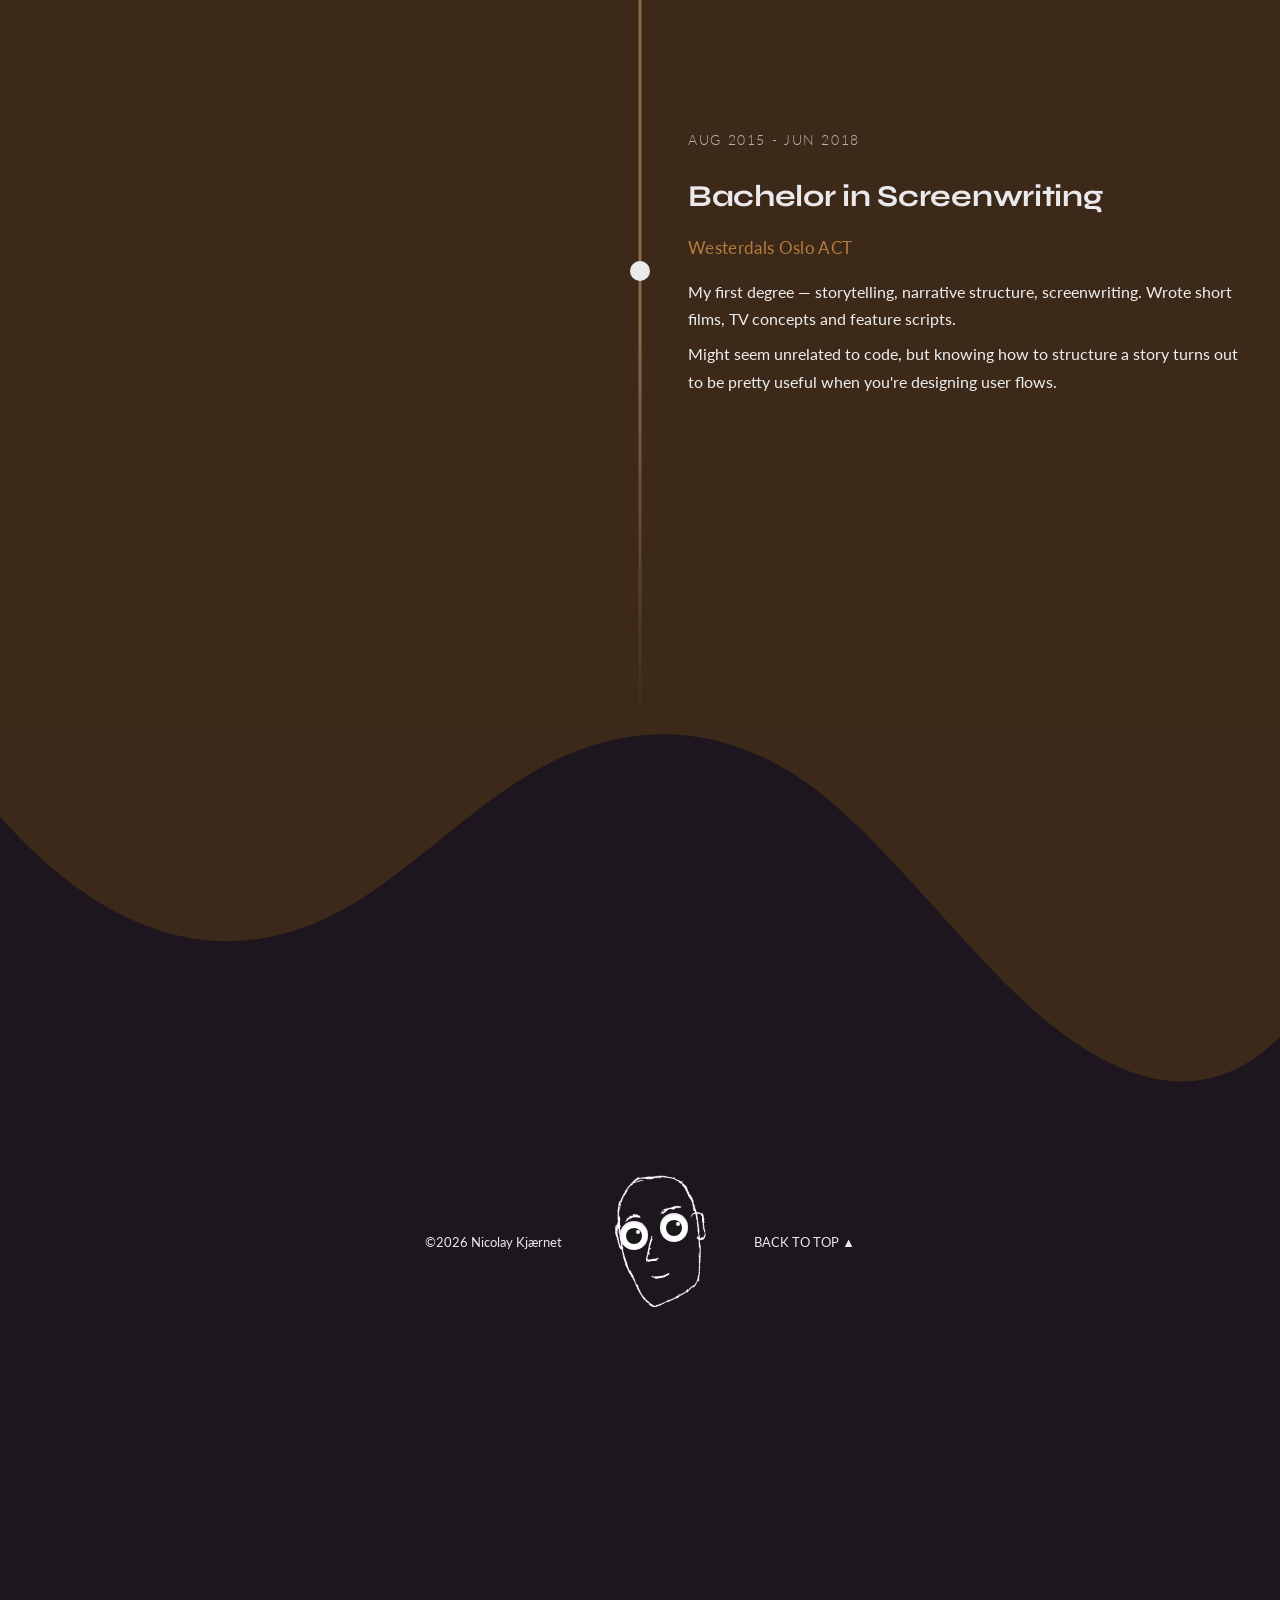
==== commit b617dd50: "Bust cache for index.js" ====
--- a/index.html
+++ b/index.html
@@ -454,6 +454,6 @@
     <script defer src="https://cdnjs.cloudflare.com/ajax/libs/gsap/3.9.1/gsap.min.js"></script>
     <script defer src="https://cdnjs.cloudflare.com/ajax/libs/gsap/3.9.1/ScrollTrigger.min.js"></script>
     <script src="./scripts/parallax.js" defer></script>
-    <script type="module" src="/scripts/index.js?v=20260305"></script>
+    <script type="module" src="/scripts/index.js?v=20260601"></script>
   </body>
 </html>
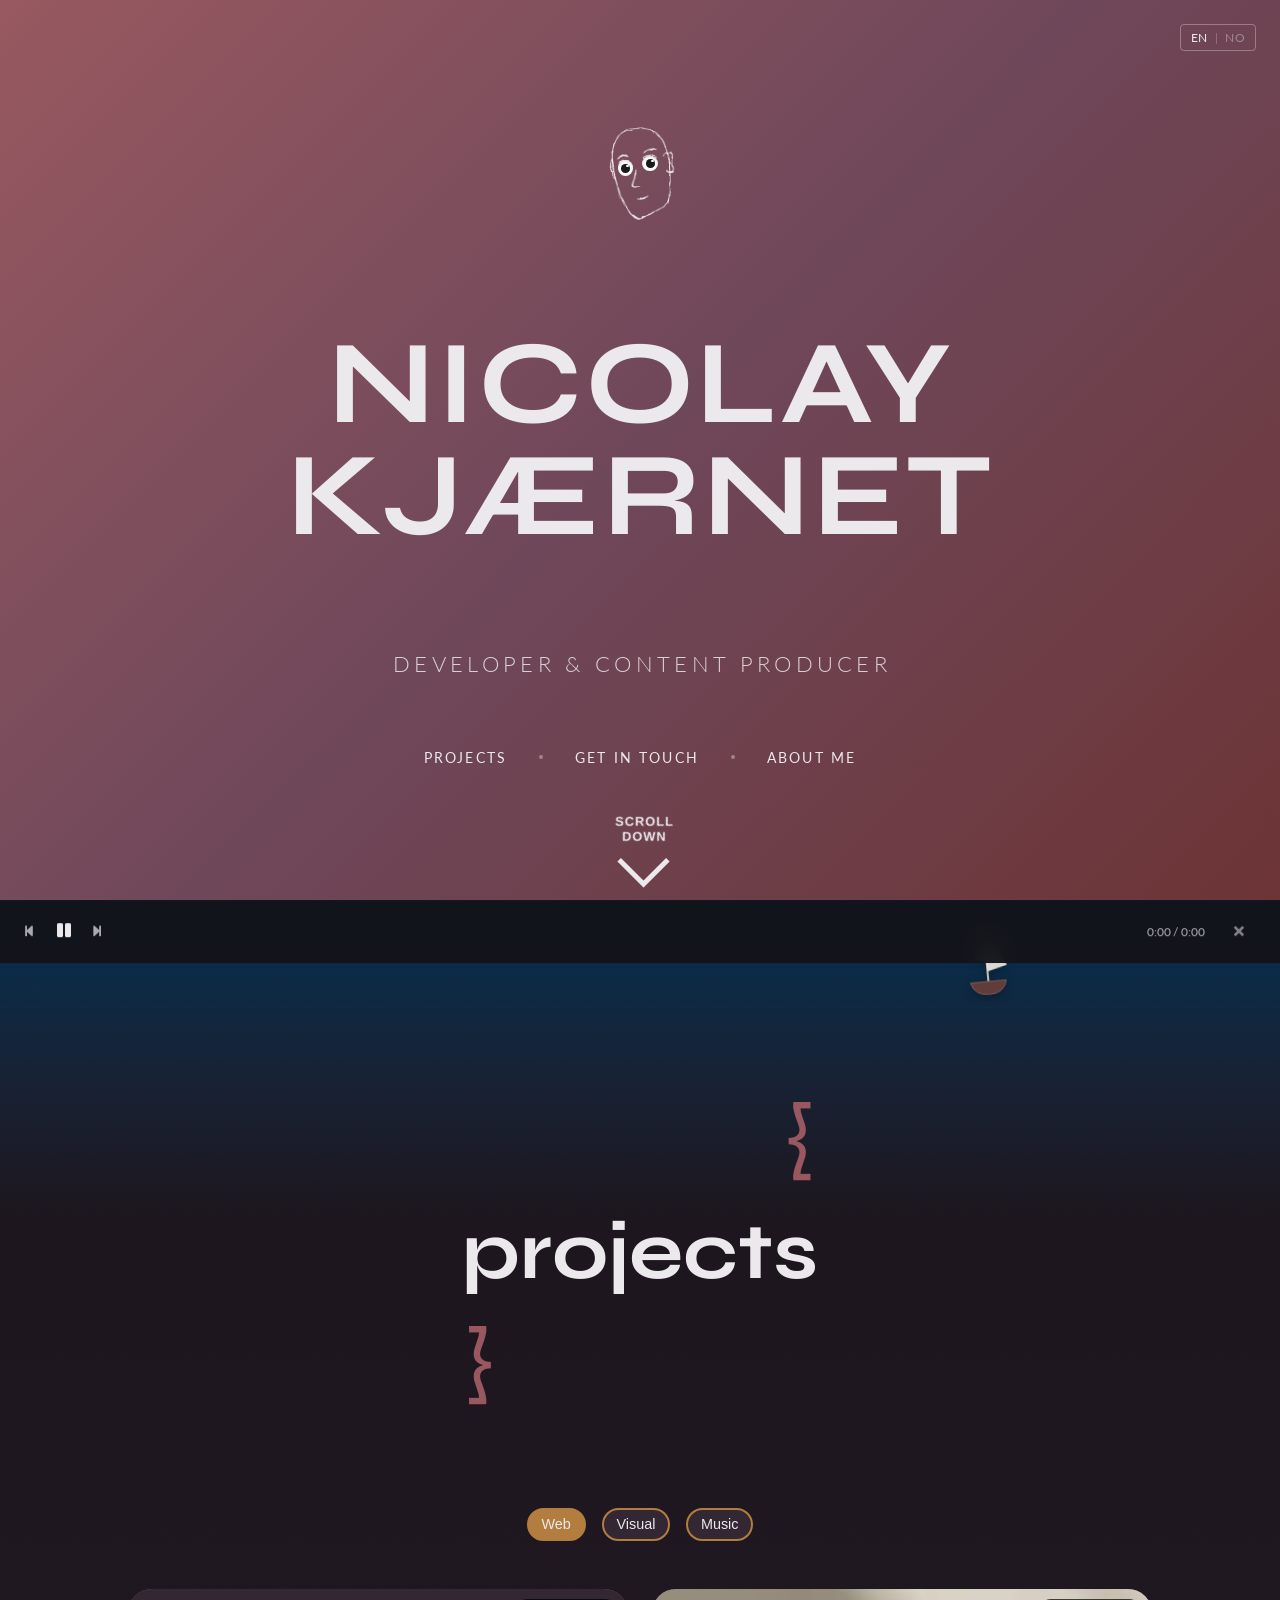
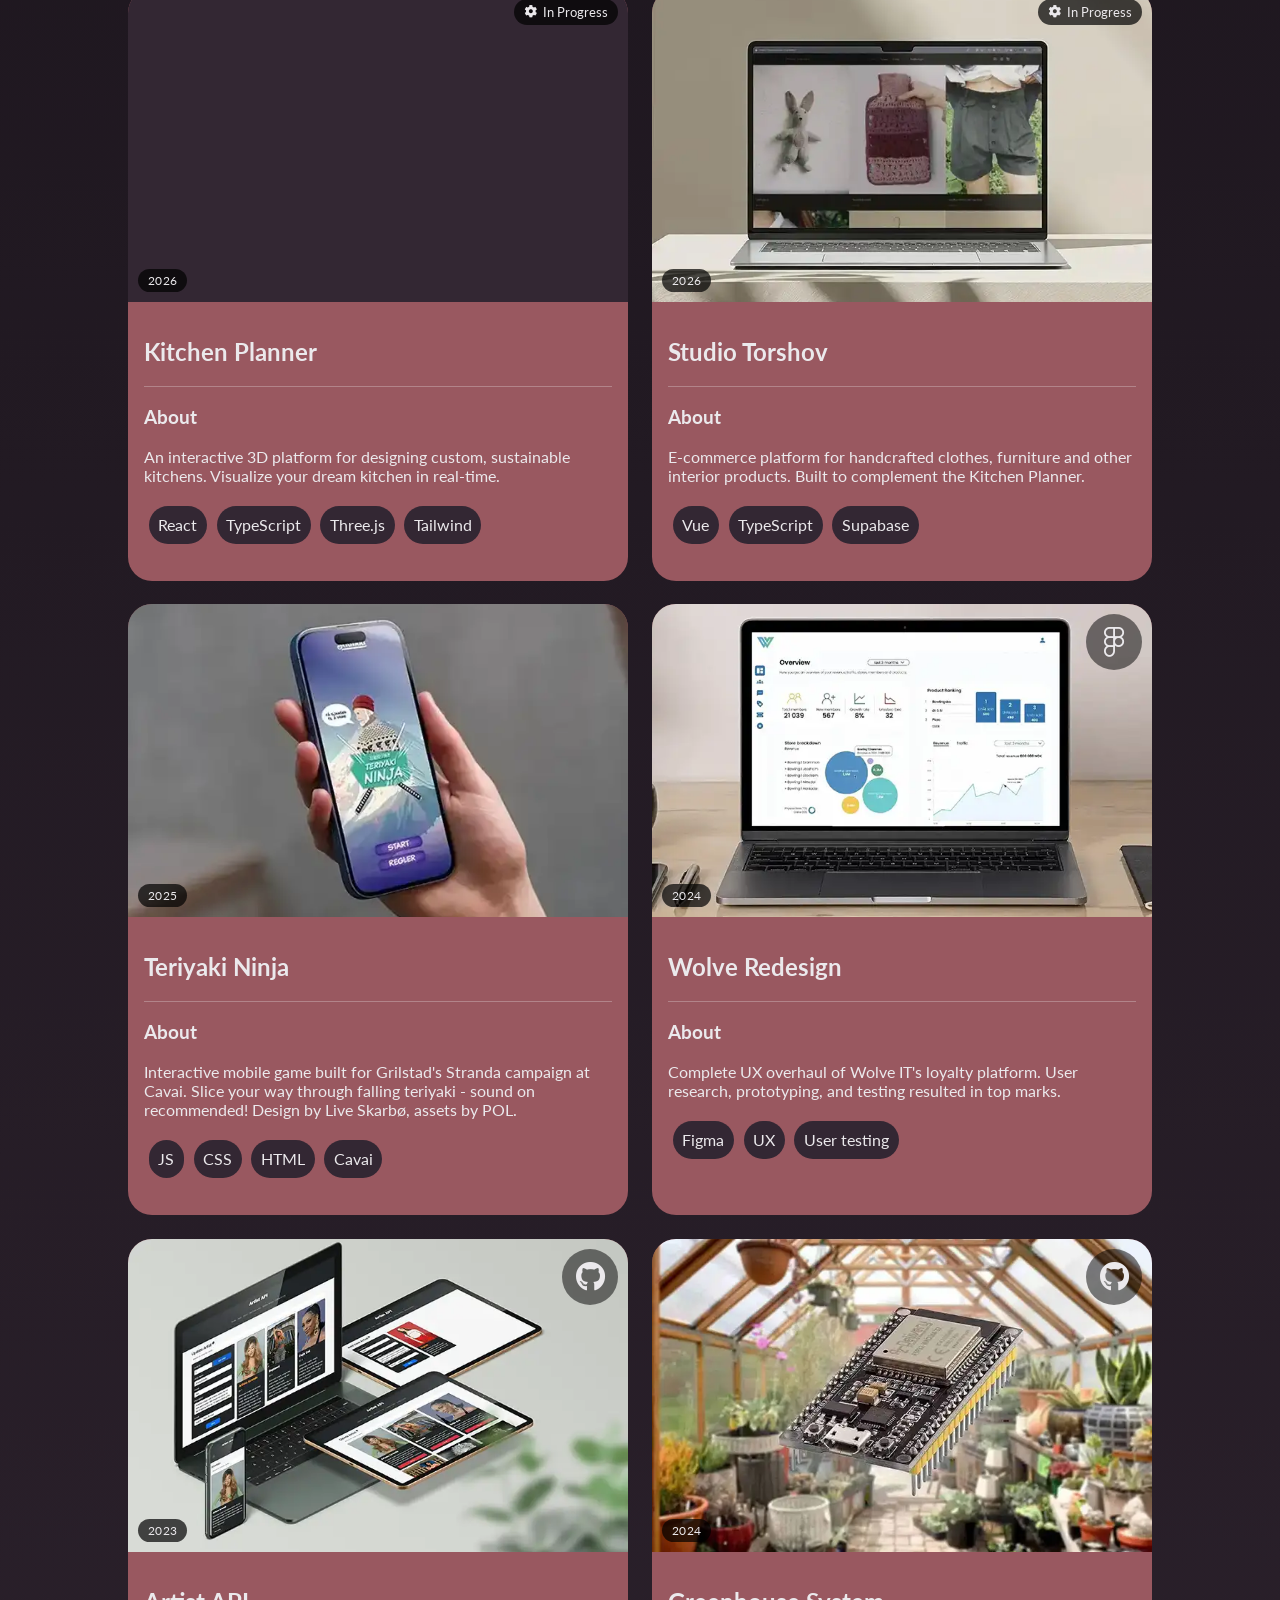
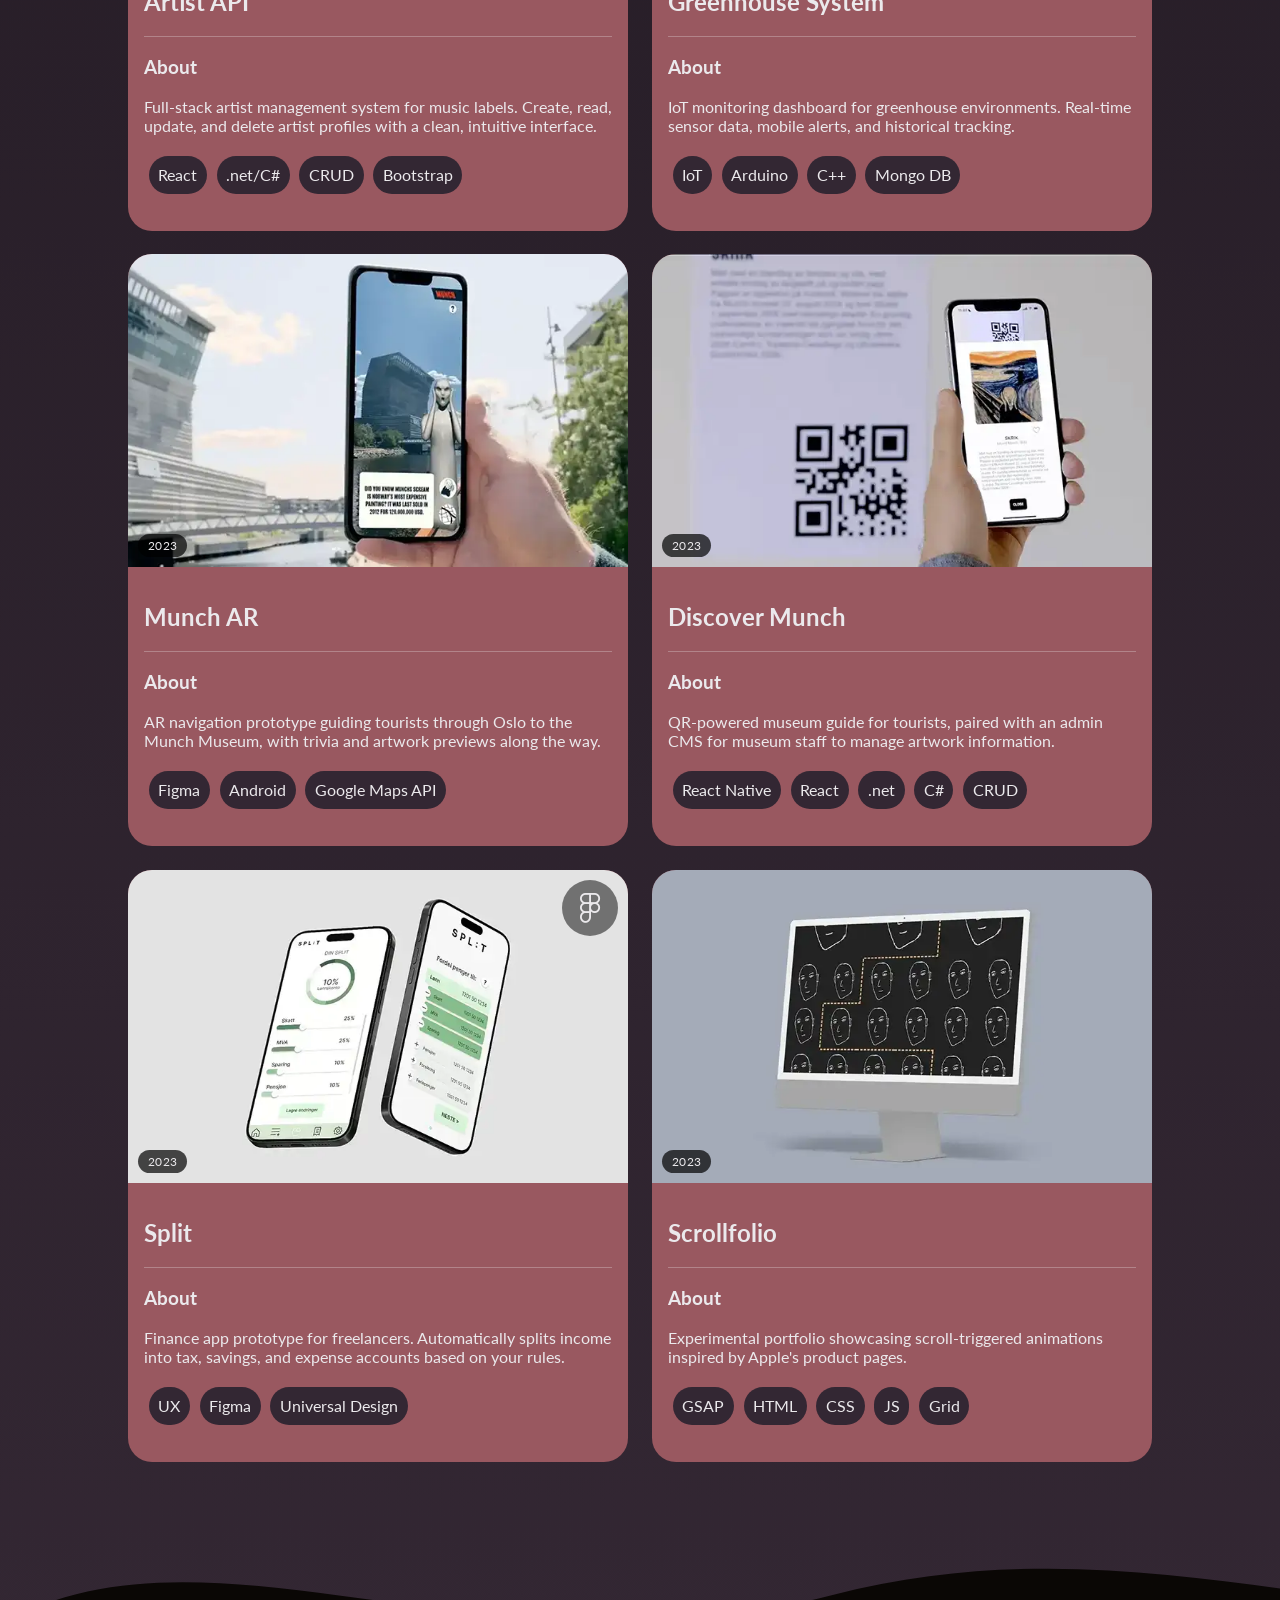
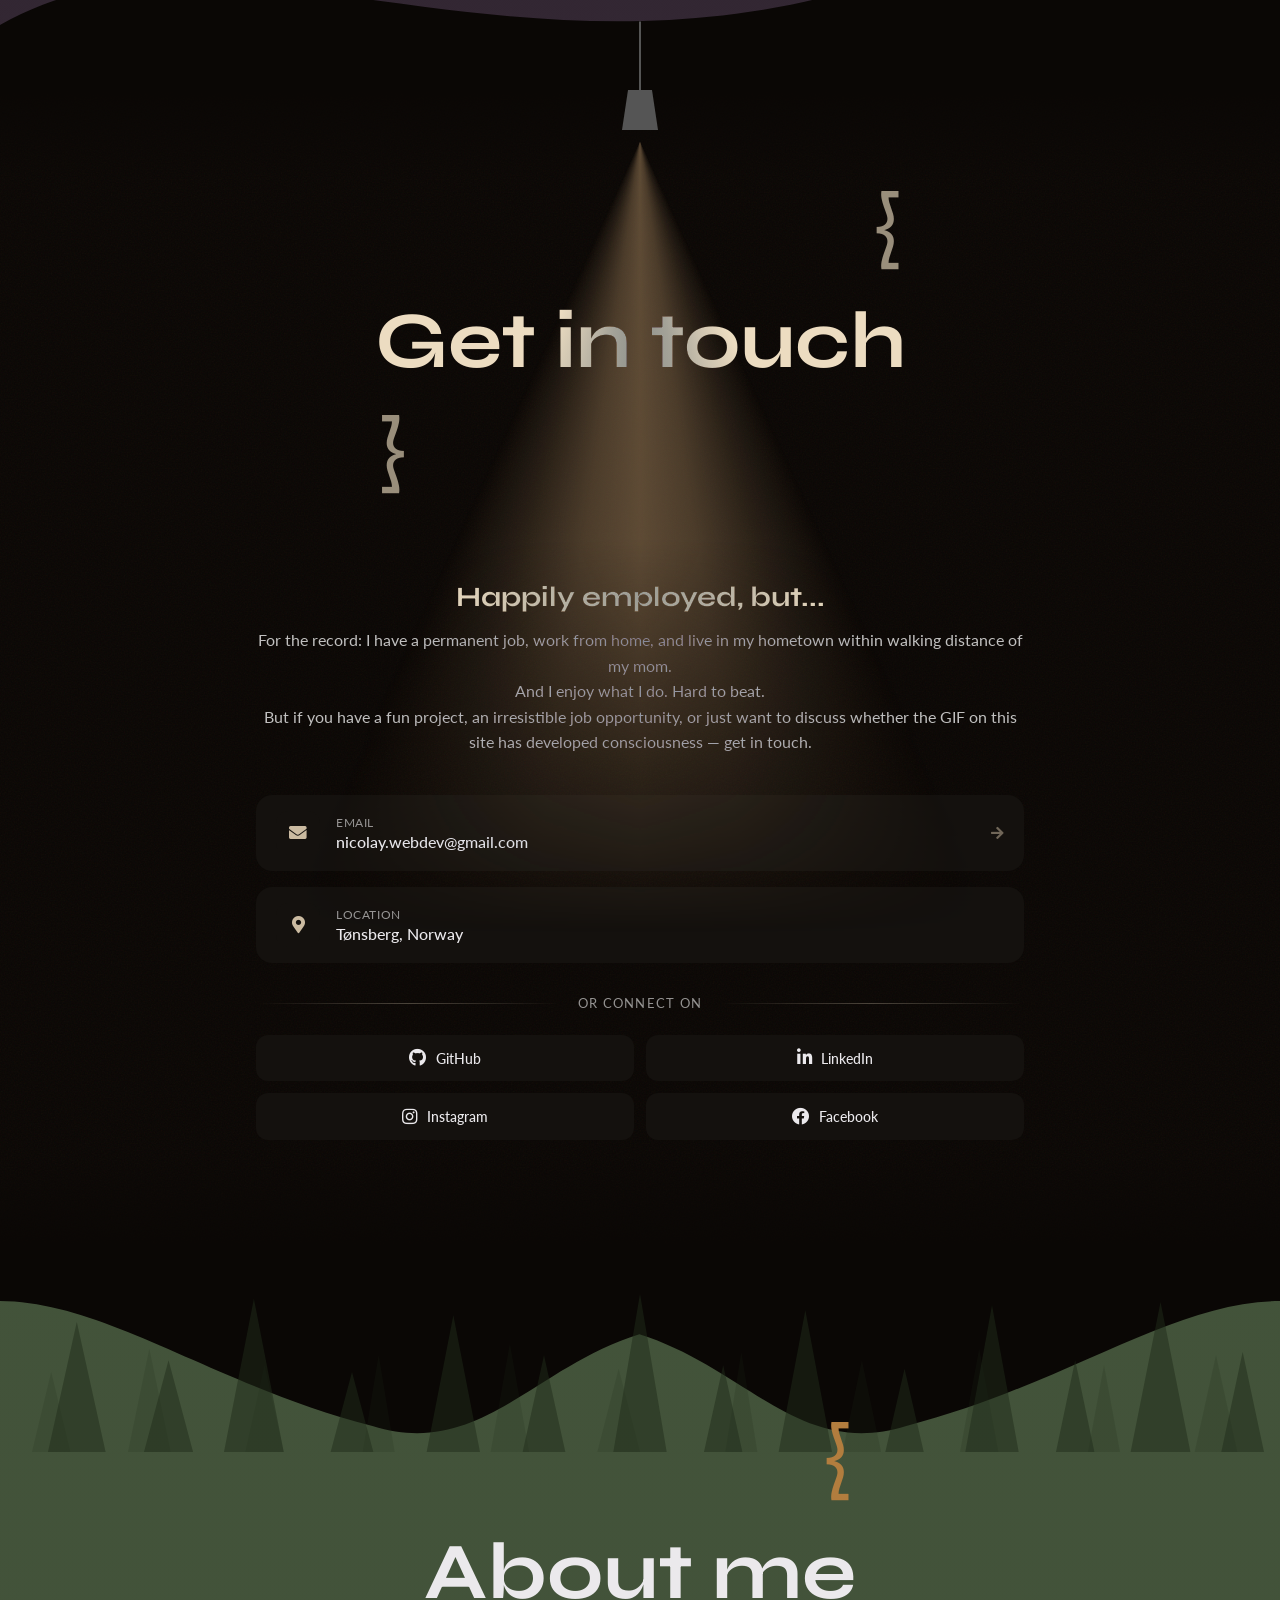
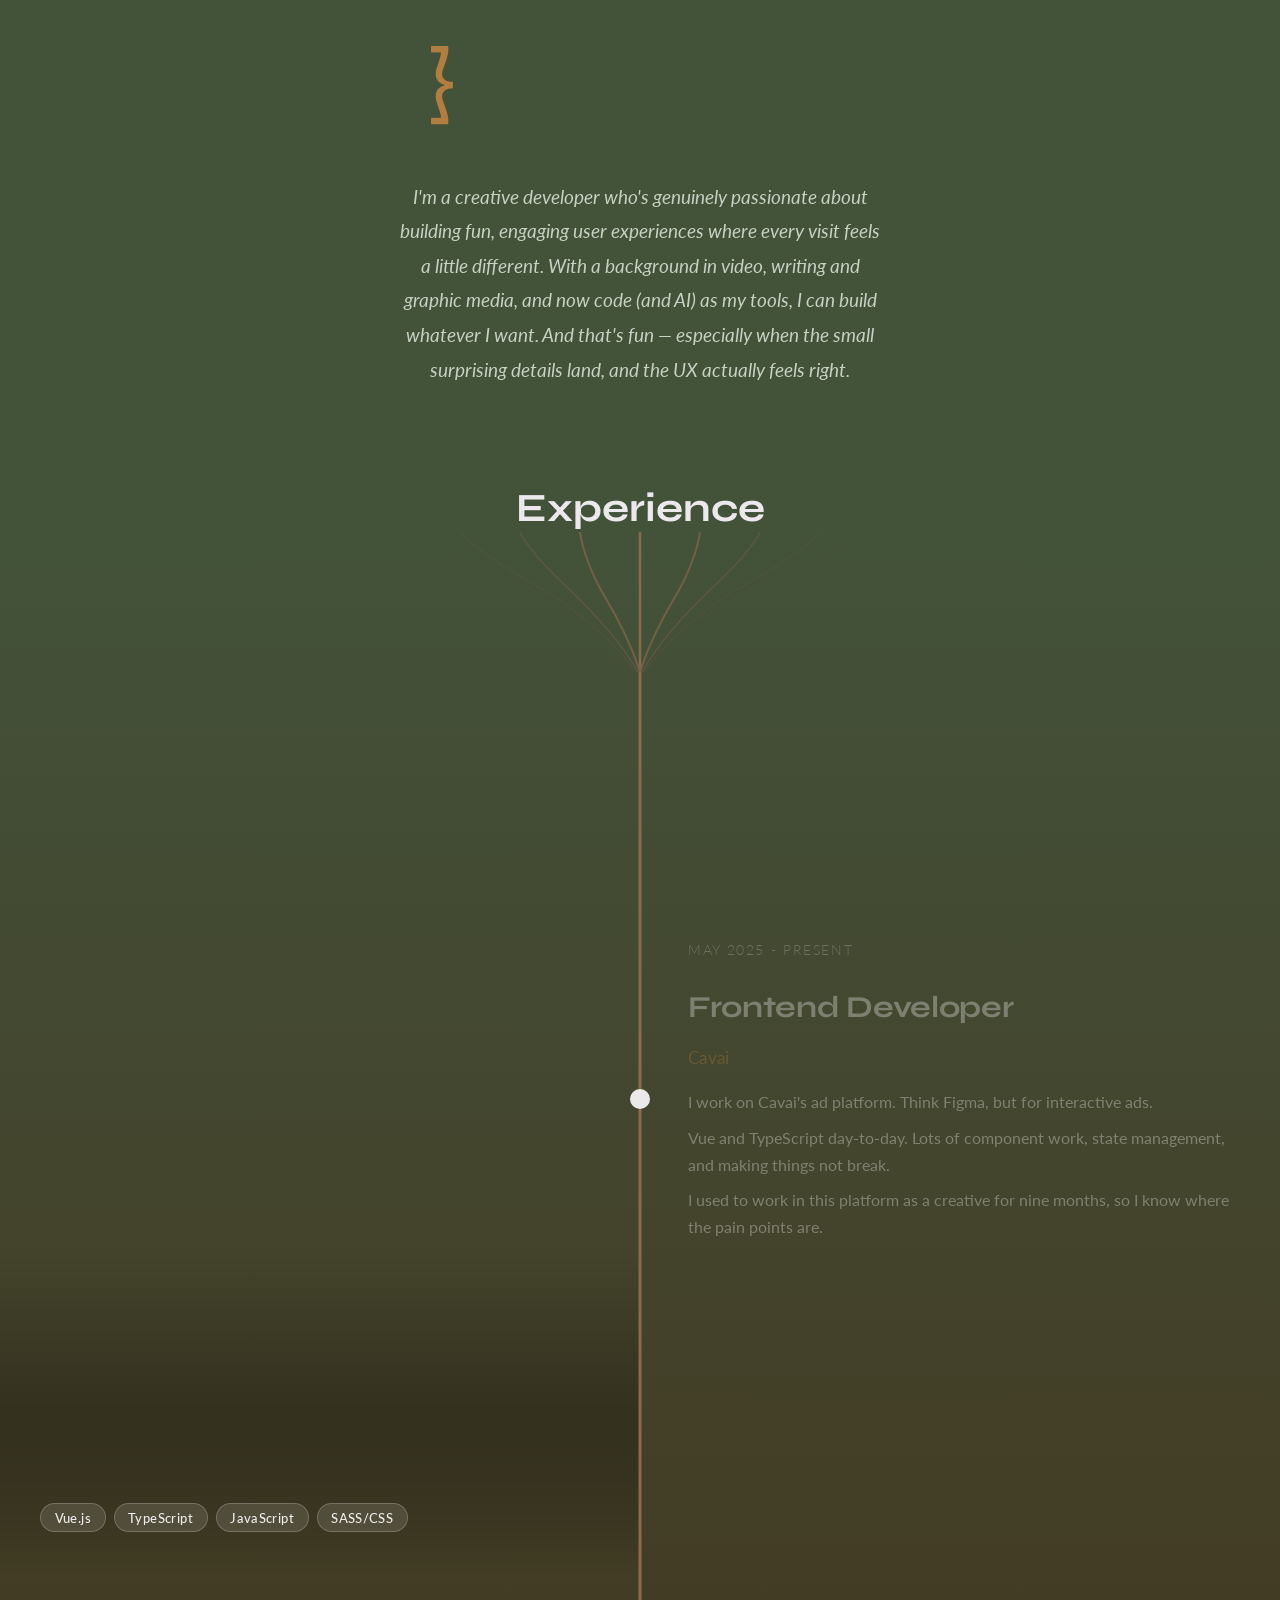
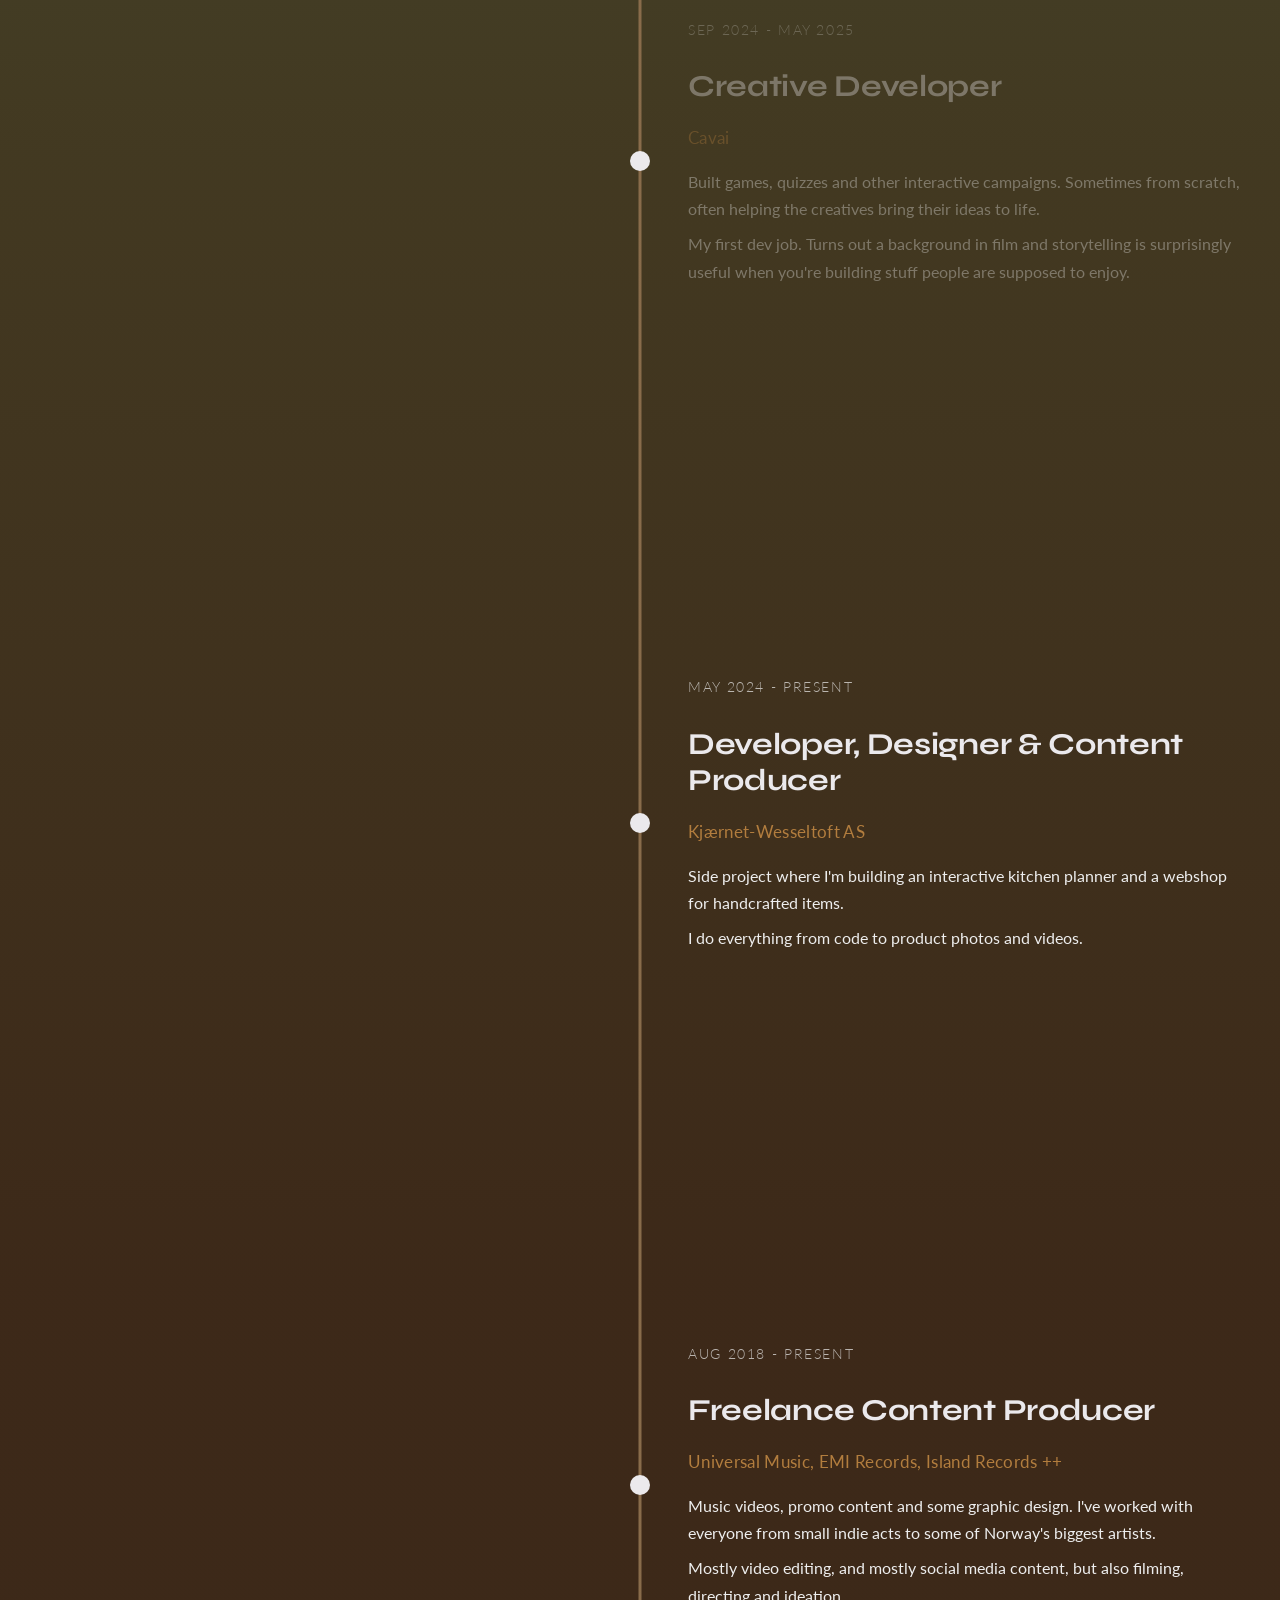
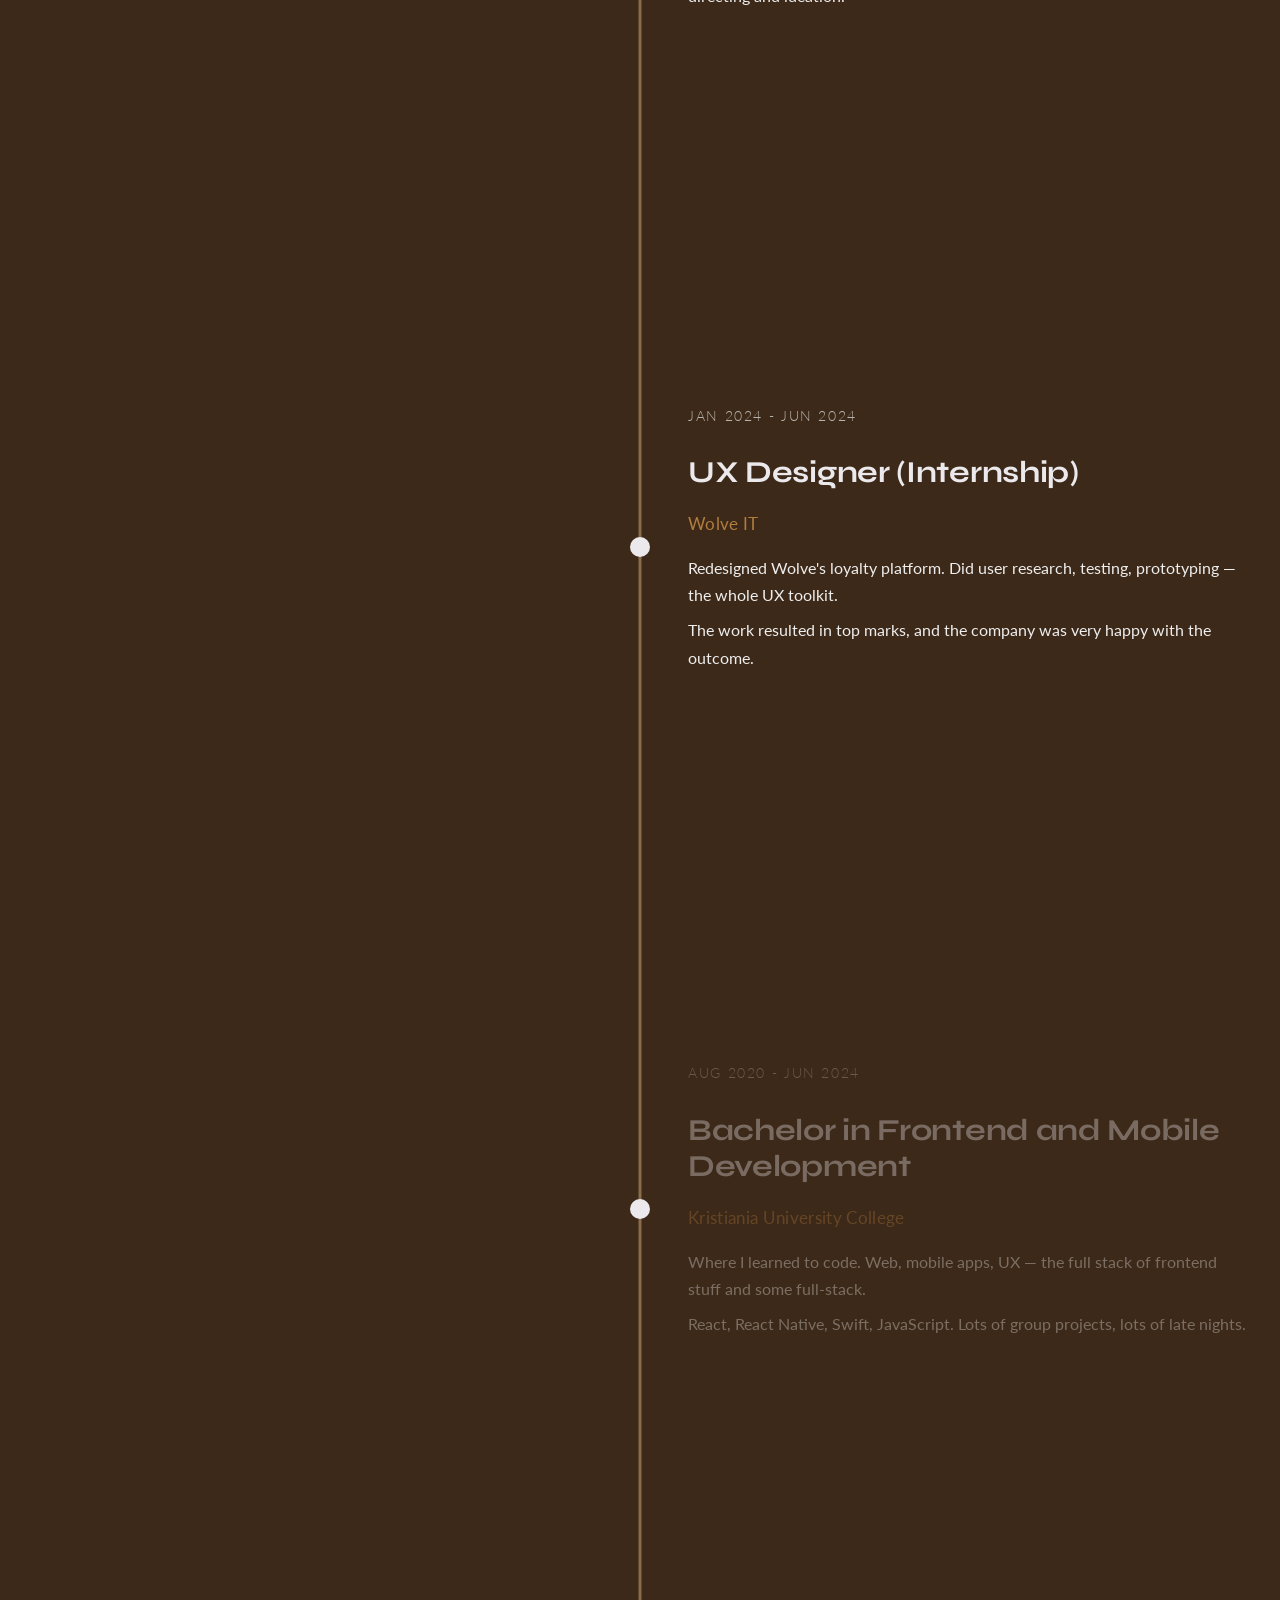
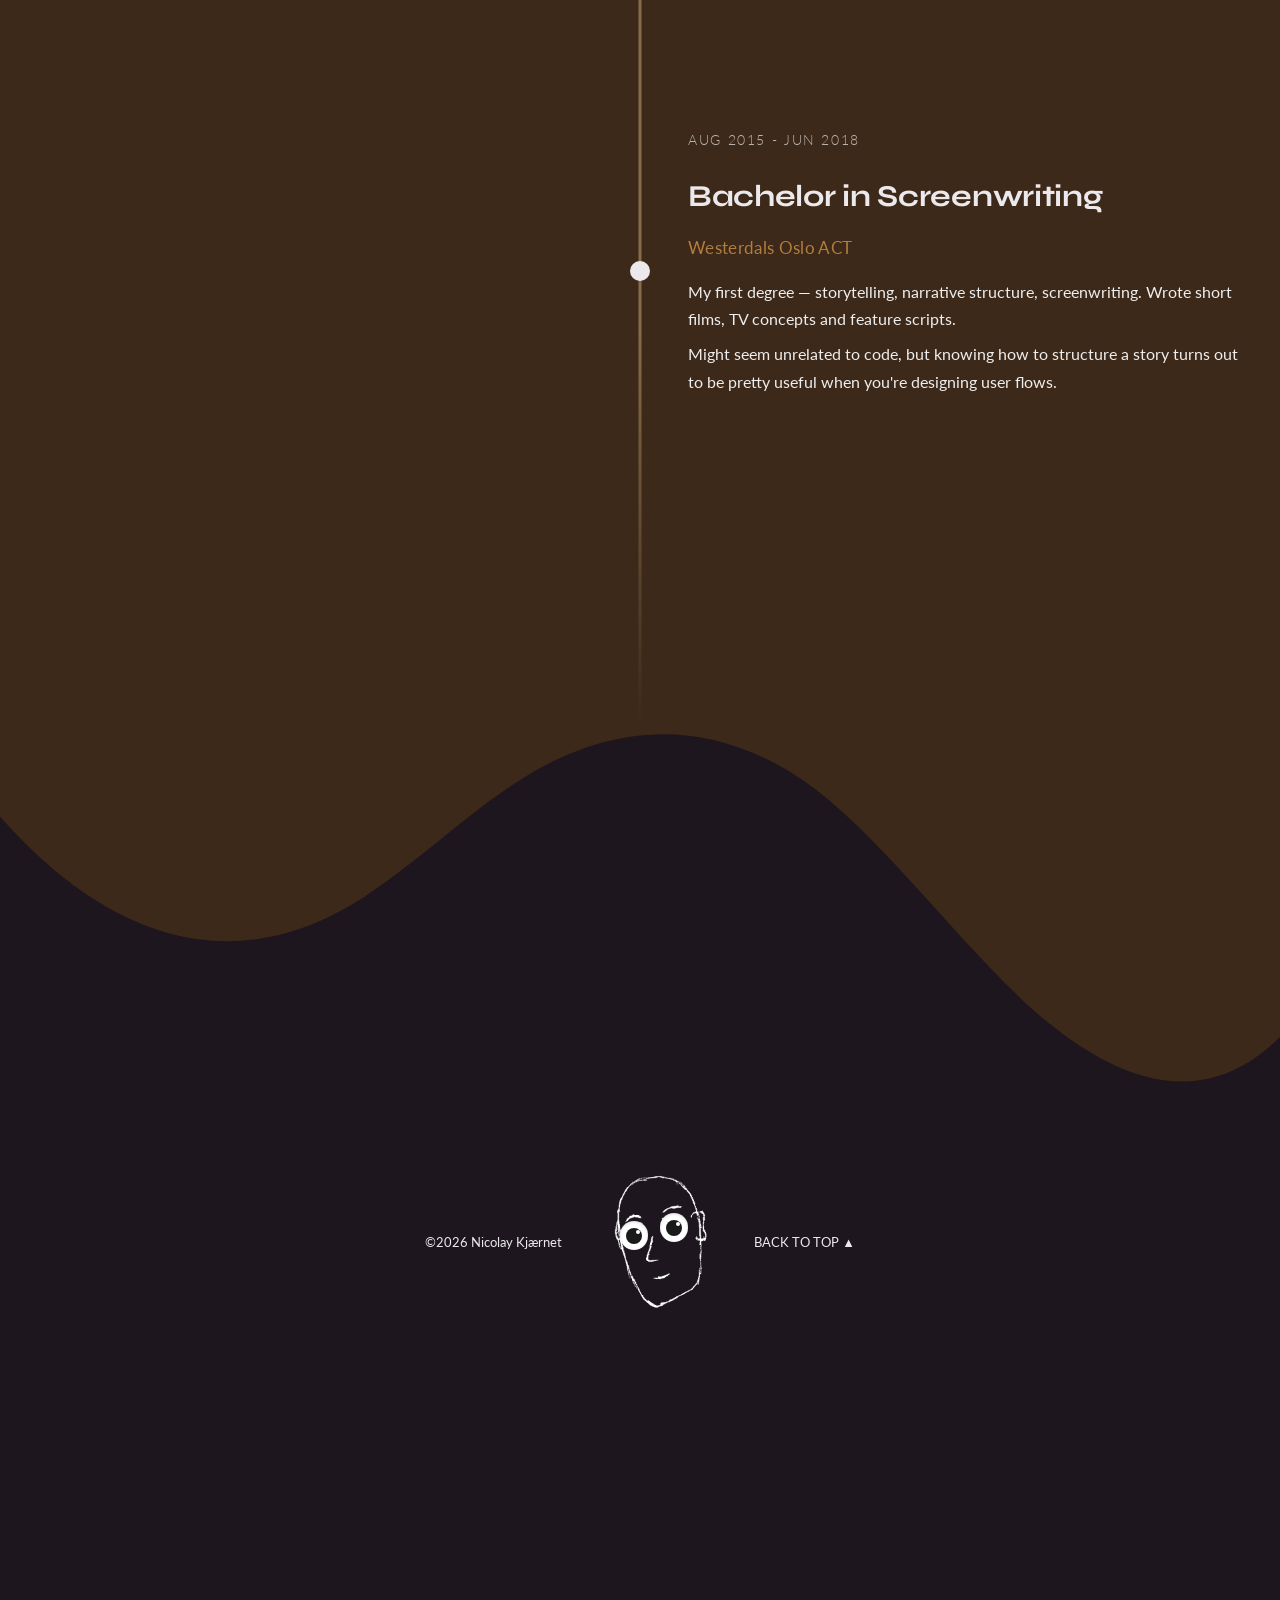
==== commit 8080765c: "Move TOC sidebar to journal page Wikipedia-style table of contents with years and months, built dyna" ====
--- a/index.html
+++ b/index.html
@@ -12,21 +12,6 @@
     <link rel="stylesheet" href="/css/index.css" />
   </head>
   <body>
-    <!-- Table of Contents -->
-    <nav class="toc" id="toc" aria-label="Table of contents">
-      <div class="toc__label">CONTENTS</div>
-      <ul class="toc__list">
-        <li><a class="toc__link toc__link--active" href="#projects" data-section="section-projects"><span data-i18n="nav.projects">Projects</span></a></li>
-        <li><a class="toc__link" href="#contact" data-section="section-contact"><span data-i18n="nav.contact">Get in touch</span></a></li>
-        <li><a class="toc__link" href="#about" data-section="section-about"><span data-i18n="about.title">About me</span></a></li>
-      </ul>
-      <div class="toc__divider"></div>
-      <ul class="toc__list toc__list--pages">
-        <li><a class="toc__link toc__link--page" href="/cv.html">CV</a></li>
-        <li><a class="toc__link toc__link--page" href="/journal.html">Journal</a></li>
-      </ul>
-    </nav>
-
     <!-- Header -->
     <section class="section-hero">
       <header role="banner" class="header">
--- a/css/index.css
+++ b/css/index.css
@@ -112,101 +112,6 @@
 }
 
 
-
-
-/* ============================================
-   TABLE OF CONTENTS SIDEBAR
-   ============================================ */
-
-.toc {
-  display: none;
-}
-
-@media (min-width: 1200px) {
-  .toc {
-    display: block;
-    position: fixed;
-    top: 0;
-    left: 0;
-    width: 220px;
-    height: 100vh;
-    z-index: 500;
-    padding: 2rem 1.25rem 2rem 1.5rem;
-    box-sizing: border-box;
-    opacity: 0;
-    transform: translateX(-8px);
-    transition: opacity 0.4s ease, transform 0.4s ease;
-    pointer-events: none;
-  }
-
-  .toc--visible {
-    opacity: 1;
-    transform: translateX(0);
-    pointer-events: auto;
-  }
-
-  .toc__label {
-    font-family: 'Lato', sans-serif;
-    font-size: 0.65rem;
-    font-weight: 700;
-    letter-spacing: 0.14em;
-    color: var(--clr-orange);
-    margin-bottom: 1rem;
-  }
-
-  .toc__list {
-    list-style: none;
-    margin: 0;
-    padding: 0;
-  }
-
-  .toc__link {
-    display: block;
-    position: relative;
-    font-family: 'Lato', sans-serif;
-    font-size: 0.82rem;
-    font-weight: 400;
-    color: rgba(255, 255, 255, 0.45);
-    padding: 0.3rem 0 0.3rem 1rem;
-    line-height: 1.4;
-    text-decoration: none;
-    transition: color 0.2s ease;
-    border-left: 2px solid transparent;
-    margin-left: 2px;
-  }
-
-  .toc__link:hover {
-    color: rgba(255, 255, 255, 0.8);
-    opacity: 1;
-  }
-
-  .toc__link--active {
-    color: var(--clr-white);
-    font-weight: 600;
-    border-left-color: var(--clr-orange);
-  }
-
-  .toc__divider {
-    height: 1px;
-    background: rgba(255, 255, 255, 0.1);
-    margin: 0.75rem 0 0.75rem 1rem;
-  }
-
-  .toc__link--page {
-    font-size: 0.78rem;
-    color: rgba(255, 255, 255, 0.35);
-  }
-
-  .toc__link--page:hover {
-    color: var(--clr-orange);
-  }
-
-  .toc__link--page::after {
-    content: ' \2197';
-    font-size: 0.7em;
-    opacity: 0.6;
-  }
-}
 
 
 /* Section base */
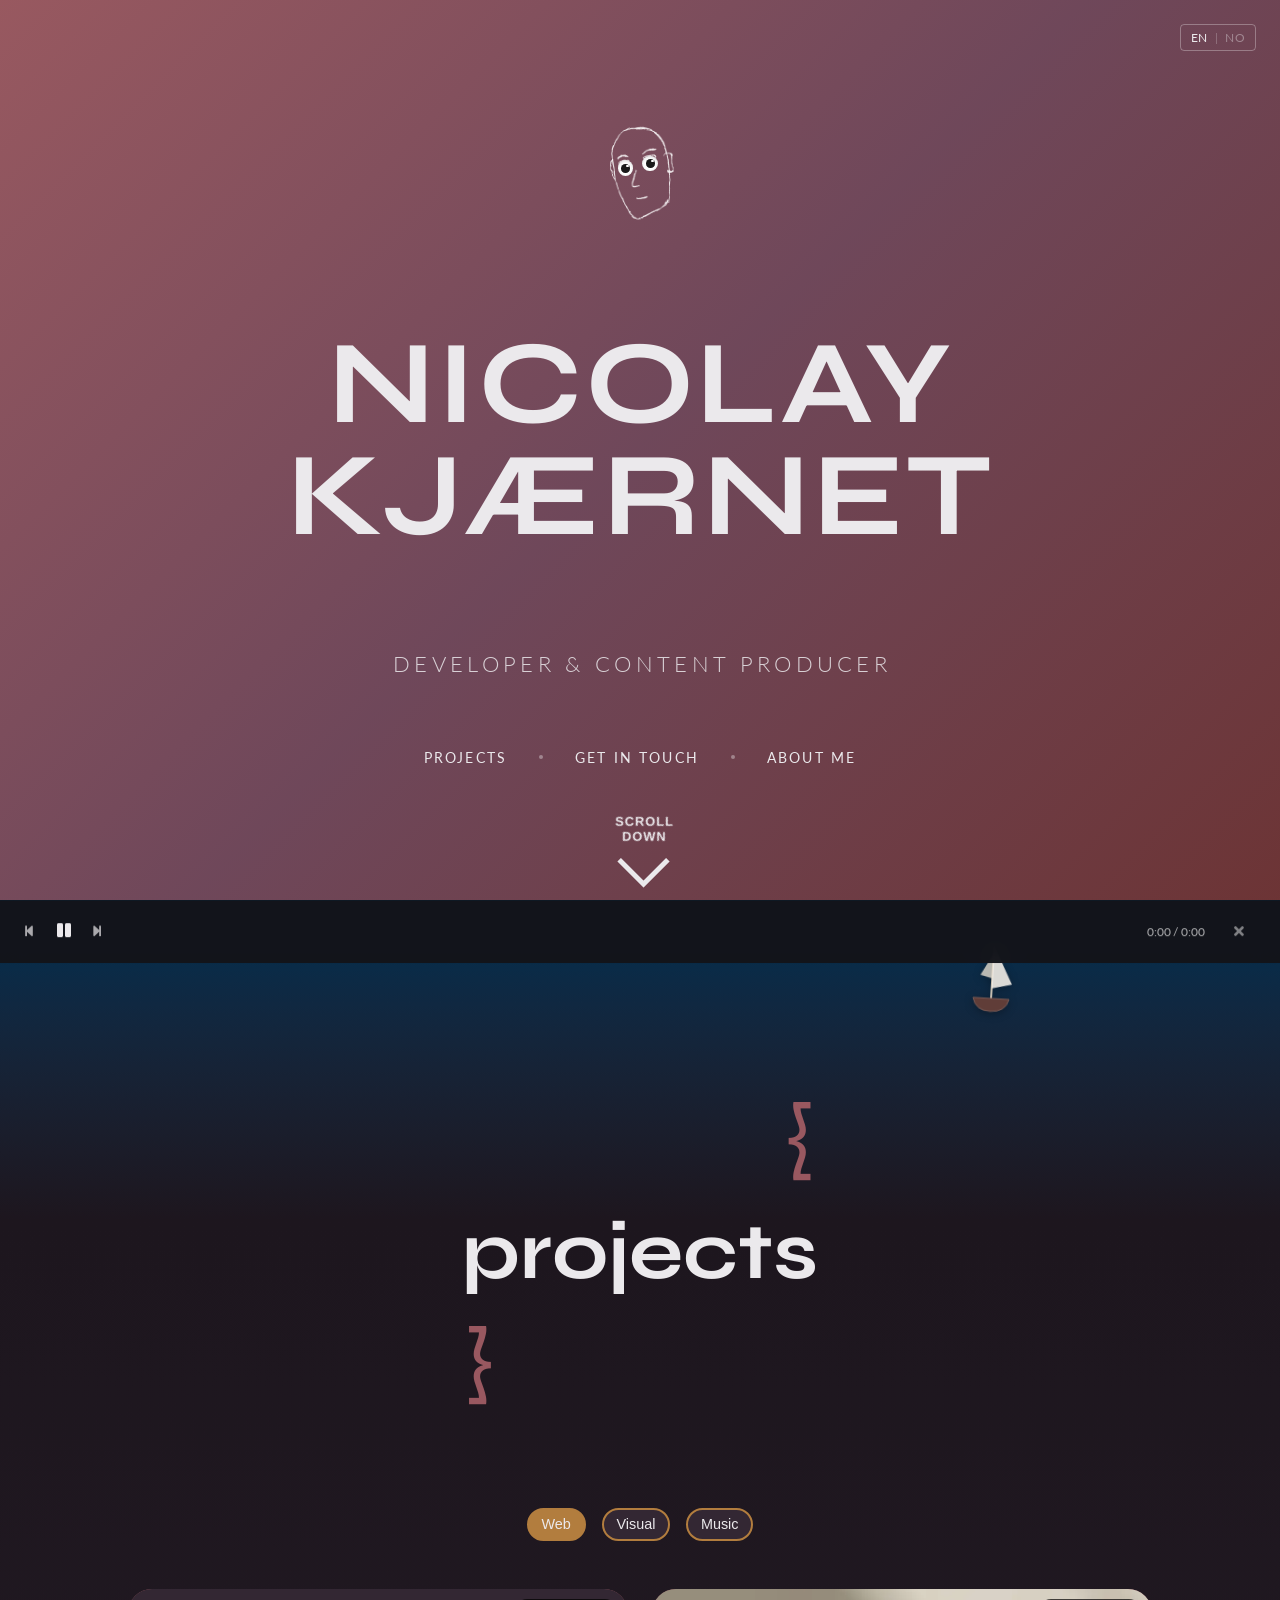
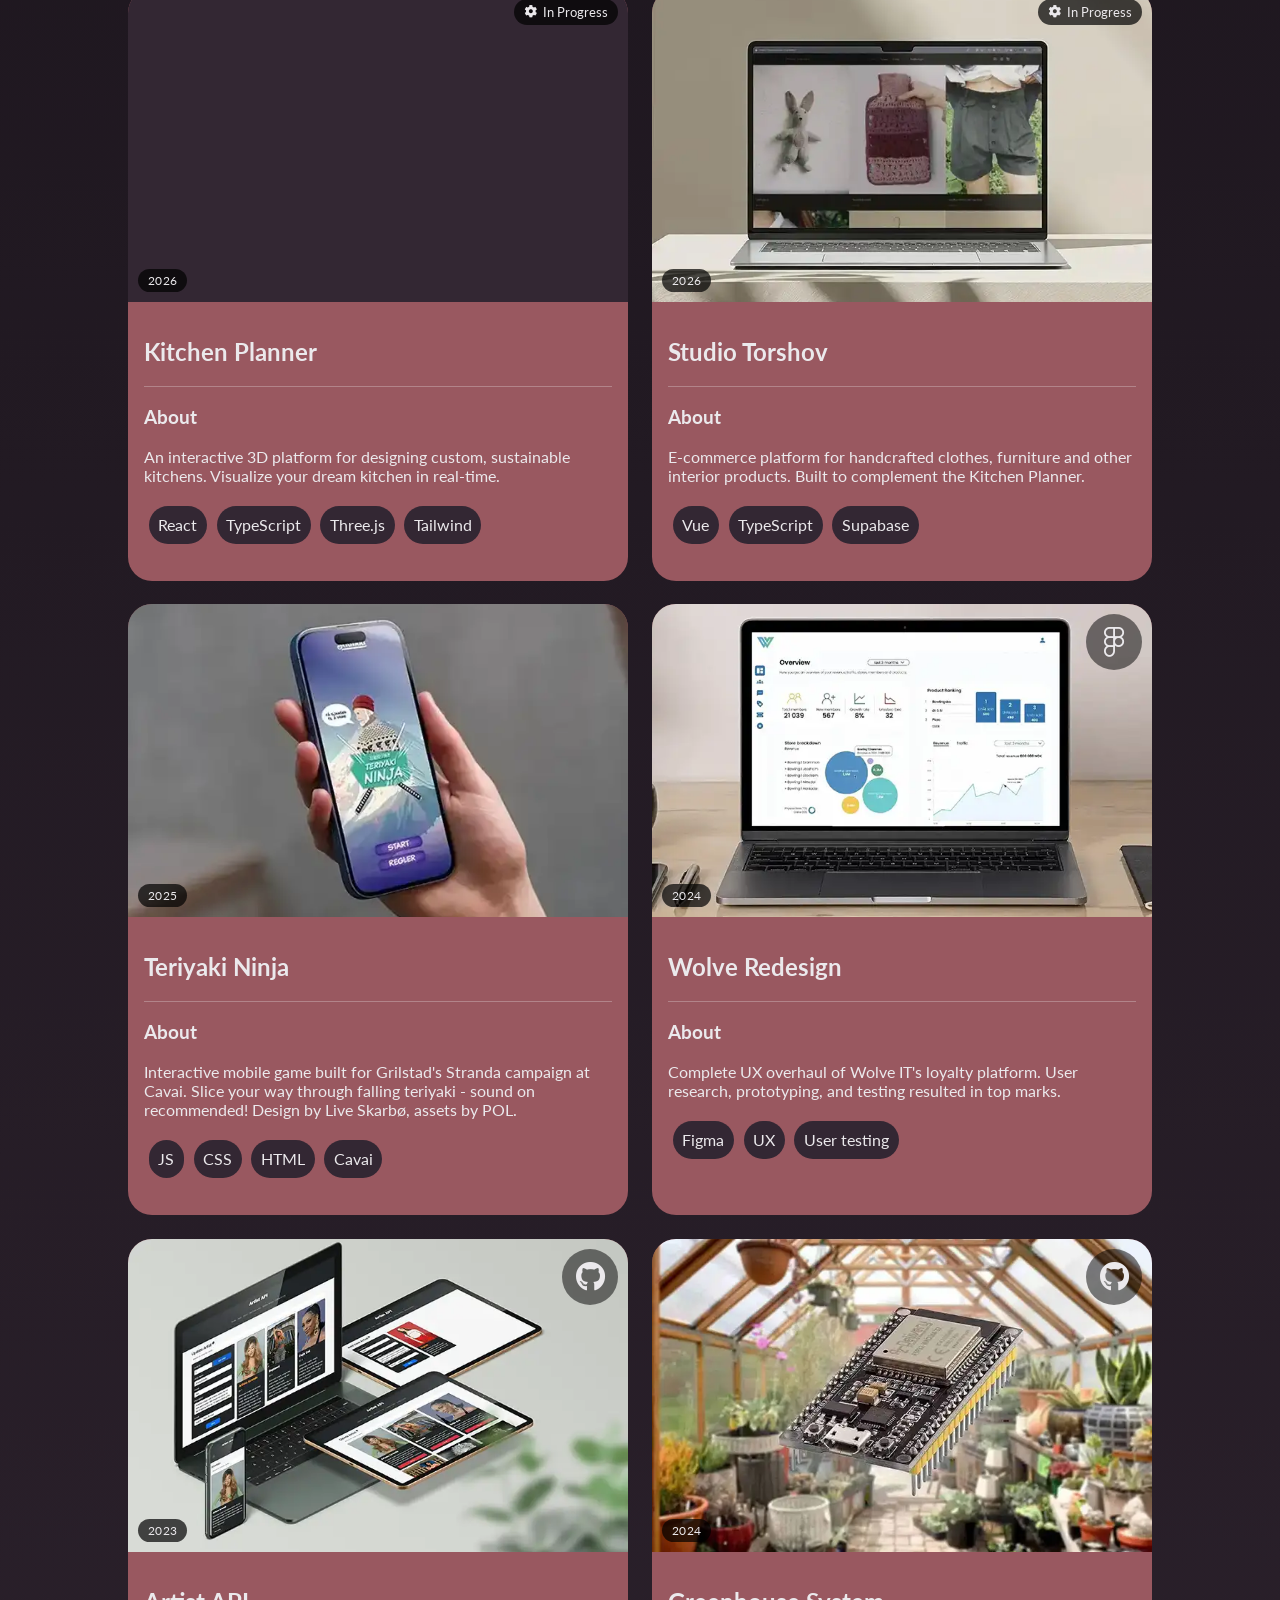
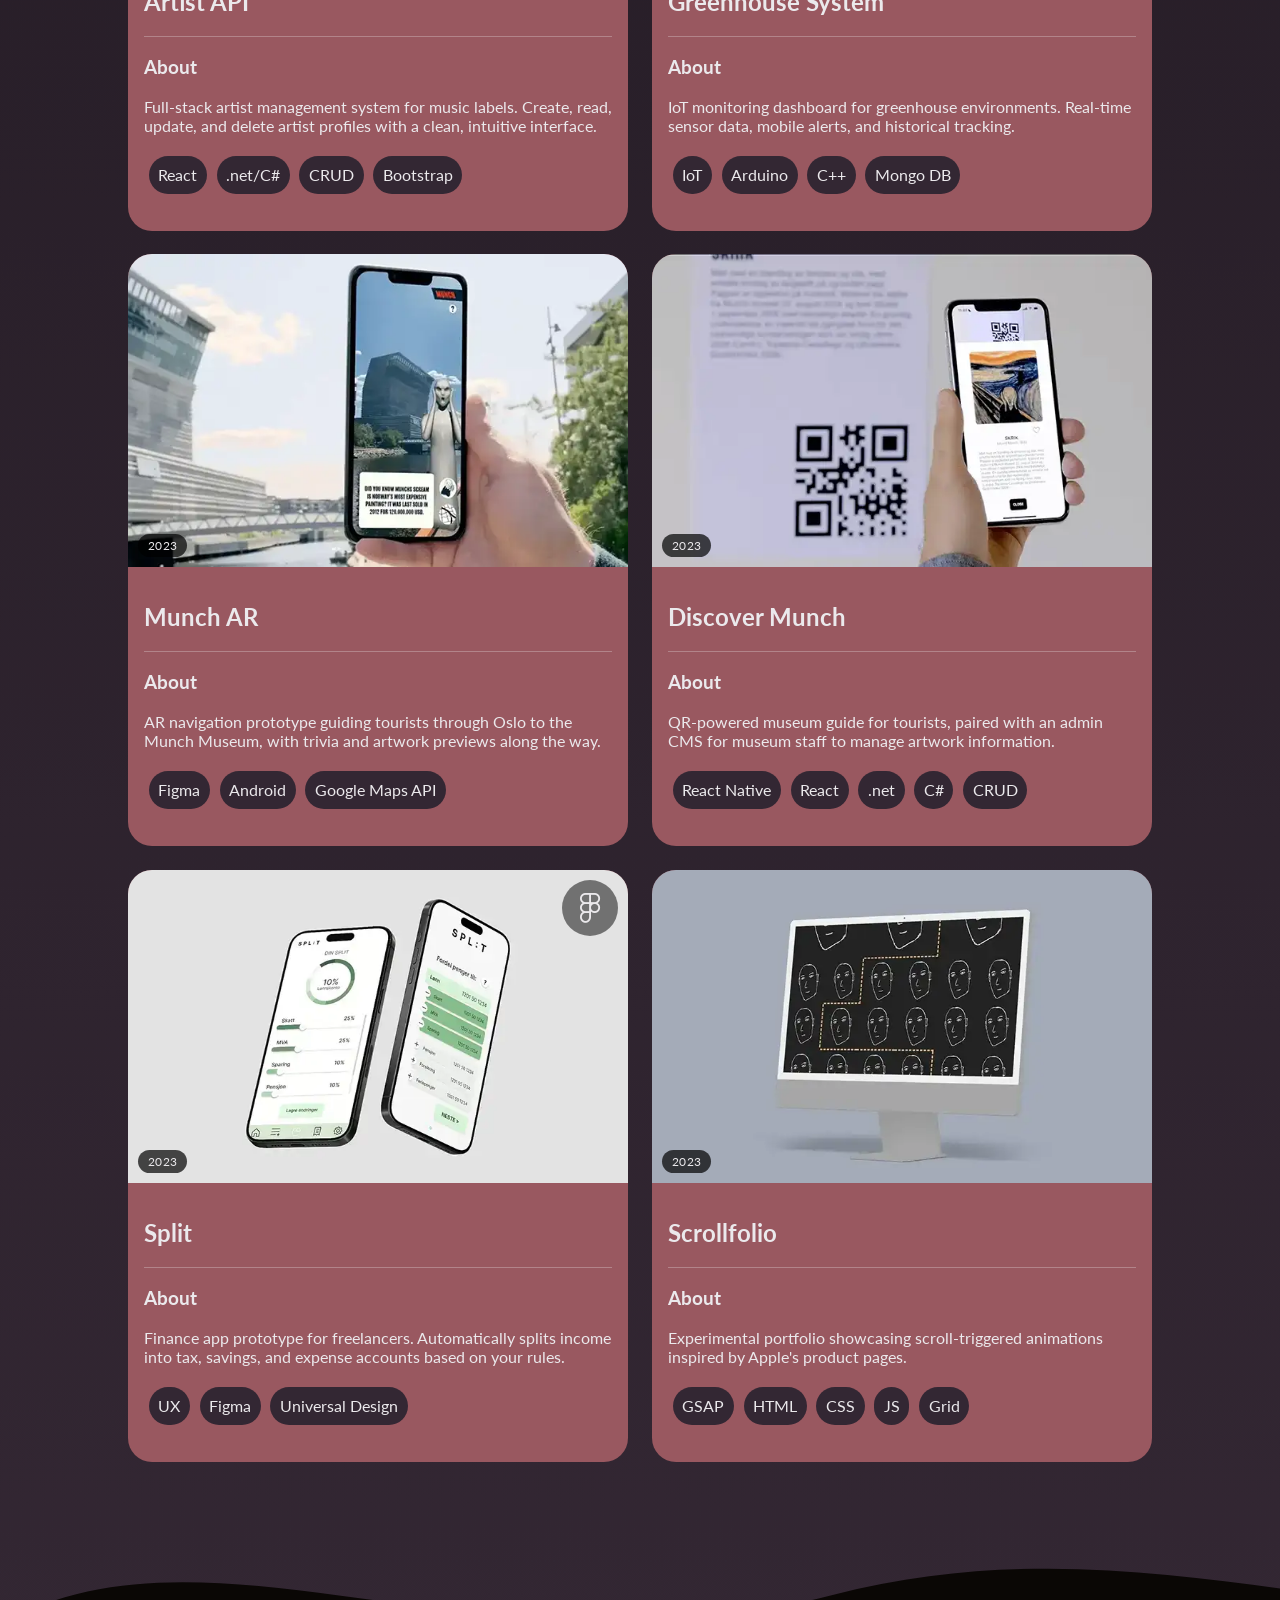
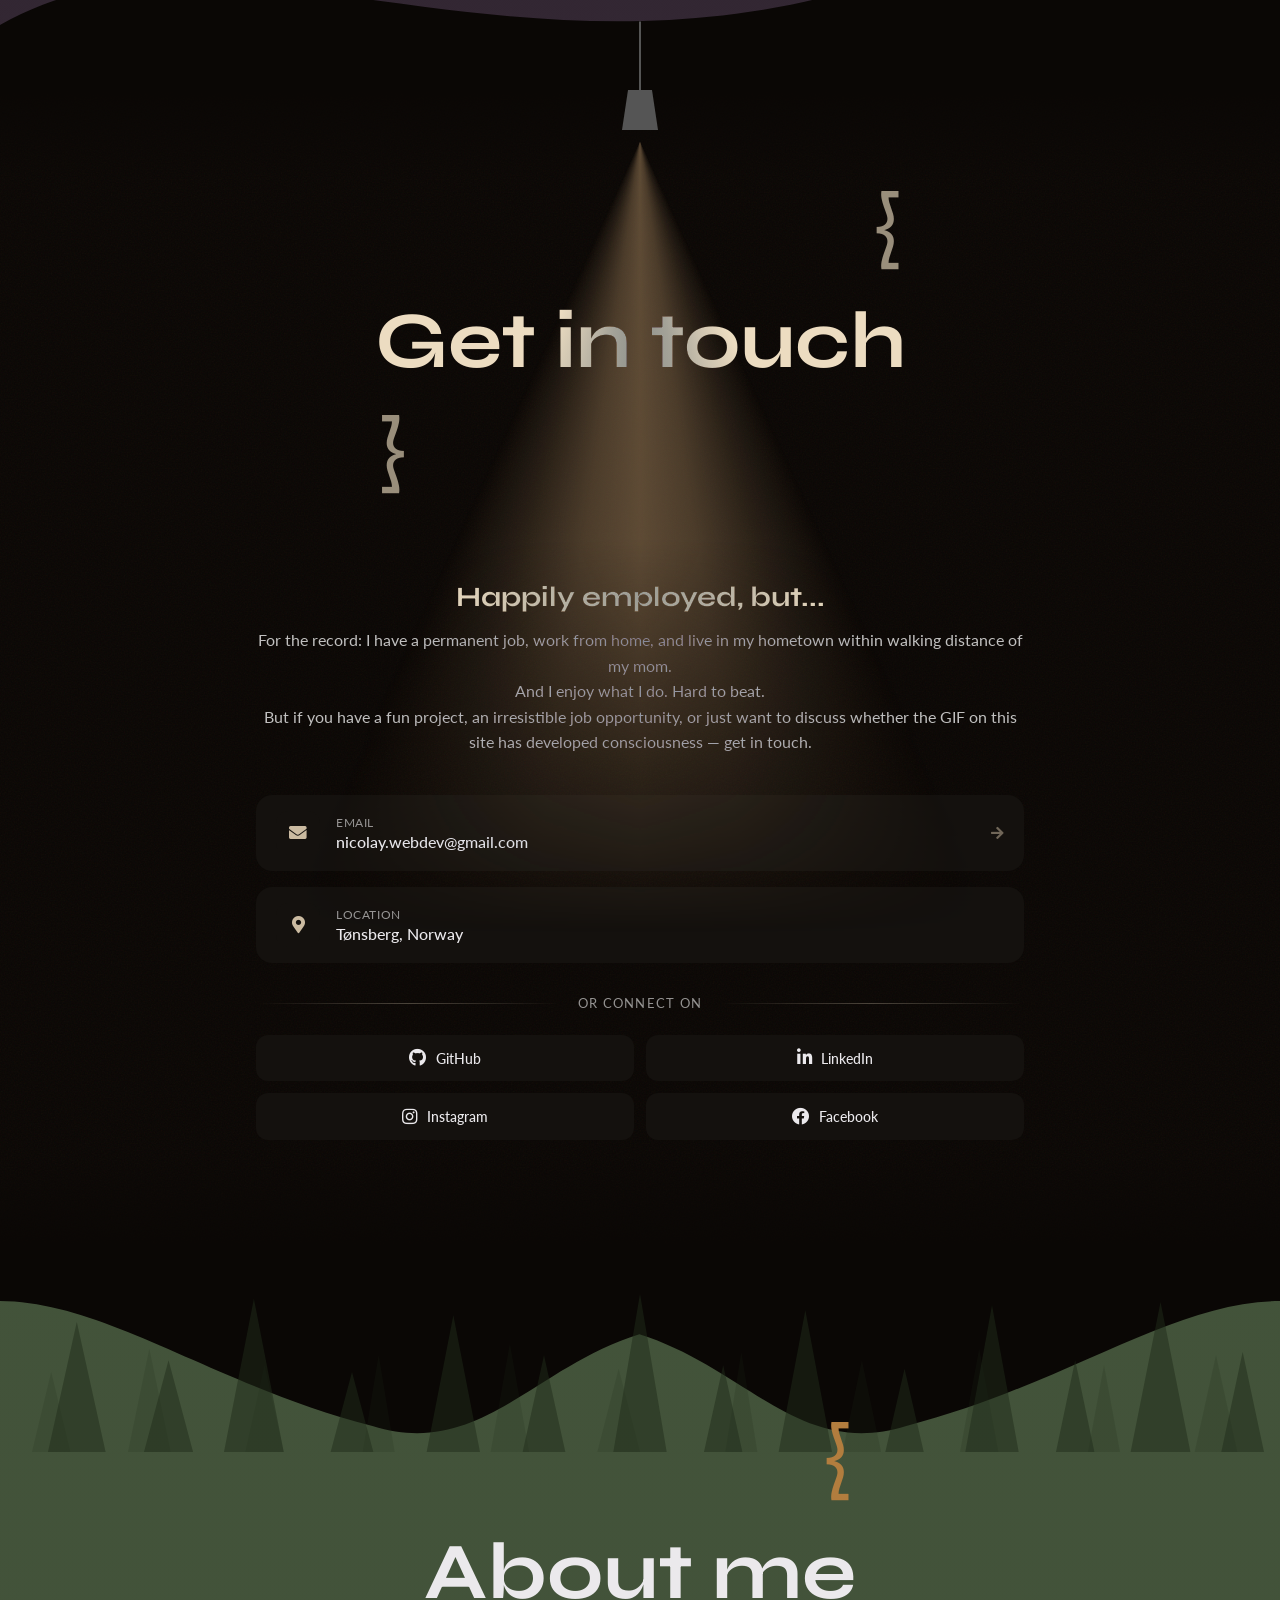
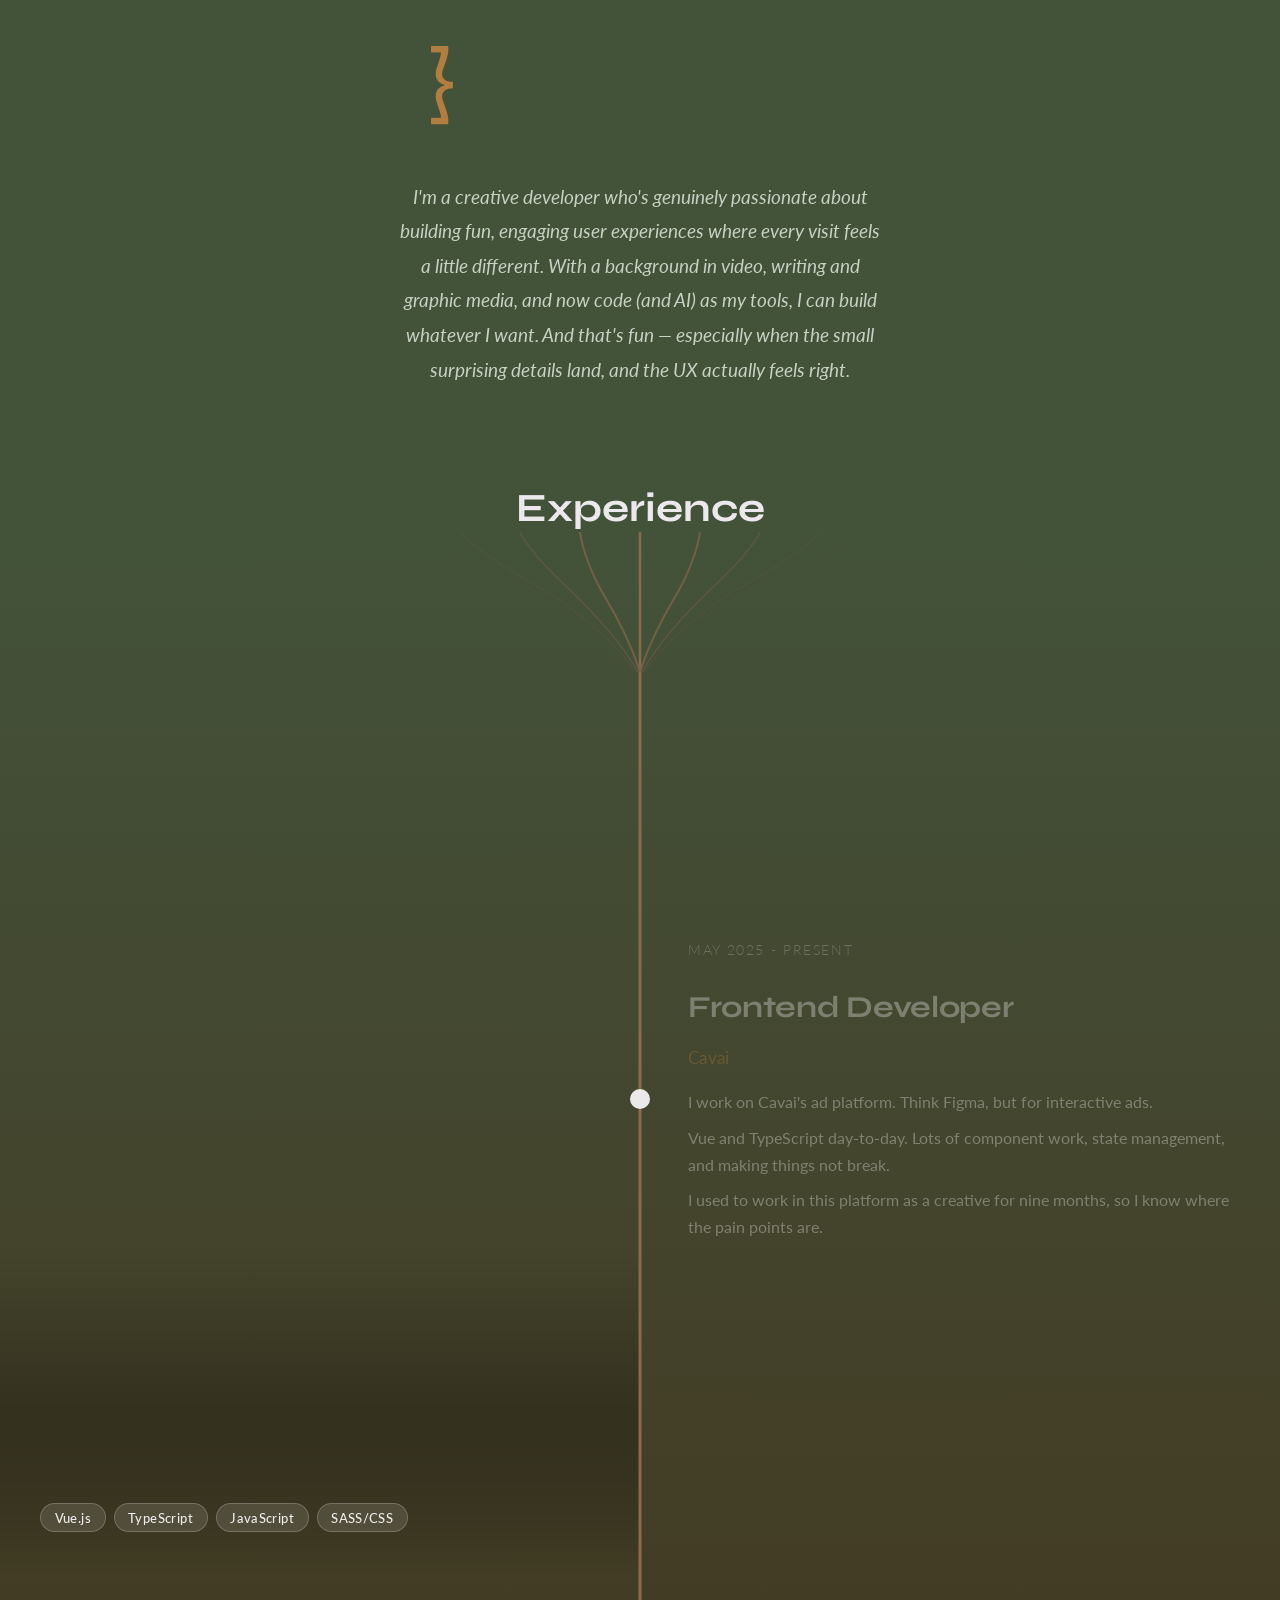
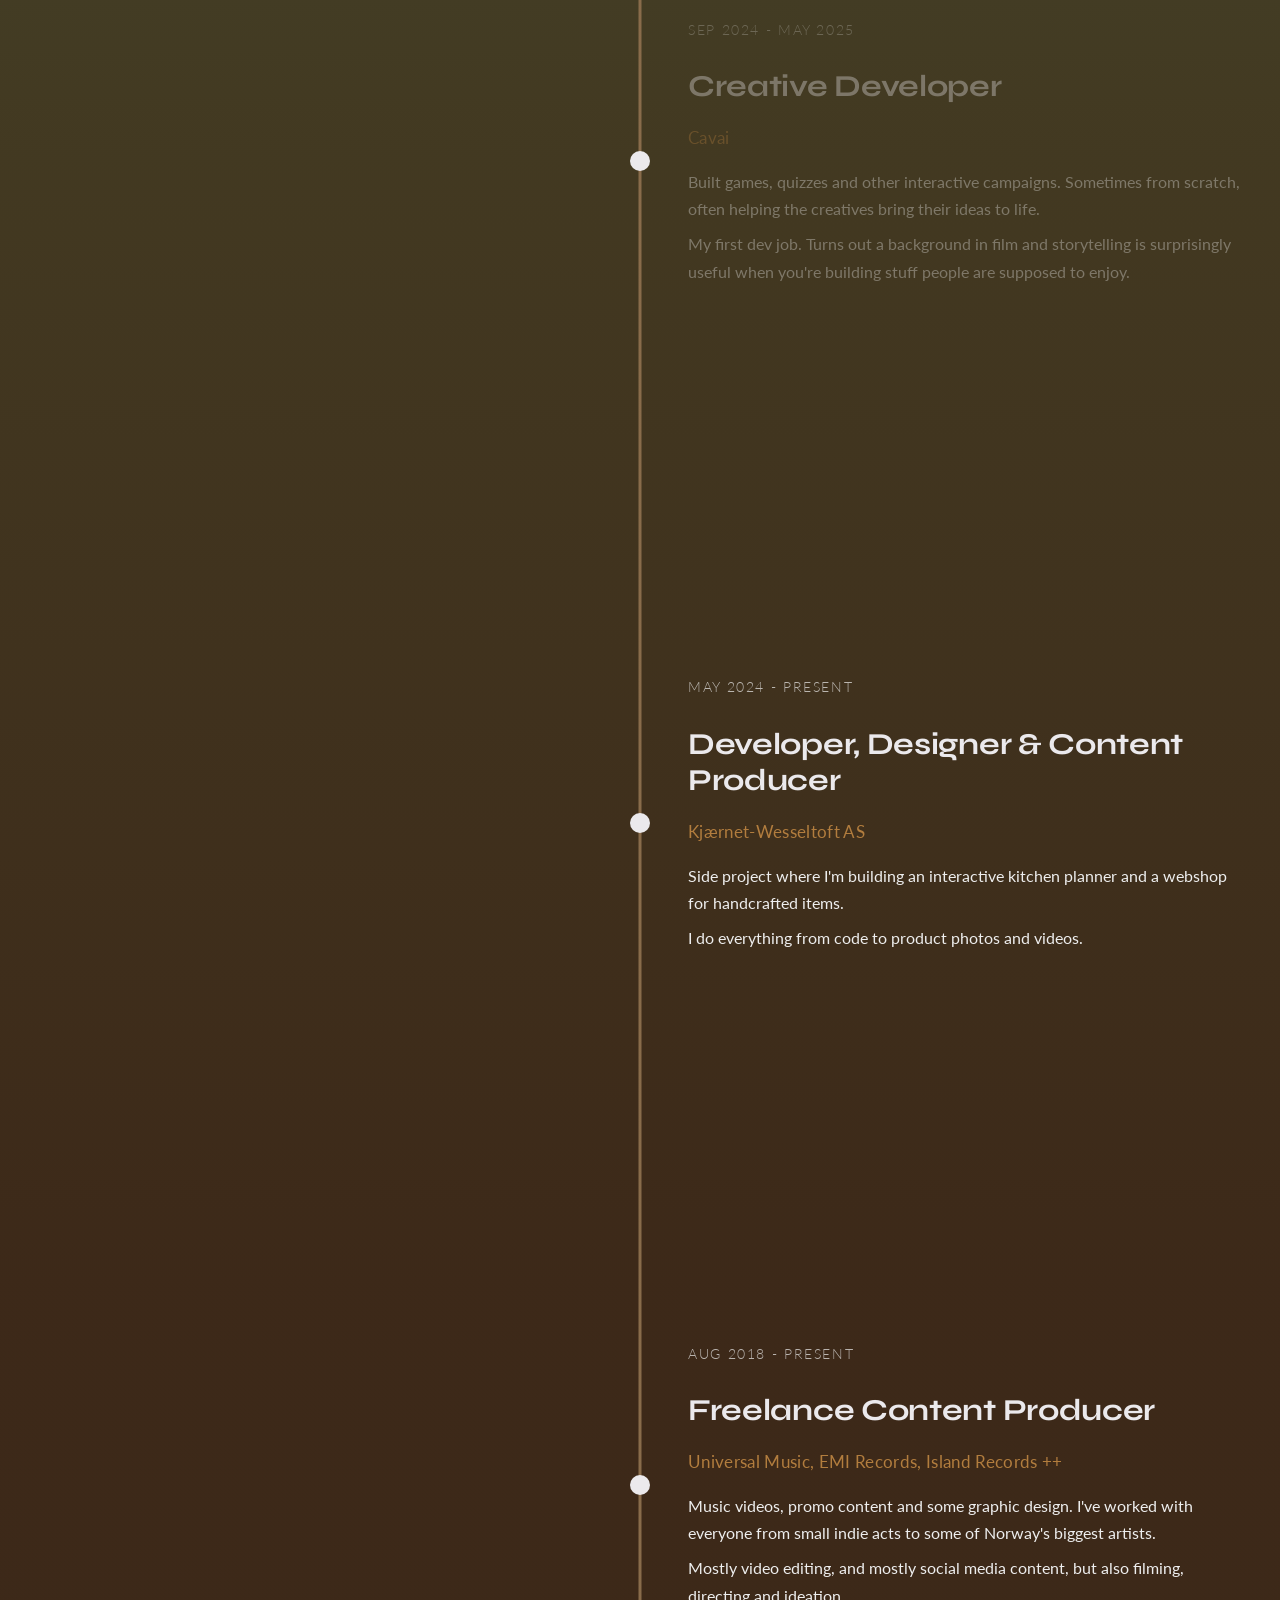
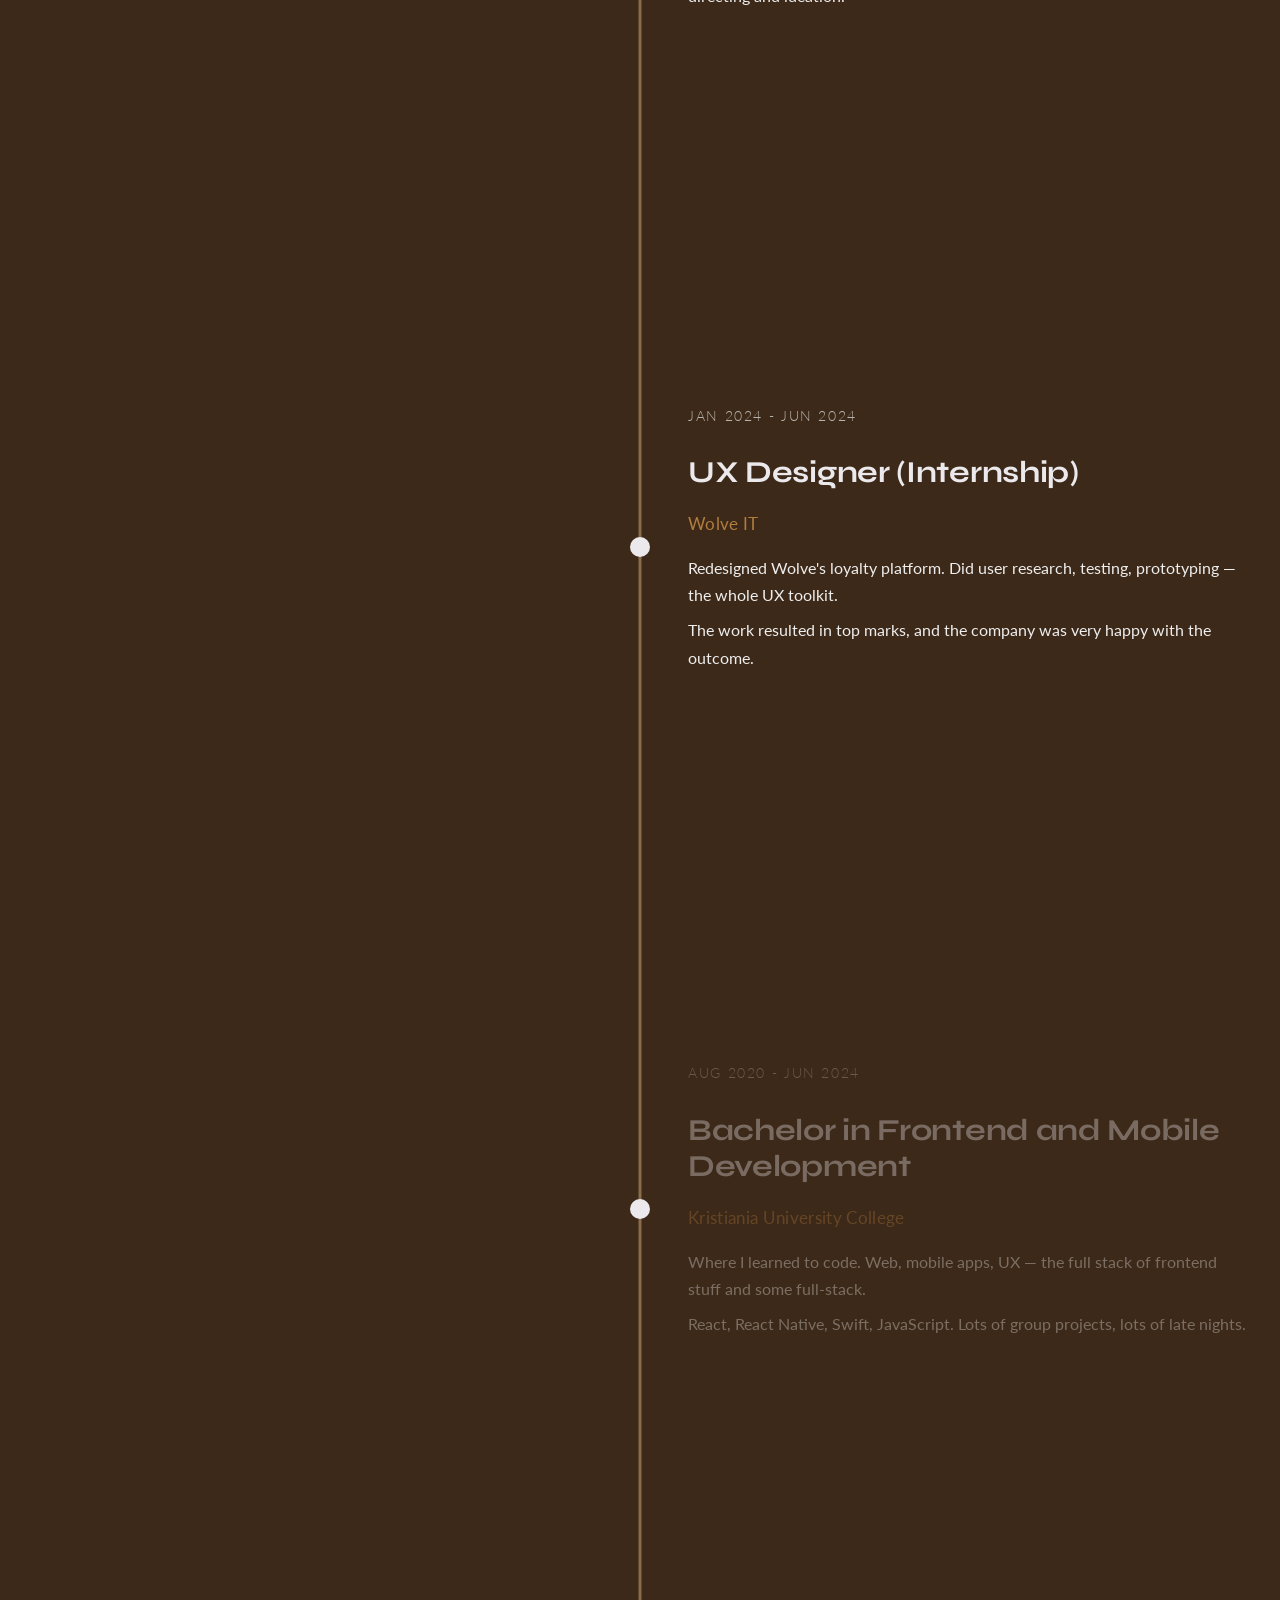
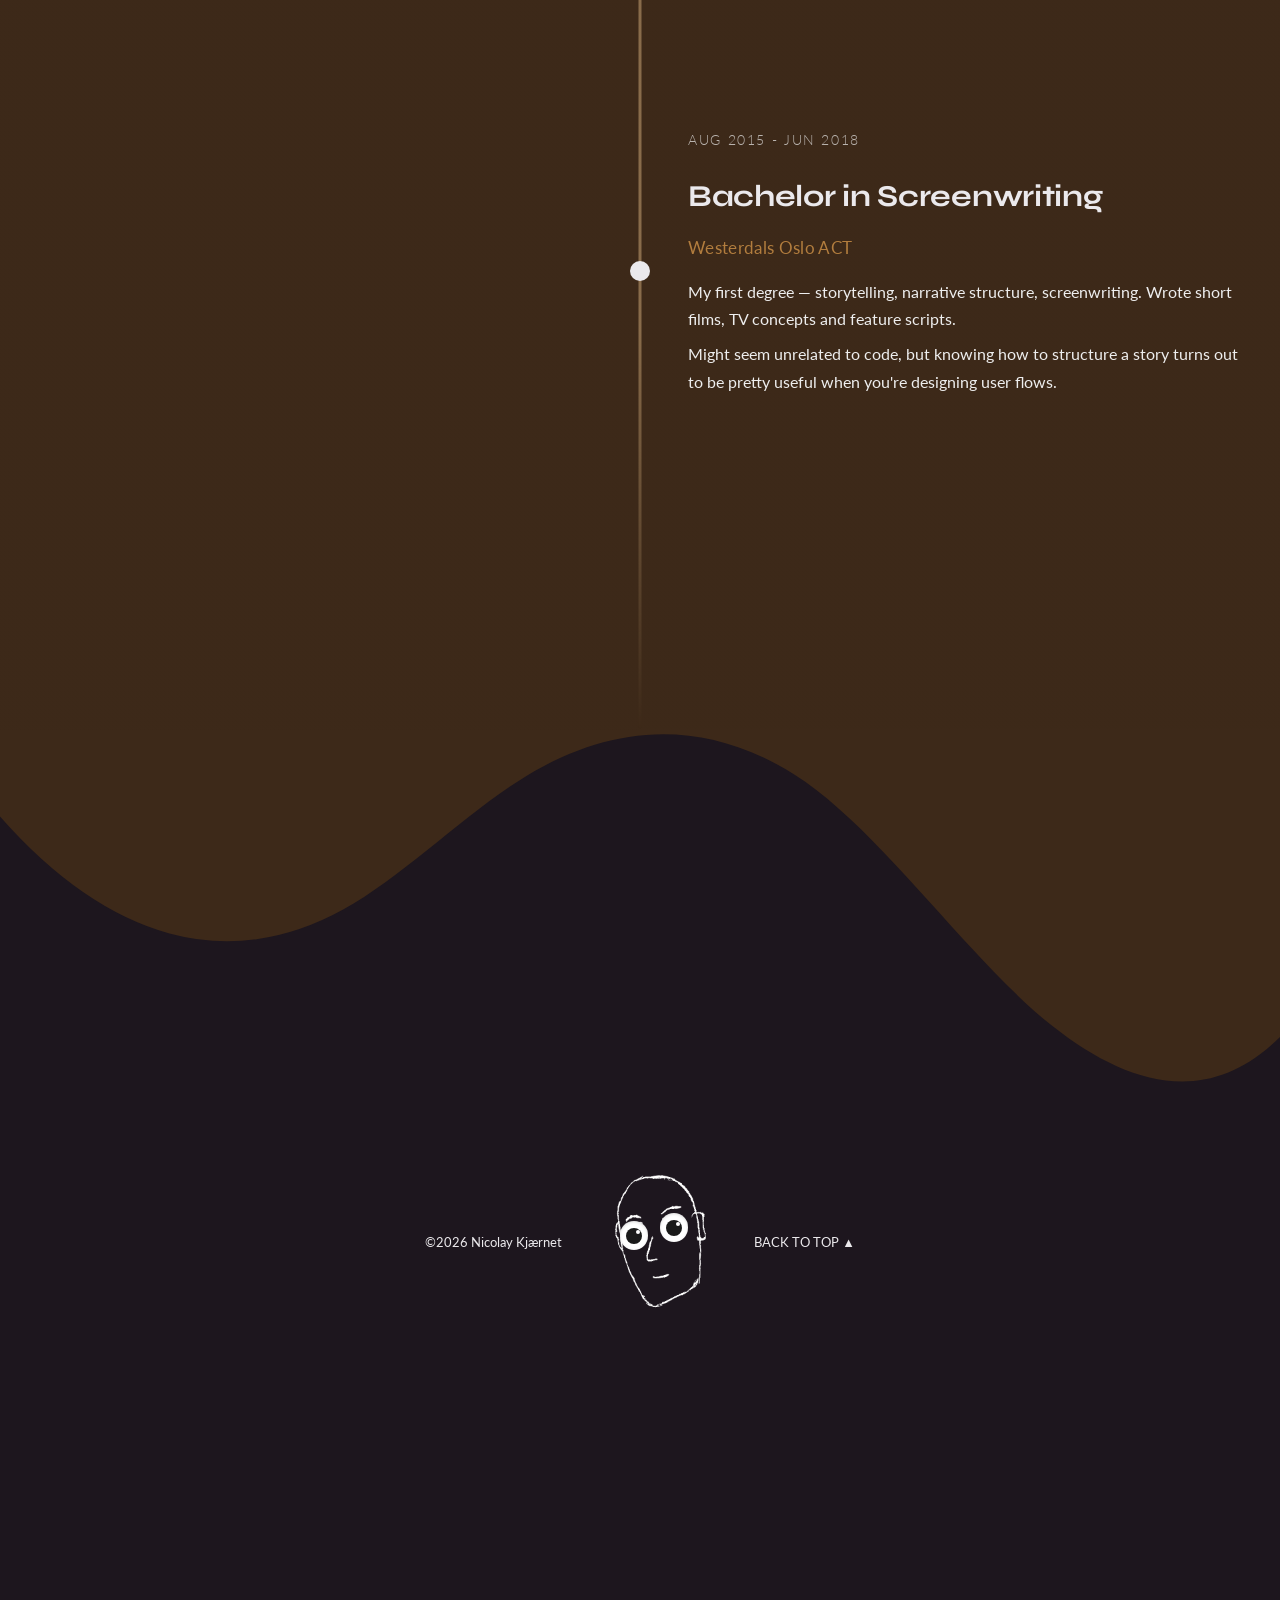
==== commit db854558: "Add token-based auth with server verification - Login returns HMAC token derived from passcode (auto" ====
--- a/index.html
+++ b/index.html
@@ -12,6 +12,17 @@
     <link rel="stylesheet" href="/css/index.css" />
   </head>
   <body>
+    <!-- Admin nav (only visible when authenticated) -->
+    <nav class="admin-nav" id="admin-nav" style="display:none;">
+      <a class="admin-nav__link" href="/cv.html">CV</a>
+      <a class="admin-nav__link" href="/journal.html">Journal</a>
+    </nav>
+    <script>
+      if (sessionStorage.getItem('portfolio-token')) {
+        document.getElementById('admin-nav').style.display = '';
+      }
+    </script>
+
     <!-- Header -->
     <section class="section-hero">
       <header role="banner" class="header">
--- a/css/index.css
+++ b/css/index.css
@@ -42,6 +42,36 @@
 
   /* Gradient animation on :root so both header and wave inherit the same animated values */
   animation: heroGradient 8s ease infinite;
+}
+
+/* ── Admin nav (authenticated only) ── */
+
+.admin-nav {
+  position: fixed;
+  top: 0;
+  right: 0;
+  z-index: 9999;
+  display: flex;
+  gap: 0.25rem;
+  padding: 0.5rem 0.75rem;
+}
+
+.admin-nav__link {
+  font-family: 'Lato', sans-serif;
+  font-size: 0.7rem;
+  font-weight: 600;
+  text-transform: uppercase;
+  letter-spacing: 0.05em;
+  color: var(--clr-white, #eee);
+  opacity: 0.35;
+  text-decoration: none;
+  padding: 0.2rem 0.5rem;
+  border-radius: 4px;
+  transition: opacity 0.2s;
+}
+
+.admin-nav__link:hover {
+  opacity: 0.8;
 }
 
 html,
